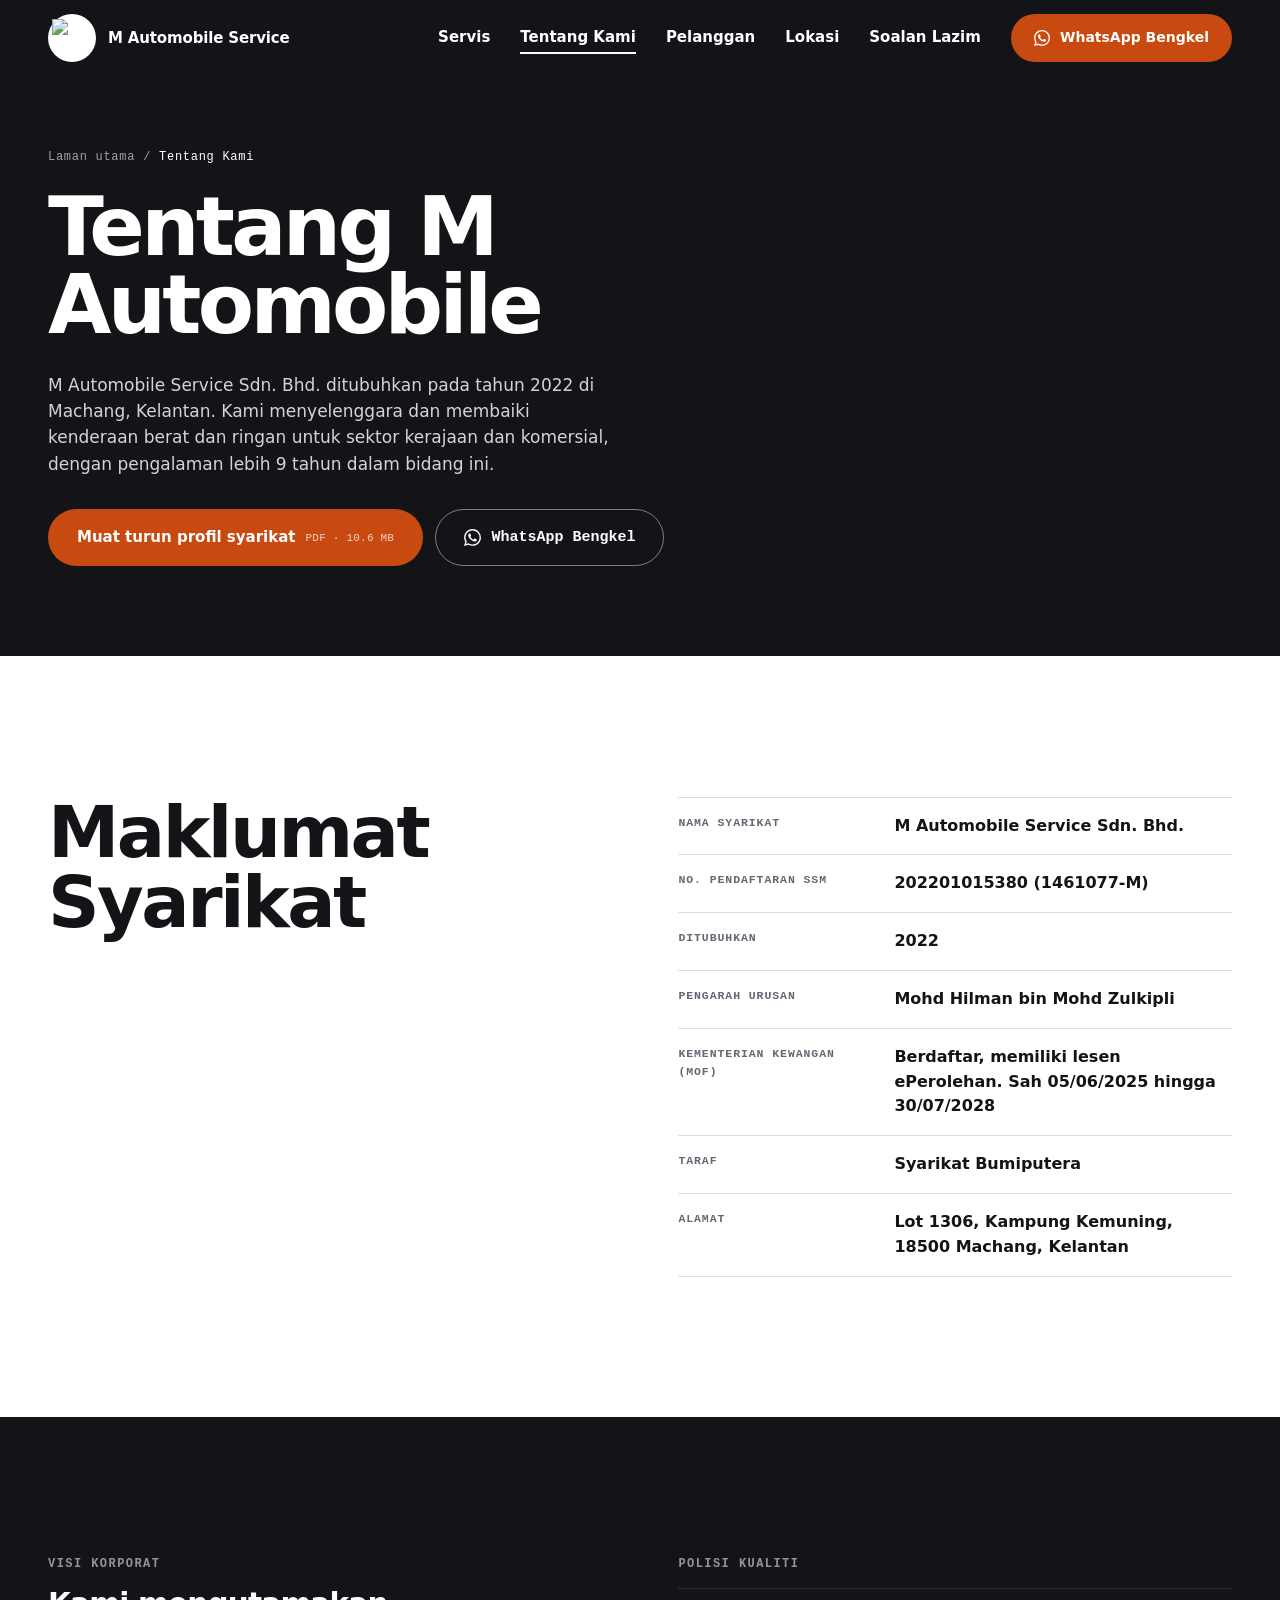
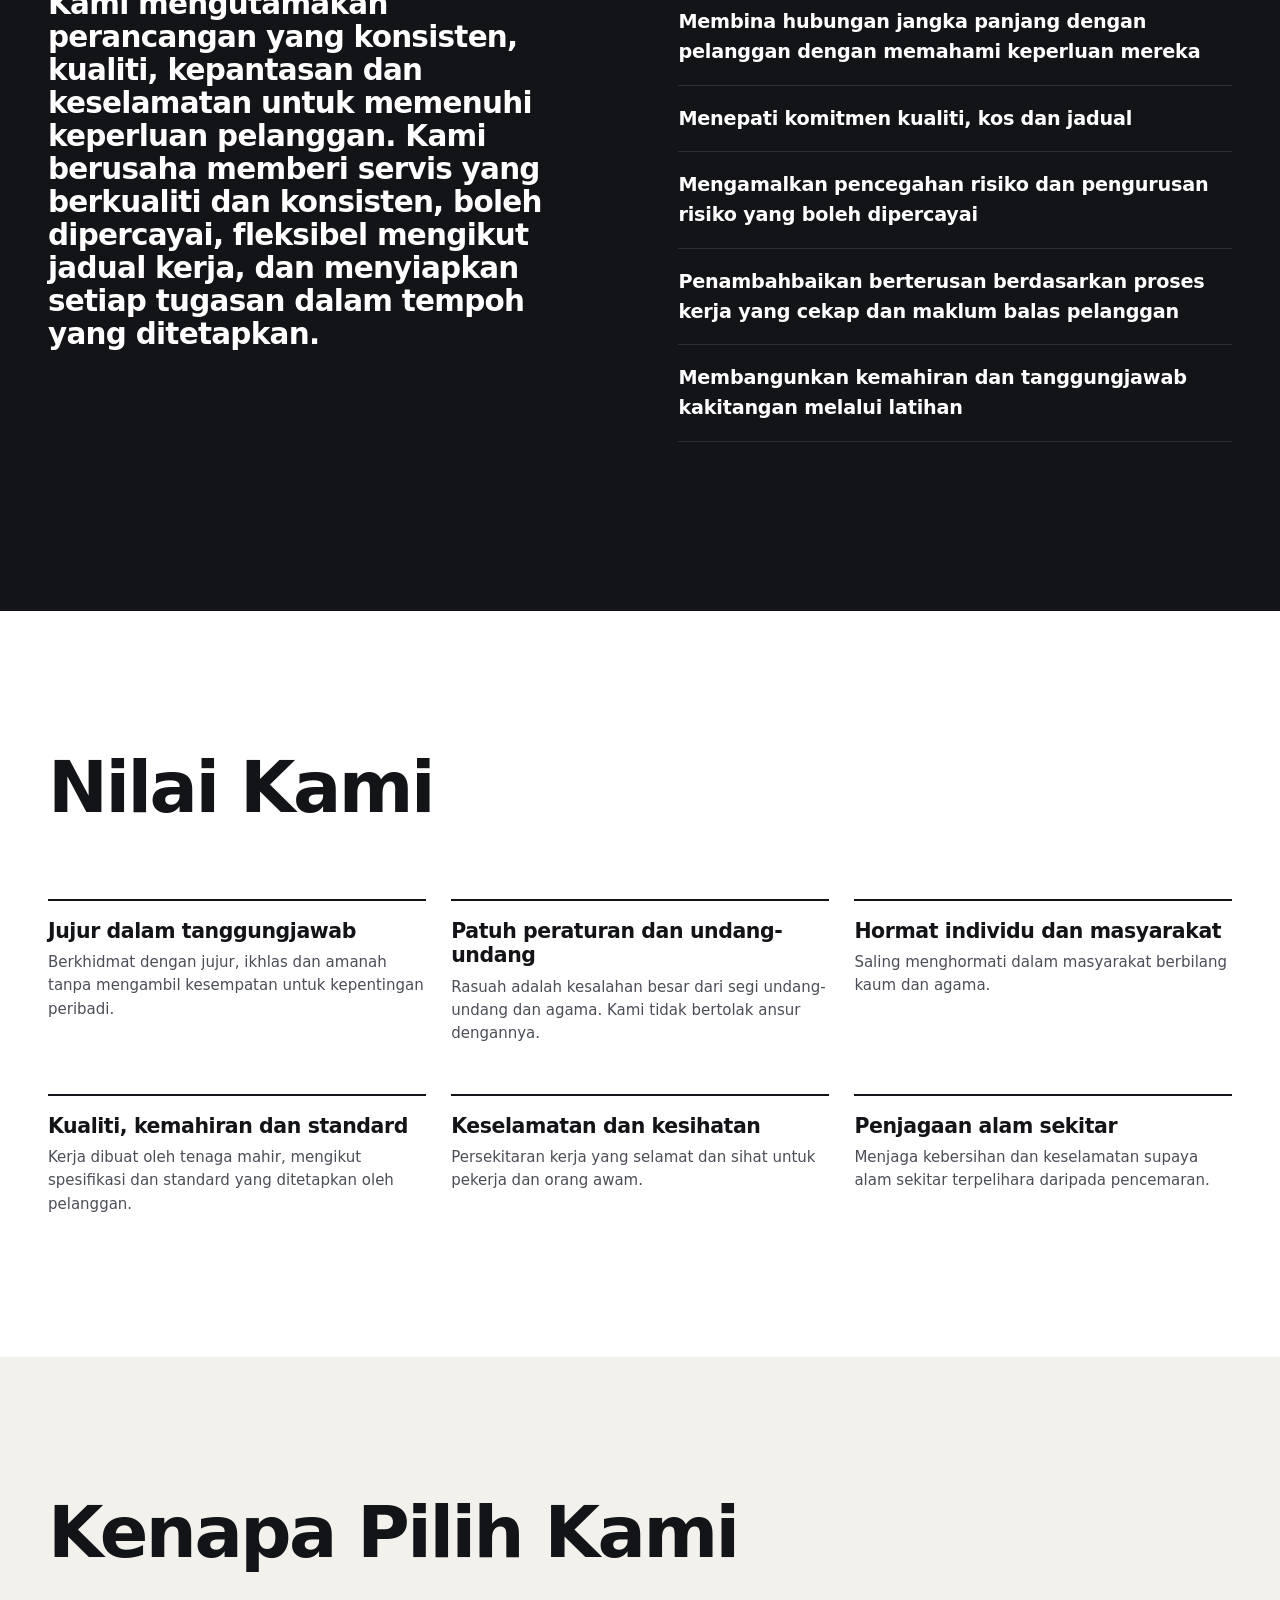
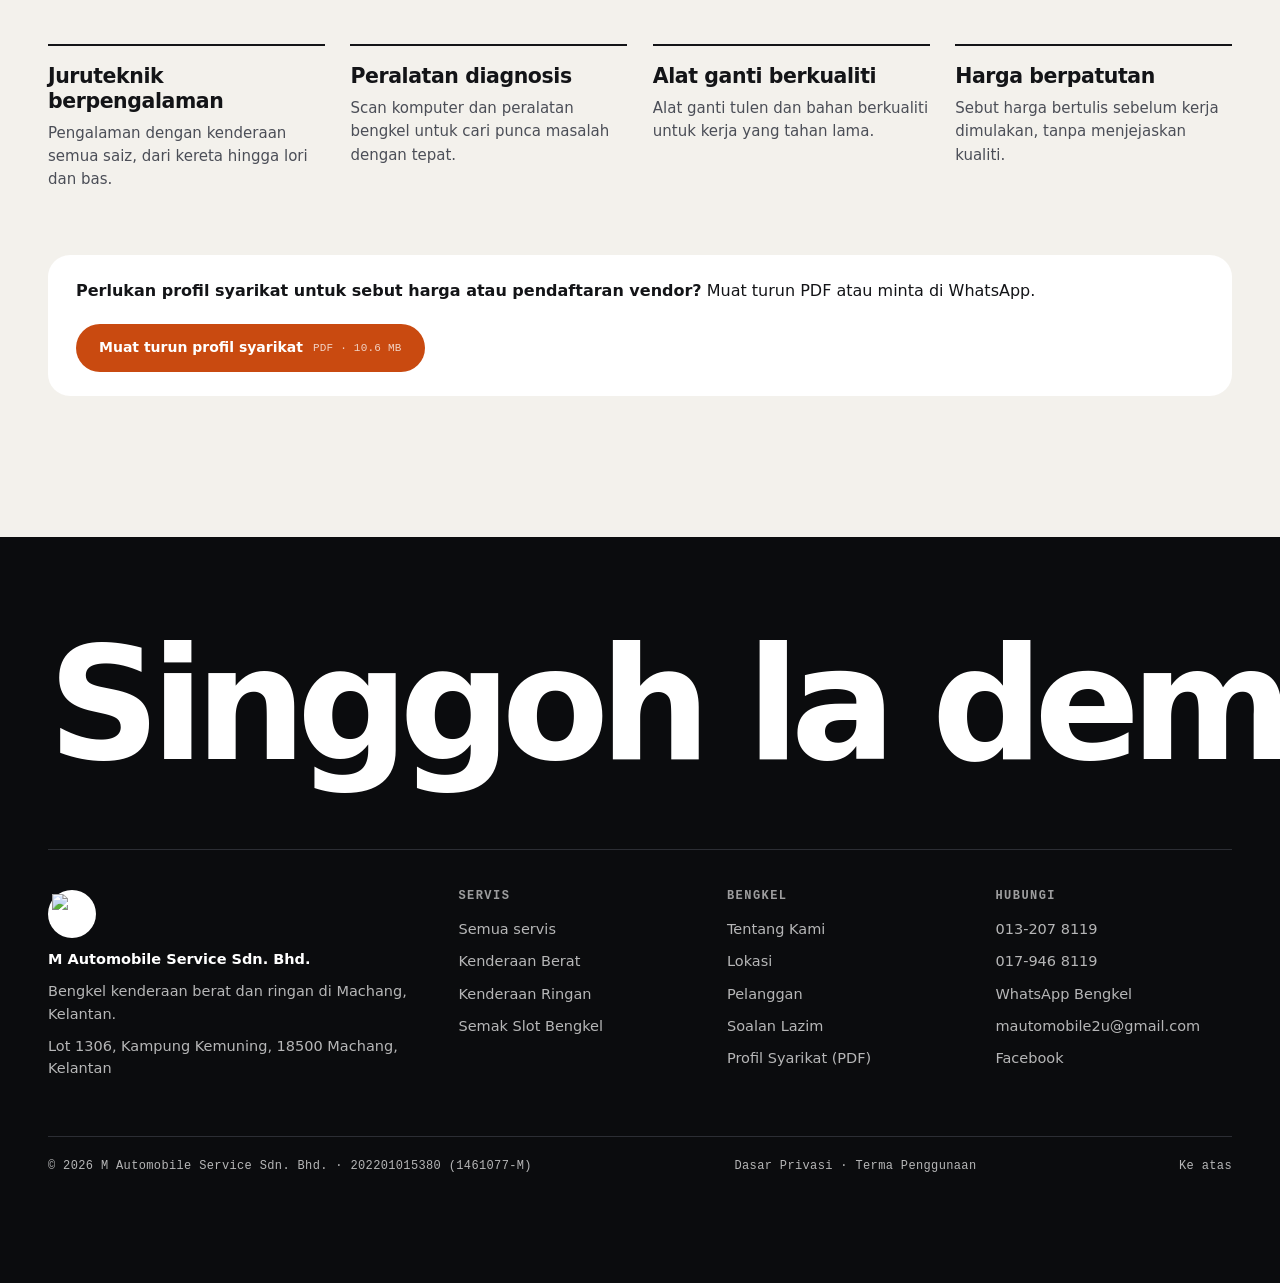
==== public/about/index.html @ 929e674f "Show private clients as logos, MOF registration, About page and company profile - Remove government " ====
<!DOCTYPE html>
<!-- Generated by build.mjs from src/. Edit src/, then run: node build.mjs -->
<html lang="ms-MY">
<head>
<meta charset="utf-8">
<meta name="viewport" content="width=device-width, initial-scale=1">
<title>Tentang M Automobile Service Sdn. Bhd. | Bengkel di Machang</title>
<meta name="description" content="M Automobile Service Sdn. Bhd. (202201015380 (1461077-M)), bengkel kenderaan berat dan ringan di Machang, Kelantan. Berdaftar MOF. Visi, polisi kualiti, nilai dan profil syarikat (PDF).">
<meta name="theme-color" content="#131417">
<meta property="og:type" content="website">
<meta property="og:locale" content="ms_MY">
<meta property="og:site_name" content="M Automobile Service">
<meta property="og:title" content="Tentang M Automobile Service Sdn. Bhd. | Bengkel di Machang">
<meta property="og:description" content="M Automobile Service Sdn. Bhd. (202201015380 (1461077-M)), bengkel kenderaan berat dan ringan di Machang, Kelantan. Berdaftar MOF. Visi, polisi kualiti, nilai dan profil syarikat (PDF).">
<meta name="twitter:card" content="summary_large_image">
<link rel="canonical" href="https://m-automobile-mockup.mnifanmohdariff.workers.dev/about/">
<meta property="og:url" content="https://m-automobile-mockup.mnifanmohdariff.workers.dev/about/">
<meta property="og:image" content="https://m-automobile-mockup.mnifanmohdariff.workers.dev/og.jpg">
<meta property="og:image:width" content="1200">
<meta property="og:image:height" content="630">
<meta property="og:image:alt" content="M Automobile Service: bengkel kenderaan berat dan ringan di Machang, Kelantan">
<meta name="twitter:image" content="https://m-automobile-mockup.mnifanmohdariff.workers.dev/og.jpg">

<script>
(function(){var d=document.documentElement;if(matchMedia('(prefers-reduced-motion: reduce)').matches)return;d.classList.add('motion');try{if(sessionStorage.getItem('mt')){d.classList.add('curtain-on');sessionStorage.removeItem('mt')}}catch(e){}})();
</script>
<link rel="icon" href="/assets/logo.png">
<link rel="preload" href="/assets/fonts/HankenGrotesk-400-800.woff2" as="font" type="font/woff2" crossorigin>
<link rel="preload" href="/assets/fonts/SpaceMono-400.woff2" as="font" type="font/woff2" crossorigin>
<link rel="preload" href="/assets/fonts/SpaceMono-700.woff2" as="font" type="font/woff2" crossorigin>
<style>@font-face{font-family:'Hanken Grotesk';font-style:normal;font-weight:400 800;font-display:swap;src:url(/assets/fonts/HankenGrotesk-400-800.woff2) format('woff2');unicode-range:U+0000-00FF,U+0131,U+0152-0153,U+02BB-02BC,U+02C6,U+02DA,U+02DC,U+0304,U+0308,U+0329,U+2000-206F,U+20AC,U+2122,U+2191,U+2193,U+2212,U+2215,U+FEFF,U+FFFD}@font-face{font-family:'Space Mono';font-style:normal;font-weight:400;font-display:swap;src:url(/assets/fonts/SpaceMono-400.woff2) format('woff2');unicode-range:U+0000-00FF,U+0131,U+0152-0153,U+02BB-02BC,U+02C6,U+02DA,U+02DC,U+0304,U+0308,U+0329,U+2000-206F,U+20AC,U+2122,U+2191,U+2193,U+2212,U+2215,U+FEFF,U+FFFD}@font-face{font-family:'Space Mono';font-style:normal;font-weight:700;font-display:swap;src:url(/assets/fonts/SpaceMono-700.woff2) format('woff2');unicode-range:U+0000-00FF,U+0131,U+0152-0153,U+02BB-02BC,U+02C6,U+02DA,U+02DC,U+0304,U+0308,U+0329,U+2000-206F,U+20AC,U+2122,U+2191,U+2193,U+2212,U+2215,U+FEFF,U+FFFD}html.lenis,html.lenis body{height:auto}.lenis:not(.lenis-autoToggle).lenis-stopped{overflow:clip}.lenis.lenis-smooth [data-lenis-prevent]{overscroll-behavior:contain}.lenis.lenis-smooth iframe{pointer-events:none}.lenis.lenis-autoToggle{transition-property:overflow;transition-duration:1ms;transition-behavior:allow-discrete}:root{--ink:#131417;--ink-2:#1D1F23;--ink-deep:#0B0C0E;--cream:#F3F1EC;--white:#fff;--orange:#E85D1B;--orange-dk:#B8420B;--line:#E1DED6;--line-dk:#2C2E34;--text-2:#4B4E57;--muted:#646873;--orange-btn:#C94A10;--wa:#25D366;--sans:"Hanken Grotesk",system-ui,sans-serif;--mono:"Space Mono",ui-monospace,monospace;--wrap:1320px;--gut:clamp(20px,4vw,48px);--ease:cubic-bezier(.22,1,.36,1)}*,*::before,*::after{box-sizing:border-box}html{-webkit-text-size-adjust:100%;background:var(--ink);overscroll-behavior-y:none}body{overflow-x:clip;margin:0;font:400 16px/1.55 var(--sans);color:var(--ink);background:var(--white);-webkit-font-smoothing:antialiased}img{display:block;max-width:100%;height:auto}a{color:inherit;text-decoration:none}h1,h2,h3,p{margin:0}button{font:inherit;cursor:pointer}:focus-visible{outline:2px solid var(--orange);outline-offset:3px;border-radius:4px}.sr{position:absolute;width:1px;height:1px;overflow:hidden;clip:rect(0 0 0 0);white-space:nowrap}.skip{position:absolute;left:12px;top:-60px;background:var(--orange);color:#fff;padding:10px 16px;border-radius:8px;z-index:100}.skip:focus{top:12px}.wrap{max-width:var(--wrap);margin:0 auto;padding:0 var(--gut)}.center{text-align:center}.muted{color:var(--muted)}.eyebrow{font:700 12px/1 var(--mono);letter-spacing:.12em;text-transform:uppercase;color:var(--muted);display:flex;align-items:center;gap:12px}.eyebrow b{color:var(--orange-dk);font-weight:700}.eyebrow b::after{content:"";display:inline-block;width:28px;height:1px;background:currentColor;vertical-align:middle;margin-left:12px;opacity:.5}.center .eyebrow{justify-content:center}h2{font-size:clamp(36px,5.6vw,76px);line-height:.98;font-weight:800;letter-spacing:-.035em;margin-top:20px}h2:first-child{margin-top:0}.lede{font-size:clamp(17px,1.4vw,20px);color:var(--text-2);max-width:46ch;margin-top:20px}.center .lede{margin-inline:auto}.link{color:var(--orange-dk);font-weight:600;padding-bottom:3px;background:linear-gradient(currentColor,currentColor) 0 100% / 100% 1.5px no-repeat}.link:hover{animation:underline-sweep .75s var(--ease)}@keyframes underline-sweep{0%{background-size:100% 1.5px;background-position:100% 100%}45%{background-size:0 1.5px;background-position:100% 100%}46%{background-size:0 1.5px;background-position:0 100%}100%{background-size:100% 1.5px;background-position:0 100%}}.cat h3 a{background:linear-gradient(currentColor,currentColor) 0 100% / 0 2px no-repeat;transition:background-size .5s var(--ease)}.cat:hover h3 a{background-size:100% 2px}.see-also{transition:background .3s,transform .4s var(--ease)}.see-also:hover{transform:translateY(-3px)}.btn[href*="wa.me"]::before,.btn[href^="tel:"]::before,.btn[href*="share.google"]::before{content:"";width:1.15em;height:1.15em;flex:none;background:currentColor;-webkit-mask:var(--ico) center / contain no-repeat;mask:var(--ico) center / contain no-repeat}.btn[href*="wa.me"]{--ico:url("data:image/svg+xml,%3Csvg xmlns='http://www.w3.org/2000/svg' viewBox='0 0 24 24'%3E%3Cpath d='M17.472 14.382c-.297-.149-1.758-.867-2.03-.967-.273-.099-.471-.148-.67.15-.197.297-.767.966-.94 1.164-.173.199-.347.223-.644.075-.297-.15-1.255-.463-2.39-1.475-.883-.788-1.48-1.761-1.653-2.059-.173-.297-.018-.458.13-.606.134-.133.298-.347.446-.52.149-.174.198-.298.298-.497.099-.198.05-.371-.025-.52-.075-.149-.669-1.612-.916-2.207-.242-.579-.487-.5-.669-.51-.173-.008-.371-.01-.57-.01-.198 0-.52.074-.792.372-.272.297-1.04 1.016-1.04 2.479 0 1.462 1.065 2.875 1.213 3.074.149.198 2.096 3.2 5.077 4.487.709.306 1.262.489 1.694.625.712.227 1.36.195 1.871.118.571-.085 1.758-.719 2.006-1.413.248-.694.248-1.289.173-1.413-.074-.124-.272-.198-.57-.347m-5.421 7.403h-.004a9.87 9.87 0 01-5.031-1.378l-.361-.214-3.741.982.998-3.648-.235-.374a9.86 9.86 0 01-1.51-5.26c.001-5.45 4.436-9.884 9.888-9.884 2.64 0 5.122 1.03 6.988 2.898a9.825 9.825 0 012.893 6.994c-.003 5.45-4.437 9.884-9.885 9.884m8.413-18.297A11.815 11.815 0 0012.05 0C5.495 0 .16 5.335.157 11.892c0 2.096.547 4.142 1.588 5.945L.057 24l6.305-1.654a11.882 11.882 0 005.683 1.448h.005c6.554 0 11.89-5.335 11.893-11.893a11.821 11.821 0 00-3.48-8.413z'/%3E%3C/svg%3E")}.btn[href^="tel:"]{--ico:url("data:image/svg+xml,%3Csvg xmlns='http://www.w3.org/2000/svg' viewBox='0 0 24 24' fill='none' stroke='%23000' stroke-width='2' stroke-linecap='round' stroke-linejoin='round'%3E%3Cpath d='M22 16.92v3a2 2 0 0 1-2.18 2 19.79 19.79 0 0 1-8.63-3.07 19.5 19.5 0 0 1-6-6 19.79 19.79 0 0 1-3.07-8.67A2 2 0 0 1 4.11 2h3a2 2 0 0 1 2 1.72 12.84 12.84 0 0 0 .7 2.81 2 2 0 0 1-.45 2.11L8.09 9.91a16 16 0 0 0 6 6l1.27-1.27a2 2 0 0 1 2.11-.45 12.84 12.84 0 0 0 2.81.7A2 2 0 0 1 22 16.92z'/%3E%3C/svg%3E")}.btn[href*="share.google"]{--ico:url("data:image/svg+xml,%3Csvg xmlns='http://www.w3.org/2000/svg' viewBox='0 0 24 24' fill='none' stroke='%23000' stroke-width='2' stroke-linecap='round' stroke-linejoin='round'%3E%3Cpath d='M20 10c0 6-8 12-8 12s-8-6-8-12a8 8 0 0 1 16 0Z'/%3E%3Ccircle cx='12' cy='10' r='3'/%3E%3C/svg%3E")}.btn{display:inline-flex;align-items:center;justify-content:center;gap:10px;padding:16px 28px;border-radius:999px;font-weight:700;font-size:15px;border:1.5px solid transparent;transition:background .25s,color .25s,border-color .25s,transform .25s var(--ease);white-space:nowrap}.btn:active{transform:scale(.97)}.btn-sm{padding:12px 22px;font-size:14px}.btn-o{background:var(--orange-btn);color:#fff}.btn-o:hover{background:var(--orange-dk)}.btn-ink{background:var(--ink);color:#fff}.btn-ink:hover{background:#2A2C31}.btn-line{border-color:rgba(255,255,255,.45);color:#fff;font-family:var(--mono)}.btn-line:hover{background:#fff;color:var(--ink)}.btn-line-dk{border-color:var(--line);background:#fff;color:var(--ink)}.btn-line-dk:hover{border-color:var(--ink)}.btn-wa{background:var(--wa);color:#06331A}.btn-wa:hover{background:#3BE07A}.hdr{position:fixed;inset:0 0 auto;z-index:50;color:#fff;transition:background .35s,color .35s,transform .45s var(--ease),box-shadow .35s}.hdr.solid{background:rgba(243,241,236,.92);backdrop-filter:blur(12px);color:var(--ink);box-shadow:0 1px 0 var(--line)}.hdr.hide{transform:translateY(-100%)}.hdr-in{display:flex;align-items:center;justify-content:space-between;height:76px}.brand{display:flex;align-items:center;gap:12px}.brand-logo{width:48px;height:48px;border-radius:50%;background:#fff;display:grid;place-items:center;flex:none;box-shadow:0 0 0 1px rgba(0,0,0,.06)}.brand-logo img{width:40px;height:auto}.brand-txt{display:flex;flex-direction:column;line-height:1.2}.brand-txt b{font-size:15px;letter-spacing:-.01em}.brand-txt small{font:400 11px var(--mono);opacity:.7;letter-spacing:.04em}.nav{display:flex;align-items:center;gap:30px;font-weight:600;font-size:15px}.nav>a:not(.btn){position:relative}.nav>a:not(.btn)::after{content:"";position:absolute;left:0;right:0;bottom:-4px;height:1.5px;background:currentColor;transform:scaleX(0);transform-origin:right;transition:transform .4s var(--ease)}.nav>a:not(.btn):hover::after,.nav>a[aria-current]::after{transform:scaleX(1);transform-origin:left}.menu-btn{display:none;width:46px;height:46px;border-radius:50%;border:1.5px solid currentColor;background:none;color:inherit;flex-direction:column;justify-content:center;align-items:center;gap:4px}.menu-btn span{width:18px;height:1.5px;background:currentColor;transition:transform .3s,opacity .3s}.menu-btn[aria-expanded="true"] span:nth-child(1){transform:translateY(5.5px) rotate(45deg)}.menu-btn[aria-expanded="true"] span:nth-child(2){opacity:0}.menu-btn[aria-expanded="true"] span:nth-child(3){transform:translateY(-5.5px) rotate(-45deg)}.hero{position:relative;min-height:100svh;color:#fff;background:var(--ink);display:flex;flex-direction:column;justify-content:flex-end;overflow:hidden}.hero-media{position:absolute;inset:0;background:50% 45% / cover no-repeat}.hero-media img{width:100%;height:100%;object-fit:cover;object-position:50% 45%;transform-origin:50% 80%}.hero-media::after{content:"";position:absolute;inset:0;background:linear-gradient(180deg,rgba(10,11,13,.55) 0%,rgba(10,11,13,.15) 35%,rgba(10,11,13,.85) 100%),linear-gradient(90deg,rgba(10,11,13,.6),transparent 70%)}.hero-in{position:relative;width:100%;padding-top:140px;padding-bottom:clamp(48px,7vw,96px)}.hero-eyebrow{color:rgba(255,255,255,.75)}.dot{width:8px;height:8px;border-radius:50%;background:var(--orange);box-shadow:0 0 0 4px rgba(232,93,27,.25)}.hero-h1{margin-top:24px;font-size:clamp(46px,9vw,142px);line-height:.9;font-weight:800;letter-spacing:-.045em}.hero-h1 .l{display:block}.hero-h1 em{font-style:normal;color:var(--orange)}.hero-h1 .l-sm{font-size:.42em;letter-spacing:-.02em;font-weight:600;margin-top:.35em;color:rgba(255,255,255,.85)}.hero-foot{display:flex;justify-content:space-between;align-items:flex-end;gap:40px;margin-top:44px;flex-wrap:wrap}.hero-sub{max-width:52ch;font-size:17px;color:rgba(255,255,255,.82)}.hero-cta{display:flex;gap:12px;flex-wrap:wrap}.hero-bar{position:relative;width:100%;display:flex;justify-content:space-between;gap:20px;padding-top:18px;padding-bottom:22px;border-top:1px solid rgba(255,255,255,.18);font:400 12px var(--mono);letter-spacing:.08em;text-transform:uppercase;color:rgba(255,255,255,.7)}.scroll-cue i{font-style:normal;display:inline-block;animation:bob 1.8s ease-in-out infinite}@keyframes bob{50%{transform:translateY(4px)}}.sec{padding:clamp(80px,11vw,160px) 0;position:relative}.sec-cream{background:var(--cream)}.sec-ink{background:var(--ink);color:#fff}.sec-ink .eyebrow{color:rgba(255,255,255,.55)}.sec-ink .eyebrow b{color:var(--orange)}.sec-ink .lede{color:rgba(255,255,255,.7)}.sec-head{margin-bottom:clamp(48px,6vw,80px)}.statement{font-size:clamp(26px,3.6vw,52px);line-height:1.12;font-weight:600;letter-spacing:-.025em;margin-top:32px;max-width:24ch;text-wrap:balance}.statement .w{opacity:.18}.stats{list-style:none;padding:0;margin:clamp(56px,8vw,110px) 0 0;display:grid;grid-template-columns:repeat(4,1fr);border-top:1px solid var(--line)}.stats li{padding:28px 24px 0 0;border-right:1px solid var(--line);margin-right:24px}.stats li:last-child{border-right:0}.stats b{display:block;font-size:clamp(48px,6vw,92px);line-height:1;font-weight:800;letter-spacing:-.05em}.stats span{display:block;margin-top:14px;font-weight:600;font-size:15px}.stats small{font:400 11.5px var(--mono);color:var(--muted);letter-spacing:.03em}.cats{display:grid;grid-template-columns:1fr 1fr;gap:clamp(16px,2vw,28px)}.cat{background:var(--cream);border-radius:22px;overflow:hidden;display:flex;flex-direction:column}.cat-img{display:block;aspect-ratio:4/3;overflow:hidden}.cat-img img{width:100%;height:118%;object-fit:cover;transition:scale .9s var(--ease)}.cat:hover .cat-img img{scale:1.04}.cat-body{padding:28px 30px 32px;display:flex;flex-direction:column;gap:12px;align-items:flex-start}.cat h3{font-size:clamp(28px,3vw,40px);letter-spacing:-.03em;line-height:1.05}.cat-types{color:var(--text-2);margin-bottom:8px}.jobs{list-style:none;margin:clamp(56px,7vw,96px) 0 0;padding:0;border-top:1px solid var(--line)}.job{--fill:#9A3A0E;position:relative;display:grid;grid-template-columns:1fr auto;align-items:center;gap:20px;padding:26px 0;border-bottom:1px solid var(--line);transition:padding .5s var(--ease),color .25s}.job>:not(.job-fill){position:relative;z-index:1}.job-fill{position:absolute;inset:-1px 0;background:var(--fill);opacity:0;transition:opacity .9s ease-out}.job-t{font-size:clamp(22px,2.6vw,38px);letter-spacing:-.03em;font-weight:700;line-height:1.1;white-space:nowrap}.job-d{color:var(--muted);font-size:14px;text-align:right;transition:opacity .25s,color .25s}.job>.job-imgs{position:absolute;right:16px;top:50%;translate:0 -50%;display:flex;gap:6px;pointer-events:none}.job-imgs img{width:104px;height:74px;object-fit:cover;border-radius:6px;opacity:0;transform:translateX(24px);transition:opacity .3s,transform .5s var(--ease)}.job.on{color:#fff;padding:34px 16px}.job.on .job-fill{opacity:1;transition:opacity .12s}.job.on .job-d{opacity:0}.job.on .job-imgs img{opacity:1;transform:none}.job.on .job-imgs img:nth-child(2){transition-delay:.04s}.job.on .job-imgs img:nth-child(3){transition-delay:.08s}.job.on .job-imgs img:nth-child(4){transition-delay:.12s}.sec-clients{overflow:hidden}.marquee{margin:clamp(48px,6vw,80px) 0;display:grid;gap:14px}.mq-row{overflow:hidden;-webkit-mask:linear-gradient(90deg,transparent,#000 8%,#000 92%,transparent);mask:linear-gradient(90deg,transparent,#000 8%,#000 92%,transparent)}.mq-track{display:flex;width:max-content}.mq-i{display:inline-flex;flex-direction:column;justify-content:center;min-height:104px;padding:18px 34px;background:#fff;border:1px solid var(--line);border-radius:18px;white-space:nowrap;margin-right:14px}.mq-i b{font-size:26px;letter-spacing:-.02em;font-weight:800;line-height:1.1}.mq-i small{font:400 11.5px var(--mono);color:var(--muted);letter-spacing:.04em;margin-top:6px}.mq-i.mono b{font:700 20px var(--mono);letter-spacing:-.01em}@keyframes marquee{to{transform:translateX(-50%)}}.motion .mq-track{animation:marquee 40s linear infinite}.motion .mq-rev .mq-track{animation-direction:reverse}.mq-row:hover .mq-track{animation-play-state:paused}html:not(.motion) .mq-track{flex-wrap:wrap;width:auto;justify-content:center;row-gap:14px}html:not(.motion) .mq-dup{display:none}.enq{display:grid;grid-template-columns:1.25fr .9fr;gap:clamp(32px,5vw,80px);align-items:start}.enq-steps{display:grid;gap:16px}.step{margin:0;border:1px solid var(--line-dk);background:var(--ink-2);border-radius:22px;padding:26px 28px 28px;transition:border-color .4s}.step.done{border-color:rgba(232,93,27,.55)}.step legend{float:left;width:100%;display:flex;align-items:center;gap:12px;font-size:20px;font-weight:700;letter-spacing:-.01em;margin-bottom:18px;padding:0}.step legend small{font:400 11px var(--mono);color:rgba(255,255,255,.5);text-transform:uppercase;letter-spacing:.08em}.sn{font:700 12px var(--mono);color:var(--orange);border:1px solid var(--line-dk);border-radius:999px;padding:5px 10px}.tick{margin-left:auto;width:28px;height:28px;border-radius:50%;border:1px solid var(--line-dk);display:grid;place-items:center;transition:background .3s,border-color .3s}.tick svg{width:16px;height:16px;fill:none;stroke:#fff;stroke-width:2.4;stroke-linecap:round;stroke-linejoin:round;stroke-dasharray:24;stroke-dashoffset:24;transition:stroke-dashoffset .5s var(--ease) .1s}.step.done .tick{background:var(--orange);border-color:var(--orange)}.step.done .tick svg{stroke-dashoffset:0}.chip-label{clear:both;font:400 11px var(--mono);color:rgba(255,255,255,.5);text-transform:uppercase;letter-spacing:.1em;margin:6px 0 10px}.chips{clear:both;display:flex;flex-wrap:wrap;gap:8px;margin-bottom:14px}.chip input{position:absolute;opacity:0;pointer-events:none}.chip span{display:inline-block;padding:10px 18px;border-radius:999px;border:1px solid var(--line-dk);font-size:14.5px;font-weight:600;cursor:pointer;transition:background .2s,border-color .2s,color .2s,transform .2s var(--ease);user-select:none}.chip span:hover{border-color:rgba(255,255,255,.4)}.chip input:checked + span{background:#fff;color:var(--ink);border-color:#fff}.chip input:focus-visible + span{outline:2px solid var(--orange);outline-offset:2px}.fields{display:grid;grid-template-columns:1fr 1fr;gap:10px}.field{display:block}.field input,.field textarea{width:100%;background:var(--ink);border:1px solid var(--line-dk);color:#fff;border-radius:12px;padding:13px 16px;font:inherit;font-size:15px;resize:vertical}.field input::placeholder,.field textarea::placeholder{color:rgba(255,255,255,.4)}.field input:focus,.field textarea:focus{outline:none;border-color:var(--orange)}.phone-wrap{position:sticky;top:100px;display:grid;gap:14px;justify-items:stretch}.phone{background:#0E1512;border:1px solid var(--line-dk);border-radius:30px;overflow:hidden;box-shadow:0 40px 80px -30px rgba(0,0,0,.6)}.chat-head{display:flex;align-items:center;gap:12px;padding:16px 18px;background:#1A2420}.chat-head .av{width:40px;height:40px;border-radius:50%;background:#fff;display:grid;place-items:center}.chat-head b{display:block;font-size:15px}.chat-head small{font:400 12px var(--mono);color:rgba(255,255,255,.55)}.chat-body{padding:26px 18px 34px;min-height:280px;background:radial-gradient(circle at 20% 20%,rgba(255,255,255,.03),transparent 50%),#0E1512}.bubble{background:#005C4B;border-radius:14px 4px 14px 14px;padding:14px 16px;margin-left:14%;font-size:15px;line-height:1.5;display:grid;gap:6px}.bubble .v.empty{color:rgba(255,255,255,.78);font-style:italic}.note{font-size:13px;color:rgba(255,255,255,.55);text-align:center}.loc{display:grid;grid-template-columns:1fr 1.15fr;gap:clamp(20px,3vw,40px)}.loc-info{display:grid;gap:14px;align-content:start}.card{background:var(--cream);border-radius:22px;padding:26px 28px;display:block}.card .eyebrow{margin-bottom:14px}.addr-co{color:var(--text-2);font-size:14px}.addr-big{font-size:clamp(26px,2.6vw,34px);font-weight:800;letter-spacing:-.03em;line-height:1.1;margin:4px 0}.addr-sm{color:var(--text-2);margin-bottom:18px}.hours-na{font-size:17px;font-weight:600}.phones{display:grid;grid-template-columns:1fr 1fr;gap:14px}.phone-card b{display:block;font:700 clamp(20px,2vw,26px) var(--mono);letter-spacing:-.02em;margin-bottom:14px}.phone-card .go{font-size:14px;font-weight:600;color:var(--orange-dk)}.phone-card{transition:background .3s,transform .4s var(--ease)}.phone-card:hover{background:#ECE8E0;transform:translateY(-3px)}.loc-map iframe{width:100%;aspect-ratio:4/3.4;border:0;border-radius:22px;background:var(--cream);filter:grayscale(.25) contrast(1.05)}.dialect{font-size:clamp(26px,3vw,38px);font-weight:700;letter-spacing:-.03em;margin-top:22px}.dialect em{font-style:normal;color:var(--orange-dk)}.loc-map .muted{margin-top:6px;font-size:14px}.faq-head{display:flex;justify-content:space-between;align-items:flex-end;gap:40px;flex-wrap:wrap;margin-bottom:40px}.search input{width:min(380px,100%);padding:16px 22px;border-radius:999px;border:1px solid var(--line);background:#fff;font:inherit}.search input:focus{outline:none;border-color:var(--ink)}.faq-count{font:400 12px var(--mono);margin-bottom:12px;min-height:1em}.faq{border-top:1px solid #D6D2C8}.faq details{border-bottom:1px solid #D6D2C8}.faq summary{list-style:none;cursor:pointer;display:flex;justify-content:space-between;align-items:center;gap:24px;padding:26px 0;font-size:clamp(18px,1.8vw,22px);font-weight:700;letter-spacing:-.015em}.faq summary::-webkit-details-marker{display:none}.faq summary::after{content:"+";flex:none;width:38px;height:38px;border-radius:50%;border:1px solid #D6D2C8;display:grid;place-items:center;font-weight:400;font-size:22px;transition:transform .4s var(--ease),background .3s,color .3s}.faq details[open] summary::after{transform:rotate(45deg);background:var(--ink);color:#fff;border-color:var(--ink)}.faq .ans{overflow:hidden}.faq .ans p{padding:0 60px 26px 0;color:var(--text-2);max-width:70ch}.faq mark{background:#FDEBE1;color:inherit;border-radius:3px;padding:0 2px}.faq-empty{padding:32px 0}.faq-empty .row{display:flex;gap:10px;flex-wrap:wrap;margin-top:14px}.faq-close{margin-top:48px;display:flex;justify-content:space-between;align-items:center;gap:20px;flex-wrap:wrap;background:#fff;border-radius:22px;padding:24px 28px}.ftr{background:var(--ink-deep);color:rgba(255,255,255,.7);padding:clamp(60px,8vw,110px) 0 110px;overflow:hidden}.ftr-big{font-size:clamp(52px,12.2vw,190px);line-height:.85;font-weight:800;letter-spacing:-.06em;color:#fff;white-space:nowrap}.ftr-big span{display:inline-block}.ftr-cols{display:grid;grid-template-columns:1.6fr 1fr 1fr 1fr;gap:32px;margin-top:clamp(48px,6vw,90px);padding-top:40px;border-top:1px solid var(--line-dk)}.ftr-cols>*{display:flex;flex-direction:column;gap:10px;align-items:flex-start;font-size:14.5px}.ftr-cols .eyebrow{color:rgba(255,255,255,.6);margin-bottom:6px}.ftr-cols a:hover{color:#fff}.ftr-brand b{color:#fff}.ftr-bot{display:flex;justify-content:space-between;gap:20px;flex-wrap:wrap;margin-top:56px;padding-top:22px;border-top:1px solid var(--line-dk);font:400 12px var(--mono);letter-spacing:.03em}.ftr-bot a:hover{color:#fff}.phero{position:relative;color:#fff;background:var(--ink);overflow:hidden;padding:150px 0 clamp(56px,7vw,100px)}.phero-in{position:relative}.phero-h1{font-size:clamp(40px,6.4vw,96px);line-height:.95;max-width:16ch;text-wrap:balance}.phero .hero-sub{margin-top:28px}.phero .hero-cta{margin-top:32px}.phero-has-img .phero-in{min-height:52vh;display:flex;flex-direction:column;justify-content:flex-end}.phero-media{position:absolute;inset:0;background:center / cover no-repeat}.phero-media img{width:100%;height:100%;object-fit:cover}.phero-media::after{content:"";position:absolute;inset:0;background:linear-gradient(90deg,rgba(10,11,13,.92) 0%,rgba(10,11,13,.7) 45%,rgba(10,11,13,.35) 100%),linear-gradient(180deg,rgba(10,11,13,.5),transparent 30%)}.crumbs{font:400 12px var(--mono);letter-spacing:.06em;color:rgba(255,255,255,.6);display:flex;flex-wrap:wrap;gap:8px}.crumbs a:hover{color:#fff}.crumbs [aria-current]{color:#fff}.row{display:flex;gap:10px;flex-wrap:wrap;align-items:center}.sec-tight{padding:clamp(48px,6vw,80px) 0}.sec-head-row{display:flex;justify-content:space-between;align-items:flex-end;gap:24px;flex-wrap:wrap}.stats-txt b{font-size:clamp(40px,4.6vw,72px)}.loc-mini{display:grid;grid-template-columns:1.15fr 1fr 1fr;gap:14px;align-items:stretch}.loc-mini .phones{grid-template-columns:1fr}.split{display:grid;grid-template-columns:1fr 1fr;gap:clamp(40px,6vw,96px);align-items:start}.split-big{font-size:clamp(36px,4.4vw,64px);font-weight:800;letter-spacing:-.04em;line-height:1;margin:18px 0 22px}.tags{list-style:none;padding:0;margin:0;display:flex;flex-wrap:wrap;gap:8px}.tags li{padding:10px 18px;border-radius:999px;background:var(--cream);font-weight:600}.worklist{list-style:none;padding:0;margin:18px 0 0;border-top:1px solid var(--line)}.worklist li{display:grid;grid-template-columns:48px 1fr;gap:12px;padding:18px 0;border-bottom:1px solid var(--line);font-size:clamp(17px,1.5vw,20px);font-weight:600;letter-spacing:-.01em}.worklist .n{font:700 12px var(--mono);color:var(--orange-dk);padding-top:5px}.worklist-dk{border-color:var(--line-dk);margin-bottom:28px}.worklist-dk li{border-color:var(--line-dk)}.worklist-dk .n{color:var(--orange)}.see-also{display:grid;gap:10px;padding:clamp(28px,4vw,48px);border-radius:26px;background:var(--cream);transition:background .3s}.see-also:hover{background:#ECE8E0}.see-also b{font-size:clamp(32px,4.6vw,64px);letter-spacing:-.04em;line-height:1}.clist{list-style:none;padding:0;margin:32px 0 0;border-top:1px solid var(--line)}.clist li{display:flex;flex-direction:column;gap:4px;padding:20px 0;border-bottom:1px solid var(--line)}.clist b{font-size:clamp(20px,2vw,26px);letter-spacing:-.02em}.clist small{font:400 12px var(--mono);color:var(--muted);letter-spacing:.03em}.ways{display:grid;grid-template-columns:1fr 1fr;gap:clamp(16px,2vw,28px)}.way{background:#fff;border-radius:22px;padding:clamp(26px,3vw,40px);display:flex;flex-direction:column;gap:16px;align-items:flex-start}.way h3{font-size:clamp(28px,3vw,40px);letter-spacing:-.03em;line-height:1.05}.checks{list-style:none;padding:0;margin:0 0 10px;display:grid;gap:12px}.checks li{padding-left:30px;position:relative;color:var(--text-2)}.checks li::before{content:"";position:absolute;left:0;top:.3em;width:18px;height:18px;border-radius:50%;background:var(--orange) url("data:image/svg+xml,%3Csvg xmlns='http://www.w3.org/2000/svg' viewBox='0 0 24 24' fill='none' stroke='%23fff' stroke-width='3' stroke-linecap='round' stroke-linejoin='round'%3E%3Cpath d='M5 12.5l4.5 4.5L19 7.5'/%3E%3C/svg%3E") center/12px no-repeat}.cta-band{margin-top:48px;display:flex;justify-content:space-between;align-items:center;gap:20px;flex-wrap:wrap;background:#fff;border-radius:22px;padding:24px 28px}.hours{list-style:none;padding:0;margin:0;display:grid;gap:2px}.hours li{display:flex;justify-content:space-between;gap:16px;padding:7px 10px;margin:0 -10px;border-radius:8px;font-size:15px}.hours li b{font:400 13px var(--mono);letter-spacing:.02em}.hours li.today{background:#fff;font-weight:700}.hours li.today b{font-weight:700}.hours-now{display:flex;align-items:center;gap:10px;font-weight:700;margin:-4px 0 14px}.hours-now .dot{box-shadow:none;background:var(--muted)}.hours-now.open .dot{background:#1F9D55;box-shadow:0 0 0 4px rgba(31,157,85,.18)}.phone-card b.fb{font:800 clamp(18px,1.8vw,22px) var(--sans);letter-spacing:-.02em}.prose{max-width:calc(72ch + 2 * var(--gut))}.prose h2{font-size:clamp(22px,2.2vw,28px);letter-spacing:-.02em;line-height:1.2;margin:40px 0 10px}.prose p{color:var(--text-2)}.review{margin-top:clamp(56px,7vw,96px);max-width:860px}.review-stars{font:700 13px var(--mono);letter-spacing:.04em;color:var(--text-2)}.review-stars span{color:var(--orange-dk);letter-spacing:.1em;margin-right:6px}.review blockquote{margin:18px 0 16px;font-size:clamp(24px,3vw,40px);line-height:1.15;font-weight:700;letter-spacing:-.025em;text-wrap:balance}.review figcaption{color:var(--text-2);font-size:15px}.curtain{position:fixed;inset:0;z-index:300;background:var(--orange);display:grid;place-items:center;transform:translateY(100%);visibility:hidden;pointer-events:none}.curtain-mark{display:flex;flex-direction:column;align-items:center;gap:14px;color:#fff}.curtain .brand-logo{width:76px;height:76px;box-shadow:none}.curtain .brand-logo img{width:60px}.curtain-txt{font:700 12px var(--mono);letter-spacing:.16em;text-transform:uppercase}.curtain.cover{visibility:visible;pointer-events:auto;animation:curtain-in .55s cubic-bezier(.76,0,.24,1) forwards}.curtain.cover .curtain-mark{animation:mark-in .55s cubic-bezier(.22,1,.36,1) .12s both}.curtain-on .curtain{visibility:visible;transform:none;animation:curtain-out .75s cubic-bezier(.76,0,.24,1) .1s forwards}.curtain-on .curtain .curtain-mark{animation:mark-out .5s cubic-bezier(.76,0,.24,1) forwards}@keyframes curtain-in{from{transform:translateY(100%)}to{transform:none}}@keyframes curtain-out{from{transform:none}to{transform:translateY(-100%);visibility:hidden}}@keyframes mark-in{from{opacity:0;transform:translateY(24px)}to{opacity:1;transform:none}}@keyframes mark-out{from{opacity:1;transform:none}to{opacity:0;transform:translateY(-24px)}}.dock{display:none}@keyframes rise{from{opacity:.001;transform:translateY(.45em)}to{opacity:1;transform:none}}@keyframes settle{from{transform:scale(1.12)}to{transform:none}}.curtain-on .hero-h1 .l,.curtain-on .phero-h1,.curtain-on [data-hero],.curtain-on .crumbs{animation:rise 1.1s var(--ease) backwards}.curtain-on .crumbs{animation-delay:.5s}.curtain-on .hero-h1 .l:nth-child(1),.curtain-on .phero-h1{animation-delay:.55s}.curtain-on .hero-h1 .l:nth-child(2){animation-delay:.63s}.curtain-on .hero-h1 .l:nth-child(3){animation-delay:.71s}.curtain-on [data-hero]{animation-duration:.9s;animation-delay:.6s}.curtain-on .hero-media img,.curtain-on .phero-media img{animation:settle 2s var(--ease) backwards;animation-delay:.45s}.mq-logo{min-width:220px;align-items:center}.mq-logo img,.logos img{height:44px;width:auto;max-width:170px;object-fit:contain}.wm{font-size:26px;line-height:1.05;letter-spacing:-.02em;font-weight:800;white-space:nowrap}.wm-serif{font-family:Georgia,"Times New Roman",serif;font-style:italic;font-weight:700;letter-spacing:0}.wm-sans{text-transform:uppercase;letter-spacing:.06em;font-size:23px}.wm-mono{font:700 21px var(--mono);letter-spacing:-.01em}.logos{list-style:none;padding:0;margin:0;display:grid;grid-template-columns:repeat(3,1fr);border-top:1px solid var(--line);border-left:1px solid var(--line)}.logos li{display:grid;place-items:center;min-height:160px;padding:28px;border-right:1px solid var(--line);border-bottom:1px solid var(--line)}.logos img{height:56px;max-width:220px}.btn small{font:400 11px var(--mono);opacity:.75;letter-spacing:.02em}.about-row{margin-top:36px;gap:24px}.lede + .row{margin-top:28px}.facts{margin:0;border-top:1px solid var(--line)}.facts>div{display:grid;grid-template-columns:200px 1fr;gap:16px;padding:16px 0;border-bottom:1px solid var(--line)}.facts dt{font:700 11.5px/1.6 var(--mono);letter-spacing:.08em;text-transform:uppercase;color:var(--muted)}.facts dd{margin:0;font-weight:600}.statement-dk{font-size:clamp(22px,2.3vw,32px);max-width:none;margin-top:18px}.values{list-style:none;padding:0;margin:0;display:grid;grid-template-columns:repeat(3,1fr);gap:clamp(32px,4vw,48px) clamp(16px,2vw,28px)}.values-4{grid-template-columns:repeat(4,1fr);margin-bottom:clamp(40px,5vw,64px)}.values li{border-top:2px solid var(--ink);padding-top:18px;display:grid;gap:8px;align-content:start}.worklist-plain li{grid-template-columns:1fr}.values b{font-size:clamp(19px,1.6vw,22px);letter-spacing:-.02em;line-height:1.2}.values p{color:var(--text-2);font-size:15px}@media (max-width:1160px) and (min-width:761px){.nav{gap:18px;font-size:14px}.nav .btn{padding-inline:18px}}@media (max-width:1000px){.values,.values-4,.logos{grid-template-columns:1fr 1fr}.stats{grid-template-columns:1fr 1fr}.stats li:nth-child(2){border-right:0}.stats li:nth-child(n+3){margin-top:28px;border-top:1px solid var(--line)}.enq,.loc,.split,.loc-mini{grid-template-columns:1fr}.phone-wrap{position:static}.ftr-cols{grid-template-columns:1fr 1fr 1fr}.ftr-brand{grid-column:1 / -1}}@media (max-width:760px){.menu-btn{display:inline-flex}.brand-txt small{display:none}.nav{position:fixed;inset:76px 12px auto;flex-direction:column;align-items:stretch;gap:0;padding:12px;background:var(--white);color:var(--ink);border-radius:20px;box-shadow:0 30px 60px -20px rgba(0,0,0,.35);opacity:0;visibility:hidden;transform:translateY(-8px);transition:opacity .3s,transform .3s var(--ease),visibility .3s}.nav.open{opacity:1;visibility:visible;transform:none}.nav>a:not(.btn){padding:16px 12px;border-bottom:1px solid var(--line);font-size:18px}.nav>a:not(.btn)::after{display:none}.nav .btn{margin-top:12px}.hide-sm{display:none}.hero-h1{font-size:10.6vw}.hero-h1 .l-sm{font-size:.5em}.hero-foot{margin-top:28px;gap:24px}.hero-foot>*{min-width:0;width:100%}.hero-sub{font-size:16px}.hero-cta .btn{flex:1;padding-inline:14px}.hero-media img{object-position:38% 50%}.cats,.phones,.fields,.ways{grid-template-columns:1fr}.phero{padding-top:120px}.phero-h1{font-size:clamp(34px,9.4vw,52px)}.phero .hero-cta .btn{flex:1;padding-inline:14px}.job{grid-template-columns:1fr;gap:6px;padding:20px 0}.job.on{padding:20px 0}.job-fill{inset:-1px -14px;border-radius:12px}.job-t{white-space:normal}.job-d{text-align:left}.job.on .job-d{opacity:1;color:rgba(255,255,255,.8)}.job>.job-imgs{position:relative;right:auto;top:auto;translate:none;margin-top:10px}.job-imgs img{width:calc((100% - 18px) / 4);height:64px}.mq-i{min-height:84px;padding:14px 24px}.mq-i b{font-size:20px}.mq-logo{min-width:170px}.mq-logo img{height:34px;max-width:130px}.wm{font-size:20px}.logos li{min-height:120px;padding:18px}.logos img{height:40px;max-width:140px}.values{grid-template-columns:1fr}.facts>div{grid-template-columns:1fr;gap:4px}.step{padding:22px 18px}.bubble{margin-left:6%}.faq .ans p{padding-right:0}.ftr-cols{grid-template-columns:1fr 1fr}.dock{display:grid;grid-template-columns:1fr 1fr;gap:8px;position:fixed;inset:auto 10px 10px;z-index:45;padding:8px;background:rgba(19,20,23,.92);backdrop-filter:blur(10px);border-radius:999px;transform:translateY(140%);transition:transform .45s var(--ease)}.dock.show{transform:none}.dock .btn{padding:14px 10px;font-size:14px}}@media (prefers-reduced-motion:reduce){*,*::before,*::after{animation:none !important;transition:none !important}.curtain{display:none}}</style>
<script type="application/ld+json">{"@context":"https://schema.org","@type":"AutoRepair","name":"M Automobile Service Sdn. Bhd.","telephone":"+60132078119","address":{"@type":"PostalAddress","streetAddress":"Lot 1306, Kampung Kemuning","postalCode":"18500","addressLocality":"Machang","addressRegion":"Kelantan","addressCountry":"MY"},"areaServed":[{"@type":"City","name":"Machang"},{"@type":"State","name":"Kelantan"}],"identifier":{"@type":"PropertyValue","name":"No. pendaftaran SSM","value":"202201015380 (1461077-M)"},"foundingDate":"2022","hasMap":"https://share.google/wVdMZot1FgRkjnZRT","openingHoursSpecification":[{"@type":"OpeningHoursSpecification","dayOfWeek":["Monday","Tuesday","Wednesday","Thursday","Saturday","Sunday"],"opens":"09:00","closes":"18:00"}],"sameAs":["https://www.facebook.com/p/M-Automobile-Service-Sdn-Bhd-61572429508459/"],"email":"mautomobile2u@gmail.com","knowsAbout":["Lori","Treler","Kenderaan komersial","Kereta","Van","Pikap","Servis berkala","Scan & diagnosis enjin","Overhaul enjin","Brek & absorber","Alignment & balancing","Sistem penyejukan","Elektrikal","Cat kenderaan","Kerja badan (body work)"],"hasOfferCatalog":{"@type":"OfferCatalog","name":"Servis bengkel","itemListElement":[{"@type":"Offer","itemOffered":{"@type":"Service","name":"Servis berkala","description":"Lori, treler, kereta, van dan pikap"}},{"@type":"Offer","itemOffered":{"@type":"Service","name":"Scan & diagnosis enjin","description":"Scan komputer sebelum pembaikan"}},{"@type":"Offer","itemOffered":{"@type":"Service","name":"Overhaul enjin","description":"Kenderaan berat dan ringan"}},{"@type":"Offer","itemOffered":{"@type":"Service","name":"Brek & absorber","description":"Pemeriksaan dan penggantian"}},{"@type":"Offer","itemOffered":{"@type":"Service","name":"Alignment & balancing","description":"Tayar kenderaan berat dan ringan"}},{"@type":"Offer","itemOffered":{"@type":"Service","name":"Sistem penyejukan","description":"Radiator, hos dan kipas"}},{"@type":"Offer","itemOffered":{"@type":"Service","name":"Elektrikal","description":"Pendawaian, bateri dan lampu"}},{"@type":"Offer","itemOffered":{"@type":"Service","name":"Cat kenderaan","description":"Touch-up hingga tukar warna penuh"}},{"@type":"Offer","itemOffered":{"@type":"Service","name":"Kerja badan (body work)","description":"Ketuk kemik, luruskan casis, tukar panel"}}]},"@id":"https://m-automobile-mockup.mnifanmohdariff.workers.dev/#bengkel","url":"https://m-automobile-mockup.mnifanmohdariff.workers.dev/","logo":"https://m-automobile-mockup.mnifanmohdariff.workers.dev/assets/logo.png","image":"https://m-automobile-mockup.mnifanmohdariff.workers.dev/assets/img/pexels-37154110-1920-q74.webp"}</script>
<script type="application/ld+json">{"@context":"https://schema.org","@type":"FAQPage","mainEntity":[{"@type":"Question","name":"Adakah M Automobile berdaftar dengan MOF?","acceptedAnswer":{"@type":"Answer","text":"Ya. M Automobile Service Sdn. Bhd. berdaftar dengan Kementerian Kewangan Malaysia sejak 5 Jun 2025, sah hingga 30 Julai 2028, dan diiktiraf sebagai syarikat Bumiputera. Sijil MOF disertakan dalam profil syarikat (PDF)."}},{"@type":"Question","name":"Ada buat kerja cat dan body work?","acceptedAnswer":{"@type":"Answer","text":"Ada. Kami buat cat kenderaan dari touch-up kecil hingga tukar warna penuh, dan kerja badan seperti ketuk kemik, luruskan casis dan tukar panel."}}]}</script>
<script type="application/ld+json">{"@context":"https://schema.org","@type":"BreadcrumbList","itemListElement":[{"@type":"ListItem","position":1,"name":"Laman utama","item":"https://m-automobile-mockup.mnifanmohdariff.workers.dev/"},{"@type":"ListItem","position":2,"name":"Tentang Kami","item":"https://m-automobile-mockup.mnifanmohdariff.workers.dev/about/"}]}</script>
</head>
<body data-page="about">
<div class="curtain" aria-hidden="true"><span class="curtain-mark"><span class="brand-logo"><img src="/assets/logo.png" width="60" height="57" alt=""></span><span class="curtain-txt">M Automobile</span></span></div>
<a class="skip" href="#main">Langkau ke kandungan</a>

<header class="hdr" id="top">
  <div class="hdr-in wrap">
    <a href="/" class="brand" aria-label="M Automobile Service, laman utama">
      <span class="brand-logo"><img src="/assets/logo.png" width="44" height="42" alt="Logo M Automobile Service"></span>
      <span class="brand-txt"><b>M Automobile Service</b></span>
    </a>
    <nav class="nav" id="nav" aria-label="Utama">
      <a href="/services/">Servis</a>
      <a href="/about/" aria-current="page">Tentang Kami</a>
      <a href="/clients/">Pelanggan</a>
      <a href="/contact/">Lokasi</a>
      <a href="/faq/">Soalan Lazim</a>
      <a class="btn btn-o btn-sm" href="https://wa.me/60132078119" data-wa>WhatsApp Bengkel</a>
    </nav>
    <button class="menu-btn" aria-expanded="false" aria-controls="nav" aria-label="Buka menu"><span></span><span></span><span></span></button>
  </div>
</header>

<main id="main">


  <section class="phero">
    
    <div class="phero-in wrap">
      
  <nav class="crumbs" aria-label="Laluan">
    <a href="/">Laman utama</a> <span aria-hidden="true">/</span> <span aria-current="page">Tentang Kami</span>
  </nav>
      <h1 class="hero-h1 phero-h1">Tentang M Automobile</h1>
      <p class="hero-sub" data-hero>M Automobile Service Sdn. Bhd. ditubuhkan pada tahun 2022 di Machang, Kelantan. Kami menyelenggara dan membaiki kenderaan berat dan ringan untuk sektor kerajaan dan komersial, dengan pengalaman lebih 9 tahun dalam bidang ini.</p>
      <div class="hero-cta" data-hero><a class="btn btn-o" href="/files/profil-syarikat-m-automobile.pdf" download data-pdf>Muat turun profil syarikat <small>PDF · 10.6 MB</small></a> <a class="btn btn-line" href="https://wa.me/60132078119" data-wa>WhatsApp Bengkel</a></div>
    </div>
  </section>

<section class="sec">
  <div class="wrap">
    <div class="split">
      <div>
        <h2 data-split>Maklumat Syarikat</h2>
      </div>
      <dl class="facts" data-reveal>
        <div><dt>Nama syarikat</dt><dd>M Automobile Service Sdn. Bhd.</dd></div>
        <div><dt>No. pendaftaran SSM</dt><dd>202201015380 (1461077-M)</dd></div>
        <div><dt>Ditubuhkan</dt><dd>2022</dd></div>
        <div><dt>Pengarah Urusan</dt><dd>Mohd Hilman bin Mohd Zulkipli</dd></div>
        <div><dt>Kementerian Kewangan (MOF)</dt><dd>Berdaftar, memiliki lesen ePerolehan. Sah 05/06/2025 hingga 30/07/2028</dd></div>
        <div><dt>Taraf</dt><dd>Syarikat Bumiputera</dd></div>
        <div><dt>Alamat</dt><dd>Lot 1306, Kampung Kemuning, 18500 Machang, Kelantan</dd></div>
      </dl>
    </div>
  </div>
</section>

<section class="sec sec-ink">
  <div class="wrap">
    <div class="split">
      <div>
        <p class="eyebrow">Visi korporat</p>
        <p class="statement statement-dk" data-words>Kami mengutamakan perancangan yang konsisten, kualiti, kepantasan dan keselamatan untuk memenuhi keperluan pelanggan. Kami berusaha memberi servis yang berkualiti dan konsisten, boleh dipercayai, fleksibel mengikut jadual kerja, dan menyiapkan setiap tugasan dalam tempoh yang ditetapkan.</p>
      </div>
      <div data-reveal>
        <p class="eyebrow">Polisi kualiti</p>
        <ul class="worklist worklist-dk worklist-plain"><li>Membina hubungan jangka panjang dengan pelanggan dengan memahami keperluan mereka</li><li>Menepati komitmen kualiti, kos dan jadual</li><li>Mengamalkan pencegahan risiko dan pengurusan risiko yang boleh dipercayai</li><li>Penambahbaikan berterusan berdasarkan proses kerja yang cekap dan maklum balas pelanggan</li><li>Membangunkan kemahiran dan tanggungjawab kakitangan melalui latihan</li></ul>
      </div>
    </div>
  </div>
</section>

<section class="sec">
  <div class="wrap">
    <div class="sec-head">
      <h2 data-split>Nilai Kami</h2>
    </div>
    <ul class="values"><li data-reveal><b>Jujur dalam tanggungjawab</b><p>Berkhidmat dengan jujur, ikhlas dan amanah tanpa mengambil kesempatan untuk kepentingan peribadi.</p></li><li data-reveal><b>Patuh peraturan dan undang-undang</b><p>Rasuah adalah kesalahan besar dari segi undang-undang dan agama. Kami tidak bertolak ansur dengannya.</p></li><li data-reveal><b>Hormat individu dan masyarakat</b><p>Saling menghormati dalam masyarakat berbilang kaum dan agama.</p></li><li data-reveal><b>Kualiti, kemahiran dan standard</b><p>Kerja dibuat oleh tenaga mahir, mengikut spesifikasi dan standard yang ditetapkan oleh pelanggan.</p></li><li data-reveal><b>Keselamatan dan kesihatan</b><p>Persekitaran kerja yang selamat dan sihat untuk pekerja dan orang awam.</p></li><li data-reveal><b>Penjagaan alam sekitar</b><p>Menjaga kebersihan dan keselamatan supaya alam sekitar terpelihara daripada pencemaran.</p></li></ul>
  </div>
</section>

<section class="sec sec-cream">
  <div class="wrap">
    <div class="sec-head">
      <h2 data-split>Kenapa Pilih Kami</h2>
    </div>
    <ul class="values values-4"><li data-reveal><b>Juruteknik berpengalaman</b><p>Pengalaman dengan kenderaan semua saiz, dari kereta hingga lori dan bas.</p></li><li data-reveal><b>Peralatan diagnosis</b><p>Scan komputer dan peralatan bengkel untuk cari punca masalah dengan tepat.</p></li><li data-reveal><b>Alat ganti berkualiti</b><p>Alat ganti tulen dan bahan berkualiti untuk kerja yang tahan lama.</p></li><li data-reveal><b>Harga berpatutan</b><p>Sebut harga bertulis sebelum kerja dimulakan, tanpa menjejaskan kualiti.</p></li></ul>
    
  <div class="cta-band" data-reveal>
    <p><b>Perlukan profil syarikat untuk sebut harga atau pendaftaran vendor?</b> Muat turun PDF atau minta di WhatsApp.</p>
    <a class="btn btn-o btn-sm" href="/files/profil-syarikat-m-automobile.pdf" download data-pdf>Muat turun profil syarikat <small>PDF · 10.6 MB</small></a>
  </div>
  </div>
</section>

</main>

<footer class="ftr">
  <div class="wrap">
    <p class="ftr-big" aria-hidden="true"><span>Singgoh la demo.</span></p>
    <div class="ftr-cols">
      <div class="ftr-brand">
        <span class="brand-logo"><img src="/assets/logo.png" width="44" height="42" alt="Logo M Automobile Service"></span>
        <p><b>M Automobile Service Sdn. Bhd.</b></p>
        <p>Bengkel kenderaan berat dan ringan di Machang, Kelantan.</p>
        <p>Lot 1306, Kampung Kemuning, 18500 Machang, Kelantan</p>
      </div>
      <nav aria-label="Servis"><p class="eyebrow">Servis</p><a href="/services/">Semua servis</a><a href="/services/heavy-vehicles/">Kenderaan Berat</a><a href="/services/light-vehicles/">Kenderaan Ringan</a><a href="/#slot">Semak Slot Bengkel</a></nav>
      <nav aria-label="Bengkel"><p class="eyebrow">Bengkel</p><a href="/about/">Tentang Kami</a><a href="/contact/">Lokasi</a><a href="/clients/">Pelanggan</a><a href="/faq/">Soalan Lazim</a><a href="/files/profil-syarikat-m-automobile.pdf" download>Profil Syarikat (PDF)</a></nav>
      <div><p class="eyebrow">Hubungi</p><a href="tel:+60132078119">013-207 8119</a><a href="tel:+60179468119">017-946 8119</a><a class="" href="https://wa.me/60132078119" data-wa>WhatsApp Bengkel</a><a href="mailto:mautomobile2u@gmail.com">mautomobile2u@gmail.com</a><a href="https://www.facebook.com/p/M-Automobile-Service-Sdn-Bhd-61572429508459/" target="_blank" rel="noopener">Facebook</a></div>
    </div>
    <div class="ftr-bot">
      <span>© 2026 M Automobile Service Sdn. Bhd. · 202201015380 (1461077-M)</span>
      <span><a href="/privacy/">Dasar Privasi</a> · <a href="/terms/">Terma Penggunaan</a></span>
      <a href="#top" class="to-top">Ke atas</a>
    </div>
  </div>
</footer>

<div class="dock" aria-label="Hubungi bengkel">
  <a class="btn btn-o" href="https://wa.me/60132078119" data-wa>WhatsApp Bengkel</a>
  <a class="btn btn-ink" href="tel:+60132078119">Telefon sekarang</a>
</div>

<script>addEventListener('load',function(){var s=document.createElement('script');s.src='/app.js';document.body.appendChild(s)})</script>
</body>
</html>
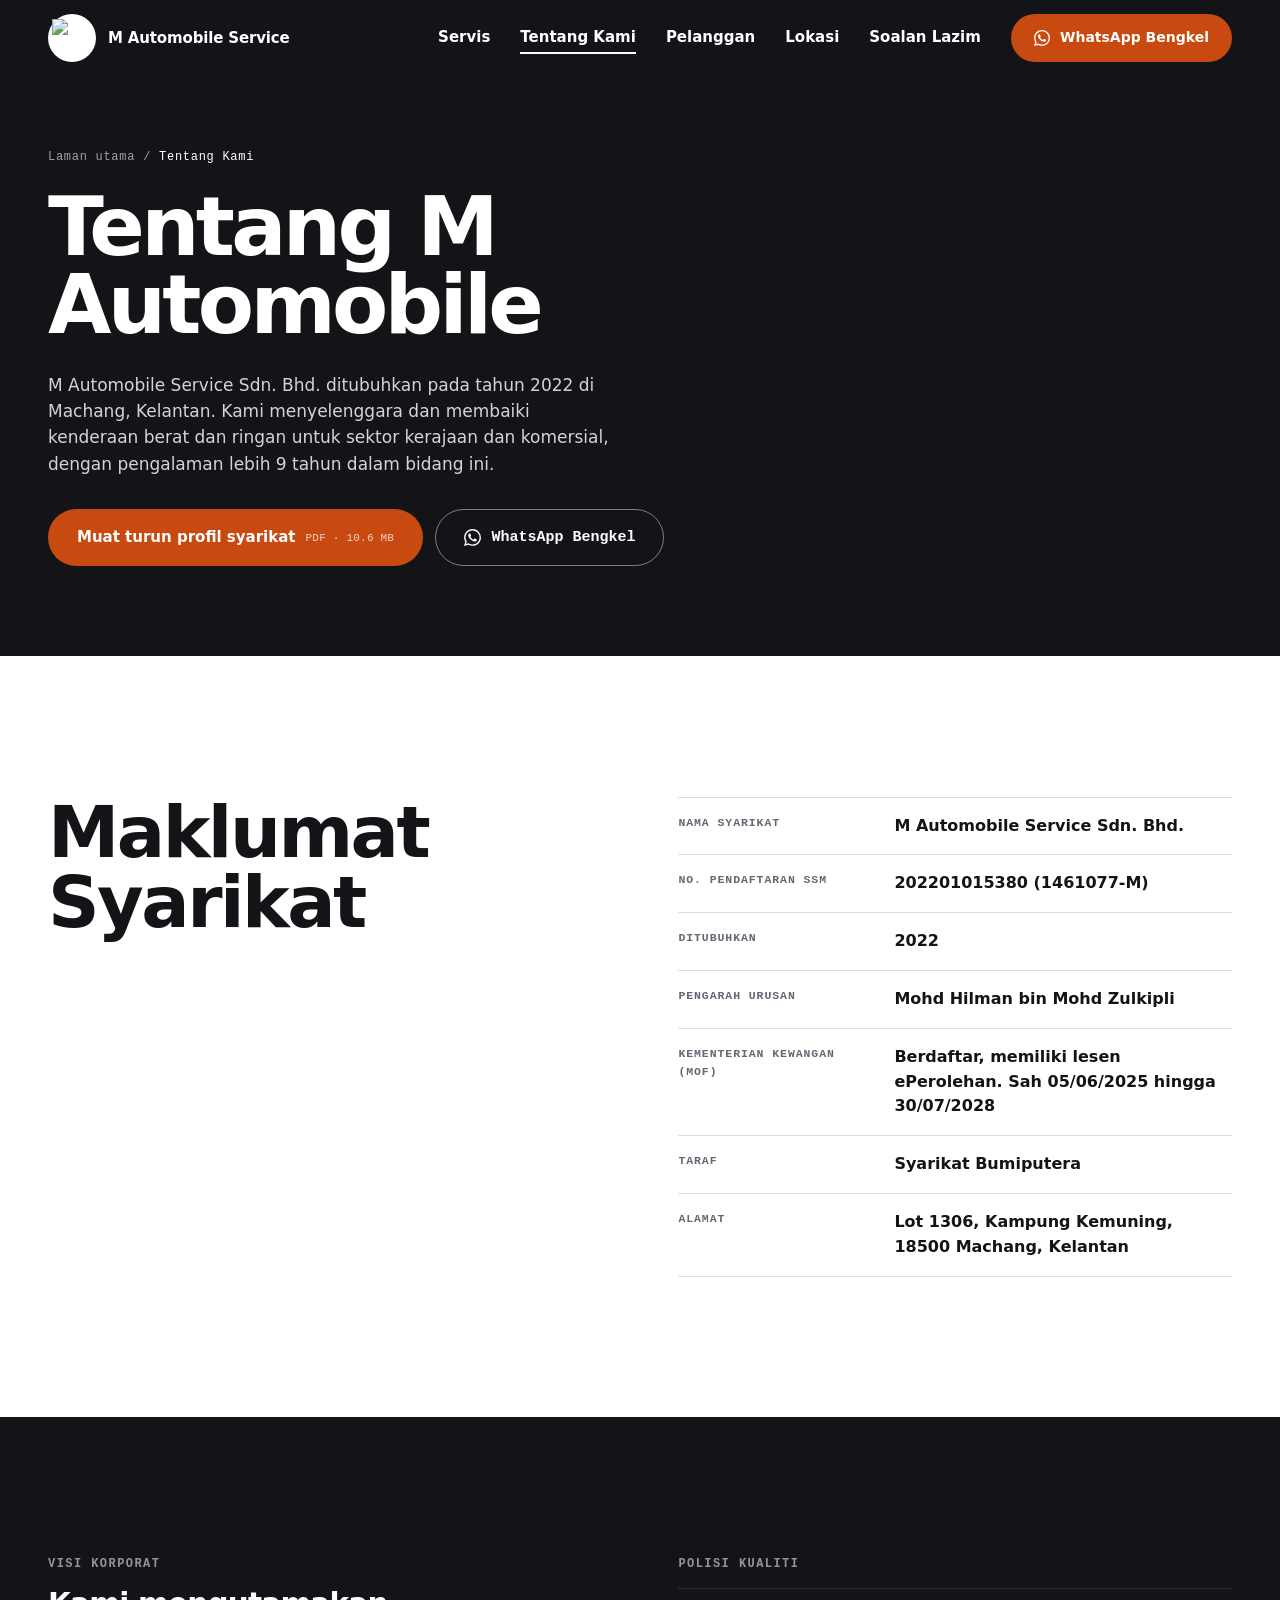
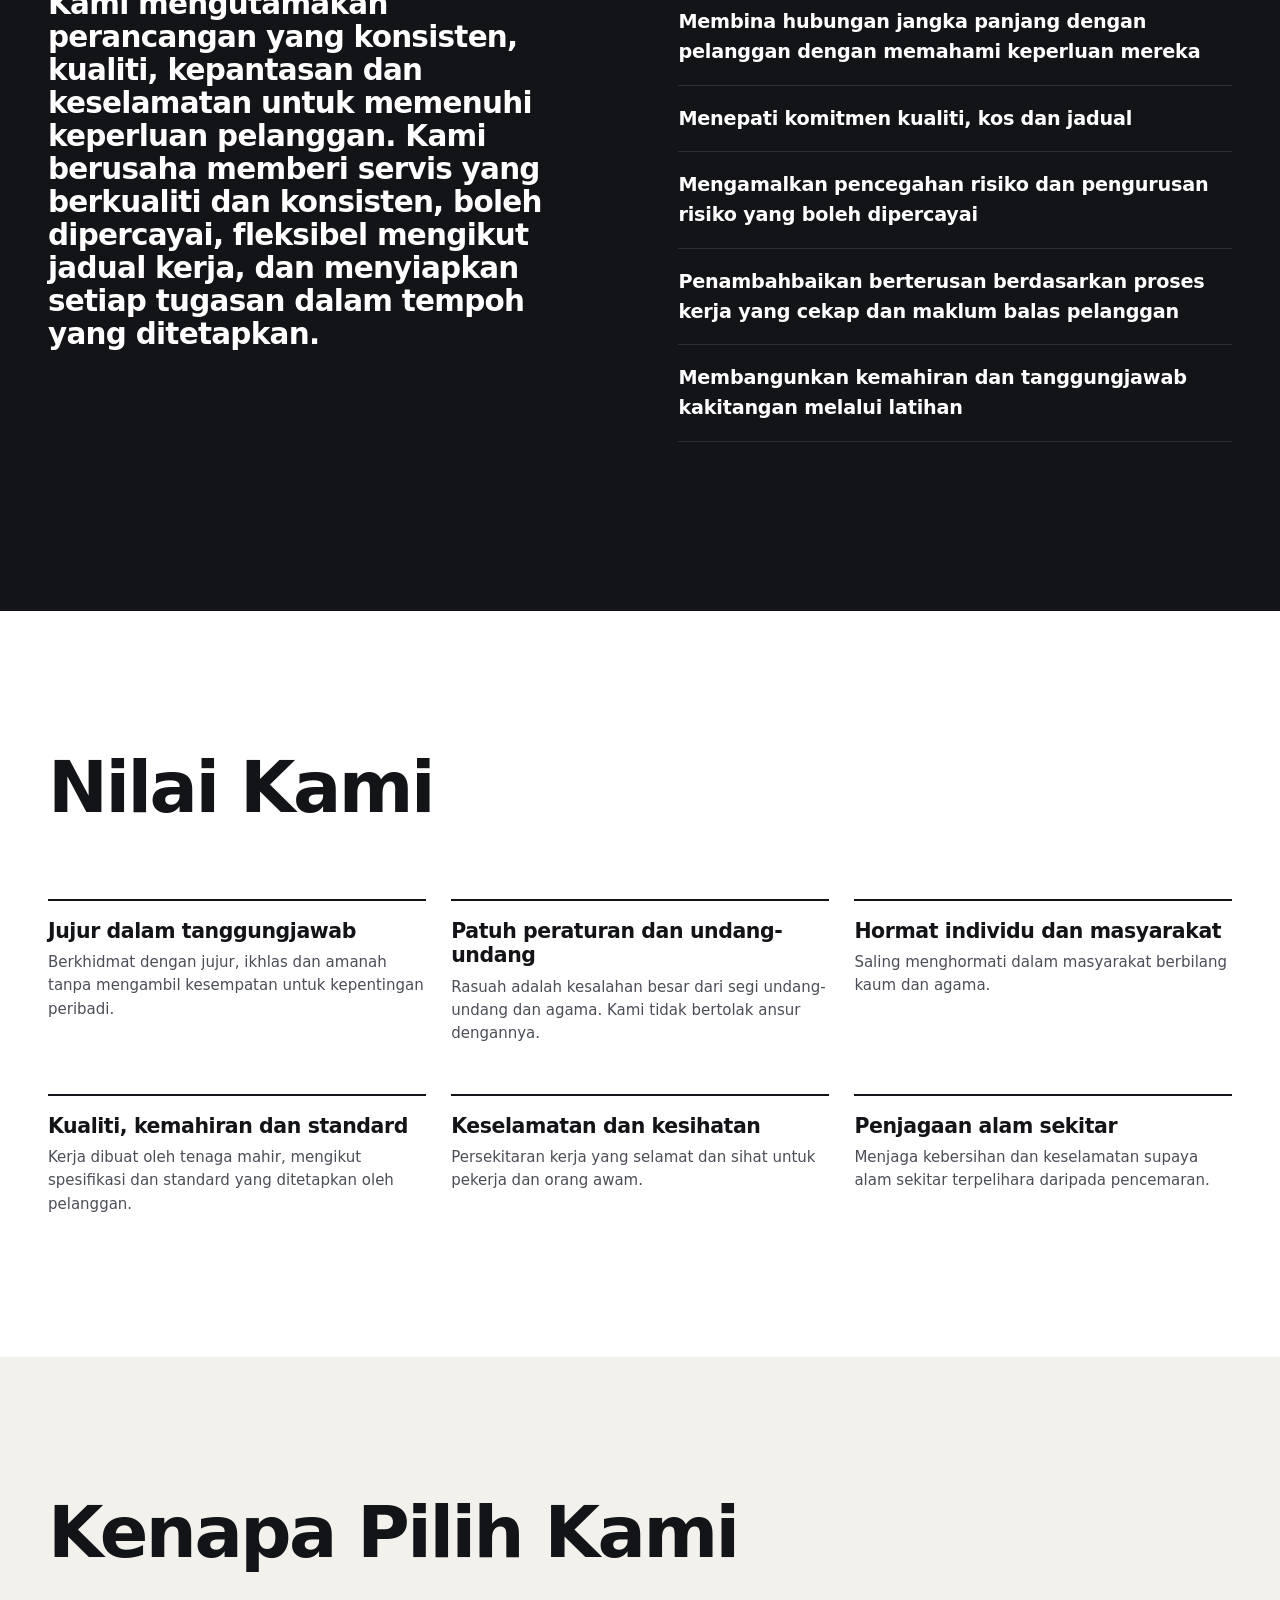
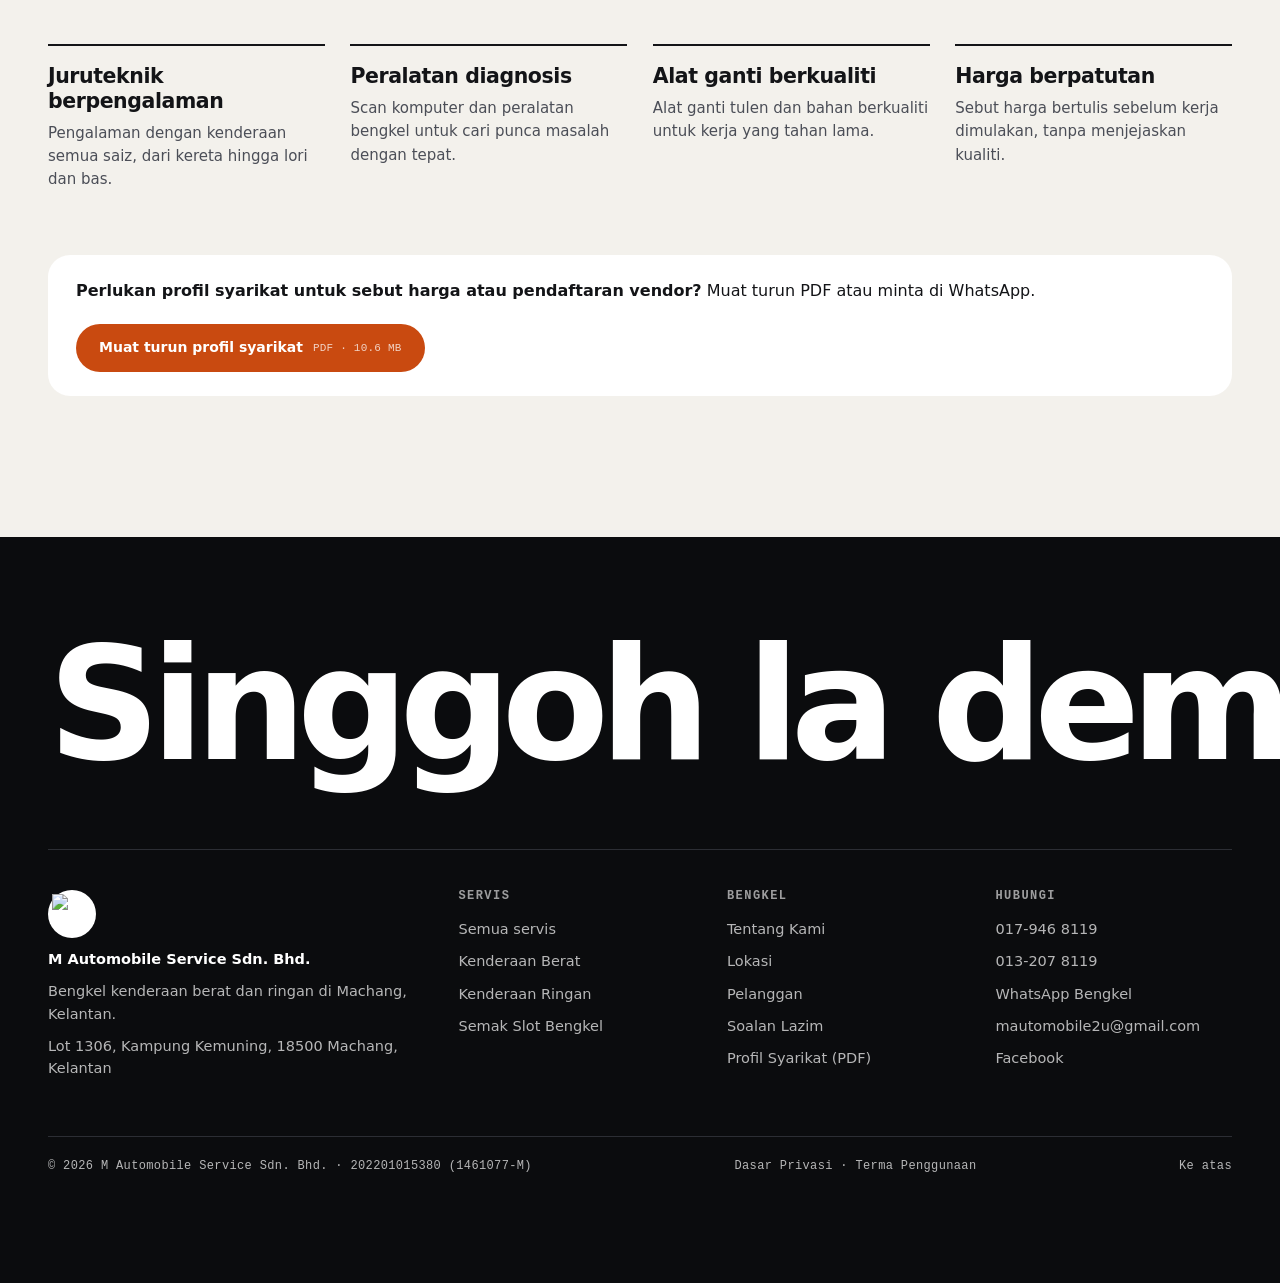
==== commit 2950e32d: "Make 017-946 8119 the phone and WhatsApp number, 013-207 8119 secondary Co-Authored-By: Claude Opus " ====
--- a/public/about/index.html
+++ b/public/about/index.html
@@ -29,7 +29,7 @@
 <link rel="preload" href="/assets/fonts/SpaceMono-400.woff2" as="font" type="font/woff2" crossorigin>
 <link rel="preload" href="/assets/fonts/SpaceMono-700.woff2" as="font" type="font/woff2" crossorigin>
 <style>@font-face{font-family:'Hanken Grotesk';font-style:normal;font-weight:400 800;font-display:swap;src:url(/assets/fonts/HankenGrotesk-400-800.woff2) format('woff2');unicode-range:U+0000-00FF,U+0131,U+0152-0153,U+02BB-02BC,U+02C6,U+02DA,U+02DC,U+0304,U+0308,U+0329,U+2000-206F,U+20AC,U+2122,U+2191,U+2193,U+2212,U+2215,U+FEFF,U+FFFD}@font-face{font-family:'Space Mono';font-style:normal;font-weight:400;font-display:swap;src:url(/assets/fonts/SpaceMono-400.woff2) format('woff2');unicode-range:U+0000-00FF,U+0131,U+0152-0153,U+02BB-02BC,U+02C6,U+02DA,U+02DC,U+0304,U+0308,U+0329,U+2000-206F,U+20AC,U+2122,U+2191,U+2193,U+2212,U+2215,U+FEFF,U+FFFD}@font-face{font-family:'Space Mono';font-style:normal;font-weight:700;font-display:swap;src:url(/assets/fonts/SpaceMono-700.woff2) format('woff2');unicode-range:U+0000-00FF,U+0131,U+0152-0153,U+02BB-02BC,U+02C6,U+02DA,U+02DC,U+0304,U+0308,U+0329,U+2000-206F,U+20AC,U+2122,U+2191,U+2193,U+2212,U+2215,U+FEFF,U+FFFD}html.lenis,html.lenis body{height:auto}.lenis:not(.lenis-autoToggle).lenis-stopped{overflow:clip}.lenis.lenis-smooth [data-lenis-prevent]{overscroll-behavior:contain}.lenis.lenis-smooth iframe{pointer-events:none}.lenis.lenis-autoToggle{transition-property:overflow;transition-duration:1ms;transition-behavior:allow-discrete}:root{--ink:#131417;--ink-2:#1D1F23;--ink-deep:#0B0C0E;--cream:#F3F1EC;--white:#fff;--orange:#E85D1B;--orange-dk:#B8420B;--line:#E1DED6;--line-dk:#2C2E34;--text-2:#4B4E57;--muted:#646873;--orange-btn:#C94A10;--wa:#25D366;--sans:"Hanken Grotesk",system-ui,sans-serif;--mono:"Space Mono",ui-monospace,monospace;--wrap:1320px;--gut:clamp(20px,4vw,48px);--ease:cubic-bezier(.22,1,.36,1)}*,*::before,*::after{box-sizing:border-box}html{-webkit-text-size-adjust:100%;background:var(--ink);overscroll-behavior-y:none}body{overflow-x:clip;margin:0;font:400 16px/1.55 var(--sans);color:var(--ink);background:var(--white);-webkit-font-smoothing:antialiased}img{display:block;max-width:100%;height:auto}a{color:inherit;text-decoration:none}h1,h2,h3,p{margin:0}button{font:inherit;cursor:pointer}:focus-visible{outline:2px solid var(--orange);outline-offset:3px;border-radius:4px}.sr{position:absolute;width:1px;height:1px;overflow:hidden;clip:rect(0 0 0 0);white-space:nowrap}.skip{position:absolute;left:12px;top:-60px;background:var(--orange);color:#fff;padding:10px 16px;border-radius:8px;z-index:100}.skip:focus{top:12px}.wrap{max-width:var(--wrap);margin:0 auto;padding:0 var(--gut)}.center{text-align:center}.muted{color:var(--muted)}.eyebrow{font:700 12px/1 var(--mono);letter-spacing:.12em;text-transform:uppercase;color:var(--muted);display:flex;align-items:center;gap:12px}.eyebrow b{color:var(--orange-dk);font-weight:700}.eyebrow b::after{content:"";display:inline-block;width:28px;height:1px;background:currentColor;vertical-align:middle;margin-left:12px;opacity:.5}.center .eyebrow{justify-content:center}h2{font-size:clamp(36px,5.6vw,76px);line-height:.98;font-weight:800;letter-spacing:-.035em;margin-top:20px}h2:first-child{margin-top:0}.lede{font-size:clamp(17px,1.4vw,20px);color:var(--text-2);max-width:46ch;margin-top:20px}.center .lede{margin-inline:auto}.link{color:var(--orange-dk);font-weight:600;padding-bottom:3px;background:linear-gradient(currentColor,currentColor) 0 100% / 100% 1.5px no-repeat}.link:hover{animation:underline-sweep .75s var(--ease)}@keyframes underline-sweep{0%{background-size:100% 1.5px;background-position:100% 100%}45%{background-size:0 1.5px;background-position:100% 100%}46%{background-size:0 1.5px;background-position:0 100%}100%{background-size:100% 1.5px;background-position:0 100%}}.cat h3 a{background:linear-gradient(currentColor,currentColor) 0 100% / 0 2px no-repeat;transition:background-size .5s var(--ease)}.cat:hover h3 a{background-size:100% 2px}.see-also{transition:background .3s,transform .4s var(--ease)}.see-also:hover{transform:translateY(-3px)}.btn[href*="wa.me"]::before,.btn[href^="tel:"]::before,.btn[href*="share.google"]::before{content:"";width:1.15em;height:1.15em;flex:none;background:currentColor;-webkit-mask:var(--ico) center / contain no-repeat;mask:var(--ico) center / contain no-repeat}.btn[href*="wa.me"]{--ico:url("data:image/svg+xml,%3Csvg xmlns='http://www.w3.org/2000/svg' viewBox='0 0 24 24'%3E%3Cpath d='M17.472 14.382c-.297-.149-1.758-.867-2.03-.967-.273-.099-.471-.148-.67.15-.197.297-.767.966-.94 1.164-.173.199-.347.223-.644.075-.297-.15-1.255-.463-2.39-1.475-.883-.788-1.48-1.761-1.653-2.059-.173-.297-.018-.458.13-.606.134-.133.298-.347.446-.52.149-.174.198-.298.298-.497.099-.198.05-.371-.025-.52-.075-.149-.669-1.612-.916-2.207-.242-.579-.487-.5-.669-.51-.173-.008-.371-.01-.57-.01-.198 0-.52.074-.792.372-.272.297-1.04 1.016-1.04 2.479 0 1.462 1.065 2.875 1.213 3.074.149.198 2.096 3.2 5.077 4.487.709.306 1.262.489 1.694.625.712.227 1.36.195 1.871.118.571-.085 1.758-.719 2.006-1.413.248-.694.248-1.289.173-1.413-.074-.124-.272-.198-.57-.347m-5.421 7.403h-.004a9.87 9.87 0 01-5.031-1.378l-.361-.214-3.741.982.998-3.648-.235-.374a9.86 9.86 0 01-1.51-5.26c.001-5.45 4.436-9.884 9.888-9.884 2.64 0 5.122 1.03 6.988 2.898a9.825 9.825 0 012.893 6.994c-.003 5.45-4.437 9.884-9.885 9.884m8.413-18.297A11.815 11.815 0 0012.05 0C5.495 0 .16 5.335.157 11.892c0 2.096.547 4.142 1.588 5.945L.057 24l6.305-1.654a11.882 11.882 0 005.683 1.448h.005c6.554 0 11.89-5.335 11.893-11.893a11.821 11.821 0 00-3.48-8.413z'/%3E%3C/svg%3E")}.btn[href^="tel:"]{--ico:url("data:image/svg+xml,%3Csvg xmlns='http://www.w3.org/2000/svg' viewBox='0 0 24 24' fill='none' stroke='%23000' stroke-width='2' stroke-linecap='round' stroke-linejoin='round'%3E%3Cpath d='M22 16.92v3a2 2 0 0 1-2.18 2 19.79 19.79 0 0 1-8.63-3.07 19.5 19.5 0 0 1-6-6 19.79 19.79 0 0 1-3.07-8.67A2 2 0 0 1 4.11 2h3a2 2 0 0 1 2 1.72 12.84 12.84 0 0 0 .7 2.81 2 2 0 0 1-.45 2.11L8.09 9.91a16 16 0 0 0 6 6l1.27-1.27a2 2 0 0 1 2.11-.45 12.84 12.84 0 0 0 2.81.7A2 2 0 0 1 22 16.92z'/%3E%3C/svg%3E")}.btn[href*="share.google"]{--ico:url("data:image/svg+xml,%3Csvg xmlns='http://www.w3.org/2000/svg' viewBox='0 0 24 24' fill='none' stroke='%23000' stroke-width='2' stroke-linecap='round' stroke-linejoin='round'%3E%3Cpath d='M20 10c0 6-8 12-8 12s-8-6-8-12a8 8 0 0 1 16 0Z'/%3E%3Ccircle cx='12' cy='10' r='3'/%3E%3C/svg%3E")}.btn{display:inline-flex;align-items:center;justify-content:center;gap:10px;padding:16px 28px;border-radius:999px;font-weight:700;font-size:15px;border:1.5px solid transparent;transition:background .25s,color .25s,border-color .25s,transform .25s var(--ease);white-space:nowrap}.btn:active{transform:scale(.97)}.btn-sm{padding:12px 22px;font-size:14px}.btn-o{background:var(--orange-btn);color:#fff}.btn-o:hover{background:var(--orange-dk)}.btn-ink{background:var(--ink);color:#fff}.btn-ink:hover{background:#2A2C31}.btn-line{border-color:rgba(255,255,255,.45);color:#fff;font-family:var(--mono)}.btn-line:hover{background:#fff;color:var(--ink)}.btn-line-dk{border-color:var(--line);background:#fff;color:var(--ink)}.btn-line-dk:hover{border-color:var(--ink)}.btn-wa{background:var(--wa);color:#06331A}.btn-wa:hover{background:#3BE07A}.hdr{position:fixed;inset:0 0 auto;z-index:50;color:#fff;transition:background .35s,color .35s,transform .45s var(--ease),box-shadow .35s}.hdr.solid{background:rgba(243,241,236,.92);backdrop-filter:blur(12px);color:var(--ink);box-shadow:0 1px 0 var(--line)}.hdr.hide{transform:translateY(-100%)}.hdr-in{display:flex;align-items:center;justify-content:space-between;height:76px}.brand{display:flex;align-items:center;gap:12px}.brand-logo{width:48px;height:48px;border-radius:50%;background:#fff;display:grid;place-items:center;flex:none;box-shadow:0 0 0 1px rgba(0,0,0,.06)}.brand-logo img{width:40px;height:auto}.brand-txt{display:flex;flex-direction:column;line-height:1.2}.brand-txt b{font-size:15px;letter-spacing:-.01em}.brand-txt small{font:400 11px var(--mono);opacity:.7;letter-spacing:.04em}.nav{display:flex;align-items:center;gap:30px;font-weight:600;font-size:15px}.nav>a:not(.btn){position:relative}.nav>a:not(.btn)::after{content:"";position:absolute;left:0;right:0;bottom:-4px;height:1.5px;background:currentColor;transform:scaleX(0);transform-origin:right;transition:transform .4s var(--ease)}.nav>a:not(.btn):hover::after,.nav>a[aria-current]::after{transform:scaleX(1);transform-origin:left}.menu-btn{display:none;width:46px;height:46px;border-radius:50%;border:1.5px solid currentColor;background:none;color:inherit;flex-direction:column;justify-content:center;align-items:center;gap:4px}.menu-btn span{width:18px;height:1.5px;background:currentColor;transition:transform .3s,opacity .3s}.menu-btn[aria-expanded="true"] span:nth-child(1){transform:translateY(5.5px) rotate(45deg)}.menu-btn[aria-expanded="true"] span:nth-child(2){opacity:0}.menu-btn[aria-expanded="true"] span:nth-child(3){transform:translateY(-5.5px) rotate(-45deg)}.hero{position:relative;min-height:100svh;color:#fff;background:var(--ink);display:flex;flex-direction:column;justify-content:flex-end;overflow:hidden}.hero-media{position:absolute;inset:0;background:50% 45% / cover no-repeat}.hero-media img{width:100%;height:100%;object-fit:cover;object-position:50% 45%;transform-origin:50% 80%}.hero-media::after{content:"";position:absolute;inset:0;background:linear-gradient(180deg,rgba(10,11,13,.55) 0%,rgba(10,11,13,.15) 35%,rgba(10,11,13,.85) 100%),linear-gradient(90deg,rgba(10,11,13,.6),transparent 70%)}.hero-in{position:relative;width:100%;padding-top:140px;padding-bottom:clamp(48px,7vw,96px)}.hero-eyebrow{color:rgba(255,255,255,.75)}.dot{width:8px;height:8px;border-radius:50%;background:var(--orange);box-shadow:0 0 0 4px rgba(232,93,27,.25)}.hero-h1{margin-top:24px;font-size:clamp(46px,9vw,142px);line-height:.9;font-weight:800;letter-spacing:-.045em}.hero-h1 .l{display:block}.hero-h1 em{font-style:normal;color:var(--orange)}.hero-h1 .l-sm{font-size:.42em;letter-spacing:-.02em;font-weight:600;margin-top:.35em;color:rgba(255,255,255,.85)}.hero-foot{display:flex;justify-content:space-between;align-items:flex-end;gap:40px;margin-top:44px;flex-wrap:wrap}.hero-sub{max-width:52ch;font-size:17px;color:rgba(255,255,255,.82)}.hero-cta{display:flex;gap:12px;flex-wrap:wrap}.hero-bar{position:relative;width:100%;display:flex;justify-content:space-between;gap:20px;padding-top:18px;padding-bottom:22px;border-top:1px solid rgba(255,255,255,.18);font:400 12px var(--mono);letter-spacing:.08em;text-transform:uppercase;color:rgba(255,255,255,.7)}.scroll-cue i{font-style:normal;display:inline-block;animation:bob 1.8s ease-in-out infinite}@keyframes bob{50%{transform:translateY(4px)}}.sec{padding:clamp(80px,11vw,160px) 0;position:relative}.sec-cream{background:var(--cream)}.sec-ink{background:var(--ink);color:#fff}.sec-ink .eyebrow{color:rgba(255,255,255,.55)}.sec-ink .eyebrow b{color:var(--orange)}.sec-ink .lede{color:rgba(255,255,255,.7)}.sec-head{margin-bottom:clamp(48px,6vw,80px)}.statement{font-size:clamp(26px,3.6vw,52px);line-height:1.12;font-weight:600;letter-spacing:-.025em;margin-top:32px;max-width:24ch;text-wrap:balance}.statement .w{opacity:.18}.stats{list-style:none;padding:0;margin:clamp(56px,8vw,110px) 0 0;display:grid;grid-template-columns:repeat(4,1fr);border-top:1px solid var(--line)}.stats li{padding:28px 24px 0 0;border-right:1px solid var(--line);margin-right:24px}.stats li:last-child{border-right:0}.stats b{display:block;font-size:clamp(48px,6vw,92px);line-height:1;font-weight:800;letter-spacing:-.05em}.stats span{display:block;margin-top:14px;font-weight:600;font-size:15px}.stats small{font:400 11.5px var(--mono);color:var(--muted);letter-spacing:.03em}.cats{display:grid;grid-template-columns:1fr 1fr;gap:clamp(16px,2vw,28px)}.cat{background:var(--cream);border-radius:22px;overflow:hidden;display:flex;flex-direction:column}.cat-img{display:block;aspect-ratio:4/3;overflow:hidden}.cat-img img{width:100%;height:118%;object-fit:cover;transition:scale .9s var(--ease)}.cat:hover .cat-img img{scale:1.04}.cat-body{padding:28px 30px 32px;display:flex;flex-direction:column;gap:12px;align-items:flex-start}.cat h3{font-size:clamp(28px,3vw,40px);letter-spacing:-.03em;line-height:1.05}.cat-types{color:var(--text-2);margin-bottom:8px}.jobs{list-style:none;margin:clamp(56px,7vw,96px) 0 0;padding:0;border-top:1px solid var(--line)}.job{--fill:#9A3A0E;position:relative;display:grid;grid-template-columns:1fr auto;align-items:center;gap:20px;padding:26px 0;border-bottom:1px solid var(--line);transition:padding .5s var(--ease),color .25s}.job>:not(.job-fill){position:relative;z-index:1}.job-fill{position:absolute;inset:-1px 0;background:var(--fill);opacity:0;transition:opacity .9s ease-out}.job-t{font-size:clamp(22px,2.6vw,38px);letter-spacing:-.03em;font-weight:700;line-height:1.1;white-space:nowrap}.job-d{color:var(--muted);font-size:14px;text-align:right;transition:opacity .25s,color .25s}.job>.job-imgs{position:absolute;right:16px;top:50%;translate:0 -50%;display:flex;gap:6px;pointer-events:none}.job-imgs img{width:104px;height:74px;object-fit:cover;border-radius:6px;opacity:0;transform:translateX(24px);transition:opacity .3s,transform .5s var(--ease)}.job.on{color:#fff;padding:34px 16px}.job.on .job-fill{opacity:1;transition:opacity .12s}.job.on .job-d{opacity:0}.job.on .job-imgs img{opacity:1;transform:none}.job.on .job-imgs img:nth-child(2){transition-delay:.04s}.job.on .job-imgs img:nth-child(3){transition-delay:.08s}.job.on .job-imgs img:nth-child(4){transition-delay:.12s}.sec-clients{overflow:hidden}.marquee{margin:clamp(48px,6vw,80px) 0;display:grid;gap:14px}.mq-row{overflow:hidden;-webkit-mask:linear-gradient(90deg,transparent,#000 8%,#000 92%,transparent);mask:linear-gradient(90deg,transparent,#000 8%,#000 92%,transparent)}.mq-track{display:flex;width:max-content}.mq-i{display:inline-flex;flex-direction:column;justify-content:center;min-height:104px;padding:18px 34px;background:#fff;border:1px solid var(--line);border-radius:18px;white-space:nowrap;margin-right:14px}.mq-i b{font-size:26px;letter-spacing:-.02em;font-weight:800;line-height:1.1}.mq-i small{font:400 11.5px var(--mono);color:var(--muted);letter-spacing:.04em;margin-top:6px}.mq-i.mono b{font:700 20px var(--mono);letter-spacing:-.01em}@keyframes marquee{to{transform:translateX(-50%)}}.motion .mq-track{animation:marquee 40s linear infinite}.motion .mq-rev .mq-track{animation-direction:reverse}.mq-row:hover .mq-track{animation-play-state:paused}html:not(.motion) .mq-track{flex-wrap:wrap;width:auto;justify-content:center;row-gap:14px}html:not(.motion) .mq-dup{display:none}.enq{display:grid;grid-template-columns:1.25fr .9fr;gap:clamp(32px,5vw,80px);align-items:start}.enq-steps{display:grid;gap:16px}.step{margin:0;border:1px solid var(--line-dk);background:var(--ink-2);border-radius:22px;padding:26px 28px 28px;transition:border-color .4s}.step.done{border-color:rgba(232,93,27,.55)}.step legend{float:left;width:100%;display:flex;align-items:center;gap:12px;font-size:20px;font-weight:700;letter-spacing:-.01em;margin-bottom:18px;padding:0}.step legend small{font:400 11px var(--mono);color:rgba(255,255,255,.5);text-transform:uppercase;letter-spacing:.08em}.sn{font:700 12px var(--mono);color:var(--orange);border:1px solid var(--line-dk);border-radius:999px;padding:5px 10px}.tick{margin-left:auto;width:28px;height:28px;border-radius:50%;border:1px solid var(--line-dk);display:grid;place-items:center;transition:background .3s,border-color .3s}.tick svg{width:16px;height:16px;fill:none;stroke:#fff;stroke-width:2.4;stroke-linecap:round;stroke-linejoin:round;stroke-dasharray:24;stroke-dashoffset:24;transition:stroke-dashoffset .5s var(--ease) .1s}.step.done .tick{background:var(--orange);border-color:var(--orange)}.step.done .tick svg{stroke-dashoffset:0}.chip-label{clear:both;font:400 11px var(--mono);color:rgba(255,255,255,.5);text-transform:uppercase;letter-spacing:.1em;margin:6px 0 10px}.chips{clear:both;display:flex;flex-wrap:wrap;gap:8px;margin-bottom:14px}.chip input{position:absolute;opacity:0;pointer-events:none}.chip span{display:inline-block;padding:10px 18px;border-radius:999px;border:1px solid var(--line-dk);font-size:14.5px;font-weight:600;cursor:pointer;transition:background .2s,border-color .2s,color .2s,transform .2s var(--ease);user-select:none}.chip span:hover{border-color:rgba(255,255,255,.4)}.chip input:checked + span{background:#fff;color:var(--ink);border-color:#fff}.chip input:focus-visible + span{outline:2px solid var(--orange);outline-offset:2px}.fields{display:grid;grid-template-columns:1fr 1fr;gap:10px}.field{display:block}.field input,.field textarea{width:100%;background:var(--ink);border:1px solid var(--line-dk);color:#fff;border-radius:12px;padding:13px 16px;font:inherit;font-size:15px;resize:vertical}.field input::placeholder,.field textarea::placeholder{color:rgba(255,255,255,.4)}.field input:focus,.field textarea:focus{outline:none;border-color:var(--orange)}.phone-wrap{position:sticky;top:100px;display:grid;gap:14px;justify-items:stretch}.phone{background:#0E1512;border:1px solid var(--line-dk);border-radius:30px;overflow:hidden;box-shadow:0 40px 80px -30px rgba(0,0,0,.6)}.chat-head{display:flex;align-items:center;gap:12px;padding:16px 18px;background:#1A2420}.chat-head .av{width:40px;height:40px;border-radius:50%;background:#fff;display:grid;place-items:center}.chat-head b{display:block;font-size:15px}.chat-head small{font:400 12px var(--mono);color:rgba(255,255,255,.55)}.chat-body{padding:26px 18px 34px;min-height:280px;background:radial-gradient(circle at 20% 20%,rgba(255,255,255,.03),transparent 50%),#0E1512}.bubble{background:#005C4B;border-radius:14px 4px 14px 14px;padding:14px 16px;margin-left:14%;font-size:15px;line-height:1.5;display:grid;gap:6px}.bubble .v.empty{color:rgba(255,255,255,.78);font-style:italic}.note{font-size:13px;color:rgba(255,255,255,.55);text-align:center}.loc{display:grid;grid-template-columns:1fr 1.15fr;gap:clamp(20px,3vw,40px)}.loc-info{display:grid;gap:14px;align-content:start}.card{background:var(--cream);border-radius:22px;padding:26px 28px;display:block}.card .eyebrow{margin-bottom:14px}.addr-co{color:var(--text-2);font-size:14px}.addr-big{font-size:clamp(26px,2.6vw,34px);font-weight:800;letter-spacing:-.03em;line-height:1.1;margin:4px 0}.addr-sm{color:var(--text-2);margin-bottom:18px}.hours-na{font-size:17px;font-weight:600}.phones{display:grid;grid-template-columns:1fr 1fr;gap:14px}.phone-card b{display:block;font:700 clamp(20px,2vw,26px) var(--mono);letter-spacing:-.02em;margin-bottom:14px}.phone-card .go{font-size:14px;font-weight:600;color:var(--orange-dk)}.phone-card{transition:background .3s,transform .4s var(--ease)}.phone-card:hover{background:#ECE8E0;transform:translateY(-3px)}.loc-map iframe{width:100%;aspect-ratio:4/3.4;border:0;border-radius:22px;background:var(--cream);filter:grayscale(.25) contrast(1.05)}.dialect{font-size:clamp(26px,3vw,38px);font-weight:700;letter-spacing:-.03em;margin-top:22px}.dialect em{font-style:normal;color:var(--orange-dk)}.loc-map .muted{margin-top:6px;font-size:14px}.faq-head{display:flex;justify-content:space-between;align-items:flex-end;gap:40px;flex-wrap:wrap;margin-bottom:40px}.search input{width:min(380px,100%);padding:16px 22px;border-radius:999px;border:1px solid var(--line);background:#fff;font:inherit}.search input:focus{outline:none;border-color:var(--ink)}.faq-count{font:400 12px var(--mono);margin-bottom:12px;min-height:1em}.faq{border-top:1px solid #D6D2C8}.faq details{border-bottom:1px solid #D6D2C8}.faq summary{list-style:none;cursor:pointer;display:flex;justify-content:space-between;align-items:center;gap:24px;padding:26px 0;font-size:clamp(18px,1.8vw,22px);font-weight:700;letter-spacing:-.015em}.faq summary::-webkit-details-marker{display:none}.faq summary::after{content:"+";flex:none;width:38px;height:38px;border-radius:50%;border:1px solid #D6D2C8;display:grid;place-items:center;font-weight:400;font-size:22px;transition:transform .4s var(--ease),background .3s,color .3s}.faq details[open] summary::after{transform:rotate(45deg);background:var(--ink);color:#fff;border-color:var(--ink)}.faq .ans{overflow:hidden}.faq .ans p{padding:0 60px 26px 0;color:var(--text-2);max-width:70ch}.faq mark{background:#FDEBE1;color:inherit;border-radius:3px;padding:0 2px}.faq-empty{padding:32px 0}.faq-empty .row{display:flex;gap:10px;flex-wrap:wrap;margin-top:14px}.faq-close{margin-top:48px;display:flex;justify-content:space-between;align-items:center;gap:20px;flex-wrap:wrap;background:#fff;border-radius:22px;padding:24px 28px}.ftr{background:var(--ink-deep);color:rgba(255,255,255,.7);padding:clamp(60px,8vw,110px) 0 110px;overflow:hidden}.ftr-big{font-size:clamp(52px,12.2vw,190px);line-height:.85;font-weight:800;letter-spacing:-.06em;color:#fff;white-space:nowrap}.ftr-big span{display:inline-block}.ftr-cols{display:grid;grid-template-columns:1.6fr 1fr 1fr 1fr;gap:32px;margin-top:clamp(48px,6vw,90px);padding-top:40px;border-top:1px solid var(--line-dk)}.ftr-cols>*{display:flex;flex-direction:column;gap:10px;align-items:flex-start;font-size:14.5px}.ftr-cols .eyebrow{color:rgba(255,255,255,.6);margin-bottom:6px}.ftr-cols a:hover{color:#fff}.ftr-brand b{color:#fff}.ftr-bot{display:flex;justify-content:space-between;gap:20px;flex-wrap:wrap;margin-top:56px;padding-top:22px;border-top:1px solid var(--line-dk);font:400 12px var(--mono);letter-spacing:.03em}.ftr-bot a:hover{color:#fff}.phero{position:relative;color:#fff;background:var(--ink);overflow:hidden;padding:150px 0 clamp(56px,7vw,100px)}.phero-in{position:relative}.phero-h1{font-size:clamp(40px,6.4vw,96px);line-height:.95;max-width:16ch;text-wrap:balance}.phero .hero-sub{margin-top:28px}.phero .hero-cta{margin-top:32px}.phero-has-img .phero-in{min-height:52vh;display:flex;flex-direction:column;justify-content:flex-end}.phero-media{position:absolute;inset:0;background:center / cover no-repeat}.phero-media img{width:100%;height:100%;object-fit:cover}.phero-media::after{content:"";position:absolute;inset:0;background:linear-gradient(90deg,rgba(10,11,13,.92) 0%,rgba(10,11,13,.7) 45%,rgba(10,11,13,.35) 100%),linear-gradient(180deg,rgba(10,11,13,.5),transparent 30%)}.crumbs{font:400 12px var(--mono);letter-spacing:.06em;color:rgba(255,255,255,.6);display:flex;flex-wrap:wrap;gap:8px}.crumbs a:hover{color:#fff}.crumbs [aria-current]{color:#fff}.row{display:flex;gap:10px;flex-wrap:wrap;align-items:center}.sec-tight{padding:clamp(48px,6vw,80px) 0}.sec-head-row{display:flex;justify-content:space-between;align-items:flex-end;gap:24px;flex-wrap:wrap}.stats-txt b{font-size:clamp(40px,4.6vw,72px)}.loc-mini{display:grid;grid-template-columns:1.15fr 1fr 1fr;gap:14px;align-items:stretch}.loc-mini .phones{grid-template-columns:1fr}.split{display:grid;grid-template-columns:1fr 1fr;gap:clamp(40px,6vw,96px);align-items:start}.split-big{font-size:clamp(36px,4.4vw,64px);font-weight:800;letter-spacing:-.04em;line-height:1;margin:18px 0 22px}.tags{list-style:none;padding:0;margin:0;display:flex;flex-wrap:wrap;gap:8px}.tags li{padding:10px 18px;border-radius:999px;background:var(--cream);font-weight:600}.worklist{list-style:none;padding:0;margin:18px 0 0;border-top:1px solid var(--line)}.worklist li{display:grid;grid-template-columns:48px 1fr;gap:12px;padding:18px 0;border-bottom:1px solid var(--line);font-size:clamp(17px,1.5vw,20px);font-weight:600;letter-spacing:-.01em}.worklist .n{font:700 12px var(--mono);color:var(--orange-dk);padding-top:5px}.worklist-dk{border-color:var(--line-dk);margin-bottom:28px}.worklist-dk li{border-color:var(--line-dk)}.worklist-dk .n{color:var(--orange)}.see-also{display:grid;gap:10px;padding:clamp(28px,4vw,48px);border-radius:26px;background:var(--cream);transition:background .3s}.see-also:hover{background:#ECE8E0}.see-also b{font-size:clamp(32px,4.6vw,64px);letter-spacing:-.04em;line-height:1}.clist{list-style:none;padding:0;margin:32px 0 0;border-top:1px solid var(--line)}.clist li{display:flex;flex-direction:column;gap:4px;padding:20px 0;border-bottom:1px solid var(--line)}.clist b{font-size:clamp(20px,2vw,26px);letter-spacing:-.02em}.clist small{font:400 12px var(--mono);color:var(--muted);letter-spacing:.03em}.ways{display:grid;grid-template-columns:1fr 1fr;gap:clamp(16px,2vw,28px)}.way{background:#fff;border-radius:22px;padding:clamp(26px,3vw,40px);display:flex;flex-direction:column;gap:16px;align-items:flex-start}.way h3{font-size:clamp(28px,3vw,40px);letter-spacing:-.03em;line-height:1.05}.checks{list-style:none;padding:0;margin:0 0 10px;display:grid;gap:12px}.checks li{padding-left:30px;position:relative;color:var(--text-2)}.checks li::before{content:"";position:absolute;left:0;top:.3em;width:18px;height:18px;border-radius:50%;background:var(--orange) url("data:image/svg+xml,%3Csvg xmlns='http://www.w3.org/2000/svg' viewBox='0 0 24 24' fill='none' stroke='%23fff' stroke-width='3' stroke-linecap='round' stroke-linejoin='round'%3E%3Cpath d='M5 12.5l4.5 4.5L19 7.5'/%3E%3C/svg%3E") center/12px no-repeat}.cta-band{margin-top:48px;display:flex;justify-content:space-between;align-items:center;gap:20px;flex-wrap:wrap;background:#fff;border-radius:22px;padding:24px 28px}.hours{list-style:none;padding:0;margin:0;display:grid;gap:2px}.hours li{display:flex;justify-content:space-between;gap:16px;padding:7px 10px;margin:0 -10px;border-radius:8px;font-size:15px}.hours li b{font:400 13px var(--mono);letter-spacing:.02em}.hours li.today{background:#fff;font-weight:700}.hours li.today b{font-weight:700}.hours-now{display:flex;align-items:center;gap:10px;font-weight:700;margin:-4px 0 14px}.hours-now .dot{box-shadow:none;background:var(--muted)}.hours-now.open .dot{background:#1F9D55;box-shadow:0 0 0 4px rgba(31,157,85,.18)}.phone-card b.fb{font:800 clamp(18px,1.8vw,22px) var(--sans);letter-spacing:-.02em}.prose{max-width:calc(72ch + 2 * var(--gut))}.prose h2{font-size:clamp(22px,2.2vw,28px);letter-spacing:-.02em;line-height:1.2;margin:40px 0 10px}.prose p{color:var(--text-2)}.review{margin-top:clamp(56px,7vw,96px);max-width:860px}.review-stars{font:700 13px var(--mono);letter-spacing:.04em;color:var(--text-2)}.review-stars span{color:var(--orange-dk);letter-spacing:.1em;margin-right:6px}.review blockquote{margin:18px 0 16px;font-size:clamp(24px,3vw,40px);line-height:1.15;font-weight:700;letter-spacing:-.025em;text-wrap:balance}.review figcaption{color:var(--text-2);font-size:15px}.curtain{position:fixed;inset:0;z-index:300;background:var(--orange);display:grid;place-items:center;transform:translateY(100%);visibility:hidden;pointer-events:none}.curtain-mark{display:flex;flex-direction:column;align-items:center;gap:14px;color:#fff}.curtain .brand-logo{width:76px;height:76px;box-shadow:none}.curtain .brand-logo img{width:60px}.curtain-txt{font:700 12px var(--mono);letter-spacing:.16em;text-transform:uppercase}.curtain.cover{visibility:visible;pointer-events:auto;animation:curtain-in .55s cubic-bezier(.76,0,.24,1) forwards}.curtain.cover .curtain-mark{animation:mark-in .55s cubic-bezier(.22,1,.36,1) .12s both}.curtain-on .curtain{visibility:visible;transform:none;animation:curtain-out .75s cubic-bezier(.76,0,.24,1) .1s forwards}.curtain-on .curtain .curtain-mark{animation:mark-out .5s cubic-bezier(.76,0,.24,1) forwards}@keyframes curtain-in{from{transform:translateY(100%)}to{transform:none}}@keyframes curtain-out{from{transform:none}to{transform:translateY(-100%);visibility:hidden}}@keyframes mark-in{from{opacity:0;transform:translateY(24px)}to{opacity:1;transform:none}}@keyframes mark-out{from{opacity:1;transform:none}to{opacity:0;transform:translateY(-24px)}}.dock{display:none}@keyframes rise{from{opacity:.001;transform:translateY(.45em)}to{opacity:1;transform:none}}@keyframes settle{from{transform:scale(1.12)}to{transform:none}}.curtain-on .hero-h1 .l,.curtain-on .phero-h1,.curtain-on [data-hero],.curtain-on .crumbs{animation:rise 1.1s var(--ease) backwards}.curtain-on .crumbs{animation-delay:.5s}.curtain-on .hero-h1 .l:nth-child(1),.curtain-on .phero-h1{animation-delay:.55s}.curtain-on .hero-h1 .l:nth-child(2){animation-delay:.63s}.curtain-on .hero-h1 .l:nth-child(3){animation-delay:.71s}.curtain-on [data-hero]{animation-duration:.9s;animation-delay:.6s}.curtain-on .hero-media img,.curtain-on .phero-media img{animation:settle 2s var(--ease) backwards;animation-delay:.45s}.mq-logo{min-width:220px;align-items:center}.mq-logo img,.logos img{height:44px;width:auto;max-width:170px;object-fit:contain}.wm{font-size:26px;line-height:1.05;letter-spacing:-.02em;font-weight:800;white-space:nowrap}.wm-serif{font-family:Georgia,"Times New Roman",serif;font-style:italic;font-weight:700;letter-spacing:0}.wm-sans{text-transform:uppercase;letter-spacing:.06em;font-size:23px}.wm-mono{font:700 21px var(--mono);letter-spacing:-.01em}.logos{list-style:none;padding:0;margin:0;display:grid;grid-template-columns:repeat(3,1fr);border-top:1px solid var(--line);border-left:1px solid var(--line)}.logos li{display:grid;place-items:center;min-height:160px;padding:28px;border-right:1px solid var(--line);border-bottom:1px solid var(--line)}.logos img{height:56px;max-width:220px}.btn small{font:400 11px var(--mono);opacity:.75;letter-spacing:.02em}.about-row{margin-top:36px;gap:24px}.lede + .row{margin-top:28px}.facts{margin:0;border-top:1px solid var(--line)}.facts>div{display:grid;grid-template-columns:200px 1fr;gap:16px;padding:16px 0;border-bottom:1px solid var(--line)}.facts dt{font:700 11.5px/1.6 var(--mono);letter-spacing:.08em;text-transform:uppercase;color:var(--muted)}.facts dd{margin:0;font-weight:600}.statement-dk{font-size:clamp(22px,2.3vw,32px);max-width:none;margin-top:18px}.values{list-style:none;padding:0;margin:0;display:grid;grid-template-columns:repeat(3,1fr);gap:clamp(32px,4vw,48px) clamp(16px,2vw,28px)}.values-4{grid-template-columns:repeat(4,1fr);margin-bottom:clamp(40px,5vw,64px)}.values li{border-top:2px solid var(--ink);padding-top:18px;display:grid;gap:8px;align-content:start}.worklist-plain li{grid-template-columns:1fr}.values b{font-size:clamp(19px,1.6vw,22px);letter-spacing:-.02em;line-height:1.2}.values p{color:var(--text-2);font-size:15px}@media (max-width:1160px) and (min-width:761px){.nav{gap:18px;font-size:14px}.nav .btn{padding-inline:18px}}@media (max-width:1000px){.values,.values-4,.logos{grid-template-columns:1fr 1fr}.stats{grid-template-columns:1fr 1fr}.stats li:nth-child(2){border-right:0}.stats li:nth-child(n+3){margin-top:28px;border-top:1px solid var(--line)}.enq,.loc,.split,.loc-mini{grid-template-columns:1fr}.phone-wrap{position:static}.ftr-cols{grid-template-columns:1fr 1fr 1fr}.ftr-brand{grid-column:1 / -1}}@media (max-width:760px){.menu-btn{display:inline-flex}.brand-txt small{display:none}.nav{position:fixed;inset:76px 12px auto;flex-direction:column;align-items:stretch;gap:0;padding:12px;background:var(--white);color:var(--ink);border-radius:20px;box-shadow:0 30px 60px -20px rgba(0,0,0,.35);opacity:0;visibility:hidden;transform:translateY(-8px);transition:opacity .3s,transform .3s var(--ease),visibility .3s}.nav.open{opacity:1;visibility:visible;transform:none}.nav>a:not(.btn){padding:16px 12px;border-bottom:1px solid var(--line);font-size:18px}.nav>a:not(.btn)::after{display:none}.nav .btn{margin-top:12px}.hide-sm{display:none}.hero-h1{font-size:10.6vw}.hero-h1 .l-sm{font-size:.5em}.hero-foot{margin-top:28px;gap:24px}.hero-foot>*{min-width:0;width:100%}.hero-sub{font-size:16px}.hero-cta .btn{flex:1;padding-inline:14px}.hero-media img{object-position:38% 50%}.cats,.phones,.fields,.ways{grid-template-columns:1fr}.phero{padding-top:120px}.phero-h1{font-size:clamp(34px,9.4vw,52px)}.phero .hero-cta .btn{flex:1;padding-inline:14px}.job{grid-template-columns:1fr;gap:6px;padding:20px 0}.job.on{padding:20px 0}.job-fill{inset:-1px -14px;border-radius:12px}.job-t{white-space:normal}.job-d{text-align:left}.job.on .job-d{opacity:1;color:rgba(255,255,255,.8)}.job>.job-imgs{position:relative;right:auto;top:auto;translate:none;margin-top:10px}.job-imgs img{width:calc((100% - 18px) / 4);height:64px}.mq-i{min-height:84px;padding:14px 24px}.mq-i b{font-size:20px}.mq-logo{min-width:170px}.mq-logo img{height:34px;max-width:130px}.wm{font-size:20px}.logos li{min-height:120px;padding:18px}.logos img{height:40px;max-width:140px}.values{grid-template-columns:1fr}.facts>div{grid-template-columns:1fr;gap:4px}.step{padding:22px 18px}.bubble{margin-left:6%}.faq .ans p{padding-right:0}.ftr-cols{grid-template-columns:1fr 1fr}.dock{display:grid;grid-template-columns:1fr 1fr;gap:8px;position:fixed;inset:auto 10px 10px;z-index:45;padding:8px;background:rgba(19,20,23,.92);backdrop-filter:blur(10px);border-radius:999px;transform:translateY(140%);transition:transform .45s var(--ease)}.dock.show{transform:none}.dock .btn{padding:14px 10px;font-size:14px}}@media (prefers-reduced-motion:reduce){*,*::before,*::after{animation:none !important;transition:none !important}.curtain{display:none}}</style>
-<script type="application/ld+json">{"@context":"https://schema.org","@type":"AutoRepair","name":"M Automobile Service Sdn. Bhd.","telephone":"+60132078119","address":{"@type":"PostalAddress","streetAddress":"Lot 1306, Kampung Kemuning","postalCode":"18500","addressLocality":"Machang","addressRegion":"Kelantan","addressCountry":"MY"},"areaServed":[{"@type":"City","name":"Machang"},{"@type":"State","name":"Kelantan"}],"identifier":{"@type":"PropertyValue","name":"No. pendaftaran SSM","value":"202201015380 (1461077-M)"},"foundingDate":"2022","hasMap":"https://share.google/wVdMZot1FgRkjnZRT","openingHoursSpecification":[{"@type":"OpeningHoursSpecification","dayOfWeek":["Monday","Tuesday","Wednesday","Thursday","Saturday","Sunday"],"opens":"09:00","closes":"18:00"}],"sameAs":["https://www.facebook.com/p/M-Automobile-Service-Sdn-Bhd-61572429508459/"],"email":"mautomobile2u@gmail.com","knowsAbout":["Lori","Treler","Kenderaan komersial","Kereta","Van","Pikap","Servis berkala","Scan & diagnosis enjin","Overhaul enjin","Brek & absorber","Alignment & balancing","Sistem penyejukan","Elektrikal","Cat kenderaan","Kerja badan (body work)"],"hasOfferCatalog":{"@type":"OfferCatalog","name":"Servis bengkel","itemListElement":[{"@type":"Offer","itemOffered":{"@type":"Service","name":"Servis berkala","description":"Lori, treler, kereta, van dan pikap"}},{"@type":"Offer","itemOffered":{"@type":"Service","name":"Scan & diagnosis enjin","description":"Scan komputer sebelum pembaikan"}},{"@type":"Offer","itemOffered":{"@type":"Service","name":"Overhaul enjin","description":"Kenderaan berat dan ringan"}},{"@type":"Offer","itemOffered":{"@type":"Service","name":"Brek & absorber","description":"Pemeriksaan dan penggantian"}},{"@type":"Offer","itemOffered":{"@type":"Service","name":"Alignment & balancing","description":"Tayar kenderaan berat dan ringan"}},{"@type":"Offer","itemOffered":{"@type":"Service","name":"Sistem penyejukan","description":"Radiator, hos dan kipas"}},{"@type":"Offer","itemOffered":{"@type":"Service","name":"Elektrikal","description":"Pendawaian, bateri dan lampu"}},{"@type":"Offer","itemOffered":{"@type":"Service","name":"Cat kenderaan","description":"Touch-up hingga tukar warna penuh"}},{"@type":"Offer","itemOffered":{"@type":"Service","name":"Kerja badan (body work)","description":"Ketuk kemik, luruskan casis, tukar panel"}}]},"@id":"https://m-automobile-mockup.mnifanmohdariff.workers.dev/#bengkel","url":"https://m-automobile-mockup.mnifanmohdariff.workers.dev/","logo":"https://m-automobile-mockup.mnifanmohdariff.workers.dev/assets/logo.png","image":"https://m-automobile-mockup.mnifanmohdariff.workers.dev/assets/img/pexels-37154110-1920-q74.webp"}</script>
+<script type="application/ld+json">{"@context":"https://schema.org","@type":"AutoRepair","name":"M Automobile Service Sdn. Bhd.","telephone":"+60179468119","address":{"@type":"PostalAddress","streetAddress":"Lot 1306, Kampung Kemuning","postalCode":"18500","addressLocality":"Machang","addressRegion":"Kelantan","addressCountry":"MY"},"areaServed":[{"@type":"City","name":"Machang"},{"@type":"State","name":"Kelantan"}],"identifier":{"@type":"PropertyValue","name":"No. pendaftaran SSM","value":"202201015380 (1461077-M)"},"foundingDate":"2022","hasMap":"https://share.google/wVdMZot1FgRkjnZRT","openingHoursSpecification":[{"@type":"OpeningHoursSpecification","dayOfWeek":["Monday","Tuesday","Wednesday","Thursday","Saturday","Sunday"],"opens":"09:00","closes":"18:00"}],"sameAs":["https://www.facebook.com/p/M-Automobile-Service-Sdn-Bhd-61572429508459/"],"email":"mautomobile2u@gmail.com","knowsAbout":["Lori","Treler","Kenderaan komersial","Kereta","Van","Pikap","Servis berkala","Scan & diagnosis enjin","Overhaul enjin","Brek & absorber","Alignment & balancing","Sistem penyejukan","Elektrikal","Cat kenderaan","Kerja badan (body work)"],"hasOfferCatalog":{"@type":"OfferCatalog","name":"Servis bengkel","itemListElement":[{"@type":"Offer","itemOffered":{"@type":"Service","name":"Servis berkala","description":"Lori, treler, kereta, van dan pikap"}},{"@type":"Offer","itemOffered":{"@type":"Service","name":"Scan & diagnosis enjin","description":"Scan komputer sebelum pembaikan"}},{"@type":"Offer","itemOffered":{"@type":"Service","name":"Overhaul enjin","description":"Kenderaan berat dan ringan"}},{"@type":"Offer","itemOffered":{"@type":"Service","name":"Brek & absorber","description":"Pemeriksaan dan penggantian"}},{"@type":"Offer","itemOffered":{"@type":"Service","name":"Alignment & balancing","description":"Tayar kenderaan berat dan ringan"}},{"@type":"Offer","itemOffered":{"@type":"Service","name":"Sistem penyejukan","description":"Radiator, hos dan kipas"}},{"@type":"Offer","itemOffered":{"@type":"Service","name":"Elektrikal","description":"Pendawaian, bateri dan lampu"}},{"@type":"Offer","itemOffered":{"@type":"Service","name":"Cat kenderaan","description":"Touch-up hingga tukar warna penuh"}},{"@type":"Offer","itemOffered":{"@type":"Service","name":"Kerja badan (body work)","description":"Ketuk kemik, luruskan casis, tukar panel"}}]},"@id":"https://m-automobile-mockup.mnifanmohdariff.workers.dev/#bengkel","url":"https://m-automobile-mockup.mnifanmohdariff.workers.dev/","logo":"https://m-automobile-mockup.mnifanmohdariff.workers.dev/assets/logo.png","image":"https://m-automobile-mockup.mnifanmohdariff.workers.dev/assets/img/pexels-37154110-1920-q74.webp"}</script>
 <script type="application/ld+json">{"@context":"https://schema.org","@type":"FAQPage","mainEntity":[{"@type":"Question","name":"Adakah M Automobile berdaftar dengan MOF?","acceptedAnswer":{"@type":"Answer","text":"Ya. M Automobile Service Sdn. Bhd. berdaftar dengan Kementerian Kewangan Malaysia sejak 5 Jun 2025, sah hingga 30 Julai 2028, dan diiktiraf sebagai syarikat Bumiputera. Sijil MOF disertakan dalam profil syarikat (PDF)."}},{"@type":"Question","name":"Ada buat kerja cat dan body work?","acceptedAnswer":{"@type":"Answer","text":"Ada. Kami buat cat kenderaan dari touch-up kecil hingga tukar warna penuh, dan kerja badan seperti ketuk kemik, luruskan casis dan tukar panel."}}]}</script>
 <script type="application/ld+json">{"@context":"https://schema.org","@type":"BreadcrumbList","itemListElement":[{"@type":"ListItem","position":1,"name":"Laman utama","item":"https://m-automobile-mockup.mnifanmohdariff.workers.dev/"},{"@type":"ListItem","position":2,"name":"Tentang Kami","item":"https://m-automobile-mockup.mnifanmohdariff.workers.dev/about/"}]}</script>
 </head>
@@ -49,7 +49,7 @@
       <a href="/clients/">Pelanggan</a>
       <a href="/contact/">Lokasi</a>
       <a href="/faq/">Soalan Lazim</a>
-      <a class="btn btn-o btn-sm" href="https://wa.me/60132078119" data-wa>WhatsApp Bengkel</a>
+      <a class="btn btn-o btn-sm" href="https://wa.me/60179468119" data-wa>WhatsApp Bengkel</a>
     </nav>
     <button class="menu-btn" aria-expanded="false" aria-controls="nav" aria-label="Buka menu"><span></span><span></span><span></span></button>
   </div>
@@ -67,7 +67,7 @@
   </nav>
       <h1 class="hero-h1 phero-h1">Tentang M Automobile</h1>
       <p class="hero-sub" data-hero>M Automobile Service Sdn. Bhd. ditubuhkan pada tahun 2022 di Machang, Kelantan. Kami menyelenggara dan membaiki kenderaan berat dan ringan untuk sektor kerajaan dan komersial, dengan pengalaman lebih 9 tahun dalam bidang ini.</p>
-      <div class="hero-cta" data-hero><a class="btn btn-o" href="/files/profil-syarikat-m-automobile.pdf" download data-pdf>Muat turun profil syarikat <small>PDF · 10.6 MB</small></a> <a class="btn btn-line" href="https://wa.me/60132078119" data-wa>WhatsApp Bengkel</a></div>
+      <div class="hero-cta" data-hero><a class="btn btn-o" href="/files/profil-syarikat-m-automobile.pdf" download data-pdf>Muat turun profil syarikat <small>PDF · 10.6 MB</small></a> <a class="btn btn-line" href="https://wa.me/60179468119" data-wa>WhatsApp Bengkel</a></div>
     </div>
   </section>
 
@@ -142,7 +142,7 @@
       </div>
       <nav aria-label="Servis"><p class="eyebrow">Servis</p><a href="/services/">Semua servis</a><a href="/services/heavy-vehicles/">Kenderaan Berat</a><a href="/services/light-vehicles/">Kenderaan Ringan</a><a href="/#slot">Semak Slot Bengkel</a></nav>
       <nav aria-label="Bengkel"><p class="eyebrow">Bengkel</p><a href="/about/">Tentang Kami</a><a href="/contact/">Lokasi</a><a href="/clients/">Pelanggan</a><a href="/faq/">Soalan Lazim</a><a href="/files/profil-syarikat-m-automobile.pdf" download>Profil Syarikat (PDF)</a></nav>
-      <div><p class="eyebrow">Hubungi</p><a href="tel:+60132078119">013-207 8119</a><a href="tel:+60179468119">017-946 8119</a><a class="" href="https://wa.me/60132078119" data-wa>WhatsApp Bengkel</a><a href="mailto:mautomobile2u@gmail.com">mautomobile2u@gmail.com</a><a href="https://www.facebook.com/p/M-Automobile-Service-Sdn-Bhd-61572429508459/" target="_blank" rel="noopener">Facebook</a></div>
+      <div><p class="eyebrow">Hubungi</p><a href="tel:+60179468119">017-946 8119</a><a href="tel:+60132078119">013-207 8119</a><a class="" href="https://wa.me/60179468119" data-wa>WhatsApp Bengkel</a><a href="mailto:mautomobile2u@gmail.com">mautomobile2u@gmail.com</a><a href="https://www.facebook.com/p/M-Automobile-Service-Sdn-Bhd-61572429508459/" target="_blank" rel="noopener">Facebook</a></div>
     </div>
     <div class="ftr-bot">
       <span>© 2026 M Automobile Service Sdn. Bhd. · 202201015380 (1461077-M)</span>
@@ -153,8 +153,8 @@
 </footer>
 
 <div class="dock" aria-label="Hubungi bengkel">
-  <a class="btn btn-o" href="https://wa.me/60132078119" data-wa>WhatsApp Bengkel</a>
-  <a class="btn btn-ink" href="tel:+60132078119">Telefon sekarang</a>
+  <a class="btn btn-o" href="https://wa.me/60179468119" data-wa>WhatsApp Bengkel</a>
+  <a class="btn btn-ink" href="tel:+60179468119">Telefon sekarang</a>
 </div>
 
 <script>addEventListener('load',function(){var s=document.createElement('script');s.src='/app.js';document.body.appendChild(s)})</script>
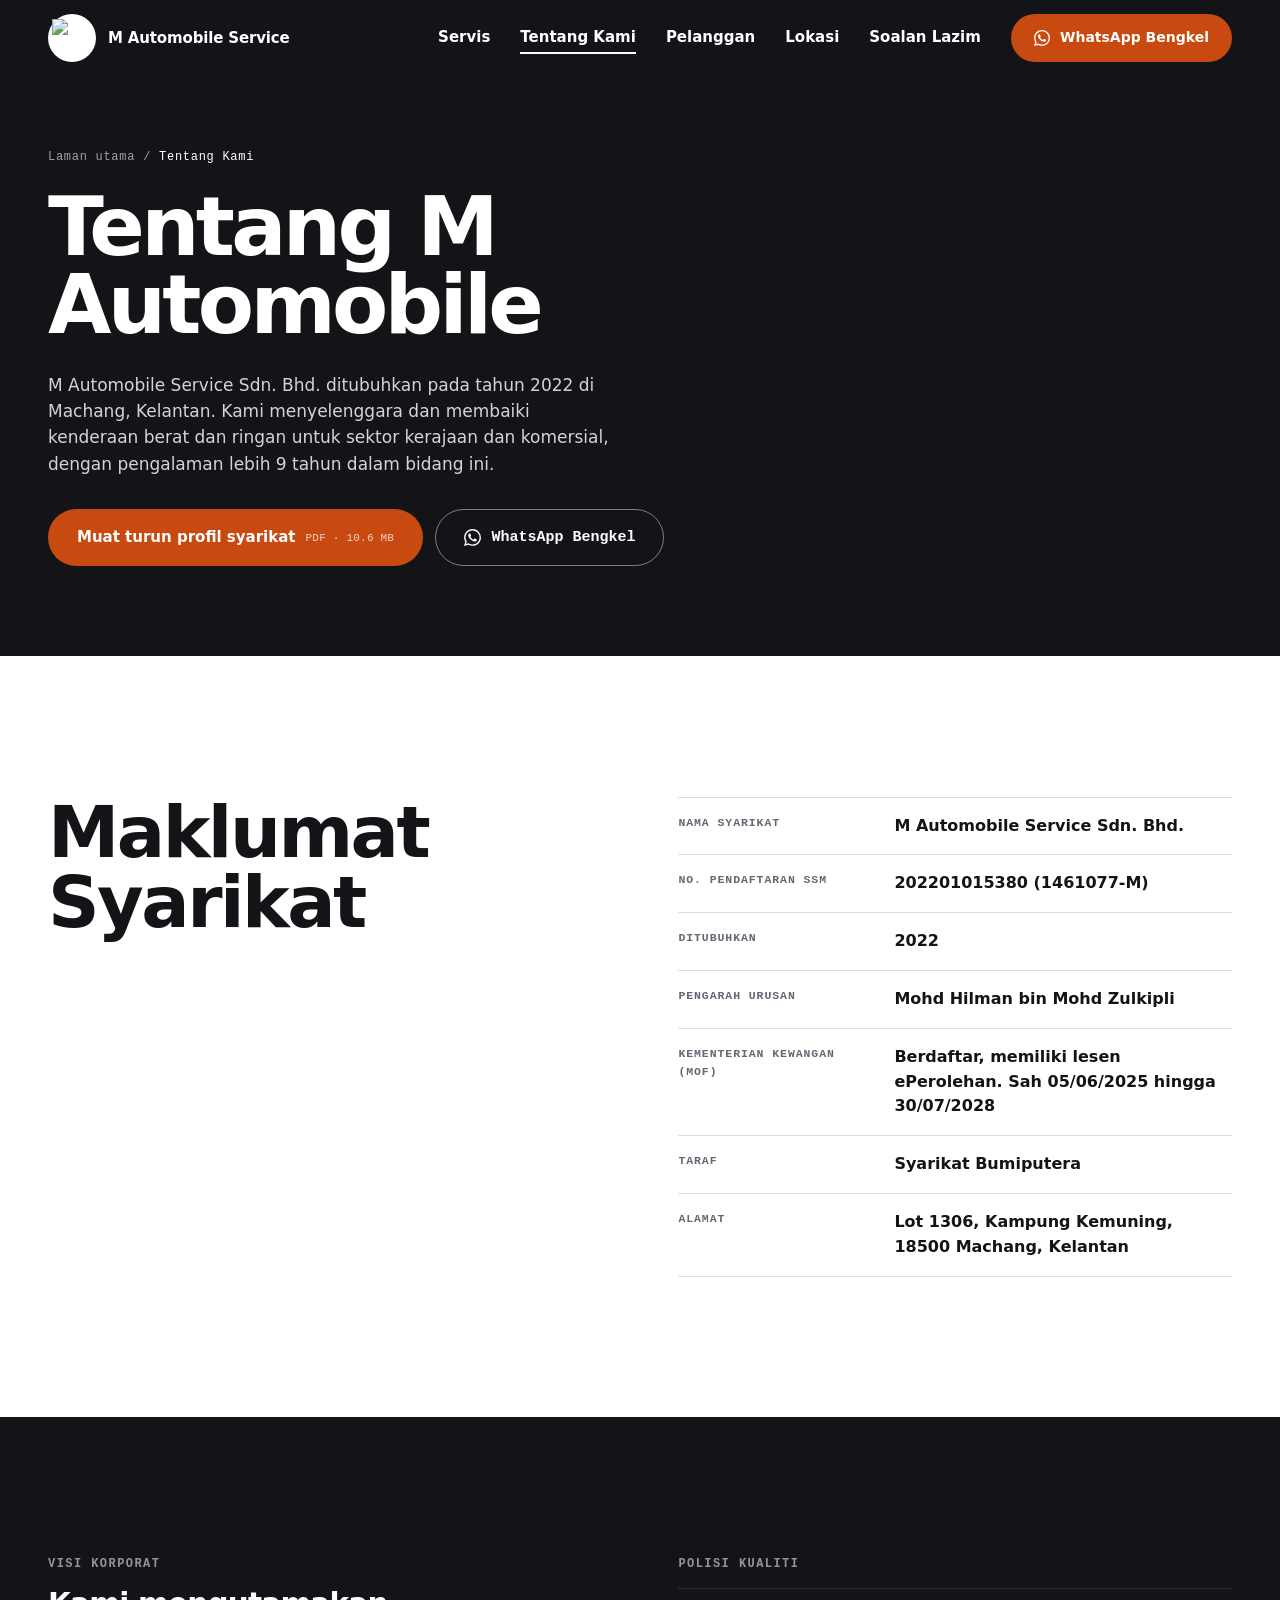
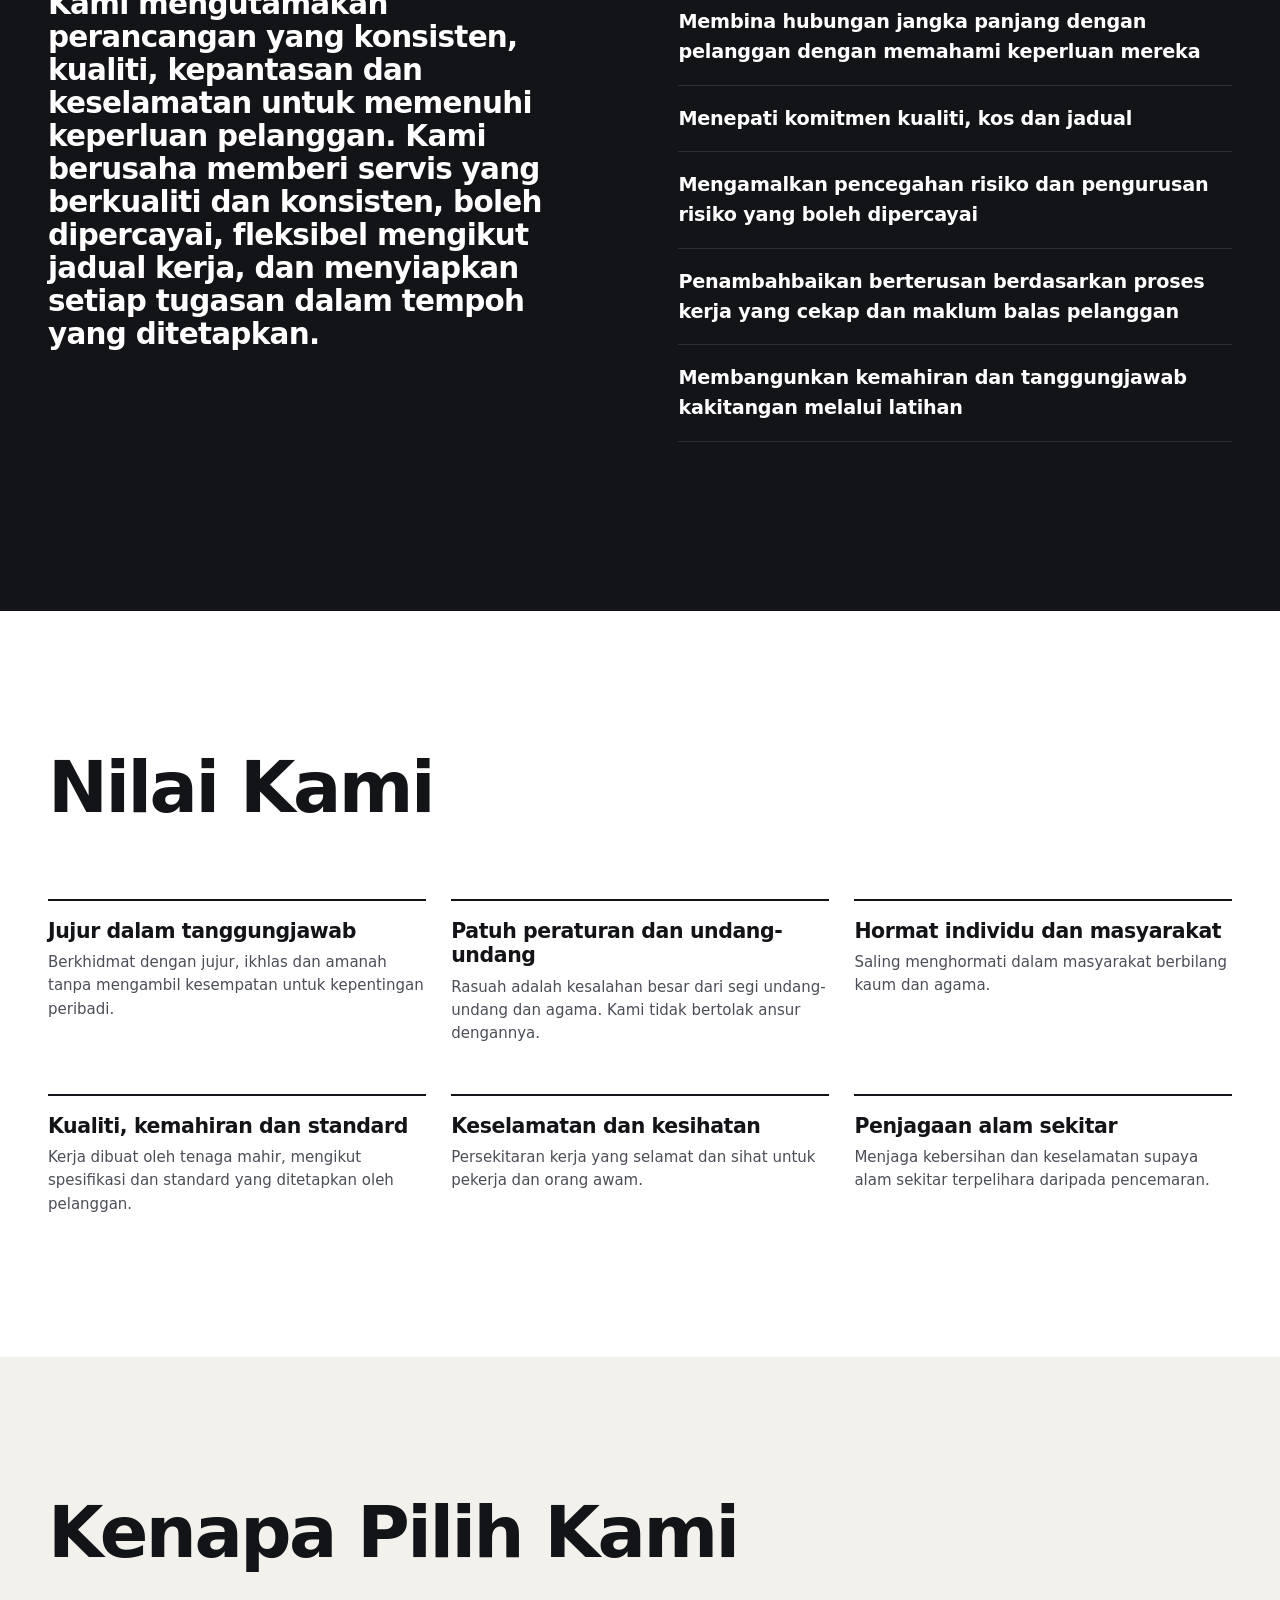
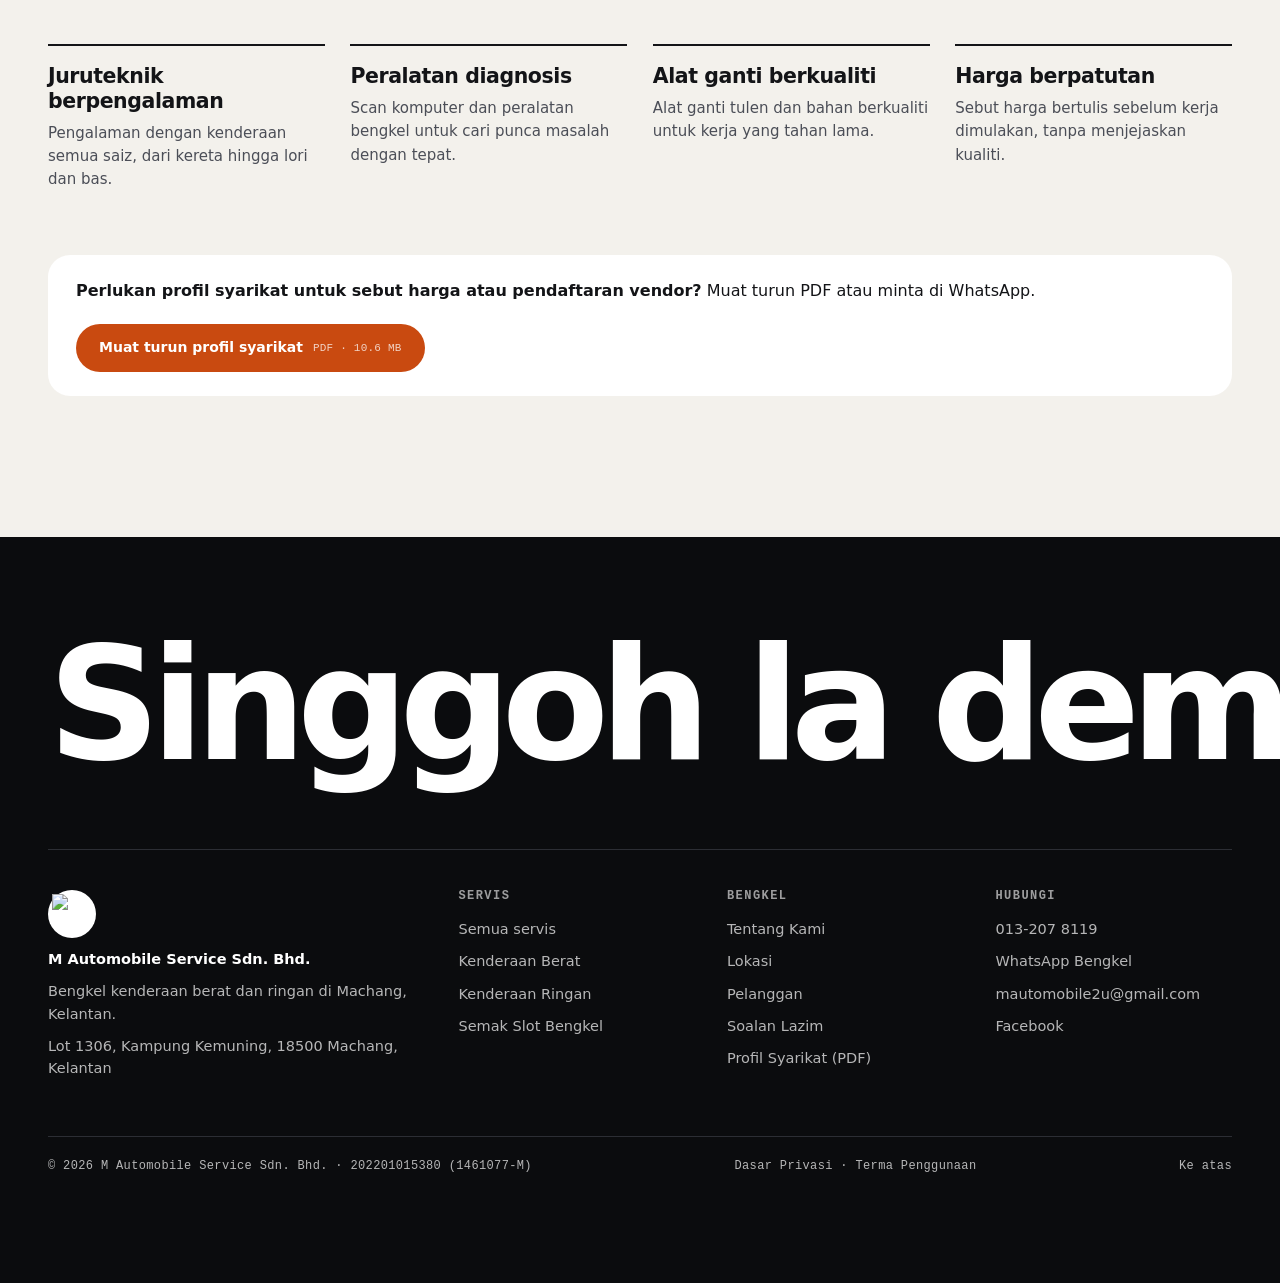
==== commit df8199b0: "Use 013-207 8119 as the only phone and WhatsApp number Co-Authored-By: Claude Opus 5.5 <noreply@anth" ====
--- a/public/about/index.html
+++ b/public/about/index.html
@@ -28,8 +28,8 @@
 <link rel="preload" href="/assets/fonts/HankenGrotesk-400-800.woff2" as="font" type="font/woff2" crossorigin>
 <link rel="preload" href="/assets/fonts/SpaceMono-400.woff2" as="font" type="font/woff2" crossorigin>
 <link rel="preload" href="/assets/fonts/SpaceMono-700.woff2" as="font" type="font/woff2" crossorigin>
-<style>@font-face{font-family:'Hanken Grotesk';font-style:normal;font-weight:400 800;font-display:swap;src:url(/assets/fonts/HankenGrotesk-400-800.woff2) format('woff2');unicode-range:U+0000-00FF,U+0131,U+0152-0153,U+02BB-02BC,U+02C6,U+02DA,U+02DC,U+0304,U+0308,U+0329,U+2000-206F,U+20AC,U+2122,U+2191,U+2193,U+2212,U+2215,U+FEFF,U+FFFD}@font-face{font-family:'Space Mono';font-style:normal;font-weight:400;font-display:swap;src:url(/assets/fonts/SpaceMono-400.woff2) format('woff2');unicode-range:U+0000-00FF,U+0131,U+0152-0153,U+02BB-02BC,U+02C6,U+02DA,U+02DC,U+0304,U+0308,U+0329,U+2000-206F,U+20AC,U+2122,U+2191,U+2193,U+2212,U+2215,U+FEFF,U+FFFD}@font-face{font-family:'Space Mono';font-style:normal;font-weight:700;font-display:swap;src:url(/assets/fonts/SpaceMono-700.woff2) format('woff2');unicode-range:U+0000-00FF,U+0131,U+0152-0153,U+02BB-02BC,U+02C6,U+02DA,U+02DC,U+0304,U+0308,U+0329,U+2000-206F,U+20AC,U+2122,U+2191,U+2193,U+2212,U+2215,U+FEFF,U+FFFD}html.lenis,html.lenis body{height:auto}.lenis:not(.lenis-autoToggle).lenis-stopped{overflow:clip}.lenis.lenis-smooth [data-lenis-prevent]{overscroll-behavior:contain}.lenis.lenis-smooth iframe{pointer-events:none}.lenis.lenis-autoToggle{transition-property:overflow;transition-duration:1ms;transition-behavior:allow-discrete}:root{--ink:#131417;--ink-2:#1D1F23;--ink-deep:#0B0C0E;--cream:#F3F1EC;--white:#fff;--orange:#E85D1B;--orange-dk:#B8420B;--line:#E1DED6;--line-dk:#2C2E34;--text-2:#4B4E57;--muted:#646873;--orange-btn:#C94A10;--wa:#25D366;--sans:"Hanken Grotesk",system-ui,sans-serif;--mono:"Space Mono",ui-monospace,monospace;--wrap:1320px;--gut:clamp(20px,4vw,48px);--ease:cubic-bezier(.22,1,.36,1)}*,*::before,*::after{box-sizing:border-box}html{-webkit-text-size-adjust:100%;background:var(--ink);overscroll-behavior-y:none}body{overflow-x:clip;margin:0;font:400 16px/1.55 var(--sans);color:var(--ink);background:var(--white);-webkit-font-smoothing:antialiased}img{display:block;max-width:100%;height:auto}a{color:inherit;text-decoration:none}h1,h2,h3,p{margin:0}button{font:inherit;cursor:pointer}:focus-visible{outline:2px solid var(--orange);outline-offset:3px;border-radius:4px}.sr{position:absolute;width:1px;height:1px;overflow:hidden;clip:rect(0 0 0 0);white-space:nowrap}.skip{position:absolute;left:12px;top:-60px;background:var(--orange);color:#fff;padding:10px 16px;border-radius:8px;z-index:100}.skip:focus{top:12px}.wrap{max-width:var(--wrap);margin:0 auto;padding:0 var(--gut)}.center{text-align:center}.muted{color:var(--muted)}.eyebrow{font:700 12px/1 var(--mono);letter-spacing:.12em;text-transform:uppercase;color:var(--muted);display:flex;align-items:center;gap:12px}.eyebrow b{color:var(--orange-dk);font-weight:700}.eyebrow b::after{content:"";display:inline-block;width:28px;height:1px;background:currentColor;vertical-align:middle;margin-left:12px;opacity:.5}.center .eyebrow{justify-content:center}h2{font-size:clamp(36px,5.6vw,76px);line-height:.98;font-weight:800;letter-spacing:-.035em;margin-top:20px}h2:first-child{margin-top:0}.lede{font-size:clamp(17px,1.4vw,20px);color:var(--text-2);max-width:46ch;margin-top:20px}.center .lede{margin-inline:auto}.link{color:var(--orange-dk);font-weight:600;padding-bottom:3px;background:linear-gradient(currentColor,currentColor) 0 100% / 100% 1.5px no-repeat}.link:hover{animation:underline-sweep .75s var(--ease)}@keyframes underline-sweep{0%{background-size:100% 1.5px;background-position:100% 100%}45%{background-size:0 1.5px;background-position:100% 100%}46%{background-size:0 1.5px;background-position:0 100%}100%{background-size:100% 1.5px;background-position:0 100%}}.cat h3 a{background:linear-gradient(currentColor,currentColor) 0 100% / 0 2px no-repeat;transition:background-size .5s var(--ease)}.cat:hover h3 a{background-size:100% 2px}.see-also{transition:background .3s,transform .4s var(--ease)}.see-also:hover{transform:translateY(-3px)}.btn[href*="wa.me"]::before,.btn[href^="tel:"]::before,.btn[href*="share.google"]::before{content:"";width:1.15em;height:1.15em;flex:none;background:currentColor;-webkit-mask:var(--ico) center / contain no-repeat;mask:var(--ico) center / contain no-repeat}.btn[href*="wa.me"]{--ico:url("data:image/svg+xml,%3Csvg xmlns='http://www.w3.org/2000/svg' viewBox='0 0 24 24'%3E%3Cpath d='M17.472 14.382c-.297-.149-1.758-.867-2.03-.967-.273-.099-.471-.148-.67.15-.197.297-.767.966-.94 1.164-.173.199-.347.223-.644.075-.297-.15-1.255-.463-2.39-1.475-.883-.788-1.48-1.761-1.653-2.059-.173-.297-.018-.458.13-.606.134-.133.298-.347.446-.52.149-.174.198-.298.298-.497.099-.198.05-.371-.025-.52-.075-.149-.669-1.612-.916-2.207-.242-.579-.487-.5-.669-.51-.173-.008-.371-.01-.57-.01-.198 0-.52.074-.792.372-.272.297-1.04 1.016-1.04 2.479 0 1.462 1.065 2.875 1.213 3.074.149.198 2.096 3.2 5.077 4.487.709.306 1.262.489 1.694.625.712.227 1.36.195 1.871.118.571-.085 1.758-.719 2.006-1.413.248-.694.248-1.289.173-1.413-.074-.124-.272-.198-.57-.347m-5.421 7.403h-.004a9.87 9.87 0 01-5.031-1.378l-.361-.214-3.741.982.998-3.648-.235-.374a9.86 9.86 0 01-1.51-5.26c.001-5.45 4.436-9.884 9.888-9.884 2.64 0 5.122 1.03 6.988 2.898a9.825 9.825 0 012.893 6.994c-.003 5.45-4.437 9.884-9.885 9.884m8.413-18.297A11.815 11.815 0 0012.05 0C5.495 0 .16 5.335.157 11.892c0 2.096.547 4.142 1.588 5.945L.057 24l6.305-1.654a11.882 11.882 0 005.683 1.448h.005c6.554 0 11.89-5.335 11.893-11.893a11.821 11.821 0 00-3.48-8.413z'/%3E%3C/svg%3E")}.btn[href^="tel:"]{--ico:url("data:image/svg+xml,%3Csvg xmlns='http://www.w3.org/2000/svg' viewBox='0 0 24 24' fill='none' stroke='%23000' stroke-width='2' stroke-linecap='round' stroke-linejoin='round'%3E%3Cpath d='M22 16.92v3a2 2 0 0 1-2.18 2 19.79 19.79 0 0 1-8.63-3.07 19.5 19.5 0 0 1-6-6 19.79 19.79 0 0 1-3.07-8.67A2 2 0 0 1 4.11 2h3a2 2 0 0 1 2 1.72 12.84 12.84 0 0 0 .7 2.81 2 2 0 0 1-.45 2.11L8.09 9.91a16 16 0 0 0 6 6l1.27-1.27a2 2 0 0 1 2.11-.45 12.84 12.84 0 0 0 2.81.7A2 2 0 0 1 22 16.92z'/%3E%3C/svg%3E")}.btn[href*="share.google"]{--ico:url("data:image/svg+xml,%3Csvg xmlns='http://www.w3.org/2000/svg' viewBox='0 0 24 24' fill='none' stroke='%23000' stroke-width='2' stroke-linecap='round' stroke-linejoin='round'%3E%3Cpath d='M20 10c0 6-8 12-8 12s-8-6-8-12a8 8 0 0 1 16 0Z'/%3E%3Ccircle cx='12' cy='10' r='3'/%3E%3C/svg%3E")}.btn{display:inline-flex;align-items:center;justify-content:center;gap:10px;padding:16px 28px;border-radius:999px;font-weight:700;font-size:15px;border:1.5px solid transparent;transition:background .25s,color .25s,border-color .25s,transform .25s var(--ease);white-space:nowrap}.btn:active{transform:scale(.97)}.btn-sm{padding:12px 22px;font-size:14px}.btn-o{background:var(--orange-btn);color:#fff}.btn-o:hover{background:var(--orange-dk)}.btn-ink{background:var(--ink);color:#fff}.btn-ink:hover{background:#2A2C31}.btn-line{border-color:rgba(255,255,255,.45);color:#fff;font-family:var(--mono)}.btn-line:hover{background:#fff;color:var(--ink)}.btn-line-dk{border-color:var(--line);background:#fff;color:var(--ink)}.btn-line-dk:hover{border-color:var(--ink)}.btn-wa{background:var(--wa);color:#06331A}.btn-wa:hover{background:#3BE07A}.hdr{position:fixed;inset:0 0 auto;z-index:50;color:#fff;transition:background .35s,color .35s,transform .45s var(--ease),box-shadow .35s}.hdr.solid{background:rgba(243,241,236,.92);backdrop-filter:blur(12px);color:var(--ink);box-shadow:0 1px 0 var(--line)}.hdr.hide{transform:translateY(-100%)}.hdr-in{display:flex;align-items:center;justify-content:space-between;height:76px}.brand{display:flex;align-items:center;gap:12px}.brand-logo{width:48px;height:48px;border-radius:50%;background:#fff;display:grid;place-items:center;flex:none;box-shadow:0 0 0 1px rgba(0,0,0,.06)}.brand-logo img{width:40px;height:auto}.brand-txt{display:flex;flex-direction:column;line-height:1.2}.brand-txt b{font-size:15px;letter-spacing:-.01em}.brand-txt small{font:400 11px var(--mono);opacity:.7;letter-spacing:.04em}.nav{display:flex;align-items:center;gap:30px;font-weight:600;font-size:15px}.nav>a:not(.btn){position:relative}.nav>a:not(.btn)::after{content:"";position:absolute;left:0;right:0;bottom:-4px;height:1.5px;background:currentColor;transform:scaleX(0);transform-origin:right;transition:transform .4s var(--ease)}.nav>a:not(.btn):hover::after,.nav>a[aria-current]::after{transform:scaleX(1);transform-origin:left}.menu-btn{display:none;width:46px;height:46px;border-radius:50%;border:1.5px solid currentColor;background:none;color:inherit;flex-direction:column;justify-content:center;align-items:center;gap:4px}.menu-btn span{width:18px;height:1.5px;background:currentColor;transition:transform .3s,opacity .3s}.menu-btn[aria-expanded="true"] span:nth-child(1){transform:translateY(5.5px) rotate(45deg)}.menu-btn[aria-expanded="true"] span:nth-child(2){opacity:0}.menu-btn[aria-expanded="true"] span:nth-child(3){transform:translateY(-5.5px) rotate(-45deg)}.hero{position:relative;min-height:100svh;color:#fff;background:var(--ink);display:flex;flex-direction:column;justify-content:flex-end;overflow:hidden}.hero-media{position:absolute;inset:0;background:50% 45% / cover no-repeat}.hero-media img{width:100%;height:100%;object-fit:cover;object-position:50% 45%;transform-origin:50% 80%}.hero-media::after{content:"";position:absolute;inset:0;background:linear-gradient(180deg,rgba(10,11,13,.55) 0%,rgba(10,11,13,.15) 35%,rgba(10,11,13,.85) 100%),linear-gradient(90deg,rgba(10,11,13,.6),transparent 70%)}.hero-in{position:relative;width:100%;padding-top:140px;padding-bottom:clamp(48px,7vw,96px)}.hero-eyebrow{color:rgba(255,255,255,.75)}.dot{width:8px;height:8px;border-radius:50%;background:var(--orange);box-shadow:0 0 0 4px rgba(232,93,27,.25)}.hero-h1{margin-top:24px;font-size:clamp(46px,9vw,142px);line-height:.9;font-weight:800;letter-spacing:-.045em}.hero-h1 .l{display:block}.hero-h1 em{font-style:normal;color:var(--orange)}.hero-h1 .l-sm{font-size:.42em;letter-spacing:-.02em;font-weight:600;margin-top:.35em;color:rgba(255,255,255,.85)}.hero-foot{display:flex;justify-content:space-between;align-items:flex-end;gap:40px;margin-top:44px;flex-wrap:wrap}.hero-sub{max-width:52ch;font-size:17px;color:rgba(255,255,255,.82)}.hero-cta{display:flex;gap:12px;flex-wrap:wrap}.hero-bar{position:relative;width:100%;display:flex;justify-content:space-between;gap:20px;padding-top:18px;padding-bottom:22px;border-top:1px solid rgba(255,255,255,.18);font:400 12px var(--mono);letter-spacing:.08em;text-transform:uppercase;color:rgba(255,255,255,.7)}.scroll-cue i{font-style:normal;display:inline-block;animation:bob 1.8s ease-in-out infinite}@keyframes bob{50%{transform:translateY(4px)}}.sec{padding:clamp(80px,11vw,160px) 0;position:relative}.sec-cream{background:var(--cream)}.sec-ink{background:var(--ink);color:#fff}.sec-ink .eyebrow{color:rgba(255,255,255,.55)}.sec-ink .eyebrow b{color:var(--orange)}.sec-ink .lede{color:rgba(255,255,255,.7)}.sec-head{margin-bottom:clamp(48px,6vw,80px)}.statement{font-size:clamp(26px,3.6vw,52px);line-height:1.12;font-weight:600;letter-spacing:-.025em;margin-top:32px;max-width:24ch;text-wrap:balance}.statement .w{opacity:.18}.stats{list-style:none;padding:0;margin:clamp(56px,8vw,110px) 0 0;display:grid;grid-template-columns:repeat(4,1fr);border-top:1px solid var(--line)}.stats li{padding:28px 24px 0 0;border-right:1px solid var(--line);margin-right:24px}.stats li:last-child{border-right:0}.stats b{display:block;font-size:clamp(48px,6vw,92px);line-height:1;font-weight:800;letter-spacing:-.05em}.stats span{display:block;margin-top:14px;font-weight:600;font-size:15px}.stats small{font:400 11.5px var(--mono);color:var(--muted);letter-spacing:.03em}.cats{display:grid;grid-template-columns:1fr 1fr;gap:clamp(16px,2vw,28px)}.cat{background:var(--cream);border-radius:22px;overflow:hidden;display:flex;flex-direction:column}.cat-img{display:block;aspect-ratio:4/3;overflow:hidden}.cat-img img{width:100%;height:118%;object-fit:cover;transition:scale .9s var(--ease)}.cat:hover .cat-img img{scale:1.04}.cat-body{padding:28px 30px 32px;display:flex;flex-direction:column;gap:12px;align-items:flex-start}.cat h3{font-size:clamp(28px,3vw,40px);letter-spacing:-.03em;line-height:1.05}.cat-types{color:var(--text-2);margin-bottom:8px}.jobs{list-style:none;margin:clamp(56px,7vw,96px) 0 0;padding:0;border-top:1px solid var(--line)}.job{--fill:#9A3A0E;position:relative;display:grid;grid-template-columns:1fr auto;align-items:center;gap:20px;padding:26px 0;border-bottom:1px solid var(--line);transition:padding .5s var(--ease),color .25s}.job>:not(.job-fill){position:relative;z-index:1}.job-fill{position:absolute;inset:-1px 0;background:var(--fill);opacity:0;transition:opacity .9s ease-out}.job-t{font-size:clamp(22px,2.6vw,38px);letter-spacing:-.03em;font-weight:700;line-height:1.1;white-space:nowrap}.job-d{color:var(--muted);font-size:14px;text-align:right;transition:opacity .25s,color .25s}.job>.job-imgs{position:absolute;right:16px;top:50%;translate:0 -50%;display:flex;gap:6px;pointer-events:none}.job-imgs img{width:104px;height:74px;object-fit:cover;border-radius:6px;opacity:0;transform:translateX(24px);transition:opacity .3s,transform .5s var(--ease)}.job.on{color:#fff;padding:34px 16px}.job.on .job-fill{opacity:1;transition:opacity .12s}.job.on .job-d{opacity:0}.job.on .job-imgs img{opacity:1;transform:none}.job.on .job-imgs img:nth-child(2){transition-delay:.04s}.job.on .job-imgs img:nth-child(3){transition-delay:.08s}.job.on .job-imgs img:nth-child(4){transition-delay:.12s}.sec-clients{overflow:hidden}.marquee{margin:clamp(48px,6vw,80px) 0;display:grid;gap:14px}.mq-row{overflow:hidden;-webkit-mask:linear-gradient(90deg,transparent,#000 8%,#000 92%,transparent);mask:linear-gradient(90deg,transparent,#000 8%,#000 92%,transparent)}.mq-track{display:flex;width:max-content}.mq-i{display:inline-flex;flex-direction:column;justify-content:center;min-height:104px;padding:18px 34px;background:#fff;border:1px solid var(--line);border-radius:18px;white-space:nowrap;margin-right:14px}.mq-i b{font-size:26px;letter-spacing:-.02em;font-weight:800;line-height:1.1}.mq-i small{font:400 11.5px var(--mono);color:var(--muted);letter-spacing:.04em;margin-top:6px}.mq-i.mono b{font:700 20px var(--mono);letter-spacing:-.01em}@keyframes marquee{to{transform:translateX(-50%)}}.motion .mq-track{animation:marquee 40s linear infinite}.motion .mq-rev .mq-track{animation-direction:reverse}.mq-row:hover .mq-track{animation-play-state:paused}html:not(.motion) .mq-track{flex-wrap:wrap;width:auto;justify-content:center;row-gap:14px}html:not(.motion) .mq-dup{display:none}.enq{display:grid;grid-template-columns:1.25fr .9fr;gap:clamp(32px,5vw,80px);align-items:start}.enq-steps{display:grid;gap:16px}.step{margin:0;border:1px solid var(--line-dk);background:var(--ink-2);border-radius:22px;padding:26px 28px 28px;transition:border-color .4s}.step.done{border-color:rgba(232,93,27,.55)}.step legend{float:left;width:100%;display:flex;align-items:center;gap:12px;font-size:20px;font-weight:700;letter-spacing:-.01em;margin-bottom:18px;padding:0}.step legend small{font:400 11px var(--mono);color:rgba(255,255,255,.5);text-transform:uppercase;letter-spacing:.08em}.sn{font:700 12px var(--mono);color:var(--orange);border:1px solid var(--line-dk);border-radius:999px;padding:5px 10px}.tick{margin-left:auto;width:28px;height:28px;border-radius:50%;border:1px solid var(--line-dk);display:grid;place-items:center;transition:background .3s,border-color .3s}.tick svg{width:16px;height:16px;fill:none;stroke:#fff;stroke-width:2.4;stroke-linecap:round;stroke-linejoin:round;stroke-dasharray:24;stroke-dashoffset:24;transition:stroke-dashoffset .5s var(--ease) .1s}.step.done .tick{background:var(--orange);border-color:var(--orange)}.step.done .tick svg{stroke-dashoffset:0}.chip-label{clear:both;font:400 11px var(--mono);color:rgba(255,255,255,.5);text-transform:uppercase;letter-spacing:.1em;margin:6px 0 10px}.chips{clear:both;display:flex;flex-wrap:wrap;gap:8px;margin-bottom:14px}.chip input{position:absolute;opacity:0;pointer-events:none}.chip span{display:inline-block;padding:10px 18px;border-radius:999px;border:1px solid var(--line-dk);font-size:14.5px;font-weight:600;cursor:pointer;transition:background .2s,border-color .2s,color .2s,transform .2s var(--ease);user-select:none}.chip span:hover{border-color:rgba(255,255,255,.4)}.chip input:checked + span{background:#fff;color:var(--ink);border-color:#fff}.chip input:focus-visible + span{outline:2px solid var(--orange);outline-offset:2px}.fields{display:grid;grid-template-columns:1fr 1fr;gap:10px}.field{display:block}.field input,.field textarea{width:100%;background:var(--ink);border:1px solid var(--line-dk);color:#fff;border-radius:12px;padding:13px 16px;font:inherit;font-size:15px;resize:vertical}.field input::placeholder,.field textarea::placeholder{color:rgba(255,255,255,.4)}.field input:focus,.field textarea:focus{outline:none;border-color:var(--orange)}.phone-wrap{position:sticky;top:100px;display:grid;gap:14px;justify-items:stretch}.phone{background:#0E1512;border:1px solid var(--line-dk);border-radius:30px;overflow:hidden;box-shadow:0 40px 80px -30px rgba(0,0,0,.6)}.chat-head{display:flex;align-items:center;gap:12px;padding:16px 18px;background:#1A2420}.chat-head .av{width:40px;height:40px;border-radius:50%;background:#fff;display:grid;place-items:center}.chat-head b{display:block;font-size:15px}.chat-head small{font:400 12px var(--mono);color:rgba(255,255,255,.55)}.chat-body{padding:26px 18px 34px;min-height:280px;background:radial-gradient(circle at 20% 20%,rgba(255,255,255,.03),transparent 50%),#0E1512}.bubble{background:#005C4B;border-radius:14px 4px 14px 14px;padding:14px 16px;margin-left:14%;font-size:15px;line-height:1.5;display:grid;gap:6px}.bubble .v.empty{color:rgba(255,255,255,.78);font-style:italic}.note{font-size:13px;color:rgba(255,255,255,.55);text-align:center}.loc{display:grid;grid-template-columns:1fr 1.15fr;gap:clamp(20px,3vw,40px)}.loc-info{display:grid;gap:14px;align-content:start}.card{background:var(--cream);border-radius:22px;padding:26px 28px;display:block}.card .eyebrow{margin-bottom:14px}.addr-co{color:var(--text-2);font-size:14px}.addr-big{font-size:clamp(26px,2.6vw,34px);font-weight:800;letter-spacing:-.03em;line-height:1.1;margin:4px 0}.addr-sm{color:var(--text-2);margin-bottom:18px}.hours-na{font-size:17px;font-weight:600}.phones{display:grid;grid-template-columns:1fr 1fr;gap:14px}.phone-card b{display:block;font:700 clamp(20px,2vw,26px) var(--mono);letter-spacing:-.02em;margin-bottom:14px}.phone-card .go{font-size:14px;font-weight:600;color:var(--orange-dk)}.phone-card{transition:background .3s,transform .4s var(--ease)}.phone-card:hover{background:#ECE8E0;transform:translateY(-3px)}.loc-map iframe{width:100%;aspect-ratio:4/3.4;border:0;border-radius:22px;background:var(--cream);filter:grayscale(.25) contrast(1.05)}.dialect{font-size:clamp(26px,3vw,38px);font-weight:700;letter-spacing:-.03em;margin-top:22px}.dialect em{font-style:normal;color:var(--orange-dk)}.loc-map .muted{margin-top:6px;font-size:14px}.faq-head{display:flex;justify-content:space-between;align-items:flex-end;gap:40px;flex-wrap:wrap;margin-bottom:40px}.search input{width:min(380px,100%);padding:16px 22px;border-radius:999px;border:1px solid var(--line);background:#fff;font:inherit}.search input:focus{outline:none;border-color:var(--ink)}.faq-count{font:400 12px var(--mono);margin-bottom:12px;min-height:1em}.faq{border-top:1px solid #D6D2C8}.faq details{border-bottom:1px solid #D6D2C8}.faq summary{list-style:none;cursor:pointer;display:flex;justify-content:space-between;align-items:center;gap:24px;padding:26px 0;font-size:clamp(18px,1.8vw,22px);font-weight:700;letter-spacing:-.015em}.faq summary::-webkit-details-marker{display:none}.faq summary::after{content:"+";flex:none;width:38px;height:38px;border-radius:50%;border:1px solid #D6D2C8;display:grid;place-items:center;font-weight:400;font-size:22px;transition:transform .4s var(--ease),background .3s,color .3s}.faq details[open] summary::after{transform:rotate(45deg);background:var(--ink);color:#fff;border-color:var(--ink)}.faq .ans{overflow:hidden}.faq .ans p{padding:0 60px 26px 0;color:var(--text-2);max-width:70ch}.faq mark{background:#FDEBE1;color:inherit;border-radius:3px;padding:0 2px}.faq-empty{padding:32px 0}.faq-empty .row{display:flex;gap:10px;flex-wrap:wrap;margin-top:14px}.faq-close{margin-top:48px;display:flex;justify-content:space-between;align-items:center;gap:20px;flex-wrap:wrap;background:#fff;border-radius:22px;padding:24px 28px}.ftr{background:var(--ink-deep);color:rgba(255,255,255,.7);padding:clamp(60px,8vw,110px) 0 110px;overflow:hidden}.ftr-big{font-size:clamp(52px,12.2vw,190px);line-height:.85;font-weight:800;letter-spacing:-.06em;color:#fff;white-space:nowrap}.ftr-big span{display:inline-block}.ftr-cols{display:grid;grid-template-columns:1.6fr 1fr 1fr 1fr;gap:32px;margin-top:clamp(48px,6vw,90px);padding-top:40px;border-top:1px solid var(--line-dk)}.ftr-cols>*{display:flex;flex-direction:column;gap:10px;align-items:flex-start;font-size:14.5px}.ftr-cols .eyebrow{color:rgba(255,255,255,.6);margin-bottom:6px}.ftr-cols a:hover{color:#fff}.ftr-brand b{color:#fff}.ftr-bot{display:flex;justify-content:space-between;gap:20px;flex-wrap:wrap;margin-top:56px;padding-top:22px;border-top:1px solid var(--line-dk);font:400 12px var(--mono);letter-spacing:.03em}.ftr-bot a:hover{color:#fff}.phero{position:relative;color:#fff;background:var(--ink);overflow:hidden;padding:150px 0 clamp(56px,7vw,100px)}.phero-in{position:relative}.phero-h1{font-size:clamp(40px,6.4vw,96px);line-height:.95;max-width:16ch;text-wrap:balance}.phero .hero-sub{margin-top:28px}.phero .hero-cta{margin-top:32px}.phero-has-img .phero-in{min-height:52vh;display:flex;flex-direction:column;justify-content:flex-end}.phero-media{position:absolute;inset:0;background:center / cover no-repeat}.phero-media img{width:100%;height:100%;object-fit:cover}.phero-media::after{content:"";position:absolute;inset:0;background:linear-gradient(90deg,rgba(10,11,13,.92) 0%,rgba(10,11,13,.7) 45%,rgba(10,11,13,.35) 100%),linear-gradient(180deg,rgba(10,11,13,.5),transparent 30%)}.crumbs{font:400 12px var(--mono);letter-spacing:.06em;color:rgba(255,255,255,.6);display:flex;flex-wrap:wrap;gap:8px}.crumbs a:hover{color:#fff}.crumbs [aria-current]{color:#fff}.row{display:flex;gap:10px;flex-wrap:wrap;align-items:center}.sec-tight{padding:clamp(48px,6vw,80px) 0}.sec-head-row{display:flex;justify-content:space-between;align-items:flex-end;gap:24px;flex-wrap:wrap}.stats-txt b{font-size:clamp(40px,4.6vw,72px)}.loc-mini{display:grid;grid-template-columns:1.15fr 1fr 1fr;gap:14px;align-items:stretch}.loc-mini .phones{grid-template-columns:1fr}.split{display:grid;grid-template-columns:1fr 1fr;gap:clamp(40px,6vw,96px);align-items:start}.split-big{font-size:clamp(36px,4.4vw,64px);font-weight:800;letter-spacing:-.04em;line-height:1;margin:18px 0 22px}.tags{list-style:none;padding:0;margin:0;display:flex;flex-wrap:wrap;gap:8px}.tags li{padding:10px 18px;border-radius:999px;background:var(--cream);font-weight:600}.worklist{list-style:none;padding:0;margin:18px 0 0;border-top:1px solid var(--line)}.worklist li{display:grid;grid-template-columns:48px 1fr;gap:12px;padding:18px 0;border-bottom:1px solid var(--line);font-size:clamp(17px,1.5vw,20px);font-weight:600;letter-spacing:-.01em}.worklist .n{font:700 12px var(--mono);color:var(--orange-dk);padding-top:5px}.worklist-dk{border-color:var(--line-dk);margin-bottom:28px}.worklist-dk li{border-color:var(--line-dk)}.worklist-dk .n{color:var(--orange)}.see-also{display:grid;gap:10px;padding:clamp(28px,4vw,48px);border-radius:26px;background:var(--cream);transition:background .3s}.see-also:hover{background:#ECE8E0}.see-also b{font-size:clamp(32px,4.6vw,64px);letter-spacing:-.04em;line-height:1}.clist{list-style:none;padding:0;margin:32px 0 0;border-top:1px solid var(--line)}.clist li{display:flex;flex-direction:column;gap:4px;padding:20px 0;border-bottom:1px solid var(--line)}.clist b{font-size:clamp(20px,2vw,26px);letter-spacing:-.02em}.clist small{font:400 12px var(--mono);color:var(--muted);letter-spacing:.03em}.ways{display:grid;grid-template-columns:1fr 1fr;gap:clamp(16px,2vw,28px)}.way{background:#fff;border-radius:22px;padding:clamp(26px,3vw,40px);display:flex;flex-direction:column;gap:16px;align-items:flex-start}.way h3{font-size:clamp(28px,3vw,40px);letter-spacing:-.03em;line-height:1.05}.checks{list-style:none;padding:0;margin:0 0 10px;display:grid;gap:12px}.checks li{padding-left:30px;position:relative;color:var(--text-2)}.checks li::before{content:"";position:absolute;left:0;top:.3em;width:18px;height:18px;border-radius:50%;background:var(--orange) url("data:image/svg+xml,%3Csvg xmlns='http://www.w3.org/2000/svg' viewBox='0 0 24 24' fill='none' stroke='%23fff' stroke-width='3' stroke-linecap='round' stroke-linejoin='round'%3E%3Cpath d='M5 12.5l4.5 4.5L19 7.5'/%3E%3C/svg%3E") center/12px no-repeat}.cta-band{margin-top:48px;display:flex;justify-content:space-between;align-items:center;gap:20px;flex-wrap:wrap;background:#fff;border-radius:22px;padding:24px 28px}.hours{list-style:none;padding:0;margin:0;display:grid;gap:2px}.hours li{display:flex;justify-content:space-between;gap:16px;padding:7px 10px;margin:0 -10px;border-radius:8px;font-size:15px}.hours li b{font:400 13px var(--mono);letter-spacing:.02em}.hours li.today{background:#fff;font-weight:700}.hours li.today b{font-weight:700}.hours-now{display:flex;align-items:center;gap:10px;font-weight:700;margin:-4px 0 14px}.hours-now .dot{box-shadow:none;background:var(--muted)}.hours-now.open .dot{background:#1F9D55;box-shadow:0 0 0 4px rgba(31,157,85,.18)}.phone-card b.fb{font:800 clamp(18px,1.8vw,22px) var(--sans);letter-spacing:-.02em}.prose{max-width:calc(72ch + 2 * var(--gut))}.prose h2{font-size:clamp(22px,2.2vw,28px);letter-spacing:-.02em;line-height:1.2;margin:40px 0 10px}.prose p{color:var(--text-2)}.review{margin-top:clamp(56px,7vw,96px);max-width:860px}.review-stars{font:700 13px var(--mono);letter-spacing:.04em;color:var(--text-2)}.review-stars span{color:var(--orange-dk);letter-spacing:.1em;margin-right:6px}.review blockquote{margin:18px 0 16px;font-size:clamp(24px,3vw,40px);line-height:1.15;font-weight:700;letter-spacing:-.025em;text-wrap:balance}.review figcaption{color:var(--text-2);font-size:15px}.curtain{position:fixed;inset:0;z-index:300;background:var(--orange);display:grid;place-items:center;transform:translateY(100%);visibility:hidden;pointer-events:none}.curtain-mark{display:flex;flex-direction:column;align-items:center;gap:14px;color:#fff}.curtain .brand-logo{width:76px;height:76px;box-shadow:none}.curtain .brand-logo img{width:60px}.curtain-txt{font:700 12px var(--mono);letter-spacing:.16em;text-transform:uppercase}.curtain.cover{visibility:visible;pointer-events:auto;animation:curtain-in .55s cubic-bezier(.76,0,.24,1) forwards}.curtain.cover .curtain-mark{animation:mark-in .55s cubic-bezier(.22,1,.36,1) .12s both}.curtain-on .curtain{visibility:visible;transform:none;animation:curtain-out .75s cubic-bezier(.76,0,.24,1) .1s forwards}.curtain-on .curtain .curtain-mark{animation:mark-out .5s cubic-bezier(.76,0,.24,1) forwards}@keyframes curtain-in{from{transform:translateY(100%)}to{transform:none}}@keyframes curtain-out{from{transform:none}to{transform:translateY(-100%);visibility:hidden}}@keyframes mark-in{from{opacity:0;transform:translateY(24px)}to{opacity:1;transform:none}}@keyframes mark-out{from{opacity:1;transform:none}to{opacity:0;transform:translateY(-24px)}}.dock{display:none}@keyframes rise{from{opacity:.001;transform:translateY(.45em)}to{opacity:1;transform:none}}@keyframes settle{from{transform:scale(1.12)}to{transform:none}}.curtain-on .hero-h1 .l,.curtain-on .phero-h1,.curtain-on [data-hero],.curtain-on .crumbs{animation:rise 1.1s var(--ease) backwards}.curtain-on .crumbs{animation-delay:.5s}.curtain-on .hero-h1 .l:nth-child(1),.curtain-on .phero-h1{animation-delay:.55s}.curtain-on .hero-h1 .l:nth-child(2){animation-delay:.63s}.curtain-on .hero-h1 .l:nth-child(3){animation-delay:.71s}.curtain-on [data-hero]{animation-duration:.9s;animation-delay:.6s}.curtain-on .hero-media img,.curtain-on .phero-media img{animation:settle 2s var(--ease) backwards;animation-delay:.45s}.mq-logo{min-width:220px;align-items:center}.mq-logo img,.logos img{height:44px;width:auto;max-width:170px;object-fit:contain}.wm{font-size:26px;line-height:1.05;letter-spacing:-.02em;font-weight:800;white-space:nowrap}.wm-serif{font-family:Georgia,"Times New Roman",serif;font-style:italic;font-weight:700;letter-spacing:0}.wm-sans{text-transform:uppercase;letter-spacing:.06em;font-size:23px}.wm-mono{font:700 21px var(--mono);letter-spacing:-.01em}.logos{list-style:none;padding:0;margin:0;display:grid;grid-template-columns:repeat(3,1fr);border-top:1px solid var(--line);border-left:1px solid var(--line)}.logos li{display:grid;place-items:center;min-height:160px;padding:28px;border-right:1px solid var(--line);border-bottom:1px solid var(--line)}.logos img{height:56px;max-width:220px}.btn small{font:400 11px var(--mono);opacity:.75;letter-spacing:.02em}.about-row{margin-top:36px;gap:24px}.lede + .row{margin-top:28px}.facts{margin:0;border-top:1px solid var(--line)}.facts>div{display:grid;grid-template-columns:200px 1fr;gap:16px;padding:16px 0;border-bottom:1px solid var(--line)}.facts dt{font:700 11.5px/1.6 var(--mono);letter-spacing:.08em;text-transform:uppercase;color:var(--muted)}.facts dd{margin:0;font-weight:600}.statement-dk{font-size:clamp(22px,2.3vw,32px);max-width:none;margin-top:18px}.values{list-style:none;padding:0;margin:0;display:grid;grid-template-columns:repeat(3,1fr);gap:clamp(32px,4vw,48px) clamp(16px,2vw,28px)}.values-4{grid-template-columns:repeat(4,1fr);margin-bottom:clamp(40px,5vw,64px)}.values li{border-top:2px solid var(--ink);padding-top:18px;display:grid;gap:8px;align-content:start}.worklist-plain li{grid-template-columns:1fr}.values b{font-size:clamp(19px,1.6vw,22px);letter-spacing:-.02em;line-height:1.2}.values p{color:var(--text-2);font-size:15px}@media (max-width:1160px) and (min-width:761px){.nav{gap:18px;font-size:14px}.nav .btn{padding-inline:18px}}@media (max-width:1000px){.values,.values-4,.logos{grid-template-columns:1fr 1fr}.stats{grid-template-columns:1fr 1fr}.stats li:nth-child(2){border-right:0}.stats li:nth-child(n+3){margin-top:28px;border-top:1px solid var(--line)}.enq,.loc,.split,.loc-mini{grid-template-columns:1fr}.phone-wrap{position:static}.ftr-cols{grid-template-columns:1fr 1fr 1fr}.ftr-brand{grid-column:1 / -1}}@media (max-width:760px){.menu-btn{display:inline-flex}.brand-txt small{display:none}.nav{position:fixed;inset:76px 12px auto;flex-direction:column;align-items:stretch;gap:0;padding:12px;background:var(--white);color:var(--ink);border-radius:20px;box-shadow:0 30px 60px -20px rgba(0,0,0,.35);opacity:0;visibility:hidden;transform:translateY(-8px);transition:opacity .3s,transform .3s var(--ease),visibility .3s}.nav.open{opacity:1;visibility:visible;transform:none}.nav>a:not(.btn){padding:16px 12px;border-bottom:1px solid var(--line);font-size:18px}.nav>a:not(.btn)::after{display:none}.nav .btn{margin-top:12px}.hide-sm{display:none}.hero-h1{font-size:10.6vw}.hero-h1 .l-sm{font-size:.5em}.hero-foot{margin-top:28px;gap:24px}.hero-foot>*{min-width:0;width:100%}.hero-sub{font-size:16px}.hero-cta .btn{flex:1;padding-inline:14px}.hero-media img{object-position:38% 50%}.cats,.phones,.fields,.ways{grid-template-columns:1fr}.phero{padding-top:120px}.phero-h1{font-size:clamp(34px,9.4vw,52px)}.phero .hero-cta .btn{flex:1;padding-inline:14px}.job{grid-template-columns:1fr;gap:6px;padding:20px 0}.job.on{padding:20px 0}.job-fill{inset:-1px -14px;border-radius:12px}.job-t{white-space:normal}.job-d{text-align:left}.job.on .job-d{opacity:1;color:rgba(255,255,255,.8)}.job>.job-imgs{position:relative;right:auto;top:auto;translate:none;margin-top:10px}.job-imgs img{width:calc((100% - 18px) / 4);height:64px}.mq-i{min-height:84px;padding:14px 24px}.mq-i b{font-size:20px}.mq-logo{min-width:170px}.mq-logo img{height:34px;max-width:130px}.wm{font-size:20px}.logos li{min-height:120px;padding:18px}.logos img{height:40px;max-width:140px}.values{grid-template-columns:1fr}.facts>div{grid-template-columns:1fr;gap:4px}.step{padding:22px 18px}.bubble{margin-left:6%}.faq .ans p{padding-right:0}.ftr-cols{grid-template-columns:1fr 1fr}.dock{display:grid;grid-template-columns:1fr 1fr;gap:8px;position:fixed;inset:auto 10px 10px;z-index:45;padding:8px;background:rgba(19,20,23,.92);backdrop-filter:blur(10px);border-radius:999px;transform:translateY(140%);transition:transform .45s var(--ease)}.dock.show{transform:none}.dock .btn{padding:14px 10px;font-size:14px}}@media (prefers-reduced-motion:reduce){*,*::before,*::after{animation:none !important;transition:none !important}.curtain{display:none}}</style>
-<script type="application/ld+json">{"@context":"https://schema.org","@type":"AutoRepair","name":"M Automobile Service Sdn. Bhd.","telephone":"+60179468119","address":{"@type":"PostalAddress","streetAddress":"Lot 1306, Kampung Kemuning","postalCode":"18500","addressLocality":"Machang","addressRegion":"Kelantan","addressCountry":"MY"},"areaServed":[{"@type":"City","name":"Machang"},{"@type":"State","name":"Kelantan"}],"identifier":{"@type":"PropertyValue","name":"No. pendaftaran SSM","value":"202201015380 (1461077-M)"},"foundingDate":"2022","hasMap":"https://share.google/wVdMZot1FgRkjnZRT","openingHoursSpecification":[{"@type":"OpeningHoursSpecification","dayOfWeek":["Monday","Tuesday","Wednesday","Thursday","Saturday","Sunday"],"opens":"09:00","closes":"18:00"}],"sameAs":["https://www.facebook.com/p/M-Automobile-Service-Sdn-Bhd-61572429508459/"],"email":"mautomobile2u@gmail.com","knowsAbout":["Lori","Treler","Kenderaan komersial","Kereta","Van","Pikap","Servis berkala","Scan & diagnosis enjin","Overhaul enjin","Brek & absorber","Alignment & balancing","Sistem penyejukan","Elektrikal","Cat kenderaan","Kerja badan (body work)"],"hasOfferCatalog":{"@type":"OfferCatalog","name":"Servis bengkel","itemListElement":[{"@type":"Offer","itemOffered":{"@type":"Service","name":"Servis berkala","description":"Lori, treler, kereta, van dan pikap"}},{"@type":"Offer","itemOffered":{"@type":"Service","name":"Scan & diagnosis enjin","description":"Scan komputer sebelum pembaikan"}},{"@type":"Offer","itemOffered":{"@type":"Service","name":"Overhaul enjin","description":"Kenderaan berat dan ringan"}},{"@type":"Offer","itemOffered":{"@type":"Service","name":"Brek & absorber","description":"Pemeriksaan dan penggantian"}},{"@type":"Offer","itemOffered":{"@type":"Service","name":"Alignment & balancing","description":"Tayar kenderaan berat dan ringan"}},{"@type":"Offer","itemOffered":{"@type":"Service","name":"Sistem penyejukan","description":"Radiator, hos dan kipas"}},{"@type":"Offer","itemOffered":{"@type":"Service","name":"Elektrikal","description":"Pendawaian, bateri dan lampu"}},{"@type":"Offer","itemOffered":{"@type":"Service","name":"Cat kenderaan","description":"Touch-up hingga tukar warna penuh"}},{"@type":"Offer","itemOffered":{"@type":"Service","name":"Kerja badan (body work)","description":"Ketuk kemik, luruskan casis, tukar panel"}}]},"@id":"https://m-automobile-mockup.mnifanmohdariff.workers.dev/#bengkel","url":"https://m-automobile-mockup.mnifanmohdariff.workers.dev/","logo":"https://m-automobile-mockup.mnifanmohdariff.workers.dev/assets/logo.png","image":"https://m-automobile-mockup.mnifanmohdariff.workers.dev/assets/img/pexels-37154110-1920-q74.webp"}</script>
+<style>@font-face{font-family:'Hanken Grotesk';font-style:normal;font-weight:400 800;font-display:swap;src:url(/assets/fonts/HankenGrotesk-400-800.woff2) format('woff2');unicode-range:U+0000-00FF,U+0131,U+0152-0153,U+02BB-02BC,U+02C6,U+02DA,U+02DC,U+0304,U+0308,U+0329,U+2000-206F,U+20AC,U+2122,U+2191,U+2193,U+2212,U+2215,U+FEFF,U+FFFD}@font-face{font-family:'Space Mono';font-style:normal;font-weight:400;font-display:swap;src:url(/assets/fonts/SpaceMono-400.woff2) format('woff2');unicode-range:U+0000-00FF,U+0131,U+0152-0153,U+02BB-02BC,U+02C6,U+02DA,U+02DC,U+0304,U+0308,U+0329,U+2000-206F,U+20AC,U+2122,U+2191,U+2193,U+2212,U+2215,U+FEFF,U+FFFD}@font-face{font-family:'Space Mono';font-style:normal;font-weight:700;font-display:swap;src:url(/assets/fonts/SpaceMono-700.woff2) format('woff2');unicode-range:U+0000-00FF,U+0131,U+0152-0153,U+02BB-02BC,U+02C6,U+02DA,U+02DC,U+0304,U+0308,U+0329,U+2000-206F,U+20AC,U+2122,U+2191,U+2193,U+2212,U+2215,U+FEFF,U+FFFD}html.lenis,html.lenis body{height:auto}.lenis:not(.lenis-autoToggle).lenis-stopped{overflow:clip}.lenis.lenis-smooth [data-lenis-prevent]{overscroll-behavior:contain}.lenis.lenis-smooth iframe{pointer-events:none}.lenis.lenis-autoToggle{transition-property:overflow;transition-duration:1ms;transition-behavior:allow-discrete}:root{--ink:#131417;--ink-2:#1D1F23;--ink-deep:#0B0C0E;--cream:#F3F1EC;--white:#fff;--orange:#E85D1B;--orange-dk:#B8420B;--line:#E1DED6;--line-dk:#2C2E34;--text-2:#4B4E57;--muted:#646873;--orange-btn:#C94A10;--wa:#25D366;--sans:"Hanken Grotesk",system-ui,sans-serif;--mono:"Space Mono",ui-monospace,monospace;--wrap:1320px;--gut:clamp(20px,4vw,48px);--ease:cubic-bezier(.22,1,.36,1)}*,*::before,*::after{box-sizing:border-box}html{-webkit-text-size-adjust:100%;background:var(--ink);overscroll-behavior-y:none}body{overflow-x:clip;margin:0;font:400 16px/1.55 var(--sans);color:var(--ink);background:var(--white);-webkit-font-smoothing:antialiased}img{display:block;max-width:100%;height:auto}a{color:inherit;text-decoration:none}h1,h2,h3,p{margin:0}button{font:inherit;cursor:pointer}:focus-visible{outline:2px solid var(--orange);outline-offset:3px;border-radius:4px}.sr{position:absolute;width:1px;height:1px;overflow:hidden;clip:rect(0 0 0 0);white-space:nowrap}.skip{position:absolute;left:12px;top:-60px;background:var(--orange);color:#fff;padding:10px 16px;border-radius:8px;z-index:100}.skip:focus{top:12px}.wrap{max-width:var(--wrap);margin:0 auto;padding:0 var(--gut)}.center{text-align:center}.muted{color:var(--muted)}.eyebrow{font:700 12px/1 var(--mono);letter-spacing:.12em;text-transform:uppercase;color:var(--muted);display:flex;align-items:center;gap:12px}.eyebrow b{color:var(--orange-dk);font-weight:700}.eyebrow b::after{content:"";display:inline-block;width:28px;height:1px;background:currentColor;vertical-align:middle;margin-left:12px;opacity:.5}.center .eyebrow{justify-content:center}h2{font-size:clamp(36px,5.6vw,76px);line-height:.98;font-weight:800;letter-spacing:-.035em;margin-top:20px}h2:first-child{margin-top:0}.lede{font-size:clamp(17px,1.4vw,20px);color:var(--text-2);max-width:46ch;margin-top:20px}.center .lede{margin-inline:auto}.link{color:var(--orange-dk);font-weight:600;padding-bottom:3px;background:linear-gradient(currentColor,currentColor) 0 100% / 100% 1.5px no-repeat}.link:hover{animation:underline-sweep .75s var(--ease)}@keyframes underline-sweep{0%{background-size:100% 1.5px;background-position:100% 100%}45%{background-size:0 1.5px;background-position:100% 100%}46%{background-size:0 1.5px;background-position:0 100%}100%{background-size:100% 1.5px;background-position:0 100%}}.cat h3 a{background:linear-gradient(currentColor,currentColor) 0 100% / 0 2px no-repeat;transition:background-size .5s var(--ease)}.cat:hover h3 a{background-size:100% 2px}.see-also{transition:background .3s,transform .4s var(--ease)}.see-also:hover{transform:translateY(-3px)}.btn[href*="wa.me"]::before,.btn[href^="tel:"]::before,.btn[href*="share.google"]::before{content:"";width:1.15em;height:1.15em;flex:none;background:currentColor;-webkit-mask:var(--ico) center / contain no-repeat;mask:var(--ico) center / contain no-repeat}.btn[href*="wa.me"]{--ico:url("data:image/svg+xml,%3Csvg xmlns='http://www.w3.org/2000/svg' viewBox='0 0 24 24'%3E%3Cpath d='M17.472 14.382c-.297-.149-1.758-.867-2.03-.967-.273-.099-.471-.148-.67.15-.197.297-.767.966-.94 1.164-.173.199-.347.223-.644.075-.297-.15-1.255-.463-2.39-1.475-.883-.788-1.48-1.761-1.653-2.059-.173-.297-.018-.458.13-.606.134-.133.298-.347.446-.52.149-.174.198-.298.298-.497.099-.198.05-.371-.025-.52-.075-.149-.669-1.612-.916-2.207-.242-.579-.487-.5-.669-.51-.173-.008-.371-.01-.57-.01-.198 0-.52.074-.792.372-.272.297-1.04 1.016-1.04 2.479 0 1.462 1.065 2.875 1.213 3.074.149.198 2.096 3.2 5.077 4.487.709.306 1.262.489 1.694.625.712.227 1.36.195 1.871.118.571-.085 1.758-.719 2.006-1.413.248-.694.248-1.289.173-1.413-.074-.124-.272-.198-.57-.347m-5.421 7.403h-.004a9.87 9.87 0 01-5.031-1.378l-.361-.214-3.741.982.998-3.648-.235-.374a9.86 9.86 0 01-1.51-5.26c.001-5.45 4.436-9.884 9.888-9.884 2.64 0 5.122 1.03 6.988 2.898a9.825 9.825 0 012.893 6.994c-.003 5.45-4.437 9.884-9.885 9.884m8.413-18.297A11.815 11.815 0 0012.05 0C5.495 0 .16 5.335.157 11.892c0 2.096.547 4.142 1.588 5.945L.057 24l6.305-1.654a11.882 11.882 0 005.683 1.448h.005c6.554 0 11.89-5.335 11.893-11.893a11.821 11.821 0 00-3.48-8.413z'/%3E%3C/svg%3E")}.btn[href^="tel:"]{--ico:url("data:image/svg+xml,%3Csvg xmlns='http://www.w3.org/2000/svg' viewBox='0 0 24 24' fill='none' stroke='%23000' stroke-width='2' stroke-linecap='round' stroke-linejoin='round'%3E%3Cpath d='M22 16.92v3a2 2 0 0 1-2.18 2 19.79 19.79 0 0 1-8.63-3.07 19.5 19.5 0 0 1-6-6 19.79 19.79 0 0 1-3.07-8.67A2 2 0 0 1 4.11 2h3a2 2 0 0 1 2 1.72 12.84 12.84 0 0 0 .7 2.81 2 2 0 0 1-.45 2.11L8.09 9.91a16 16 0 0 0 6 6l1.27-1.27a2 2 0 0 1 2.11-.45 12.84 12.84 0 0 0 2.81.7A2 2 0 0 1 22 16.92z'/%3E%3C/svg%3E")}.btn[href*="share.google"]{--ico:url("data:image/svg+xml,%3Csvg xmlns='http://www.w3.org/2000/svg' viewBox='0 0 24 24' fill='none' stroke='%23000' stroke-width='2' stroke-linecap='round' stroke-linejoin='round'%3E%3Cpath d='M20 10c0 6-8 12-8 12s-8-6-8-12a8 8 0 0 1 16 0Z'/%3E%3Ccircle cx='12' cy='10' r='3'/%3E%3C/svg%3E")}.btn{display:inline-flex;align-items:center;justify-content:center;gap:10px;padding:16px 28px;border-radius:999px;font-weight:700;font-size:15px;border:1.5px solid transparent;transition:background .25s,color .25s,border-color .25s,transform .25s var(--ease);white-space:nowrap}.btn:active{transform:scale(.97)}.btn-sm{padding:12px 22px;font-size:14px}.btn-o{background:var(--orange-btn);color:#fff}.btn-o:hover{background:var(--orange-dk)}.btn-ink{background:var(--ink);color:#fff}.btn-ink:hover{background:#2A2C31}.btn-line{border-color:rgba(255,255,255,.45);color:#fff;font-family:var(--mono)}.btn-line:hover{background:#fff;color:var(--ink)}.btn-line-dk{border-color:var(--line);background:#fff;color:var(--ink)}.btn-line-dk:hover{border-color:var(--ink)}.btn-wa{background:var(--wa);color:#06331A}.btn-wa:hover{background:#3BE07A}.hdr{position:fixed;inset:0 0 auto;z-index:50;color:#fff;transition:background .35s,color .35s,transform .45s var(--ease),box-shadow .35s}.hdr.solid{background:rgba(243,241,236,.92);backdrop-filter:blur(12px);color:var(--ink);box-shadow:0 1px 0 var(--line)}.hdr.hide{transform:translateY(-100%)}.hdr-in{display:flex;align-items:center;justify-content:space-between;height:76px}.brand{display:flex;align-items:center;gap:12px}.brand-logo{width:48px;height:48px;border-radius:50%;background:#fff;display:grid;place-items:center;flex:none;box-shadow:0 0 0 1px rgba(0,0,0,.06)}.brand-logo img{width:40px;height:auto}.brand-txt{display:flex;flex-direction:column;line-height:1.2}.brand-txt b{font-size:15px;letter-spacing:-.01em}.brand-txt small{font:400 11px var(--mono);opacity:.7;letter-spacing:.04em}.nav{display:flex;align-items:center;gap:30px;font-weight:600;font-size:15px}.nav>a:not(.btn){position:relative}.nav>a:not(.btn)::after{content:"";position:absolute;left:0;right:0;bottom:-4px;height:1.5px;background:currentColor;transform:scaleX(0);transform-origin:right;transition:transform .4s var(--ease)}.nav>a:not(.btn):hover::after,.nav>a[aria-current]::after{transform:scaleX(1);transform-origin:left}.menu-btn{display:none;width:46px;height:46px;border-radius:50%;border:1.5px solid currentColor;background:none;color:inherit;flex-direction:column;justify-content:center;align-items:center;gap:4px}.menu-btn span{width:18px;height:1.5px;background:currentColor;transition:transform .3s,opacity .3s}.menu-btn[aria-expanded="true"] span:nth-child(1){transform:translateY(5.5px) rotate(45deg)}.menu-btn[aria-expanded="true"] span:nth-child(2){opacity:0}.menu-btn[aria-expanded="true"] span:nth-child(3){transform:translateY(-5.5px) rotate(-45deg)}.hero{position:relative;min-height:100svh;color:#fff;background:var(--ink);display:flex;flex-direction:column;justify-content:flex-end;overflow:hidden}.hero-media{position:absolute;inset:0;background:50% 45% / cover no-repeat}.hero-media img{width:100%;height:100%;object-fit:cover;object-position:50% 45%;transform-origin:50% 80%}.hero-media::after{content:"";position:absolute;inset:0;background:linear-gradient(180deg,rgba(10,11,13,.55) 0%,rgba(10,11,13,.15) 35%,rgba(10,11,13,.85) 100%),linear-gradient(90deg,rgba(10,11,13,.6),transparent 70%)}.hero-in{position:relative;width:100%;padding-top:140px;padding-bottom:clamp(48px,7vw,96px)}.hero-eyebrow{color:rgba(255,255,255,.75)}.dot{width:8px;height:8px;border-radius:50%;background:var(--orange);box-shadow:0 0 0 4px rgba(232,93,27,.25)}.hero-h1{margin-top:24px;font-size:clamp(46px,9vw,142px);line-height:.9;font-weight:800;letter-spacing:-.045em}.hero-h1 .l{display:block}.hero-h1 em{font-style:normal;color:var(--orange)}.hero-h1 .l-sm{font-size:.42em;letter-spacing:-.02em;font-weight:600;margin-top:.35em;color:rgba(255,255,255,.85)}.hero-foot{display:flex;justify-content:space-between;align-items:flex-end;gap:40px;margin-top:44px;flex-wrap:wrap}.hero-sub{max-width:52ch;font-size:17px;color:rgba(255,255,255,.82)}.hero-cta{display:flex;gap:12px;flex-wrap:wrap}.hero-bar{position:relative;width:100%;display:flex;justify-content:space-between;gap:20px;padding-top:18px;padding-bottom:22px;border-top:1px solid rgba(255,255,255,.18);font:400 12px var(--mono);letter-spacing:.08em;text-transform:uppercase;color:rgba(255,255,255,.7)}.scroll-cue i{font-style:normal;display:inline-block;animation:bob 1.8s ease-in-out infinite}@keyframes bob{50%{transform:translateY(4px)}}.sec{padding:clamp(80px,11vw,160px) 0;position:relative}.sec-cream{background:var(--cream)}.sec-ink{background:var(--ink);color:#fff}.sec-ink .eyebrow{color:rgba(255,255,255,.55)}.sec-ink .eyebrow b{color:var(--orange)}.sec-ink .lede{color:rgba(255,255,255,.7)}.sec-head{margin-bottom:clamp(48px,6vw,80px)}.statement{font-size:clamp(26px,3.6vw,52px);line-height:1.12;font-weight:600;letter-spacing:-.025em;margin-top:32px;max-width:24ch;text-wrap:balance}.statement .w{opacity:.18}.stats{list-style:none;padding:0;margin:clamp(56px,8vw,110px) 0 0;display:grid;grid-template-columns:repeat(4,1fr);border-top:1px solid var(--line)}.stats li{padding:28px 24px 0 0;border-right:1px solid var(--line);margin-right:24px}.stats li:last-child{border-right:0}.stats b{display:block;font-size:clamp(48px,6vw,92px);line-height:1;font-weight:800;letter-spacing:-.05em}.stats span{display:block;margin-top:14px;font-weight:600;font-size:15px}.stats small{font:400 11.5px var(--mono);color:var(--muted);letter-spacing:.03em}.cats{display:grid;grid-template-columns:1fr 1fr;gap:clamp(16px,2vw,28px)}.cat{background:var(--cream);border-radius:22px;overflow:hidden;display:flex;flex-direction:column}.cat-img{display:block;aspect-ratio:4/3;overflow:hidden}.cat-img img{width:100%;height:118%;object-fit:cover;transition:scale .9s var(--ease)}.cat:hover .cat-img img{scale:1.04}.cat-body{padding:28px 30px 32px;display:flex;flex-direction:column;gap:12px;align-items:flex-start}.cat h3{font-size:clamp(28px,3vw,40px);letter-spacing:-.03em;line-height:1.05}.cat-types{color:var(--text-2);margin-bottom:8px}.jobs{list-style:none;margin:clamp(56px,7vw,96px) 0 0;padding:0;border-top:1px solid var(--line)}.job{--fill:#9A3A0E;position:relative;display:grid;grid-template-columns:1fr auto;align-items:center;gap:20px;padding:26px 0;border-bottom:1px solid var(--line);transition:padding .5s var(--ease),color .25s}.job>:not(.job-fill){position:relative;z-index:1}.job-fill{position:absolute;inset:-1px 0;background:var(--fill);opacity:0;transition:opacity .9s ease-out}.job-t{font-size:clamp(22px,2.6vw,38px);letter-spacing:-.03em;font-weight:700;line-height:1.1;white-space:nowrap}.job-d{color:var(--muted);font-size:14px;text-align:right;transition:opacity .25s,color .25s}.job>.job-imgs{position:absolute;right:16px;top:50%;translate:0 -50%;display:flex;gap:6px;pointer-events:none}.job-imgs img{width:104px;height:74px;object-fit:cover;border-radius:6px;opacity:0;transform:translateX(24px);transition:opacity .3s,transform .5s var(--ease)}.job.on{color:#fff;padding:34px 16px}.job.on .job-fill{opacity:1;transition:opacity .12s}.job.on .job-d{opacity:0}.job.on .job-imgs img{opacity:1;transform:none}.job.on .job-imgs img:nth-child(2){transition-delay:.04s}.job.on .job-imgs img:nth-child(3){transition-delay:.08s}.job.on .job-imgs img:nth-child(4){transition-delay:.12s}.sec-clients{overflow:hidden}.marquee{margin:clamp(48px,6vw,80px) 0;display:grid;gap:14px}.mq-row{overflow:hidden;-webkit-mask:linear-gradient(90deg,transparent,#000 8%,#000 92%,transparent);mask:linear-gradient(90deg,transparent,#000 8%,#000 92%,transparent)}.mq-track{display:flex;width:max-content}.mq-i{display:inline-flex;flex-direction:column;justify-content:center;min-height:104px;padding:18px 34px;background:#fff;border:1px solid var(--line);border-radius:18px;white-space:nowrap;margin-right:14px}.mq-i b{font-size:26px;letter-spacing:-.02em;font-weight:800;line-height:1.1}.mq-i small{font:400 11.5px var(--mono);color:var(--muted);letter-spacing:.04em;margin-top:6px}.mq-i.mono b{font:700 20px var(--mono);letter-spacing:-.01em}@keyframes marquee{to{transform:translateX(-50%)}}.motion .mq-track{animation:marquee 40s linear infinite}.motion .mq-rev .mq-track{animation-direction:reverse}.mq-row:hover .mq-track{animation-play-state:paused}html:not(.motion) .mq-track{flex-wrap:wrap;width:auto;justify-content:center;row-gap:14px}html:not(.motion) .mq-dup{display:none}.enq{display:grid;grid-template-columns:1.25fr .9fr;gap:clamp(32px,5vw,80px);align-items:start}.enq-steps{display:grid;gap:16px}.step{margin:0;border:1px solid var(--line-dk);background:var(--ink-2);border-radius:22px;padding:26px 28px 28px;transition:border-color .4s}.step.done{border-color:rgba(232,93,27,.55)}.step legend{float:left;width:100%;display:flex;align-items:center;gap:12px;font-size:20px;font-weight:700;letter-spacing:-.01em;margin-bottom:18px;padding:0}.step legend small{font:400 11px var(--mono);color:rgba(255,255,255,.5);text-transform:uppercase;letter-spacing:.08em}.sn{font:700 12px var(--mono);color:var(--orange);border:1px solid var(--line-dk);border-radius:999px;padding:5px 10px}.tick{margin-left:auto;width:28px;height:28px;border-radius:50%;border:1px solid var(--line-dk);display:grid;place-items:center;transition:background .3s,border-color .3s}.tick svg{width:16px;height:16px;fill:none;stroke:#fff;stroke-width:2.4;stroke-linecap:round;stroke-linejoin:round;stroke-dasharray:24;stroke-dashoffset:24;transition:stroke-dashoffset .5s var(--ease) .1s}.step.done .tick{background:var(--orange);border-color:var(--orange)}.step.done .tick svg{stroke-dashoffset:0}.chip-label{clear:both;font:400 11px var(--mono);color:rgba(255,255,255,.5);text-transform:uppercase;letter-spacing:.1em;margin:6px 0 10px}.chips{clear:both;display:flex;flex-wrap:wrap;gap:8px;margin-bottom:14px}.chip input{position:absolute;opacity:0;pointer-events:none}.chip span{display:inline-block;padding:10px 18px;border-radius:999px;border:1px solid var(--line-dk);font-size:14.5px;font-weight:600;cursor:pointer;transition:background .2s,border-color .2s,color .2s,transform .2s var(--ease);user-select:none}.chip span:hover{border-color:rgba(255,255,255,.4)}.chip input:checked + span{background:#fff;color:var(--ink);border-color:#fff}.chip input:focus-visible + span{outline:2px solid var(--orange);outline-offset:2px}.fields{display:grid;grid-template-columns:1fr 1fr;gap:10px}.field{display:block}.field input,.field textarea{width:100%;background:var(--ink);border:1px solid var(--line-dk);color:#fff;border-radius:12px;padding:13px 16px;font:inherit;font-size:15px;resize:vertical}.field input::placeholder,.field textarea::placeholder{color:rgba(255,255,255,.4)}.field input:focus,.field textarea:focus{outline:none;border-color:var(--orange)}.phone-wrap{position:sticky;top:100px;display:grid;gap:14px;justify-items:stretch}.phone{background:#0E1512;border:1px solid var(--line-dk);border-radius:30px;overflow:hidden;box-shadow:0 40px 80px -30px rgba(0,0,0,.6)}.chat-head{display:flex;align-items:center;gap:12px;padding:16px 18px;background:#1A2420}.chat-head .av{width:40px;height:40px;border-radius:50%;background:#fff;display:grid;place-items:center}.chat-head b{display:block;font-size:15px}.chat-head small{font:400 12px var(--mono);color:rgba(255,255,255,.55)}.chat-body{padding:26px 18px 34px;min-height:280px;background:radial-gradient(circle at 20% 20%,rgba(255,255,255,.03),transparent 50%),#0E1512}.bubble{background:#005C4B;border-radius:14px 4px 14px 14px;padding:14px 16px;margin-left:14%;font-size:15px;line-height:1.5;display:grid;gap:6px}.bubble .v.empty{color:rgba(255,255,255,.78);font-style:italic}.note{font-size:13px;color:rgba(255,255,255,.55);text-align:center}.loc{display:grid;grid-template-columns:1fr 1.15fr;gap:clamp(20px,3vw,40px)}.loc-info{display:grid;gap:14px;align-content:start}.card{background:var(--cream);border-radius:22px;padding:26px 28px;display:block}.card .eyebrow{margin-bottom:14px}.addr-co{color:var(--text-2);font-size:14px}.addr-big{font-size:clamp(26px,2.6vw,34px);font-weight:800;letter-spacing:-.03em;line-height:1.1;margin:4px 0}.addr-sm{color:var(--text-2);margin-bottom:18px}.hours-na{font-size:17px;font-weight:600}.phones{display:grid;grid-template-columns:repeat(auto-fit,minmax(220px,1fr));gap:14px}.phone-card b{display:block;font:700 clamp(20px,2vw,26px) var(--mono);letter-spacing:-.02em;margin-bottom:14px}.phone-card .go{font-size:14px;font-weight:600;color:var(--orange-dk)}.phone-card{transition:background .3s,transform .4s var(--ease)}.phone-card:hover{background:#ECE8E0;transform:translateY(-3px)}.loc-map iframe{width:100%;aspect-ratio:4/3.4;border:0;border-radius:22px;background:var(--cream);filter:grayscale(.25) contrast(1.05)}.dialect{font-size:clamp(26px,3vw,38px);font-weight:700;letter-spacing:-.03em;margin-top:22px}.dialect em{font-style:normal;color:var(--orange-dk)}.loc-map .muted{margin-top:6px;font-size:14px}.faq-head{display:flex;justify-content:space-between;align-items:flex-end;gap:40px;flex-wrap:wrap;margin-bottom:40px}.search input{width:min(380px,100%);padding:16px 22px;border-radius:999px;border:1px solid var(--line);background:#fff;font:inherit}.search input:focus{outline:none;border-color:var(--ink)}.faq-count{font:400 12px var(--mono);margin-bottom:12px;min-height:1em}.faq{border-top:1px solid #D6D2C8}.faq details{border-bottom:1px solid #D6D2C8}.faq summary{list-style:none;cursor:pointer;display:flex;justify-content:space-between;align-items:center;gap:24px;padding:26px 0;font-size:clamp(18px,1.8vw,22px);font-weight:700;letter-spacing:-.015em}.faq summary::-webkit-details-marker{display:none}.faq summary::after{content:"+";flex:none;width:38px;height:38px;border-radius:50%;border:1px solid #D6D2C8;display:grid;place-items:center;font-weight:400;font-size:22px;transition:transform .4s var(--ease),background .3s,color .3s}.faq details[open] summary::after{transform:rotate(45deg);background:var(--ink);color:#fff;border-color:var(--ink)}.faq .ans{overflow:hidden}.faq .ans p{padding:0 60px 26px 0;color:var(--text-2);max-width:70ch}.faq mark{background:#FDEBE1;color:inherit;border-radius:3px;padding:0 2px}.faq-empty{padding:32px 0}.faq-empty .row{display:flex;gap:10px;flex-wrap:wrap;margin-top:14px}.faq-close{margin-top:48px;display:flex;justify-content:space-between;align-items:center;gap:20px;flex-wrap:wrap;background:#fff;border-radius:22px;padding:24px 28px}.ftr{background:var(--ink-deep);color:rgba(255,255,255,.7);padding:clamp(60px,8vw,110px) 0 110px;overflow:hidden}.ftr-big{font-size:clamp(52px,12.2vw,190px);line-height:.85;font-weight:800;letter-spacing:-.06em;color:#fff;white-space:nowrap}.ftr-big span{display:inline-block}.ftr-cols{display:grid;grid-template-columns:1.6fr 1fr 1fr 1fr;gap:32px;margin-top:clamp(48px,6vw,90px);padding-top:40px;border-top:1px solid var(--line-dk)}.ftr-cols>*{display:flex;flex-direction:column;gap:10px;align-items:flex-start;font-size:14.5px}.ftr-cols .eyebrow{color:rgba(255,255,255,.6);margin-bottom:6px}.ftr-cols a:hover{color:#fff}.ftr-brand b{color:#fff}.ftr-bot{display:flex;justify-content:space-between;gap:20px;flex-wrap:wrap;margin-top:56px;padding-top:22px;border-top:1px solid var(--line-dk);font:400 12px var(--mono);letter-spacing:.03em}.ftr-bot a:hover{color:#fff}.phero{position:relative;color:#fff;background:var(--ink);overflow:hidden;padding:150px 0 clamp(56px,7vw,100px)}.phero-in{position:relative}.phero-h1{font-size:clamp(40px,6.4vw,96px);line-height:.95;max-width:16ch;text-wrap:balance}.phero .hero-sub{margin-top:28px}.phero .hero-cta{margin-top:32px}.phero-has-img .phero-in{min-height:52vh;display:flex;flex-direction:column;justify-content:flex-end}.phero-media{position:absolute;inset:0;background:center / cover no-repeat}.phero-media img{width:100%;height:100%;object-fit:cover}.phero-media::after{content:"";position:absolute;inset:0;background:linear-gradient(90deg,rgba(10,11,13,.92) 0%,rgba(10,11,13,.7) 45%,rgba(10,11,13,.35) 100%),linear-gradient(180deg,rgba(10,11,13,.5),transparent 30%)}.crumbs{font:400 12px var(--mono);letter-spacing:.06em;color:rgba(255,255,255,.6);display:flex;flex-wrap:wrap;gap:8px}.crumbs a:hover{color:#fff}.crumbs [aria-current]{color:#fff}.row{display:flex;gap:10px;flex-wrap:wrap;align-items:center}.sec-tight{padding:clamp(48px,6vw,80px) 0}.sec-head-row{display:flex;justify-content:space-between;align-items:flex-end;gap:24px;flex-wrap:wrap}.stats-txt b{font-size:clamp(40px,4.6vw,72px)}.loc-mini{display:grid;grid-template-columns:1.15fr 1fr 1fr;gap:14px;align-items:stretch}.loc-mini .phones{grid-template-columns:1fr}.split{display:grid;grid-template-columns:1fr 1fr;gap:clamp(40px,6vw,96px);align-items:start}.split-big{font-size:clamp(36px,4.4vw,64px);font-weight:800;letter-spacing:-.04em;line-height:1;margin:18px 0 22px}.tags{list-style:none;padding:0;margin:0;display:flex;flex-wrap:wrap;gap:8px}.tags li{padding:10px 18px;border-radius:999px;background:var(--cream);font-weight:600}.worklist{list-style:none;padding:0;margin:18px 0 0;border-top:1px solid var(--line)}.worklist li{display:grid;grid-template-columns:48px 1fr;gap:12px;padding:18px 0;border-bottom:1px solid var(--line);font-size:clamp(17px,1.5vw,20px);font-weight:600;letter-spacing:-.01em}.worklist .n{font:700 12px var(--mono);color:var(--orange-dk);padding-top:5px}.worklist-dk{border-color:var(--line-dk);margin-bottom:28px}.worklist-dk li{border-color:var(--line-dk)}.worklist-dk .n{color:var(--orange)}.see-also{display:grid;gap:10px;padding:clamp(28px,4vw,48px);border-radius:26px;background:var(--cream);transition:background .3s}.see-also:hover{background:#ECE8E0}.see-also b{font-size:clamp(32px,4.6vw,64px);letter-spacing:-.04em;line-height:1}.clist{list-style:none;padding:0;margin:32px 0 0;border-top:1px solid var(--line)}.clist li{display:flex;flex-direction:column;gap:4px;padding:20px 0;border-bottom:1px solid var(--line)}.clist b{font-size:clamp(20px,2vw,26px);letter-spacing:-.02em}.clist small{font:400 12px var(--mono);color:var(--muted);letter-spacing:.03em}.ways{display:grid;grid-template-columns:1fr 1fr;gap:clamp(16px,2vw,28px)}.way{background:#fff;border-radius:22px;padding:clamp(26px,3vw,40px);display:flex;flex-direction:column;gap:16px;align-items:flex-start}.way h3{font-size:clamp(28px,3vw,40px);letter-spacing:-.03em;line-height:1.05}.checks{list-style:none;padding:0;margin:0 0 10px;display:grid;gap:12px}.checks li{padding-left:30px;position:relative;color:var(--text-2)}.checks li::before{content:"";position:absolute;left:0;top:.3em;width:18px;height:18px;border-radius:50%;background:var(--orange) url("data:image/svg+xml,%3Csvg xmlns='http://www.w3.org/2000/svg' viewBox='0 0 24 24' fill='none' stroke='%23fff' stroke-width='3' stroke-linecap='round' stroke-linejoin='round'%3E%3Cpath d='M5 12.5l4.5 4.5L19 7.5'/%3E%3C/svg%3E") center/12px no-repeat}.cta-band{margin-top:48px;display:flex;justify-content:space-between;align-items:center;gap:20px;flex-wrap:wrap;background:#fff;border-radius:22px;padding:24px 28px}.hours{list-style:none;padding:0;margin:0;display:grid;gap:2px}.hours li{display:flex;justify-content:space-between;gap:16px;padding:7px 10px;margin:0 -10px;border-radius:8px;font-size:15px}.hours li b{font:400 13px var(--mono);letter-spacing:.02em}.hours li.today{background:#fff;font-weight:700}.hours li.today b{font-weight:700}.hours-now{display:flex;align-items:center;gap:10px;font-weight:700;margin:-4px 0 14px}.hours-now .dot{box-shadow:none;background:var(--muted)}.hours-now.open .dot{background:#1F9D55;box-shadow:0 0 0 4px rgba(31,157,85,.18)}.phone-card b.fb{font:800 clamp(18px,1.8vw,22px) var(--sans);letter-spacing:-.02em}.prose{max-width:calc(72ch + 2 * var(--gut))}.prose h2{font-size:clamp(22px,2.2vw,28px);letter-spacing:-.02em;line-height:1.2;margin:40px 0 10px}.prose p{color:var(--text-2)}.review{margin-top:clamp(56px,7vw,96px);max-width:860px}.review-stars{font:700 13px var(--mono);letter-spacing:.04em;color:var(--text-2)}.review-stars span{color:var(--orange-dk);letter-spacing:.1em;margin-right:6px}.review blockquote{margin:18px 0 16px;font-size:clamp(24px,3vw,40px);line-height:1.15;font-weight:700;letter-spacing:-.025em;text-wrap:balance}.review figcaption{color:var(--text-2);font-size:15px}.curtain{position:fixed;inset:0;z-index:300;background:var(--orange);display:grid;place-items:center;transform:translateY(100%);visibility:hidden;pointer-events:none}.curtain-mark{display:flex;flex-direction:column;align-items:center;gap:14px;color:#fff}.curtain .brand-logo{width:76px;height:76px;box-shadow:none}.curtain .brand-logo img{width:60px}.curtain-txt{font:700 12px var(--mono);letter-spacing:.16em;text-transform:uppercase}.curtain.cover{visibility:visible;pointer-events:auto;animation:curtain-in .55s cubic-bezier(.76,0,.24,1) forwards}.curtain.cover .curtain-mark{animation:mark-in .55s cubic-bezier(.22,1,.36,1) .12s both}.curtain-on .curtain{visibility:visible;transform:none;animation:curtain-out .75s cubic-bezier(.76,0,.24,1) .1s forwards}.curtain-on .curtain .curtain-mark{animation:mark-out .5s cubic-bezier(.76,0,.24,1) forwards}@keyframes curtain-in{from{transform:translateY(100%)}to{transform:none}}@keyframes curtain-out{from{transform:none}to{transform:translateY(-100%);visibility:hidden}}@keyframes mark-in{from{opacity:0;transform:translateY(24px)}to{opacity:1;transform:none}}@keyframes mark-out{from{opacity:1;transform:none}to{opacity:0;transform:translateY(-24px)}}.dock{display:none}@keyframes rise{from{opacity:.001;transform:translateY(.45em)}to{opacity:1;transform:none}}@keyframes settle{from{transform:scale(1.12)}to{transform:none}}.curtain-on .hero-h1 .l,.curtain-on .phero-h1,.curtain-on [data-hero],.curtain-on .crumbs{animation:rise 1.1s var(--ease) backwards}.curtain-on .crumbs{animation-delay:.5s}.curtain-on .hero-h1 .l:nth-child(1),.curtain-on .phero-h1{animation-delay:.55s}.curtain-on .hero-h1 .l:nth-child(2){animation-delay:.63s}.curtain-on .hero-h1 .l:nth-child(3){animation-delay:.71s}.curtain-on [data-hero]{animation-duration:.9s;animation-delay:.6s}.curtain-on .hero-media img,.curtain-on .phero-media img{animation:settle 2s var(--ease) backwards;animation-delay:.45s}.mq-logo{min-width:220px;align-items:center}.mq-logo img,.logos img{height:44px;width:auto;max-width:170px;object-fit:contain}.wm{font-size:26px;line-height:1.05;letter-spacing:-.02em;font-weight:800;white-space:nowrap}.wm-serif{font-family:Georgia,"Times New Roman",serif;font-style:italic;font-weight:700;letter-spacing:0}.wm-sans{text-transform:uppercase;letter-spacing:.06em;font-size:23px}.wm-mono{font:700 21px var(--mono);letter-spacing:-.01em}.logos{list-style:none;padding:0;margin:0;display:grid;grid-template-columns:repeat(3,1fr);border-top:1px solid var(--line);border-left:1px solid var(--line)}.logos li{display:grid;place-items:center;min-height:160px;padding:28px;border-right:1px solid var(--line);border-bottom:1px solid var(--line)}.logos img{height:56px;max-width:220px}.btn small{font:400 11px var(--mono);opacity:.75;letter-spacing:.02em}.about-row{margin-top:36px;gap:24px}.lede + .row{margin-top:28px}.facts{margin:0;border-top:1px solid var(--line)}.facts>div{display:grid;grid-template-columns:200px 1fr;gap:16px;padding:16px 0;border-bottom:1px solid var(--line)}.facts dt{font:700 11.5px/1.6 var(--mono);letter-spacing:.08em;text-transform:uppercase;color:var(--muted)}.facts dd{margin:0;font-weight:600}.statement-dk{font-size:clamp(22px,2.3vw,32px);max-width:none;margin-top:18px}.values{list-style:none;padding:0;margin:0;display:grid;grid-template-columns:repeat(3,1fr);gap:clamp(32px,4vw,48px) clamp(16px,2vw,28px)}.values-4{grid-template-columns:repeat(4,1fr);margin-bottom:clamp(40px,5vw,64px)}.values li{border-top:2px solid var(--ink);padding-top:18px;display:grid;gap:8px;align-content:start}.worklist-plain li{grid-template-columns:1fr}.values b{font-size:clamp(19px,1.6vw,22px);letter-spacing:-.02em;line-height:1.2}.values p{color:var(--text-2);font-size:15px}@media (max-width:1160px) and (min-width:761px){.nav{gap:18px;font-size:14px}.nav .btn{padding-inline:18px}}@media (max-width:1000px){.values,.values-4,.logos{grid-template-columns:1fr 1fr}.stats{grid-template-columns:1fr 1fr}.stats li:nth-child(2){border-right:0}.stats li:nth-child(n+3){margin-top:28px;border-top:1px solid var(--line)}.enq,.loc,.split,.loc-mini{grid-template-columns:1fr}.phone-wrap{position:static}.ftr-cols{grid-template-columns:1fr 1fr 1fr}.ftr-brand{grid-column:1 / -1}}@media (max-width:760px){.menu-btn{display:inline-flex}.brand-txt small{display:none}.nav{position:fixed;inset:76px 12px auto;flex-direction:column;align-items:stretch;gap:0;padding:12px;background:var(--white);color:var(--ink);border-radius:20px;box-shadow:0 30px 60px -20px rgba(0,0,0,.35);opacity:0;visibility:hidden;transform:translateY(-8px);transition:opacity .3s,transform .3s var(--ease),visibility .3s}.nav.open{opacity:1;visibility:visible;transform:none}.nav>a:not(.btn){padding:16px 12px;border-bottom:1px solid var(--line);font-size:18px}.nav>a:not(.btn)::after{display:none}.nav .btn{margin-top:12px}.hide-sm{display:none}.hero-h1{font-size:10.6vw}.hero-h1 .l-sm{font-size:.5em}.hero-foot{margin-top:28px;gap:24px}.hero-foot>*{min-width:0;width:100%}.hero-sub{font-size:16px}.hero-cta .btn{flex:1;padding-inline:14px}.hero-media img{object-position:38% 50%}.cats,.phones,.fields,.ways{grid-template-columns:1fr}.phero{padding-top:120px}.phero-h1{font-size:clamp(34px,9.4vw,52px)}.phero .hero-cta .btn{flex:1;padding-inline:14px}.job{grid-template-columns:1fr;gap:6px;padding:20px 0}.job.on{padding:20px 0}.job-fill{inset:-1px -14px;border-radius:12px}.job-t{white-space:normal}.job-d{text-align:left}.job.on .job-d{opacity:1;color:rgba(255,255,255,.8)}.job>.job-imgs{position:relative;right:auto;top:auto;translate:none;margin-top:10px}.job-imgs img{width:calc((100% - 18px) / 4);height:64px}.mq-i{min-height:84px;padding:14px 24px}.mq-i b{font-size:20px}.mq-logo{min-width:170px}.mq-logo img{height:34px;max-width:130px}.wm{font-size:20px}.logos li{min-height:120px;padding:18px}.logos img{height:40px;max-width:140px}.values{grid-template-columns:1fr}.facts>div{grid-template-columns:1fr;gap:4px}.step{padding:22px 18px}.bubble{margin-left:6%}.faq .ans p{padding-right:0}.ftr-cols{grid-template-columns:1fr 1fr}.dock{display:grid;grid-template-columns:1fr 1fr;gap:8px;position:fixed;inset:auto 10px 10px;z-index:45;padding:8px;background:rgba(19,20,23,.92);backdrop-filter:blur(10px);border-radius:999px;transform:translateY(140%);transition:transform .45s var(--ease)}.dock.show{transform:none}.dock .btn{padding:14px 10px;font-size:14px}}@media (prefers-reduced-motion:reduce){*,*::before,*::after{animation:none !important;transition:none !important}.curtain{display:none}}</style>
+<script type="application/ld+json">{"@context":"https://schema.org","@type":"AutoRepair","name":"M Automobile Service Sdn. Bhd.","telephone":"+60132078119","address":{"@type":"PostalAddress","streetAddress":"Lot 1306, Kampung Kemuning","postalCode":"18500","addressLocality":"Machang","addressRegion":"Kelantan","addressCountry":"MY"},"areaServed":[{"@type":"City","name":"Machang"},{"@type":"State","name":"Kelantan"}],"identifier":{"@type":"PropertyValue","name":"No. pendaftaran SSM","value":"202201015380 (1461077-M)"},"foundingDate":"2022","hasMap":"https://share.google/wVdMZot1FgRkjnZRT","openingHoursSpecification":[{"@type":"OpeningHoursSpecification","dayOfWeek":["Monday","Tuesday","Wednesday","Thursday","Saturday","Sunday"],"opens":"09:00","closes":"18:00"}],"sameAs":["https://www.facebook.com/p/M-Automobile-Service-Sdn-Bhd-61572429508459/"],"email":"mautomobile2u@gmail.com","knowsAbout":["Lori","Treler","Kenderaan komersial","Kereta","Van","Pikap","Servis berkala","Scan & diagnosis enjin","Overhaul enjin","Brek & absorber","Alignment & balancing","Sistem penyejukan","Elektrikal","Cat kenderaan","Kerja badan (body work)"],"hasOfferCatalog":{"@type":"OfferCatalog","name":"Servis bengkel","itemListElement":[{"@type":"Offer","itemOffered":{"@type":"Service","name":"Servis berkala","description":"Lori, treler, kereta, van dan pikap"}},{"@type":"Offer","itemOffered":{"@type":"Service","name":"Scan & diagnosis enjin","description":"Scan komputer sebelum pembaikan"}},{"@type":"Offer","itemOffered":{"@type":"Service","name":"Overhaul enjin","description":"Kenderaan berat dan ringan"}},{"@type":"Offer","itemOffered":{"@type":"Service","name":"Brek & absorber","description":"Pemeriksaan dan penggantian"}},{"@type":"Offer","itemOffered":{"@type":"Service","name":"Alignment & balancing","description":"Tayar kenderaan berat dan ringan"}},{"@type":"Offer","itemOffered":{"@type":"Service","name":"Sistem penyejukan","description":"Radiator, hos dan kipas"}},{"@type":"Offer","itemOffered":{"@type":"Service","name":"Elektrikal","description":"Pendawaian, bateri dan lampu"}},{"@type":"Offer","itemOffered":{"@type":"Service","name":"Cat kenderaan","description":"Touch-up hingga tukar warna penuh"}},{"@type":"Offer","itemOffered":{"@type":"Service","name":"Kerja badan (body work)","description":"Ketuk kemik, luruskan casis, tukar panel"}}]},"@id":"https://m-automobile-mockup.mnifanmohdariff.workers.dev/#bengkel","url":"https://m-automobile-mockup.mnifanmohdariff.workers.dev/","logo":"https://m-automobile-mockup.mnifanmohdariff.workers.dev/assets/logo.png","image":"https://m-automobile-mockup.mnifanmohdariff.workers.dev/assets/img/pexels-37154110-1920-q74.webp"}</script>
 <script type="application/ld+json">{"@context":"https://schema.org","@type":"FAQPage","mainEntity":[{"@type":"Question","name":"Adakah M Automobile berdaftar dengan MOF?","acceptedAnswer":{"@type":"Answer","text":"Ya. M Automobile Service Sdn. Bhd. berdaftar dengan Kementerian Kewangan Malaysia sejak 5 Jun 2025, sah hingga 30 Julai 2028, dan diiktiraf sebagai syarikat Bumiputera. Sijil MOF disertakan dalam profil syarikat (PDF)."}},{"@type":"Question","name":"Ada buat kerja cat dan body work?","acceptedAnswer":{"@type":"Answer","text":"Ada. Kami buat cat kenderaan dari touch-up kecil hingga tukar warna penuh, dan kerja badan seperti ketuk kemik, luruskan casis dan tukar panel."}}]}</script>
 <script type="application/ld+json">{"@context":"https://schema.org","@type":"BreadcrumbList","itemListElement":[{"@type":"ListItem","position":1,"name":"Laman utama","item":"https://m-automobile-mockup.mnifanmohdariff.workers.dev/"},{"@type":"ListItem","position":2,"name":"Tentang Kami","item":"https://m-automobile-mockup.mnifanmohdariff.workers.dev/about/"}]}</script>
 </head>
@@ -49,7 +49,7 @@
       <a href="/clients/">Pelanggan</a>
       <a href="/contact/">Lokasi</a>
       <a href="/faq/">Soalan Lazim</a>
-      <a class="btn btn-o btn-sm" href="https://wa.me/60179468119" data-wa>WhatsApp Bengkel</a>
+      <a class="btn btn-o btn-sm" href="https://wa.me/60132078119" data-wa>WhatsApp Bengkel</a>
     </nav>
     <button class="menu-btn" aria-expanded="false" aria-controls="nav" aria-label="Buka menu"><span></span><span></span><span></span></button>
   </div>
@@ -67,7 +67,7 @@
   </nav>
       <h1 class="hero-h1 phero-h1">Tentang M Automobile</h1>
       <p class="hero-sub" data-hero>M Automobile Service Sdn. Bhd. ditubuhkan pada tahun 2022 di Machang, Kelantan. Kami menyelenggara dan membaiki kenderaan berat dan ringan untuk sektor kerajaan dan komersial, dengan pengalaman lebih 9 tahun dalam bidang ini.</p>
-      <div class="hero-cta" data-hero><a class="btn btn-o" href="/files/profil-syarikat-m-automobile.pdf" download data-pdf>Muat turun profil syarikat <small>PDF · 10.6 MB</small></a> <a class="btn btn-line" href="https://wa.me/60179468119" data-wa>WhatsApp Bengkel</a></div>
+      <div class="hero-cta" data-hero><a class="btn btn-o" href="/files/profil-syarikat-m-automobile.pdf" download data-pdf>Muat turun profil syarikat <small>PDF · 10.6 MB</small></a> <a class="btn btn-line" href="https://wa.me/60132078119" data-wa>WhatsApp Bengkel</a></div>
     </div>
   </section>
 
@@ -142,7 +142,7 @@
       </div>
       <nav aria-label="Servis"><p class="eyebrow">Servis</p><a href="/services/">Semua servis</a><a href="/services/heavy-vehicles/">Kenderaan Berat</a><a href="/services/light-vehicles/">Kenderaan Ringan</a><a href="/#slot">Semak Slot Bengkel</a></nav>
       <nav aria-label="Bengkel"><p class="eyebrow">Bengkel</p><a href="/about/">Tentang Kami</a><a href="/contact/">Lokasi</a><a href="/clients/">Pelanggan</a><a href="/faq/">Soalan Lazim</a><a href="/files/profil-syarikat-m-automobile.pdf" download>Profil Syarikat (PDF)</a></nav>
-      <div><p class="eyebrow">Hubungi</p><a href="tel:+60179468119">017-946 8119</a><a href="tel:+60132078119">013-207 8119</a><a class="" href="https://wa.me/60179468119" data-wa>WhatsApp Bengkel</a><a href="mailto:mautomobile2u@gmail.com">mautomobile2u@gmail.com</a><a href="https://www.facebook.com/p/M-Automobile-Service-Sdn-Bhd-61572429508459/" target="_blank" rel="noopener">Facebook</a></div>
+      <div><p class="eyebrow">Hubungi</p><a href="tel:+60132078119">013-207 8119</a><a class="" href="https://wa.me/60132078119" data-wa>WhatsApp Bengkel</a><a href="mailto:mautomobile2u@gmail.com">mautomobile2u@gmail.com</a><a href="https://www.facebook.com/p/M-Automobile-Service-Sdn-Bhd-61572429508459/" target="_blank" rel="noopener">Facebook</a></div>
     </div>
     <div class="ftr-bot">
       <span>© 2026 M Automobile Service Sdn. Bhd. · 202201015380 (1461077-M)</span>
@@ -153,8 +153,8 @@
 </footer>
 
 <div class="dock" aria-label="Hubungi bengkel">
-  <a class="btn btn-o" href="https://wa.me/60179468119" data-wa>WhatsApp Bengkel</a>
-  <a class="btn btn-ink" href="tel:+60179468119">Telefon sekarang</a>
+  <a class="btn btn-o" href="https://wa.me/60132078119" data-wa>WhatsApp Bengkel</a>
+  <a class="btn btn-ink" href="tel:+60132078119">Telefon sekarang</a>
 </div>
 
 <script>addEventListener('load',function(){var s=document.createElement('script');s.src='/app.js';document.body.appendChild(s)})</script>
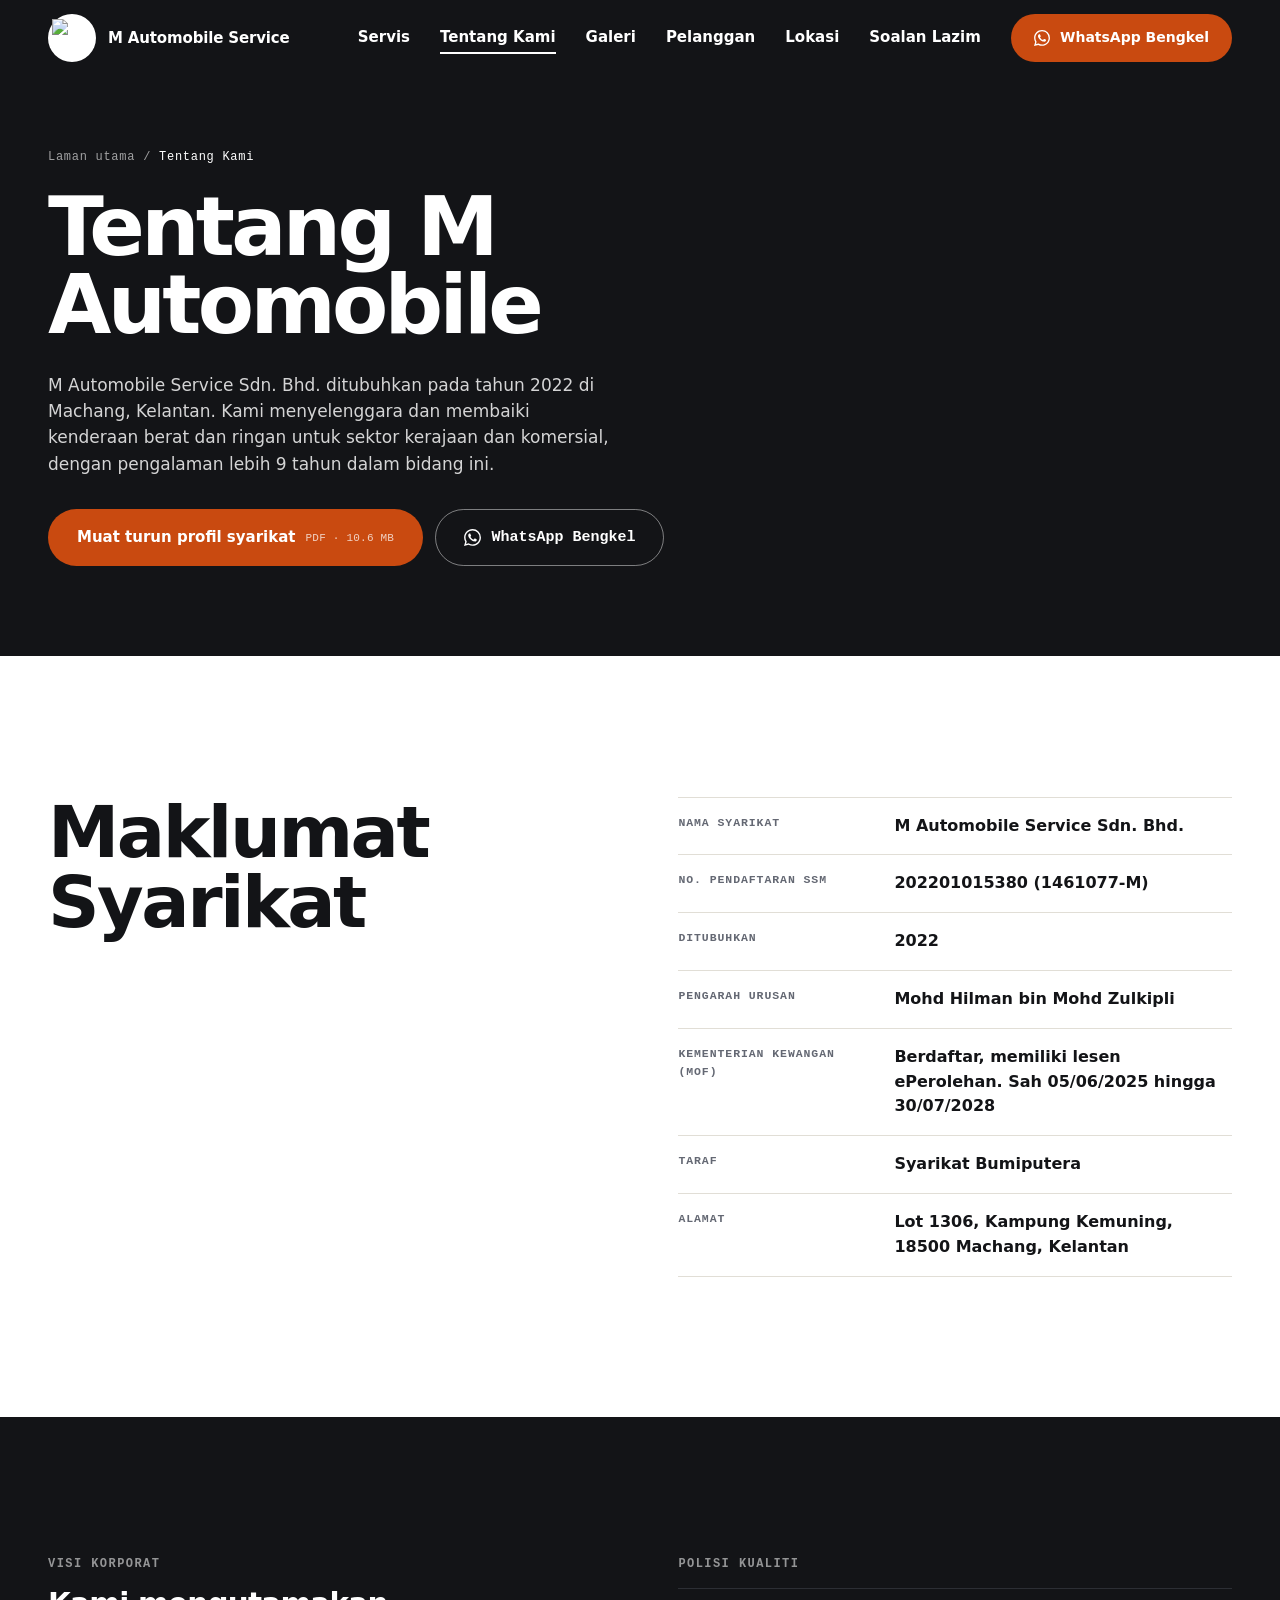
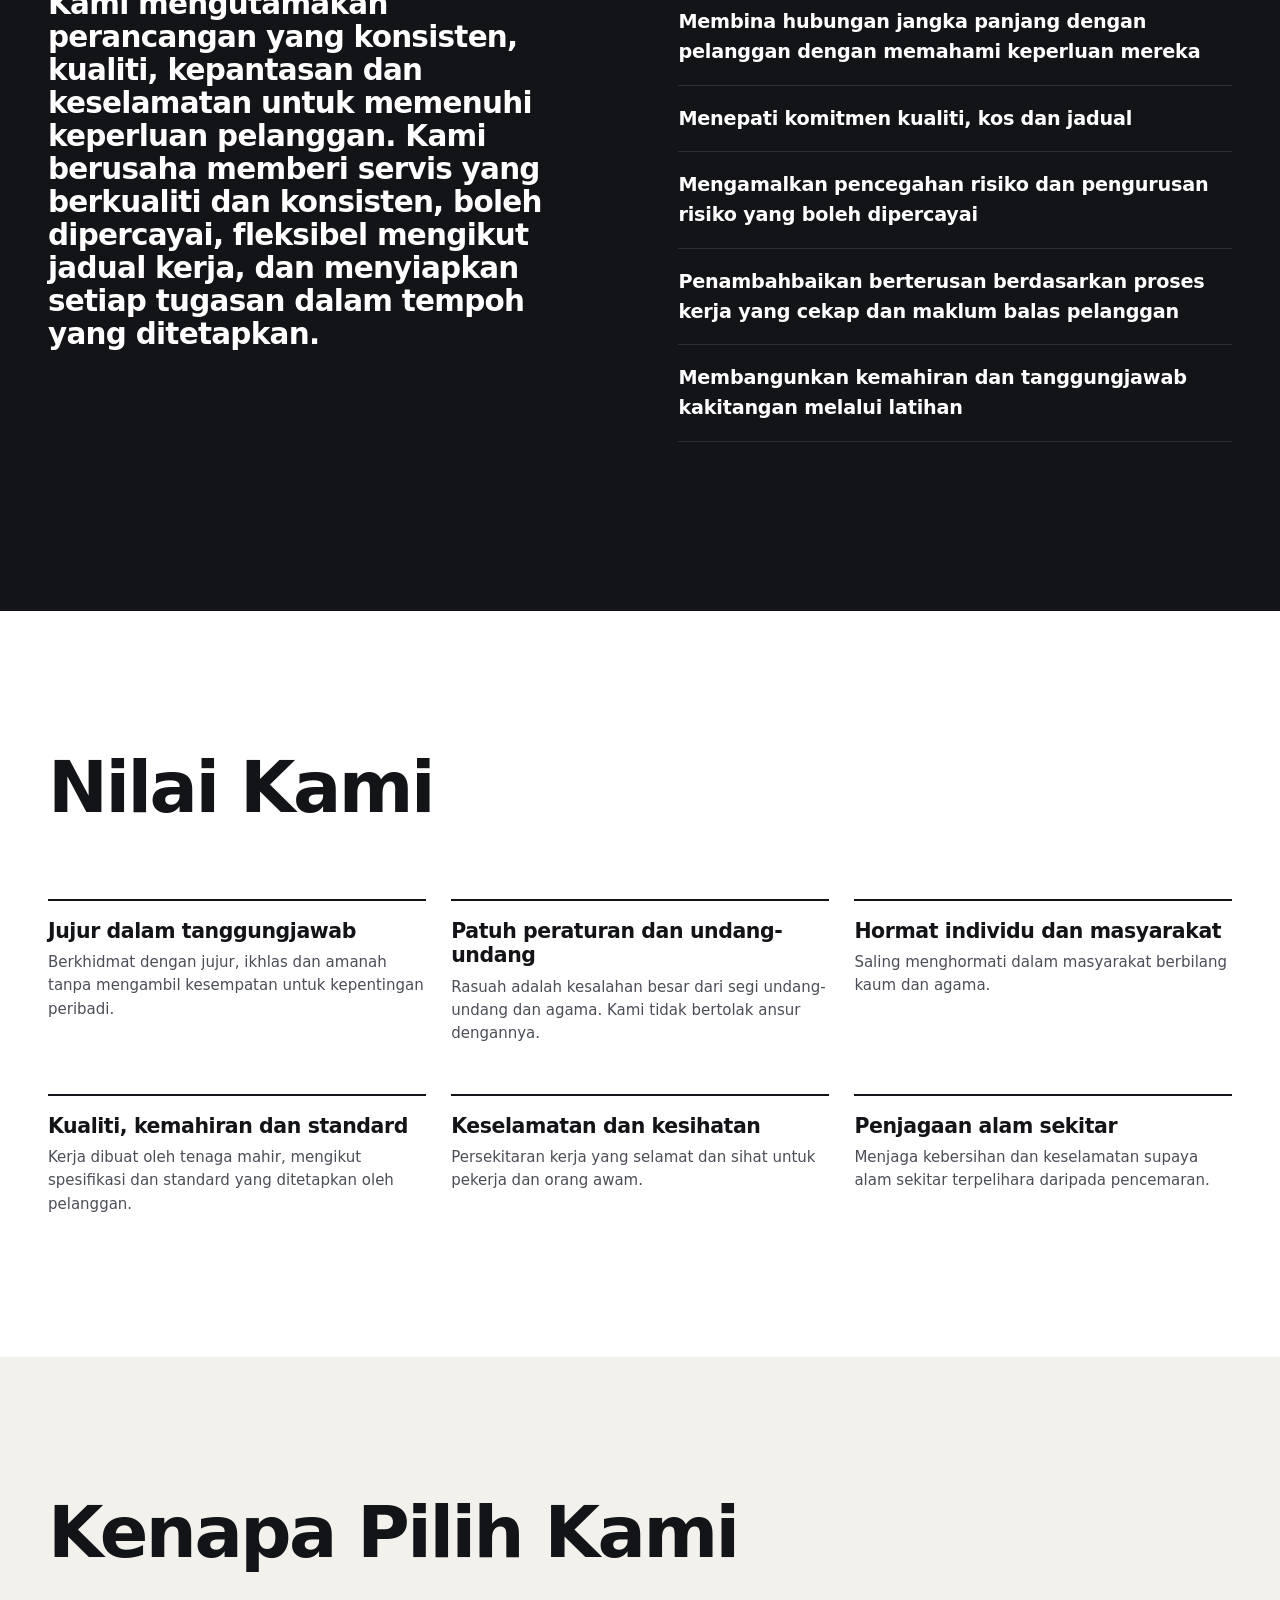
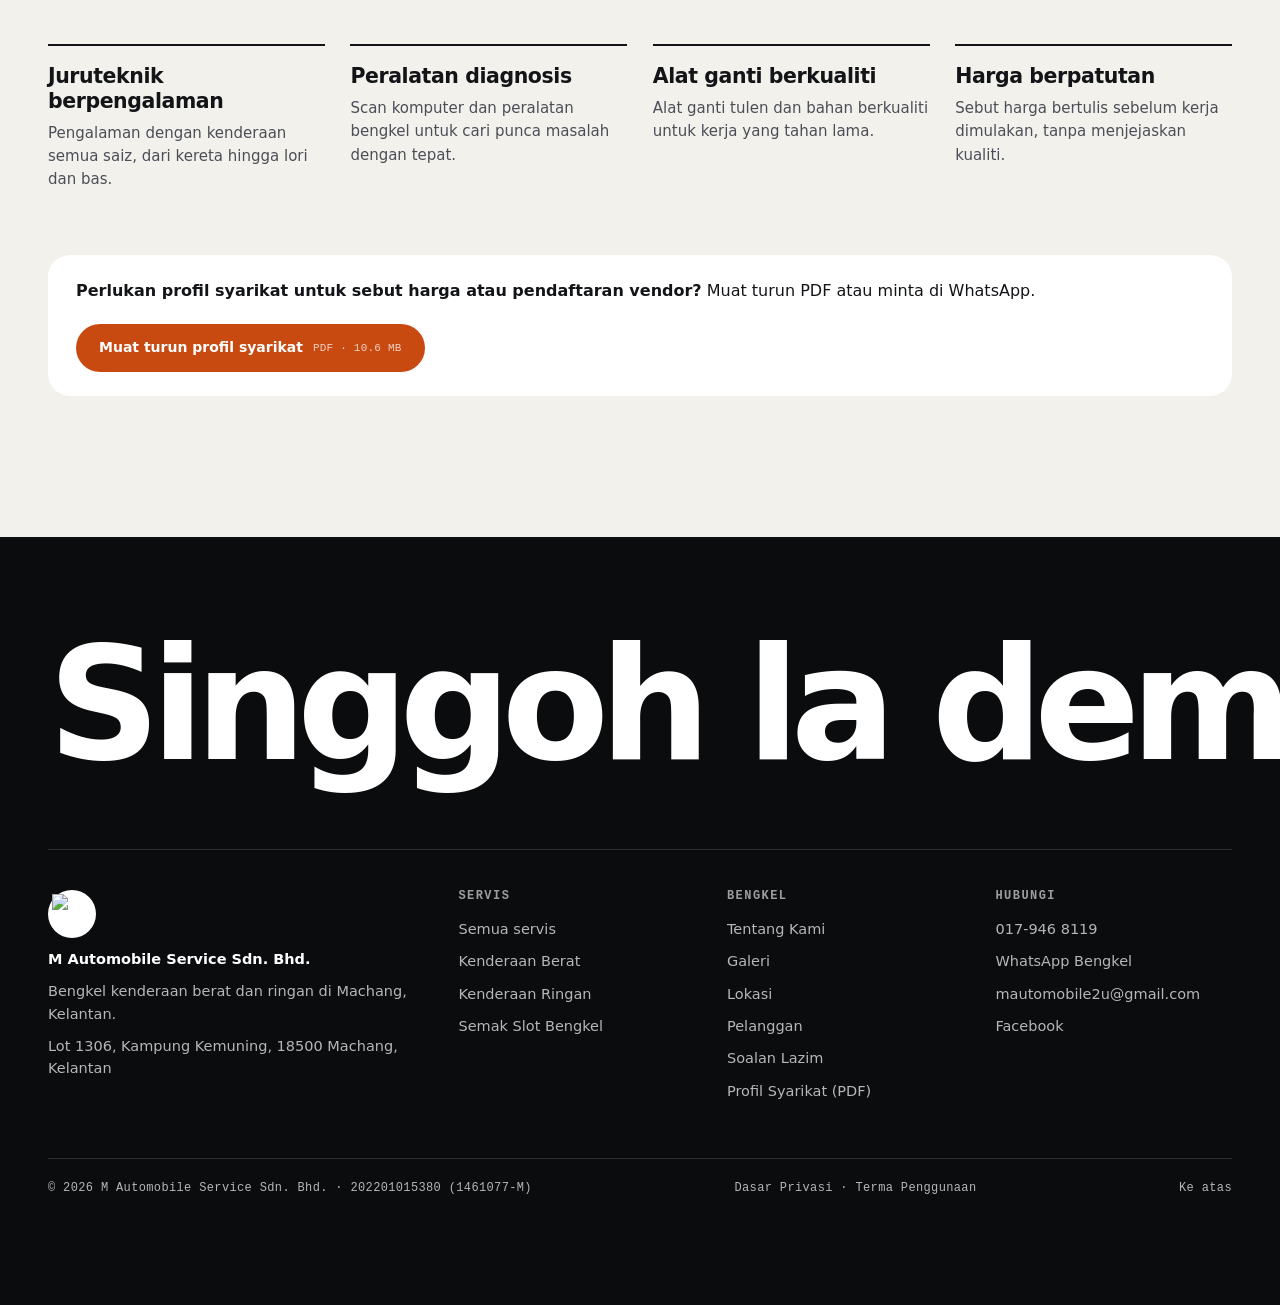
==== commit a0560cc2: "Add Galeri page with agency filter and lightbox; phone is 017-946 8119 - New /galeri/ page: 45 of th" ====
--- a/public/about/index.html
+++ b/public/about/index.html
@@ -28,8 +28,8 @@
 <link rel="preload" href="/assets/fonts/HankenGrotesk-400-800.woff2" as="font" type="font/woff2" crossorigin>
 <link rel="preload" href="/assets/fonts/SpaceMono-400.woff2" as="font" type="font/woff2" crossorigin>
 <link rel="preload" href="/assets/fonts/SpaceMono-700.woff2" as="font" type="font/woff2" crossorigin>
-<style>@font-face{font-family:'Hanken Grotesk';font-style:normal;font-weight:400 800;font-display:swap;src:url(/assets/fonts/HankenGrotesk-400-800.woff2) format('woff2');unicode-range:U+0000-00FF,U+0131,U+0152-0153,U+02BB-02BC,U+02C6,U+02DA,U+02DC,U+0304,U+0308,U+0329,U+2000-206F,U+20AC,U+2122,U+2191,U+2193,U+2212,U+2215,U+FEFF,U+FFFD}@font-face{font-family:'Space Mono';font-style:normal;font-weight:400;font-display:swap;src:url(/assets/fonts/SpaceMono-400.woff2) format('woff2');unicode-range:U+0000-00FF,U+0131,U+0152-0153,U+02BB-02BC,U+02C6,U+02DA,U+02DC,U+0304,U+0308,U+0329,U+2000-206F,U+20AC,U+2122,U+2191,U+2193,U+2212,U+2215,U+FEFF,U+FFFD}@font-face{font-family:'Space Mono';font-style:normal;font-weight:700;font-display:swap;src:url(/assets/fonts/SpaceMono-700.woff2) format('woff2');unicode-range:U+0000-00FF,U+0131,U+0152-0153,U+02BB-02BC,U+02C6,U+02DA,U+02DC,U+0304,U+0308,U+0329,U+2000-206F,U+20AC,U+2122,U+2191,U+2193,U+2212,U+2215,U+FEFF,U+FFFD}html.lenis,html.lenis body{height:auto}.lenis:not(.lenis-autoToggle).lenis-stopped{overflow:clip}.lenis.lenis-smooth [data-lenis-prevent]{overscroll-behavior:contain}.lenis.lenis-smooth iframe{pointer-events:none}.lenis.lenis-autoToggle{transition-property:overflow;transition-duration:1ms;transition-behavior:allow-discrete}:root{--ink:#131417;--ink-2:#1D1F23;--ink-deep:#0B0C0E;--cream:#F3F1EC;--white:#fff;--orange:#E85D1B;--orange-dk:#B8420B;--line:#E1DED6;--line-dk:#2C2E34;--text-2:#4B4E57;--muted:#646873;--orange-btn:#C94A10;--wa:#25D366;--sans:"Hanken Grotesk",system-ui,sans-serif;--mono:"Space Mono",ui-monospace,monospace;--wrap:1320px;--gut:clamp(20px,4vw,48px);--ease:cubic-bezier(.22,1,.36,1)}*,*::before,*::after{box-sizing:border-box}html{-webkit-text-size-adjust:100%;background:var(--ink);overscroll-behavior-y:none}body{overflow-x:clip;margin:0;font:400 16px/1.55 var(--sans);color:var(--ink);background:var(--white);-webkit-font-smoothing:antialiased}img{display:block;max-width:100%;height:auto}a{color:inherit;text-decoration:none}h1,h2,h3,p{margin:0}button{font:inherit;cursor:pointer}:focus-visible{outline:2px solid var(--orange);outline-offset:3px;border-radius:4px}.sr{position:absolute;width:1px;height:1px;overflow:hidden;clip:rect(0 0 0 0);white-space:nowrap}.skip{position:absolute;left:12px;top:-60px;background:var(--orange);color:#fff;padding:10px 16px;border-radius:8px;z-index:100}.skip:focus{top:12px}.wrap{max-width:var(--wrap);margin:0 auto;padding:0 var(--gut)}.center{text-align:center}.muted{color:var(--muted)}.eyebrow{font:700 12px/1 var(--mono);letter-spacing:.12em;text-transform:uppercase;color:var(--muted);display:flex;align-items:center;gap:12px}.eyebrow b{color:var(--orange-dk);font-weight:700}.eyebrow b::after{content:"";display:inline-block;width:28px;height:1px;background:currentColor;vertical-align:middle;margin-left:12px;opacity:.5}.center .eyebrow{justify-content:center}h2{font-size:clamp(36px,5.6vw,76px);line-height:.98;font-weight:800;letter-spacing:-.035em;margin-top:20px}h2:first-child{margin-top:0}.lede{font-size:clamp(17px,1.4vw,20px);color:var(--text-2);max-width:46ch;margin-top:20px}.center .lede{margin-inline:auto}.link{color:var(--orange-dk);font-weight:600;padding-bottom:3px;background:linear-gradient(currentColor,currentColor) 0 100% / 100% 1.5px no-repeat}.link:hover{animation:underline-sweep .75s var(--ease)}@keyframes underline-sweep{0%{background-size:100% 1.5px;background-position:100% 100%}45%{background-size:0 1.5px;background-position:100% 100%}46%{background-size:0 1.5px;background-position:0 100%}100%{background-size:100% 1.5px;background-position:0 100%}}.cat h3 a{background:linear-gradient(currentColor,currentColor) 0 100% / 0 2px no-repeat;transition:background-size .5s var(--ease)}.cat:hover h3 a{background-size:100% 2px}.see-also{transition:background .3s,transform .4s var(--ease)}.see-also:hover{transform:translateY(-3px)}.btn[href*="wa.me"]::before,.btn[href^="tel:"]::before,.btn[href*="share.google"]::before{content:"";width:1.15em;height:1.15em;flex:none;background:currentColor;-webkit-mask:var(--ico) center / contain no-repeat;mask:var(--ico) center / contain no-repeat}.btn[href*="wa.me"]{--ico:url("data:image/svg+xml,%3Csvg xmlns='http://www.w3.org/2000/svg' viewBox='0 0 24 24'%3E%3Cpath d='M17.472 14.382c-.297-.149-1.758-.867-2.03-.967-.273-.099-.471-.148-.67.15-.197.297-.767.966-.94 1.164-.173.199-.347.223-.644.075-.297-.15-1.255-.463-2.39-1.475-.883-.788-1.48-1.761-1.653-2.059-.173-.297-.018-.458.13-.606.134-.133.298-.347.446-.52.149-.174.198-.298.298-.497.099-.198.05-.371-.025-.52-.075-.149-.669-1.612-.916-2.207-.242-.579-.487-.5-.669-.51-.173-.008-.371-.01-.57-.01-.198 0-.52.074-.792.372-.272.297-1.04 1.016-1.04 2.479 0 1.462 1.065 2.875 1.213 3.074.149.198 2.096 3.2 5.077 4.487.709.306 1.262.489 1.694.625.712.227 1.36.195 1.871.118.571-.085 1.758-.719 2.006-1.413.248-.694.248-1.289.173-1.413-.074-.124-.272-.198-.57-.347m-5.421 7.403h-.004a9.87 9.87 0 01-5.031-1.378l-.361-.214-3.741.982.998-3.648-.235-.374a9.86 9.86 0 01-1.51-5.26c.001-5.45 4.436-9.884 9.888-9.884 2.64 0 5.122 1.03 6.988 2.898a9.825 9.825 0 012.893 6.994c-.003 5.45-4.437 9.884-9.885 9.884m8.413-18.297A11.815 11.815 0 0012.05 0C5.495 0 .16 5.335.157 11.892c0 2.096.547 4.142 1.588 5.945L.057 24l6.305-1.654a11.882 11.882 0 005.683 1.448h.005c6.554 0 11.89-5.335 11.893-11.893a11.821 11.821 0 00-3.48-8.413z'/%3E%3C/svg%3E")}.btn[href^="tel:"]{--ico:url("data:image/svg+xml,%3Csvg xmlns='http://www.w3.org/2000/svg' viewBox='0 0 24 24' fill='none' stroke='%23000' stroke-width='2' stroke-linecap='round' stroke-linejoin='round'%3E%3Cpath d='M22 16.92v3a2 2 0 0 1-2.18 2 19.79 19.79 0 0 1-8.63-3.07 19.5 19.5 0 0 1-6-6 19.79 19.79 0 0 1-3.07-8.67A2 2 0 0 1 4.11 2h3a2 2 0 0 1 2 1.72 12.84 12.84 0 0 0 .7 2.81 2 2 0 0 1-.45 2.11L8.09 9.91a16 16 0 0 0 6 6l1.27-1.27a2 2 0 0 1 2.11-.45 12.84 12.84 0 0 0 2.81.7A2 2 0 0 1 22 16.92z'/%3E%3C/svg%3E")}.btn[href*="share.google"]{--ico:url("data:image/svg+xml,%3Csvg xmlns='http://www.w3.org/2000/svg' viewBox='0 0 24 24' fill='none' stroke='%23000' stroke-width='2' stroke-linecap='round' stroke-linejoin='round'%3E%3Cpath d='M20 10c0 6-8 12-8 12s-8-6-8-12a8 8 0 0 1 16 0Z'/%3E%3Ccircle cx='12' cy='10' r='3'/%3E%3C/svg%3E")}.btn{display:inline-flex;align-items:center;justify-content:center;gap:10px;padding:16px 28px;border-radius:999px;font-weight:700;font-size:15px;border:1.5px solid transparent;transition:background .25s,color .25s,border-color .25s,transform .25s var(--ease);white-space:nowrap}.btn:active{transform:scale(.97)}.btn-sm{padding:12px 22px;font-size:14px}.btn-o{background:var(--orange-btn);color:#fff}.btn-o:hover{background:var(--orange-dk)}.btn-ink{background:var(--ink);color:#fff}.btn-ink:hover{background:#2A2C31}.btn-line{border-color:rgba(255,255,255,.45);color:#fff;font-family:var(--mono)}.btn-line:hover{background:#fff;color:var(--ink)}.btn-line-dk{border-color:var(--line);background:#fff;color:var(--ink)}.btn-line-dk:hover{border-color:var(--ink)}.btn-wa{background:var(--wa);color:#06331A}.btn-wa:hover{background:#3BE07A}.hdr{position:fixed;inset:0 0 auto;z-index:50;color:#fff;transition:background .35s,color .35s,transform .45s var(--ease),box-shadow .35s}.hdr.solid{background:rgba(243,241,236,.92);backdrop-filter:blur(12px);color:var(--ink);box-shadow:0 1px 0 var(--line)}.hdr.hide{transform:translateY(-100%)}.hdr-in{display:flex;align-items:center;justify-content:space-between;height:76px}.brand{display:flex;align-items:center;gap:12px}.brand-logo{width:48px;height:48px;border-radius:50%;background:#fff;display:grid;place-items:center;flex:none;box-shadow:0 0 0 1px rgba(0,0,0,.06)}.brand-logo img{width:40px;height:auto}.brand-txt{display:flex;flex-direction:column;line-height:1.2}.brand-txt b{font-size:15px;letter-spacing:-.01em}.brand-txt small{font:400 11px var(--mono);opacity:.7;letter-spacing:.04em}.nav{display:flex;align-items:center;gap:30px;font-weight:600;font-size:15px}.nav>a:not(.btn){position:relative}.nav>a:not(.btn)::after{content:"";position:absolute;left:0;right:0;bottom:-4px;height:1.5px;background:currentColor;transform:scaleX(0);transform-origin:right;transition:transform .4s var(--ease)}.nav>a:not(.btn):hover::after,.nav>a[aria-current]::after{transform:scaleX(1);transform-origin:left}.menu-btn{display:none;width:46px;height:46px;border-radius:50%;border:1.5px solid currentColor;background:none;color:inherit;flex-direction:column;justify-content:center;align-items:center;gap:4px}.menu-btn span{width:18px;height:1.5px;background:currentColor;transition:transform .3s,opacity .3s}.menu-btn[aria-expanded="true"] span:nth-child(1){transform:translateY(5.5px) rotate(45deg)}.menu-btn[aria-expanded="true"] span:nth-child(2){opacity:0}.menu-btn[aria-expanded="true"] span:nth-child(3){transform:translateY(-5.5px) rotate(-45deg)}.hero{position:relative;min-height:100svh;color:#fff;background:var(--ink);display:flex;flex-direction:column;justify-content:flex-end;overflow:hidden}.hero-media{position:absolute;inset:0;background:50% 45% / cover no-repeat}.hero-media img{width:100%;height:100%;object-fit:cover;object-position:50% 45%;transform-origin:50% 80%}.hero-media::after{content:"";position:absolute;inset:0;background:linear-gradient(180deg,rgba(10,11,13,.55) 0%,rgba(10,11,13,.15) 35%,rgba(10,11,13,.85) 100%),linear-gradient(90deg,rgba(10,11,13,.6),transparent 70%)}.hero-in{position:relative;width:100%;padding-top:140px;padding-bottom:clamp(48px,7vw,96px)}.hero-eyebrow{color:rgba(255,255,255,.75)}.dot{width:8px;height:8px;border-radius:50%;background:var(--orange);box-shadow:0 0 0 4px rgba(232,93,27,.25)}.hero-h1{margin-top:24px;font-size:clamp(46px,9vw,142px);line-height:.9;font-weight:800;letter-spacing:-.045em}.hero-h1 .l{display:block}.hero-h1 em{font-style:normal;color:var(--orange)}.hero-h1 .l-sm{font-size:.42em;letter-spacing:-.02em;font-weight:600;margin-top:.35em;color:rgba(255,255,255,.85)}.hero-foot{display:flex;justify-content:space-between;align-items:flex-end;gap:40px;margin-top:44px;flex-wrap:wrap}.hero-sub{max-width:52ch;font-size:17px;color:rgba(255,255,255,.82)}.hero-cta{display:flex;gap:12px;flex-wrap:wrap}.hero-bar{position:relative;width:100%;display:flex;justify-content:space-between;gap:20px;padding-top:18px;padding-bottom:22px;border-top:1px solid rgba(255,255,255,.18);font:400 12px var(--mono);letter-spacing:.08em;text-transform:uppercase;color:rgba(255,255,255,.7)}.scroll-cue i{font-style:normal;display:inline-block;animation:bob 1.8s ease-in-out infinite}@keyframes bob{50%{transform:translateY(4px)}}.sec{padding:clamp(80px,11vw,160px) 0;position:relative}.sec-cream{background:var(--cream)}.sec-ink{background:var(--ink);color:#fff}.sec-ink .eyebrow{color:rgba(255,255,255,.55)}.sec-ink .eyebrow b{color:var(--orange)}.sec-ink .lede{color:rgba(255,255,255,.7)}.sec-head{margin-bottom:clamp(48px,6vw,80px)}.statement{font-size:clamp(26px,3.6vw,52px);line-height:1.12;font-weight:600;letter-spacing:-.025em;margin-top:32px;max-width:24ch;text-wrap:balance}.statement .w{opacity:.18}.stats{list-style:none;padding:0;margin:clamp(56px,8vw,110px) 0 0;display:grid;grid-template-columns:repeat(4,1fr);border-top:1px solid var(--line)}.stats li{padding:28px 24px 0 0;border-right:1px solid var(--line);margin-right:24px}.stats li:last-child{border-right:0}.stats b{display:block;font-size:clamp(48px,6vw,92px);line-height:1;font-weight:800;letter-spacing:-.05em}.stats span{display:block;margin-top:14px;font-weight:600;font-size:15px}.stats small{font:400 11.5px var(--mono);color:var(--muted);letter-spacing:.03em}.cats{display:grid;grid-template-columns:1fr 1fr;gap:clamp(16px,2vw,28px)}.cat{background:var(--cream);border-radius:22px;overflow:hidden;display:flex;flex-direction:column}.cat-img{display:block;aspect-ratio:4/3;overflow:hidden}.cat-img img{width:100%;height:118%;object-fit:cover;transition:scale .9s var(--ease)}.cat:hover .cat-img img{scale:1.04}.cat-body{padding:28px 30px 32px;display:flex;flex-direction:column;gap:12px;align-items:flex-start}.cat h3{font-size:clamp(28px,3vw,40px);letter-spacing:-.03em;line-height:1.05}.cat-types{color:var(--text-2);margin-bottom:8px}.jobs{list-style:none;margin:clamp(56px,7vw,96px) 0 0;padding:0;border-top:1px solid var(--line)}.job{--fill:#9A3A0E;position:relative;display:grid;grid-template-columns:1fr auto;align-items:center;gap:20px;padding:26px 0;border-bottom:1px solid var(--line);transition:padding .5s var(--ease),color .25s}.job>:not(.job-fill){position:relative;z-index:1}.job-fill{position:absolute;inset:-1px 0;background:var(--fill);opacity:0;transition:opacity .9s ease-out}.job-t{font-size:clamp(22px,2.6vw,38px);letter-spacing:-.03em;font-weight:700;line-height:1.1;white-space:nowrap}.job-d{color:var(--muted);font-size:14px;text-align:right;transition:opacity .25s,color .25s}.job>.job-imgs{position:absolute;right:16px;top:50%;translate:0 -50%;display:flex;gap:6px;pointer-events:none}.job-imgs img{width:104px;height:74px;object-fit:cover;border-radius:6px;opacity:0;transform:translateX(24px);transition:opacity .3s,transform .5s var(--ease)}.job.on{color:#fff;padding:34px 16px}.job.on .job-fill{opacity:1;transition:opacity .12s}.job.on .job-d{opacity:0}.job.on .job-imgs img{opacity:1;transform:none}.job.on .job-imgs img:nth-child(2){transition-delay:.04s}.job.on .job-imgs img:nth-child(3){transition-delay:.08s}.job.on .job-imgs img:nth-child(4){transition-delay:.12s}.sec-clients{overflow:hidden}.marquee{margin:clamp(48px,6vw,80px) 0;display:grid;gap:14px}.mq-row{overflow:hidden;-webkit-mask:linear-gradient(90deg,transparent,#000 8%,#000 92%,transparent);mask:linear-gradient(90deg,transparent,#000 8%,#000 92%,transparent)}.mq-track{display:flex;width:max-content}.mq-i{display:inline-flex;flex-direction:column;justify-content:center;min-height:104px;padding:18px 34px;background:#fff;border:1px solid var(--line);border-radius:18px;white-space:nowrap;margin-right:14px}.mq-i b{font-size:26px;letter-spacing:-.02em;font-weight:800;line-height:1.1}.mq-i small{font:400 11.5px var(--mono);color:var(--muted);letter-spacing:.04em;margin-top:6px}.mq-i.mono b{font:700 20px var(--mono);letter-spacing:-.01em}@keyframes marquee{to{transform:translateX(-50%)}}.motion .mq-track{animation:marquee 40s linear infinite}.motion .mq-rev .mq-track{animation-direction:reverse}.mq-row:hover .mq-track{animation-play-state:paused}html:not(.motion) .mq-track{flex-wrap:wrap;width:auto;justify-content:center;row-gap:14px}html:not(.motion) .mq-dup{display:none}.enq{display:grid;grid-template-columns:1.25fr .9fr;gap:clamp(32px,5vw,80px);align-items:start}.enq-steps{display:grid;gap:16px}.step{margin:0;border:1px solid var(--line-dk);background:var(--ink-2);border-radius:22px;padding:26px 28px 28px;transition:border-color .4s}.step.done{border-color:rgba(232,93,27,.55)}.step legend{float:left;width:100%;display:flex;align-items:center;gap:12px;font-size:20px;font-weight:700;letter-spacing:-.01em;margin-bottom:18px;padding:0}.step legend small{font:400 11px var(--mono);color:rgba(255,255,255,.5);text-transform:uppercase;letter-spacing:.08em}.sn{font:700 12px var(--mono);color:var(--orange);border:1px solid var(--line-dk);border-radius:999px;padding:5px 10px}.tick{margin-left:auto;width:28px;height:28px;border-radius:50%;border:1px solid var(--line-dk);display:grid;place-items:center;transition:background .3s,border-color .3s}.tick svg{width:16px;height:16px;fill:none;stroke:#fff;stroke-width:2.4;stroke-linecap:round;stroke-linejoin:round;stroke-dasharray:24;stroke-dashoffset:24;transition:stroke-dashoffset .5s var(--ease) .1s}.step.done .tick{background:var(--orange);border-color:var(--orange)}.step.done .tick svg{stroke-dashoffset:0}.chip-label{clear:both;font:400 11px var(--mono);color:rgba(255,255,255,.5);text-transform:uppercase;letter-spacing:.1em;margin:6px 0 10px}.chips{clear:both;display:flex;flex-wrap:wrap;gap:8px;margin-bottom:14px}.chip input{position:absolute;opacity:0;pointer-events:none}.chip span{display:inline-block;padding:10px 18px;border-radius:999px;border:1px solid var(--line-dk);font-size:14.5px;font-weight:600;cursor:pointer;transition:background .2s,border-color .2s,color .2s,transform .2s var(--ease);user-select:none}.chip span:hover{border-color:rgba(255,255,255,.4)}.chip input:checked + span{background:#fff;color:var(--ink);border-color:#fff}.chip input:focus-visible + span{outline:2px solid var(--orange);outline-offset:2px}.fields{display:grid;grid-template-columns:1fr 1fr;gap:10px}.field{display:block}.field input,.field textarea{width:100%;background:var(--ink);border:1px solid var(--line-dk);color:#fff;border-radius:12px;padding:13px 16px;font:inherit;font-size:15px;resize:vertical}.field input::placeholder,.field textarea::placeholder{color:rgba(255,255,255,.4)}.field input:focus,.field textarea:focus{outline:none;border-color:var(--orange)}.phone-wrap{position:sticky;top:100px;display:grid;gap:14px;justify-items:stretch}.phone{background:#0E1512;border:1px solid var(--line-dk);border-radius:30px;overflow:hidden;box-shadow:0 40px 80px -30px rgba(0,0,0,.6)}.chat-head{display:flex;align-items:center;gap:12px;padding:16px 18px;background:#1A2420}.chat-head .av{width:40px;height:40px;border-radius:50%;background:#fff;display:grid;place-items:center}.chat-head b{display:block;font-size:15px}.chat-head small{font:400 12px var(--mono);color:rgba(255,255,255,.55)}.chat-body{padding:26px 18px 34px;min-height:280px;background:radial-gradient(circle at 20% 20%,rgba(255,255,255,.03),transparent 50%),#0E1512}.bubble{background:#005C4B;border-radius:14px 4px 14px 14px;padding:14px 16px;margin-left:14%;font-size:15px;line-height:1.5;display:grid;gap:6px}.bubble .v.empty{color:rgba(255,255,255,.78);font-style:italic}.note{font-size:13px;color:rgba(255,255,255,.55);text-align:center}.loc{display:grid;grid-template-columns:1fr 1.15fr;gap:clamp(20px,3vw,40px)}.loc-info{display:grid;gap:14px;align-content:start}.card{background:var(--cream);border-radius:22px;padding:26px 28px;display:block}.card .eyebrow{margin-bottom:14px}.addr-co{color:var(--text-2);font-size:14px}.addr-big{font-size:clamp(26px,2.6vw,34px);font-weight:800;letter-spacing:-.03em;line-height:1.1;margin:4px 0}.addr-sm{color:var(--text-2);margin-bottom:18px}.hours-na{font-size:17px;font-weight:600}.phones{display:grid;grid-template-columns:repeat(auto-fit,minmax(220px,1fr));gap:14px}.phone-card b{display:block;font:700 clamp(20px,2vw,26px) var(--mono);letter-spacing:-.02em;margin-bottom:14px}.phone-card .go{font-size:14px;font-weight:600;color:var(--orange-dk)}.phone-card{transition:background .3s,transform .4s var(--ease)}.phone-card:hover{background:#ECE8E0;transform:translateY(-3px)}.loc-map iframe{width:100%;aspect-ratio:4/3.4;border:0;border-radius:22px;background:var(--cream);filter:grayscale(.25) contrast(1.05)}.dialect{font-size:clamp(26px,3vw,38px);font-weight:700;letter-spacing:-.03em;margin-top:22px}.dialect em{font-style:normal;color:var(--orange-dk)}.loc-map .muted{margin-top:6px;font-size:14px}.faq-head{display:flex;justify-content:space-between;align-items:flex-end;gap:40px;flex-wrap:wrap;margin-bottom:40px}.search input{width:min(380px,100%);padding:16px 22px;border-radius:999px;border:1px solid var(--line);background:#fff;font:inherit}.search input:focus{outline:none;border-color:var(--ink)}.faq-count{font:400 12px var(--mono);margin-bottom:12px;min-height:1em}.faq{border-top:1px solid #D6D2C8}.faq details{border-bottom:1px solid #D6D2C8}.faq summary{list-style:none;cursor:pointer;display:flex;justify-content:space-between;align-items:center;gap:24px;padding:26px 0;font-size:clamp(18px,1.8vw,22px);font-weight:700;letter-spacing:-.015em}.faq summary::-webkit-details-marker{display:none}.faq summary::after{content:"+";flex:none;width:38px;height:38px;border-radius:50%;border:1px solid #D6D2C8;display:grid;place-items:center;font-weight:400;font-size:22px;transition:transform .4s var(--ease),background .3s,color .3s}.faq details[open] summary::after{transform:rotate(45deg);background:var(--ink);color:#fff;border-color:var(--ink)}.faq .ans{overflow:hidden}.faq .ans p{padding:0 60px 26px 0;color:var(--text-2);max-width:70ch}.faq mark{background:#FDEBE1;color:inherit;border-radius:3px;padding:0 2px}.faq-empty{padding:32px 0}.faq-empty .row{display:flex;gap:10px;flex-wrap:wrap;margin-top:14px}.faq-close{margin-top:48px;display:flex;justify-content:space-between;align-items:center;gap:20px;flex-wrap:wrap;background:#fff;border-radius:22px;padding:24px 28px}.ftr{background:var(--ink-deep);color:rgba(255,255,255,.7);padding:clamp(60px,8vw,110px) 0 110px;overflow:hidden}.ftr-big{font-size:clamp(52px,12.2vw,190px);line-height:.85;font-weight:800;letter-spacing:-.06em;color:#fff;white-space:nowrap}.ftr-big span{display:inline-block}.ftr-cols{display:grid;grid-template-columns:1.6fr 1fr 1fr 1fr;gap:32px;margin-top:clamp(48px,6vw,90px);padding-top:40px;border-top:1px solid var(--line-dk)}.ftr-cols>*{display:flex;flex-direction:column;gap:10px;align-items:flex-start;font-size:14.5px}.ftr-cols .eyebrow{color:rgba(255,255,255,.6);margin-bottom:6px}.ftr-cols a:hover{color:#fff}.ftr-brand b{color:#fff}.ftr-bot{display:flex;justify-content:space-between;gap:20px;flex-wrap:wrap;margin-top:56px;padding-top:22px;border-top:1px solid var(--line-dk);font:400 12px var(--mono);letter-spacing:.03em}.ftr-bot a:hover{color:#fff}.phero{position:relative;color:#fff;background:var(--ink);overflow:hidden;padding:150px 0 clamp(56px,7vw,100px)}.phero-in{position:relative}.phero-h1{font-size:clamp(40px,6.4vw,96px);line-height:.95;max-width:16ch;text-wrap:balance}.phero .hero-sub{margin-top:28px}.phero .hero-cta{margin-top:32px}.phero-has-img .phero-in{min-height:52vh;display:flex;flex-direction:column;justify-content:flex-end}.phero-media{position:absolute;inset:0;background:center / cover no-repeat}.phero-media img{width:100%;height:100%;object-fit:cover}.phero-media::after{content:"";position:absolute;inset:0;background:linear-gradient(90deg,rgba(10,11,13,.92) 0%,rgba(10,11,13,.7) 45%,rgba(10,11,13,.35) 100%),linear-gradient(180deg,rgba(10,11,13,.5),transparent 30%)}.crumbs{font:400 12px var(--mono);letter-spacing:.06em;color:rgba(255,255,255,.6);display:flex;flex-wrap:wrap;gap:8px}.crumbs a:hover{color:#fff}.crumbs [aria-current]{color:#fff}.row{display:flex;gap:10px;flex-wrap:wrap;align-items:center}.sec-tight{padding:clamp(48px,6vw,80px) 0}.sec-head-row{display:flex;justify-content:space-between;align-items:flex-end;gap:24px;flex-wrap:wrap}.stats-txt b{font-size:clamp(40px,4.6vw,72px)}.loc-mini{display:grid;grid-template-columns:1.15fr 1fr 1fr;gap:14px;align-items:stretch}.loc-mini .phones{grid-template-columns:1fr}.split{display:grid;grid-template-columns:1fr 1fr;gap:clamp(40px,6vw,96px);align-items:start}.split-big{font-size:clamp(36px,4.4vw,64px);font-weight:800;letter-spacing:-.04em;line-height:1;margin:18px 0 22px}.tags{list-style:none;padding:0;margin:0;display:flex;flex-wrap:wrap;gap:8px}.tags li{padding:10px 18px;border-radius:999px;background:var(--cream);font-weight:600}.worklist{list-style:none;padding:0;margin:18px 0 0;border-top:1px solid var(--line)}.worklist li{display:grid;grid-template-columns:48px 1fr;gap:12px;padding:18px 0;border-bottom:1px solid var(--line);font-size:clamp(17px,1.5vw,20px);font-weight:600;letter-spacing:-.01em}.worklist .n{font:700 12px var(--mono);color:var(--orange-dk);padding-top:5px}.worklist-dk{border-color:var(--line-dk);margin-bottom:28px}.worklist-dk li{border-color:var(--line-dk)}.worklist-dk .n{color:var(--orange)}.see-also{display:grid;gap:10px;padding:clamp(28px,4vw,48px);border-radius:26px;background:var(--cream);transition:background .3s}.see-also:hover{background:#ECE8E0}.see-also b{font-size:clamp(32px,4.6vw,64px);letter-spacing:-.04em;line-height:1}.clist{list-style:none;padding:0;margin:32px 0 0;border-top:1px solid var(--line)}.clist li{display:flex;flex-direction:column;gap:4px;padding:20px 0;border-bottom:1px solid var(--line)}.clist b{font-size:clamp(20px,2vw,26px);letter-spacing:-.02em}.clist small{font:400 12px var(--mono);color:var(--muted);letter-spacing:.03em}.ways{display:grid;grid-template-columns:1fr 1fr;gap:clamp(16px,2vw,28px)}.way{background:#fff;border-radius:22px;padding:clamp(26px,3vw,40px);display:flex;flex-direction:column;gap:16px;align-items:flex-start}.way h3{font-size:clamp(28px,3vw,40px);letter-spacing:-.03em;line-height:1.05}.checks{list-style:none;padding:0;margin:0 0 10px;display:grid;gap:12px}.checks li{padding-left:30px;position:relative;color:var(--text-2)}.checks li::before{content:"";position:absolute;left:0;top:.3em;width:18px;height:18px;border-radius:50%;background:var(--orange) url("data:image/svg+xml,%3Csvg xmlns='http://www.w3.org/2000/svg' viewBox='0 0 24 24' fill='none' stroke='%23fff' stroke-width='3' stroke-linecap='round' stroke-linejoin='round'%3E%3Cpath d='M5 12.5l4.5 4.5L19 7.5'/%3E%3C/svg%3E") center/12px no-repeat}.cta-band{margin-top:48px;display:flex;justify-content:space-between;align-items:center;gap:20px;flex-wrap:wrap;background:#fff;border-radius:22px;padding:24px 28px}.hours{list-style:none;padding:0;margin:0;display:grid;gap:2px}.hours li{display:flex;justify-content:space-between;gap:16px;padding:7px 10px;margin:0 -10px;border-radius:8px;font-size:15px}.hours li b{font:400 13px var(--mono);letter-spacing:.02em}.hours li.today{background:#fff;font-weight:700}.hours li.today b{font-weight:700}.hours-now{display:flex;align-items:center;gap:10px;font-weight:700;margin:-4px 0 14px}.hours-now .dot{box-shadow:none;background:var(--muted)}.hours-now.open .dot{background:#1F9D55;box-shadow:0 0 0 4px rgba(31,157,85,.18)}.phone-card b.fb{font:800 clamp(18px,1.8vw,22px) var(--sans);letter-spacing:-.02em}.prose{max-width:calc(72ch + 2 * var(--gut))}.prose h2{font-size:clamp(22px,2.2vw,28px);letter-spacing:-.02em;line-height:1.2;margin:40px 0 10px}.prose p{color:var(--text-2)}.review{margin-top:clamp(56px,7vw,96px);max-width:860px}.review-stars{font:700 13px var(--mono);letter-spacing:.04em;color:var(--text-2)}.review-stars span{color:var(--orange-dk);letter-spacing:.1em;margin-right:6px}.review blockquote{margin:18px 0 16px;font-size:clamp(24px,3vw,40px);line-height:1.15;font-weight:700;letter-spacing:-.025em;text-wrap:balance}.review figcaption{color:var(--text-2);font-size:15px}.curtain{position:fixed;inset:0;z-index:300;background:var(--orange);display:grid;place-items:center;transform:translateY(100%);visibility:hidden;pointer-events:none}.curtain-mark{display:flex;flex-direction:column;align-items:center;gap:14px;color:#fff}.curtain .brand-logo{width:76px;height:76px;box-shadow:none}.curtain .brand-logo img{width:60px}.curtain-txt{font:700 12px var(--mono);letter-spacing:.16em;text-transform:uppercase}.curtain.cover{visibility:visible;pointer-events:auto;animation:curtain-in .55s cubic-bezier(.76,0,.24,1) forwards}.curtain.cover .curtain-mark{animation:mark-in .55s cubic-bezier(.22,1,.36,1) .12s both}.curtain-on .curtain{visibility:visible;transform:none;animation:curtain-out .75s cubic-bezier(.76,0,.24,1) .1s forwards}.curtain-on .curtain .curtain-mark{animation:mark-out .5s cubic-bezier(.76,0,.24,1) forwards}@keyframes curtain-in{from{transform:translateY(100%)}to{transform:none}}@keyframes curtain-out{from{transform:none}to{transform:translateY(-100%);visibility:hidden}}@keyframes mark-in{from{opacity:0;transform:translateY(24px)}to{opacity:1;transform:none}}@keyframes mark-out{from{opacity:1;transform:none}to{opacity:0;transform:translateY(-24px)}}.dock{display:none}@keyframes rise{from{opacity:.001;transform:translateY(.45em)}to{opacity:1;transform:none}}@keyframes settle{from{transform:scale(1.12)}to{transform:none}}.curtain-on .hero-h1 .l,.curtain-on .phero-h1,.curtain-on [data-hero],.curtain-on .crumbs{animation:rise 1.1s var(--ease) backwards}.curtain-on .crumbs{animation-delay:.5s}.curtain-on .hero-h1 .l:nth-child(1),.curtain-on .phero-h1{animation-delay:.55s}.curtain-on .hero-h1 .l:nth-child(2){animation-delay:.63s}.curtain-on .hero-h1 .l:nth-child(3){animation-delay:.71s}.curtain-on [data-hero]{animation-duration:.9s;animation-delay:.6s}.curtain-on .hero-media img,.curtain-on .phero-media img{animation:settle 2s var(--ease) backwards;animation-delay:.45s}.mq-logo{min-width:220px;align-items:center}.mq-logo img,.logos img{height:44px;width:auto;max-width:170px;object-fit:contain}.wm{font-size:26px;line-height:1.05;letter-spacing:-.02em;font-weight:800;white-space:nowrap}.wm-serif{font-family:Georgia,"Times New Roman",serif;font-style:italic;font-weight:700;letter-spacing:0}.wm-sans{text-transform:uppercase;letter-spacing:.06em;font-size:23px}.wm-mono{font:700 21px var(--mono);letter-spacing:-.01em}.logos{list-style:none;padding:0;margin:0;display:grid;grid-template-columns:repeat(3,1fr);border-top:1px solid var(--line);border-left:1px solid var(--line)}.logos li{display:grid;place-items:center;min-height:160px;padding:28px;border-right:1px solid var(--line);border-bottom:1px solid var(--line)}.logos img{height:56px;max-width:220px}.btn small{font:400 11px var(--mono);opacity:.75;letter-spacing:.02em}.about-row{margin-top:36px;gap:24px}.lede + .row{margin-top:28px}.facts{margin:0;border-top:1px solid var(--line)}.facts>div{display:grid;grid-template-columns:200px 1fr;gap:16px;padding:16px 0;border-bottom:1px solid var(--line)}.facts dt{font:700 11.5px/1.6 var(--mono);letter-spacing:.08em;text-transform:uppercase;color:var(--muted)}.facts dd{margin:0;font-weight:600}.statement-dk{font-size:clamp(22px,2.3vw,32px);max-width:none;margin-top:18px}.values{list-style:none;padding:0;margin:0;display:grid;grid-template-columns:repeat(3,1fr);gap:clamp(32px,4vw,48px) clamp(16px,2vw,28px)}.values-4{grid-template-columns:repeat(4,1fr);margin-bottom:clamp(40px,5vw,64px)}.values li{border-top:2px solid var(--ink);padding-top:18px;display:grid;gap:8px;align-content:start}.worklist-plain li{grid-template-columns:1fr}.values b{font-size:clamp(19px,1.6vw,22px);letter-spacing:-.02em;line-height:1.2}.values p{color:var(--text-2);font-size:15px}@media (max-width:1160px) and (min-width:761px){.nav{gap:18px;font-size:14px}.nav .btn{padding-inline:18px}}@media (max-width:1000px){.values,.values-4,.logos{grid-template-columns:1fr 1fr}.stats{grid-template-columns:1fr 1fr}.stats li:nth-child(2){border-right:0}.stats li:nth-child(n+3){margin-top:28px;border-top:1px solid var(--line)}.enq,.loc,.split,.loc-mini{grid-template-columns:1fr}.phone-wrap{position:static}.ftr-cols{grid-template-columns:1fr 1fr 1fr}.ftr-brand{grid-column:1 / -1}}@media (max-width:760px){.menu-btn{display:inline-flex}.brand-txt small{display:none}.nav{position:fixed;inset:76px 12px auto;flex-direction:column;align-items:stretch;gap:0;padding:12px;background:var(--white);color:var(--ink);border-radius:20px;box-shadow:0 30px 60px -20px rgba(0,0,0,.35);opacity:0;visibility:hidden;transform:translateY(-8px);transition:opacity .3s,transform .3s var(--ease),visibility .3s}.nav.open{opacity:1;visibility:visible;transform:none}.nav>a:not(.btn){padding:16px 12px;border-bottom:1px solid var(--line);font-size:18px}.nav>a:not(.btn)::after{display:none}.nav .btn{margin-top:12px}.hide-sm{display:none}.hero-h1{font-size:10.6vw}.hero-h1 .l-sm{font-size:.5em}.hero-foot{margin-top:28px;gap:24px}.hero-foot>*{min-width:0;width:100%}.hero-sub{font-size:16px}.hero-cta .btn{flex:1;padding-inline:14px}.hero-media img{object-position:38% 50%}.cats,.phones,.fields,.ways{grid-template-columns:1fr}.phero{padding-top:120px}.phero-h1{font-size:clamp(34px,9.4vw,52px)}.phero .hero-cta .btn{flex:1;padding-inline:14px}.job{grid-template-columns:1fr;gap:6px;padding:20px 0}.job.on{padding:20px 0}.job-fill{inset:-1px -14px;border-radius:12px}.job-t{white-space:normal}.job-d{text-align:left}.job.on .job-d{opacity:1;color:rgba(255,255,255,.8)}.job>.job-imgs{position:relative;right:auto;top:auto;translate:none;margin-top:10px}.job-imgs img{width:calc((100% - 18px) / 4);height:64px}.mq-i{min-height:84px;padding:14px 24px}.mq-i b{font-size:20px}.mq-logo{min-width:170px}.mq-logo img{height:34px;max-width:130px}.wm{font-size:20px}.logos li{min-height:120px;padding:18px}.logos img{height:40px;max-width:140px}.values{grid-template-columns:1fr}.facts>div{grid-template-columns:1fr;gap:4px}.step{padding:22px 18px}.bubble{margin-left:6%}.faq .ans p{padding-right:0}.ftr-cols{grid-template-columns:1fr 1fr}.dock{display:grid;grid-template-columns:1fr 1fr;gap:8px;position:fixed;inset:auto 10px 10px;z-index:45;padding:8px;background:rgba(19,20,23,.92);backdrop-filter:blur(10px);border-radius:999px;transform:translateY(140%);transition:transform .45s var(--ease)}.dock.show{transform:none}.dock .btn{padding:14px 10px;font-size:14px}}@media (prefers-reduced-motion:reduce){*,*::before,*::after{animation:none !important;transition:none !important}.curtain{display:none}}</style>
-<script type="application/ld+json">{"@context":"https://schema.org","@type":"AutoRepair","name":"M Automobile Service Sdn. Bhd.","telephone":"+60132078119","address":{"@type":"PostalAddress","streetAddress":"Lot 1306, Kampung Kemuning","postalCode":"18500","addressLocality":"Machang","addressRegion":"Kelantan","addressCountry":"MY"},"areaServed":[{"@type":"City","name":"Machang"},{"@type":"State","name":"Kelantan"}],"identifier":{"@type":"PropertyValue","name":"No. pendaftaran SSM","value":"202201015380 (1461077-M)"},"foundingDate":"2022","hasMap":"https://share.google/wVdMZot1FgRkjnZRT","openingHoursSpecification":[{"@type":"OpeningHoursSpecification","dayOfWeek":["Monday","Tuesday","Wednesday","Thursday","Saturday","Sunday"],"opens":"09:00","closes":"18:00"}],"sameAs":["https://www.facebook.com/p/M-Automobile-Service-Sdn-Bhd-61572429508459/"],"email":"mautomobile2u@gmail.com","knowsAbout":["Lori","Treler","Kenderaan komersial","Kereta","Van","Pikap","Servis berkala","Scan & diagnosis enjin","Overhaul enjin","Brek & absorber","Alignment & balancing","Sistem penyejukan","Elektrikal","Cat kenderaan","Kerja badan (body work)"],"hasOfferCatalog":{"@type":"OfferCatalog","name":"Servis bengkel","itemListElement":[{"@type":"Offer","itemOffered":{"@type":"Service","name":"Servis berkala","description":"Lori, treler, kereta, van dan pikap"}},{"@type":"Offer","itemOffered":{"@type":"Service","name":"Scan & diagnosis enjin","description":"Scan komputer sebelum pembaikan"}},{"@type":"Offer","itemOffered":{"@type":"Service","name":"Overhaul enjin","description":"Kenderaan berat dan ringan"}},{"@type":"Offer","itemOffered":{"@type":"Service","name":"Brek & absorber","description":"Pemeriksaan dan penggantian"}},{"@type":"Offer","itemOffered":{"@type":"Service","name":"Alignment & balancing","description":"Tayar kenderaan berat dan ringan"}},{"@type":"Offer","itemOffered":{"@type":"Service","name":"Sistem penyejukan","description":"Radiator, hos dan kipas"}},{"@type":"Offer","itemOffered":{"@type":"Service","name":"Elektrikal","description":"Pendawaian, bateri dan lampu"}},{"@type":"Offer","itemOffered":{"@type":"Service","name":"Cat kenderaan","description":"Touch-up hingga tukar warna penuh"}},{"@type":"Offer","itemOffered":{"@type":"Service","name":"Kerja badan (body work)","description":"Ketuk kemik, luruskan casis, tukar panel"}}]},"@id":"https://m-automobile-mockup.mnifanmohdariff.workers.dev/#bengkel","url":"https://m-automobile-mockup.mnifanmohdariff.workers.dev/","logo":"https://m-automobile-mockup.mnifanmohdariff.workers.dev/assets/logo.png","image":"https://m-automobile-mockup.mnifanmohdariff.workers.dev/assets/img/pexels-37154110-1920-q74.webp"}</script>
+<style>@font-face{font-family:'Hanken Grotesk';font-style:normal;font-weight:400 800;font-display:swap;src:url(/assets/fonts/HankenGrotesk-400-800.woff2) format('woff2');unicode-range:U+0000-00FF,U+0131,U+0152-0153,U+02BB-02BC,U+02C6,U+02DA,U+02DC,U+0304,U+0308,U+0329,U+2000-206F,U+20AC,U+2122,U+2191,U+2193,U+2212,U+2215,U+FEFF,U+FFFD}@font-face{font-family:'Space Mono';font-style:normal;font-weight:400;font-display:swap;src:url(/assets/fonts/SpaceMono-400.woff2) format('woff2');unicode-range:U+0000-00FF,U+0131,U+0152-0153,U+02BB-02BC,U+02C6,U+02DA,U+02DC,U+0304,U+0308,U+0329,U+2000-206F,U+20AC,U+2122,U+2191,U+2193,U+2212,U+2215,U+FEFF,U+FFFD}@font-face{font-family:'Space Mono';font-style:normal;font-weight:700;font-display:swap;src:url(/assets/fonts/SpaceMono-700.woff2) format('woff2');unicode-range:U+0000-00FF,U+0131,U+0152-0153,U+02BB-02BC,U+02C6,U+02DA,U+02DC,U+0304,U+0308,U+0329,U+2000-206F,U+20AC,U+2122,U+2191,U+2193,U+2212,U+2215,U+FEFF,U+FFFD}html.lenis,html.lenis body{height:auto}.lenis:not(.lenis-autoToggle).lenis-stopped{overflow:clip}.lenis.lenis-smooth [data-lenis-prevent]{overscroll-behavior:contain}.lenis.lenis-smooth iframe{pointer-events:none}.lenis.lenis-autoToggle{transition-property:overflow;transition-duration:1ms;transition-behavior:allow-discrete}:root{--ink:#131417;--ink-2:#1D1F23;--ink-deep:#0B0C0E;--cream:#F3F1EC;--white:#fff;--orange:#E85D1B;--orange-dk:#B8420B;--line:#E1DED6;--line-dk:#2C2E34;--text-2:#4B4E57;--muted:#646873;--orange-btn:#C94A10;--wa:#25D366;--sans:"Hanken Grotesk",system-ui,sans-serif;--mono:"Space Mono",ui-monospace,monospace;--wrap:1320px;--gut:clamp(20px,4vw,48px);--ease:cubic-bezier(.22,1,.36,1)}*,*::before,*::after{box-sizing:border-box}html{-webkit-text-size-adjust:100%;background:var(--ink);overscroll-behavior-y:none}body{overflow-x:clip;margin:0;font:400 16px/1.55 var(--sans);color:var(--ink);background:var(--white);-webkit-font-smoothing:antialiased}img{display:block;max-width:100%;height:auto}a{color:inherit;text-decoration:none}h1,h2,h3,p{margin:0}button{font:inherit;cursor:pointer}:focus-visible{outline:2px solid var(--orange);outline-offset:3px;border-radius:4px}.sr{position:absolute;width:1px;height:1px;overflow:hidden;clip:rect(0 0 0 0);white-space:nowrap}.skip{position:absolute;left:12px;top:-60px;background:var(--orange);color:#fff;padding:10px 16px;border-radius:8px;z-index:100}.skip:focus{top:12px}.wrap{max-width:var(--wrap);margin:0 auto;padding:0 var(--gut)}.center{text-align:center}.muted{color:var(--muted)}.eyebrow{font:700 12px/1 var(--mono);letter-spacing:.12em;text-transform:uppercase;color:var(--muted);display:flex;align-items:center;gap:12px}.eyebrow b{color:var(--orange-dk);font-weight:700}.eyebrow b::after{content:"";display:inline-block;width:28px;height:1px;background:currentColor;vertical-align:middle;margin-left:12px;opacity:.5}.center .eyebrow{justify-content:center}h2{font-size:clamp(36px,5.6vw,76px);line-height:.98;font-weight:800;letter-spacing:-.035em;margin-top:20px}h2:first-child{margin-top:0}.lede{font-size:clamp(17px,1.4vw,20px);color:var(--text-2);max-width:46ch;margin-top:20px}.center .lede{margin-inline:auto}.link{color:var(--orange-dk);font-weight:600;padding-bottom:3px;background:linear-gradient(currentColor,currentColor) 0 100% / 100% 1.5px no-repeat}.link:hover{animation:underline-sweep .75s var(--ease)}@keyframes underline-sweep{0%{background-size:100% 1.5px;background-position:100% 100%}45%{background-size:0 1.5px;background-position:100% 100%}46%{background-size:0 1.5px;background-position:0 100%}100%{background-size:100% 1.5px;background-position:0 100%}}.cat h3 a{background:linear-gradient(currentColor,currentColor) 0 100% / 0 2px no-repeat;transition:background-size .5s var(--ease)}.cat:hover h3 a{background-size:100% 2px}.see-also{transition:background .3s,transform .4s var(--ease)}.see-also:hover{transform:translateY(-3px)}.btn[href*="wa.me"]::before,.btn[href^="tel:"]::before,.btn[href*="share.google"]::before{content:"";width:1.15em;height:1.15em;flex:none;background:currentColor;-webkit-mask:var(--ico) center / contain no-repeat;mask:var(--ico) center / contain no-repeat}.btn[href*="wa.me"]{--ico:url("data:image/svg+xml,%3Csvg xmlns='http://www.w3.org/2000/svg' viewBox='0 0 24 24'%3E%3Cpath d='M17.472 14.382c-.297-.149-1.758-.867-2.03-.967-.273-.099-.471-.148-.67.15-.197.297-.767.966-.94 1.164-.173.199-.347.223-.644.075-.297-.15-1.255-.463-2.39-1.475-.883-.788-1.48-1.761-1.653-2.059-.173-.297-.018-.458.13-.606.134-.133.298-.347.446-.52.149-.174.198-.298.298-.497.099-.198.05-.371-.025-.52-.075-.149-.669-1.612-.916-2.207-.242-.579-.487-.5-.669-.51-.173-.008-.371-.01-.57-.01-.198 0-.52.074-.792.372-.272.297-1.04 1.016-1.04 2.479 0 1.462 1.065 2.875 1.213 3.074.149.198 2.096 3.2 5.077 4.487.709.306 1.262.489 1.694.625.712.227 1.36.195 1.871.118.571-.085 1.758-.719 2.006-1.413.248-.694.248-1.289.173-1.413-.074-.124-.272-.198-.57-.347m-5.421 7.403h-.004a9.87 9.87 0 01-5.031-1.378l-.361-.214-3.741.982.998-3.648-.235-.374a9.86 9.86 0 01-1.51-5.26c.001-5.45 4.436-9.884 9.888-9.884 2.64 0 5.122 1.03 6.988 2.898a9.825 9.825 0 012.893 6.994c-.003 5.45-4.437 9.884-9.885 9.884m8.413-18.297A11.815 11.815 0 0012.05 0C5.495 0 .16 5.335.157 11.892c0 2.096.547 4.142 1.588 5.945L.057 24l6.305-1.654a11.882 11.882 0 005.683 1.448h.005c6.554 0 11.89-5.335 11.893-11.893a11.821 11.821 0 00-3.48-8.413z'/%3E%3C/svg%3E")}.btn[href^="tel:"]{--ico:url("data:image/svg+xml,%3Csvg xmlns='http://www.w3.org/2000/svg' viewBox='0 0 24 24' fill='none' stroke='%23000' stroke-width='2' stroke-linecap='round' stroke-linejoin='round'%3E%3Cpath d='M22 16.92v3a2 2 0 0 1-2.18 2 19.79 19.79 0 0 1-8.63-3.07 19.5 19.5 0 0 1-6-6 19.79 19.79 0 0 1-3.07-8.67A2 2 0 0 1 4.11 2h3a2 2 0 0 1 2 1.72 12.84 12.84 0 0 0 .7 2.81 2 2 0 0 1-.45 2.11L8.09 9.91a16 16 0 0 0 6 6l1.27-1.27a2 2 0 0 1 2.11-.45 12.84 12.84 0 0 0 2.81.7A2 2 0 0 1 22 16.92z'/%3E%3C/svg%3E")}.btn[href*="share.google"]{--ico:url("data:image/svg+xml,%3Csvg xmlns='http://www.w3.org/2000/svg' viewBox='0 0 24 24' fill='none' stroke='%23000' stroke-width='2' stroke-linecap='round' stroke-linejoin='round'%3E%3Cpath d='M20 10c0 6-8 12-8 12s-8-6-8-12a8 8 0 0 1 16 0Z'/%3E%3Ccircle cx='12' cy='10' r='3'/%3E%3C/svg%3E")}.btn{display:inline-flex;align-items:center;justify-content:center;gap:10px;padding:16px 28px;border-radius:999px;font-weight:700;font-size:15px;border:1.5px solid transparent;transition:background .25s,color .25s,border-color .25s,transform .25s var(--ease);white-space:nowrap}.btn:active{transform:scale(.97)}.btn-sm{padding:12px 22px;font-size:14px}.btn-o{background:var(--orange-btn);color:#fff}.btn-o:hover{background:var(--orange-dk)}.btn-ink{background:var(--ink);color:#fff}.btn-ink:hover{background:#2A2C31}.btn-line{border-color:rgba(255,255,255,.45);color:#fff;font-family:var(--mono)}.btn-line:hover{background:#fff;color:var(--ink)}.btn-line-dk{border-color:var(--line);background:#fff;color:var(--ink)}.btn-line-dk:hover{border-color:var(--ink)}.btn-wa{background:var(--wa);color:#06331A}.btn-wa:hover{background:#3BE07A}.hdr{position:fixed;inset:0 0 auto;z-index:50;color:#fff;transition:background .35s,color .35s,transform .45s var(--ease),box-shadow .35s}.hdr.solid{background:rgba(243,241,236,.92);backdrop-filter:blur(12px);color:var(--ink);box-shadow:0 1px 0 var(--line)}.hdr.hide{transform:translateY(-100%)}.hdr-in{display:flex;align-items:center;justify-content:space-between;height:76px}.brand{display:flex;align-items:center;gap:12px}.brand-logo{width:48px;height:48px;border-radius:50%;background:#fff;display:grid;place-items:center;flex:none;box-shadow:0 0 0 1px rgba(0,0,0,.06)}.brand-logo img{width:40px;height:auto}.brand-txt{display:flex;flex-direction:column;line-height:1.2}.brand-txt b{font-size:15px;letter-spacing:-.01em}.brand-txt small{font:400 11px var(--mono);opacity:.7;letter-spacing:.04em}.nav{display:flex;align-items:center;gap:30px;font-weight:600;font-size:15px}.nav>a:not(.btn){position:relative}.nav>a:not(.btn)::after{content:"";position:absolute;left:0;right:0;bottom:-4px;height:1.5px;background:currentColor;transform:scaleX(0);transform-origin:right;transition:transform .4s var(--ease)}.nav>a:not(.btn):hover::after,.nav>a[aria-current]::after{transform:scaleX(1);transform-origin:left}.menu-btn{display:none;width:46px;height:46px;border-radius:50%;border:1.5px solid currentColor;background:none;color:inherit;flex-direction:column;justify-content:center;align-items:center;gap:4px}.menu-btn span{width:18px;height:1.5px;background:currentColor;transition:transform .3s,opacity .3s}.menu-btn[aria-expanded="true"] span:nth-child(1){transform:translateY(5.5px) rotate(45deg)}.menu-btn[aria-expanded="true"] span:nth-child(2){opacity:0}.menu-btn[aria-expanded="true"] span:nth-child(3){transform:translateY(-5.5px) rotate(-45deg)}.hero{position:relative;min-height:100svh;color:#fff;background:var(--ink);display:flex;flex-direction:column;justify-content:flex-end;overflow:hidden}.hero-media{position:absolute;inset:0;background:50% 45% / cover no-repeat}.hero-media img{width:100%;height:100%;object-fit:cover;object-position:50% 45%;transform-origin:50% 80%}.hero-media::after{content:"";position:absolute;inset:0;background:linear-gradient(180deg,rgba(10,11,13,.55) 0%,rgba(10,11,13,.15) 35%,rgba(10,11,13,.85) 100%),linear-gradient(90deg,rgba(10,11,13,.6),transparent 70%)}.hero-in{position:relative;width:100%;padding-top:140px;padding-bottom:clamp(48px,7vw,96px)}.hero-eyebrow{color:rgba(255,255,255,.75)}.dot{width:8px;height:8px;border-radius:50%;background:var(--orange);box-shadow:0 0 0 4px rgba(232,93,27,.25)}.hero-h1{margin-top:24px;font-size:clamp(46px,9vw,142px);line-height:.9;font-weight:800;letter-spacing:-.045em}.hero-h1 .l{display:block}.hero-h1 em{font-style:normal;color:var(--orange)}.hero-h1 .l-sm{font-size:.42em;letter-spacing:-.02em;font-weight:600;margin-top:.35em;color:rgba(255,255,255,.85)}.hero-foot{display:flex;justify-content:space-between;align-items:flex-end;gap:40px;margin-top:44px;flex-wrap:wrap}.hero-sub{max-width:52ch;font-size:17px;color:rgba(255,255,255,.82)}.hero-cta{display:flex;gap:12px;flex-wrap:wrap}.hero-bar{position:relative;width:100%;display:flex;justify-content:space-between;gap:20px;padding-top:18px;padding-bottom:22px;border-top:1px solid rgba(255,255,255,.18);font:400 12px var(--mono);letter-spacing:.08em;text-transform:uppercase;color:rgba(255,255,255,.7)}.scroll-cue i{font-style:normal;display:inline-block;animation:bob 1.8s ease-in-out infinite}@keyframes bob{50%{transform:translateY(4px)}}.sec{padding:clamp(80px,11vw,160px) 0;position:relative}.sec-cream{background:var(--cream)}.sec-ink{background:var(--ink);color:#fff}.sec-ink .eyebrow{color:rgba(255,255,255,.55)}.sec-ink .eyebrow b{color:var(--orange)}.sec-ink .lede{color:rgba(255,255,255,.7)}.sec-head{margin-bottom:clamp(48px,6vw,80px)}.statement{font-size:clamp(26px,3.6vw,52px);line-height:1.12;font-weight:600;letter-spacing:-.025em;margin-top:32px;max-width:24ch;text-wrap:balance}.statement .w{opacity:.18}.stats{list-style:none;padding:0;margin:clamp(56px,8vw,110px) 0 0;display:grid;grid-template-columns:repeat(4,1fr);border-top:1px solid var(--line)}.stats li{padding:28px 24px 0 0;border-right:1px solid var(--line);margin-right:24px}.stats li:last-child{border-right:0}.stats b{display:block;font-size:clamp(48px,6vw,92px);line-height:1;font-weight:800;letter-spacing:-.05em}.stats span{display:block;margin-top:14px;font-weight:600;font-size:15px}.stats small{font:400 11.5px var(--mono);color:var(--muted);letter-spacing:.03em}.cats{display:grid;grid-template-columns:1fr 1fr;gap:clamp(16px,2vw,28px)}.cat{background:var(--cream);border-radius:22px;overflow:hidden;display:flex;flex-direction:column}.cat-img{display:block;aspect-ratio:4/3;overflow:hidden}.cat-img img{width:100%;height:118%;object-fit:cover;transition:scale .9s var(--ease)}.cat:hover .cat-img img{scale:1.04}.cat-body{padding:28px 30px 32px;display:flex;flex-direction:column;gap:12px;align-items:flex-start}.cat h3{font-size:clamp(28px,3vw,40px);letter-spacing:-.03em;line-height:1.05}.cat-types{color:var(--text-2);margin-bottom:8px}.jobs{list-style:none;margin:clamp(56px,7vw,96px) 0 0;padding:0;border-top:1px solid var(--line)}.job{--fill:#9A3A0E;position:relative;display:grid;grid-template-columns:1fr auto;align-items:center;gap:20px;padding:26px 0;border-bottom:1px solid var(--line);transition:padding .5s var(--ease),color .25s}.job>:not(.job-fill){position:relative;z-index:1}.job-fill{position:absolute;inset:-1px 0;background:var(--fill);opacity:0;transition:opacity .9s ease-out}.job-t{font-size:clamp(22px,2.6vw,38px);letter-spacing:-.03em;font-weight:700;line-height:1.1;white-space:nowrap}.job-d{color:var(--muted);font-size:14px;text-align:right;transition:opacity .25s,color .25s}.job>.job-imgs{position:absolute;right:16px;top:50%;translate:0 -50%;display:flex;gap:6px;pointer-events:none}.job-imgs img{width:104px;height:74px;object-fit:cover;border-radius:6px;opacity:0;transform:translateX(24px);transition:opacity .3s,transform .5s var(--ease)}.job.on{color:#fff;padding:34px 16px}.job.on .job-fill{opacity:1;transition:opacity .12s}.job.on .job-d{opacity:0}.job.on .job-imgs img{opacity:1;transform:none}.job.on .job-imgs img:nth-child(2){transition-delay:.04s}.job.on .job-imgs img:nth-child(3){transition-delay:.08s}.job.on .job-imgs img:nth-child(4){transition-delay:.12s}.sec-clients{overflow:hidden}.marquee{margin:clamp(48px,6vw,80px) 0;display:grid;gap:14px}.mq-row{overflow:hidden;-webkit-mask:linear-gradient(90deg,transparent,#000 8%,#000 92%,transparent);mask:linear-gradient(90deg,transparent,#000 8%,#000 92%,transparent)}.mq-track{display:flex;width:max-content}.mq-i{display:inline-flex;flex-direction:column;justify-content:center;min-height:104px;padding:18px 34px;background:#fff;border:1px solid var(--line);border-radius:18px;white-space:nowrap;margin-right:14px}.mq-i b{font-size:26px;letter-spacing:-.02em;font-weight:800;line-height:1.1}.mq-i small{font:400 11.5px var(--mono);color:var(--muted);letter-spacing:.04em;margin-top:6px}.mq-i.mono b{font:700 20px var(--mono);letter-spacing:-.01em}@keyframes marquee{to{transform:translateX(-50%)}}.motion .mq-track{animation:marquee 40s linear infinite}.motion .mq-rev .mq-track{animation-direction:reverse}.mq-row:hover .mq-track{animation-play-state:paused}html:not(.motion) .mq-track{flex-wrap:wrap;width:auto;justify-content:center;row-gap:14px}html:not(.motion) .mq-dup{display:none}.enq{display:grid;grid-template-columns:1.25fr .9fr;gap:clamp(32px,5vw,80px);align-items:start}.enq-steps{display:grid;gap:16px}.step{margin:0;border:1px solid var(--line-dk);background:var(--ink-2);border-radius:22px;padding:26px 28px 28px;transition:border-color .4s}.step.done{border-color:rgba(232,93,27,.55)}.step legend{float:left;width:100%;display:flex;align-items:center;gap:12px;font-size:20px;font-weight:700;letter-spacing:-.01em;margin-bottom:18px;padding:0}.step legend small{font:400 11px var(--mono);color:rgba(255,255,255,.5);text-transform:uppercase;letter-spacing:.08em}.sn{font:700 12px var(--mono);color:var(--orange);border:1px solid var(--line-dk);border-radius:999px;padding:5px 10px}.tick{margin-left:auto;width:28px;height:28px;border-radius:50%;border:1px solid var(--line-dk);display:grid;place-items:center;transition:background .3s,border-color .3s}.tick svg{width:16px;height:16px;fill:none;stroke:#fff;stroke-width:2.4;stroke-linecap:round;stroke-linejoin:round;stroke-dasharray:24;stroke-dashoffset:24;transition:stroke-dashoffset .5s var(--ease) .1s}.step.done .tick{background:var(--orange);border-color:var(--orange)}.step.done .tick svg{stroke-dashoffset:0}.chip-label{clear:both;font:400 11px var(--mono);color:rgba(255,255,255,.5);text-transform:uppercase;letter-spacing:.1em;margin:6px 0 10px}.chips{clear:both;display:flex;flex-wrap:wrap;gap:8px;margin-bottom:14px}.chip input{position:absolute;opacity:0;pointer-events:none}.chip span{display:inline-block;padding:10px 18px;border-radius:999px;border:1px solid var(--line-dk);font-size:14.5px;font-weight:600;cursor:pointer;transition:background .2s,border-color .2s,color .2s,transform .2s var(--ease);user-select:none}.chip span:hover{border-color:rgba(255,255,255,.4)}.chip input:checked + span{background:#fff;color:var(--ink);border-color:#fff}.chip input:focus-visible + span{outline:2px solid var(--orange);outline-offset:2px}.fields{display:grid;grid-template-columns:1fr 1fr;gap:10px}.field{display:block}.field input,.field textarea{width:100%;background:var(--ink);border:1px solid var(--line-dk);color:#fff;border-radius:12px;padding:13px 16px;font:inherit;font-size:15px;resize:vertical}.field input::placeholder,.field textarea::placeholder{color:rgba(255,255,255,.4)}.field input:focus,.field textarea:focus{outline:none;border-color:var(--orange)}.phone-wrap{position:sticky;top:100px;display:grid;gap:14px;justify-items:stretch}.phone{background:#0E1512;border:1px solid var(--line-dk);border-radius:30px;overflow:hidden;box-shadow:0 40px 80px -30px rgba(0,0,0,.6)}.chat-head{display:flex;align-items:center;gap:12px;padding:16px 18px;background:#1A2420}.chat-head .av{width:40px;height:40px;border-radius:50%;background:#fff;display:grid;place-items:center}.chat-head b{display:block;font-size:15px}.chat-head small{font:400 12px var(--mono);color:rgba(255,255,255,.55)}.chat-body{padding:26px 18px 34px;min-height:280px;background:radial-gradient(circle at 20% 20%,rgba(255,255,255,.03),transparent 50%),#0E1512}.bubble{background:#005C4B;border-radius:14px 4px 14px 14px;padding:14px 16px;margin-left:14%;font-size:15px;line-height:1.5;display:grid;gap:6px}.bubble .v.empty{color:rgba(255,255,255,.78);font-style:italic}.note{font-size:13px;color:rgba(255,255,255,.55);text-align:center}.loc{display:grid;grid-template-columns:1fr 1.15fr;gap:clamp(20px,3vw,40px)}.loc-info{display:grid;gap:14px;align-content:start}.card{background:var(--cream);border-radius:22px;padding:26px 28px;display:block}.card .eyebrow{margin-bottom:14px}.addr-co{color:var(--text-2);font-size:14px}.addr-big{font-size:clamp(26px,2.6vw,34px);font-weight:800;letter-spacing:-.03em;line-height:1.1;margin:4px 0}.addr-sm{color:var(--text-2);margin-bottom:18px}.hours-na{font-size:17px;font-weight:600}.phones{display:grid;grid-template-columns:repeat(auto-fit,minmax(220px,1fr));gap:14px}.phone-card b{display:block;font:700 clamp(20px,2vw,26px) var(--mono);letter-spacing:-.02em;margin-bottom:14px}.phone-card .go{font-size:14px;font-weight:600;color:var(--orange-dk)}.phone-card{transition:background .3s,transform .4s var(--ease)}.phone-card:hover{background:#ECE8E0;transform:translateY(-3px)}.loc-map iframe{width:100%;aspect-ratio:4/3.4;border:0;border-radius:22px;background:var(--cream);filter:grayscale(.25) contrast(1.05)}.dialect{font-size:clamp(26px,3vw,38px);font-weight:700;letter-spacing:-.03em;margin-top:22px}.dialect em{font-style:normal;color:var(--orange-dk)}.loc-map .muted{margin-top:6px;font-size:14px}.faq-head{display:flex;justify-content:space-between;align-items:flex-end;gap:40px;flex-wrap:wrap;margin-bottom:40px}.search input{width:min(380px,100%);padding:16px 22px;border-radius:999px;border:1px solid var(--line);background:#fff;font:inherit}.search input:focus{outline:none;border-color:var(--ink)}.faq-count{font:400 12px var(--mono);margin-bottom:12px;min-height:1em}.faq{border-top:1px solid #D6D2C8}.faq details{border-bottom:1px solid #D6D2C8}.faq summary{list-style:none;cursor:pointer;display:flex;justify-content:space-between;align-items:center;gap:24px;padding:26px 0;font-size:clamp(18px,1.8vw,22px);font-weight:700;letter-spacing:-.015em}.faq summary::-webkit-details-marker{display:none}.faq summary::after{content:"+";flex:none;width:38px;height:38px;border-radius:50%;border:1px solid #D6D2C8;display:grid;place-items:center;font-weight:400;font-size:22px;transition:transform .4s var(--ease),background .3s,color .3s}.faq details[open] summary::after{transform:rotate(45deg);background:var(--ink);color:#fff;border-color:var(--ink)}.faq .ans{overflow:hidden}.faq .ans p{padding:0 60px 26px 0;color:var(--text-2);max-width:70ch}.faq mark{background:#FDEBE1;color:inherit;border-radius:3px;padding:0 2px}.faq-empty{padding:32px 0}.faq-empty .row{display:flex;gap:10px;flex-wrap:wrap;margin-top:14px}.faq-close{margin-top:48px;display:flex;justify-content:space-between;align-items:center;gap:20px;flex-wrap:wrap;background:#fff;border-radius:22px;padding:24px 28px}.ftr{background:var(--ink-deep);color:rgba(255,255,255,.7);padding:clamp(60px,8vw,110px) 0 110px;overflow:hidden}.ftr-big{font-size:clamp(52px,12.2vw,190px);line-height:.85;font-weight:800;letter-spacing:-.06em;color:#fff;white-space:nowrap}.ftr-big span{display:inline-block}.ftr-cols{display:grid;grid-template-columns:1.6fr 1fr 1fr 1fr;gap:32px;margin-top:clamp(48px,6vw,90px);padding-top:40px;border-top:1px solid var(--line-dk)}.ftr-cols>*{display:flex;flex-direction:column;gap:10px;align-items:flex-start;font-size:14.5px}.ftr-cols .eyebrow{color:rgba(255,255,255,.6);margin-bottom:6px}.ftr-cols a:hover{color:#fff}.ftr-brand b{color:#fff}.ftr-bot{display:flex;justify-content:space-between;gap:20px;flex-wrap:wrap;margin-top:56px;padding-top:22px;border-top:1px solid var(--line-dk);font:400 12px var(--mono);letter-spacing:.03em}.ftr-bot a:hover{color:#fff}.phero{position:relative;color:#fff;background:var(--ink);overflow:hidden;padding:150px 0 clamp(56px,7vw,100px)}.phero-in{position:relative}.phero-h1{font-size:clamp(40px,6.4vw,96px);line-height:.95;max-width:16ch;text-wrap:balance}.phero .hero-sub{margin-top:28px}.phero .hero-cta{margin-top:32px}.phero-has-img .phero-in{min-height:52vh;display:flex;flex-direction:column;justify-content:flex-end}.phero-media{position:absolute;inset:0;background:center / cover no-repeat}.phero-media img{width:100%;height:100%;object-fit:cover}.phero-media::after{content:"";position:absolute;inset:0;background:linear-gradient(90deg,rgba(10,11,13,.92) 0%,rgba(10,11,13,.7) 45%,rgba(10,11,13,.35) 100%),linear-gradient(180deg,rgba(10,11,13,.5),transparent 30%)}.crumbs{font:400 12px var(--mono);letter-spacing:.06em;color:rgba(255,255,255,.6);display:flex;flex-wrap:wrap;gap:8px}.crumbs a:hover{color:#fff}.crumbs [aria-current]{color:#fff}.row{display:flex;gap:10px;flex-wrap:wrap;align-items:center}.sec-tight{padding:clamp(48px,6vw,80px) 0}.sec-head-row{display:flex;justify-content:space-between;align-items:flex-end;gap:24px;flex-wrap:wrap}.stats-txt b{font-size:clamp(40px,4.6vw,72px)}.loc-mini{display:grid;grid-template-columns:1.15fr 1fr 1fr;gap:14px;align-items:stretch}.loc-mini .phones{grid-template-columns:1fr}.split{display:grid;grid-template-columns:1fr 1fr;gap:clamp(40px,6vw,96px);align-items:start}.split-big{font-size:clamp(36px,4.4vw,64px);font-weight:800;letter-spacing:-.04em;line-height:1;margin:18px 0 22px}.tags{list-style:none;padding:0;margin:0;display:flex;flex-wrap:wrap;gap:8px}.tags li{padding:10px 18px;border-radius:999px;background:var(--cream);font-weight:600}.worklist{list-style:none;padding:0;margin:18px 0 0;border-top:1px solid var(--line)}.worklist li{display:grid;grid-template-columns:48px 1fr;gap:12px;padding:18px 0;border-bottom:1px solid var(--line);font-size:clamp(17px,1.5vw,20px);font-weight:600;letter-spacing:-.01em}.worklist .n{font:700 12px var(--mono);color:var(--orange-dk);padding-top:5px}.worklist-dk{border-color:var(--line-dk);margin-bottom:28px}.worklist-dk li{border-color:var(--line-dk)}.worklist-dk .n{color:var(--orange)}.see-also{display:grid;gap:10px;padding:clamp(28px,4vw,48px);border-radius:26px;background:var(--cream);transition:background .3s}.see-also:hover{background:#ECE8E0}.see-also b{font-size:clamp(32px,4.6vw,64px);letter-spacing:-.04em;line-height:1}.clist{list-style:none;padding:0;margin:32px 0 0;border-top:1px solid var(--line)}.clist li{display:flex;flex-direction:column;gap:4px;padding:20px 0;border-bottom:1px solid var(--line)}.clist b{font-size:clamp(20px,2vw,26px);letter-spacing:-.02em}.clist small{font:400 12px var(--mono);color:var(--muted);letter-spacing:.03em}.ways{display:grid;grid-template-columns:1fr 1fr;gap:clamp(16px,2vw,28px)}.way{background:#fff;border-radius:22px;padding:clamp(26px,3vw,40px);display:flex;flex-direction:column;gap:16px;align-items:flex-start}.way h3{font-size:clamp(28px,3vw,40px);letter-spacing:-.03em;line-height:1.05}.checks{list-style:none;padding:0;margin:0 0 10px;display:grid;gap:12px}.checks li{padding-left:30px;position:relative;color:var(--text-2)}.checks li::before{content:"";position:absolute;left:0;top:.3em;width:18px;height:18px;border-radius:50%;background:var(--orange) url("data:image/svg+xml,%3Csvg xmlns='http://www.w3.org/2000/svg' viewBox='0 0 24 24' fill='none' stroke='%23fff' stroke-width='3' stroke-linecap='round' stroke-linejoin='round'%3E%3Cpath d='M5 12.5l4.5 4.5L19 7.5'/%3E%3C/svg%3E") center/12px no-repeat}.cta-band{margin-top:48px;display:flex;justify-content:space-between;align-items:center;gap:20px;flex-wrap:wrap;background:#fff;border-radius:22px;padding:24px 28px}.hours{list-style:none;padding:0;margin:0;display:grid;gap:2px}.hours li{display:flex;justify-content:space-between;gap:16px;padding:7px 10px;margin:0 -10px;border-radius:8px;font-size:15px}.hours li b{font:400 13px var(--mono);letter-spacing:.02em}.hours li.today{background:#fff;font-weight:700}.hours li.today b{font-weight:700}.hours-now{display:flex;align-items:center;gap:10px;font-weight:700;margin:-4px 0 14px}.hours-now .dot{box-shadow:none;background:var(--muted)}.hours-now.open .dot{background:#1F9D55;box-shadow:0 0 0 4px rgba(31,157,85,.18)}.phone-card b.fb{font:800 clamp(18px,1.8vw,22px) var(--sans);letter-spacing:-.02em}.prose{max-width:calc(72ch + 2 * var(--gut))}.prose h2{font-size:clamp(22px,2.2vw,28px);letter-spacing:-.02em;line-height:1.2;margin:40px 0 10px}.prose p{color:var(--text-2)}.review{margin-top:clamp(56px,7vw,96px);max-width:860px}.review-stars{font:700 13px var(--mono);letter-spacing:.04em;color:var(--text-2)}.review-stars span{color:var(--orange-dk);letter-spacing:.1em;margin-right:6px}.review blockquote{margin:18px 0 16px;font-size:clamp(24px,3vw,40px);line-height:1.15;font-weight:700;letter-spacing:-.025em;text-wrap:balance}.review figcaption{color:var(--text-2);font-size:15px}.curtain{position:fixed;inset:0;z-index:300;background:var(--orange);display:grid;place-items:center;transform:translateY(100%);visibility:hidden;pointer-events:none}.curtain-mark{display:flex;flex-direction:column;align-items:center;gap:14px;color:#fff}.curtain .brand-logo{width:76px;height:76px;box-shadow:none}.curtain .brand-logo img{width:60px}.curtain-txt{font:700 12px var(--mono);letter-spacing:.16em;text-transform:uppercase}.curtain.cover{visibility:visible;pointer-events:auto;animation:curtain-in .55s cubic-bezier(.76,0,.24,1) forwards}.curtain.cover .curtain-mark{animation:mark-in .55s cubic-bezier(.22,1,.36,1) .12s both}.curtain-on .curtain{visibility:visible;transform:none;animation:curtain-out .75s cubic-bezier(.76,0,.24,1) .1s forwards}.curtain-on .curtain .curtain-mark{animation:mark-out .5s cubic-bezier(.76,0,.24,1) forwards}@keyframes curtain-in{from{transform:translateY(100%)}to{transform:none}}@keyframes curtain-out{from{transform:none}to{transform:translateY(-100%);visibility:hidden}}@keyframes mark-in{from{opacity:0;transform:translateY(24px)}to{opacity:1;transform:none}}@keyframes mark-out{from{opacity:1;transform:none}to{opacity:0;transform:translateY(-24px)}}.dock{display:none}@keyframes rise{from{opacity:.001;transform:translateY(.45em)}to{opacity:1;transform:none}}@keyframes settle{from{transform:scale(1.12)}to{transform:none}}.curtain-on .hero-h1 .l,.curtain-on .phero-h1,.curtain-on [data-hero],.curtain-on .crumbs{animation:rise 1.1s var(--ease) backwards}.curtain-on .crumbs{animation-delay:.5s}.curtain-on .hero-h1 .l:nth-child(1),.curtain-on .phero-h1{animation-delay:.55s}.curtain-on .hero-h1 .l:nth-child(2){animation-delay:.63s}.curtain-on .hero-h1 .l:nth-child(3){animation-delay:.71s}.curtain-on [data-hero]{animation-duration:.9s;animation-delay:.6s}.curtain-on .hero-media img,.curtain-on .phero-media img{animation:settle 2s var(--ease) backwards;animation-delay:.45s}.mq-logo{min-width:220px;align-items:center}.mq-logo img,.logos img{height:44px;width:auto;max-width:170px;object-fit:contain}.wm{font-size:26px;line-height:1.05;letter-spacing:-.02em;font-weight:800;white-space:nowrap}.wm-serif{font-family:Georgia,"Times New Roman",serif;font-style:italic;font-weight:700;letter-spacing:0}.wm-sans{text-transform:uppercase;letter-spacing:.06em;font-size:23px}.wm-mono{font:700 21px var(--mono);letter-spacing:-.01em}.logos{list-style:none;padding:0;margin:0;display:grid;grid-template-columns:repeat(3,1fr);border-top:1px solid var(--line);border-left:1px solid var(--line)}.logos li{display:grid;place-items:center;min-height:160px;padding:28px;border-right:1px solid var(--line);border-bottom:1px solid var(--line)}.logos img{height:56px;max-width:220px}.btn small{font:400 11px var(--mono);opacity:.75;letter-spacing:.02em}.about-row{margin-top:36px;gap:24px}.lede + .row{margin-top:28px}.facts{margin:0;border-top:1px solid var(--line)}.facts>div{display:grid;grid-template-columns:200px 1fr;gap:16px;padding:16px 0;border-bottom:1px solid var(--line)}.facts dt{font:700 11.5px/1.6 var(--mono);letter-spacing:.08em;text-transform:uppercase;color:var(--muted)}.facts dd{margin:0;font-weight:600}.statement-dk{font-size:clamp(22px,2.3vw,32px);max-width:none;margin-top:18px}.values{list-style:none;padding:0;margin:0;display:grid;grid-template-columns:repeat(3,1fr);gap:clamp(32px,4vw,48px) clamp(16px,2vw,28px)}.values-4{grid-template-columns:repeat(4,1fr);margin-bottom:clamp(40px,5vw,64px)}.values li{border-top:2px solid var(--ink);padding-top:18px;display:grid;gap:8px;align-content:start}.worklist-plain li{grid-template-columns:1fr}.values b{font-size:clamp(19px,1.6vw,22px);letter-spacing:-.02em;line-height:1.2}.values p{color:var(--text-2);font-size:15px}.gal-sec{padding-top:clamp(64px,8vw,120px)}.gal-sec .sec-head{margin-bottom:clamp(32px,4vw,48px)}.gal-sec .lede{max-width:38ch}.eyebrow-solo b::after{display:none}.gal-cta{margin-top:clamp(48px,6vw,80px)}.gal-bar{position:sticky;top:14px;z-index:40;display:flex;flex-wrap:wrap;gap:6px;padding:6px;width:fit-content;max-width:100%;background:rgba(255,255,255,.86);backdrop-filter:blur(14px);-webkit-backdrop-filter:blur(14px);border:1px solid var(--line);border-radius:999px;box-shadow:0 18px 40px -22px rgba(19,20,23,.35)}.gal-bar{transition:top .45s var(--ease)}.hdr:not(.hide) ~ main .gal-bar{top:90px}.gal-f{position:relative;padding:10px 18px;border-radius:999px;border:0;background:none;color:var(--text-2);font-weight:700;font-size:14.5px;transition:background .3s var(--ease),color .3s}.gal-f:hover{color:var(--ink);background:rgba(19,20,23,.06)}.gal-f sup{font:400 10.5px var(--mono);opacity:.6;margin-left:2px;vertical-align:4px}.gal-f[aria-pressed="true"]{background:var(--orange-btn);color:#fff}.gal-f[aria-pressed="true"] sup{opacity:.85}.gal-now{margin:26px 0 22px;font:700 12px/1.4 var(--mono);letter-spacing:.1em;text-transform:uppercase;color:var(--ink)}.gal-now .muted{color:var(--muted);margin-left:8px}.gal{list-style:none;margin:0;padding:0;columns:3 260px;column-gap:14px}.gal-i{break-inside:avoid;margin-bottom:14px}.gal-i.off{display:none}.gal.gal-m{columns:auto;display:flex;gap:14px;align-items:flex-start}.gal-col{flex:1;min-width:0}.gal-a{position:relative;display:block;overflow:hidden;border-radius:14px;background:var(--c,var(--ink-2));isolation:isolate;cursor:zoom-in}.gal-a img{width:100%;height:100%;object-fit:cover;transition:transform 1s var(--ease),filter .6s}.gal-a::after{content:"";position:absolute;inset:0;background:linear-gradient(180deg,transparent 45%,rgba(11,12,14,.85));opacity:0;transition:opacity .5s var(--ease)}.gal-a::before{content:"↗";position:absolute;z-index:2;top:12px;right:12px;width:40px;height:40px;display:grid;place-items:center;border-radius:50%;background:var(--orange-btn);color:#fff;font-size:18px;transform:scale(.4) rotate(-45deg);opacity:0;transition:transform .5s var(--ease),opacity .3s}.gal-tag{position:absolute;z-index:2;top:12px;left:12px;padding:6px 10px 6px 9px;border-radius:999px;background:rgba(11,12,14,.72);backdrop-filter:blur(6px);-webkit-backdrop-filter:blur(6px);color:#fff;font:700 10.5px/1 var(--mono);letter-spacing:.08em;text-transform:uppercase;display:inline-flex;align-items:center;gap:6px}.gal-tag::before{content:"";width:6px;height:6px;border-radius:50%;background:var(--orange)}.gal-cap{position:absolute;z-index:2;left:16px;right:16px;bottom:14px;color:#fff;font-weight:600;font-size:15px;line-height:1.3;text-wrap:balance;transform:translateY(12px);opacity:0;transition:transform .5s var(--ease),opacity .4s}@media (hover:hover){.gal-a:hover img{transform:scale(1.06)}.gal-a:hover::after,.gal-a:focus-visible::after{opacity:1}.gal-a:hover::before,.gal-a:focus-visible::before{transform:none;opacity:1}.gal-a:hover .gal-cap,.gal-a:focus-visible .gal-cap{transform:none;opacity:1}.gal:has(.gal-a:hover) .gal-a:not(:hover) img{filter:grayscale(.7) brightness(.7)}}.motion .gal-js .gal-i{opacity:0;transform:translateY(48px) scale(.97)}.motion .gal-js .gal-i.in{opacity:1;transform:none;transition:opacity .9s var(--ease) var(--d,0s),transform 1.1s var(--ease) var(--d,0s)}.motion .gal-js .gal-i.in img{animation:gal-img 1.4s var(--ease) var(--d,0s) backwards}@keyframes gal-img{from{transform:scale(1.18)}}.lb{width:100vw;height:100vh;height:100dvh;max-width:none;max-height:none;margin:0;padding:0;border:0;background:rgba(11,12,14,.97);color:#fff;overflow:hidden;overscroll-behavior:contain}.lb::backdrop{background:rgba(11,12,14,.6)}.lb[open]{display:grid;grid-template-rows:auto 1fr;animation:lb-in .45s var(--ease)}@keyframes lb-in{from{opacity:0}}.lb-top{display:flex;justify-content:space-between;align-items:center;padding:18px var(--gut);font:700 12px var(--mono);letter-spacing:.1em}.lb-n{color:rgba(255,255,255,.6)}.lb-n b{color:#fff;font-size:15px}.lb-x{display:inline-flex;gap:10px;align-items:center;padding:10px 18px;border-radius:999px;border:1px solid rgba(255,255,255,.25);background:none;color:#fff;font:700 12px var(--mono);letter-spacing:.1em;text-transform:uppercase;transition:background .25s,color .25s}.lb-x:hover{background:#fff;color:var(--ink)}.lb-fig{margin:0;min-height:0;display:grid;grid-template-rows:minmax(0,1fr) auto;justify-items:center;align-items:center;gap:16px;padding:0 clamp(16px,8vw,120px) 28px;touch-action:pan-y}.lb-fig img{max-width:100%;max-height:100%;min-height:0;width:auto;height:auto;object-fit:contain;border-radius:10px;box-shadow:0 40px 80px -30px rgba(0,0,0,.8);transition:opacity .35s var(--ease),transform .5s var(--ease)}.lb-fig img.swap{opacity:0;transform:translateX(calc(var(--dir,1) * 40px)) scale(.98);transition:none}.lb-fig figcaption{display:flex;flex-wrap:wrap;justify-content:center;align-items:baseline;gap:6px 14px;text-align:center;font-weight:600;font-size:16px;max-width:60ch}.lb-fig figcaption b{font:700 11px var(--mono);letter-spacing:.1em;text-transform:uppercase;color:var(--orange)}.lb-nav{position:absolute;top:50%;width:56px;height:56px;margin-top:-28px;border-radius:50%;border:1px solid rgba(255,255,255,.25);background:rgba(29,31,35,.6);color:#fff;font-size:22px;display:grid;place-items:center;transition:background .25s,border-color .25s,transform .3s var(--ease)}.lb-nav:hover{background:var(--orange-btn);border-color:var(--orange-btn)}.lb-prev{left:clamp(12px,2vw,32px)}.lb-next{right:clamp(12px,2vw,32px)}.lb-prev:hover{transform:translateX(-3px)}.lb-next:hover{transform:translateX(3px)}html:has(.lb[open]){overflow:hidden}@media (max-width:1160px) and (min-width:761px){.nav{gap:18px;font-size:14px}.nav .btn{padding-inline:18px}.nav>a{white-space:nowrap}}@media (max-width:1000px) and (min-width:761px){.brand-txt{display:none}.nav{gap:14px;font-size:13.5px}.nav .btn{padding-inline:14px}}@media (max-width:1000px){.values,.values-4,.logos{grid-template-columns:1fr 1fr}.stats{grid-template-columns:1fr 1fr}.stats li:nth-child(2){border-right:0}.stats li:nth-child(n+3){margin-top:28px;border-top:1px solid var(--line)}.enq,.loc,.split,.loc-mini{grid-template-columns:1fr}.phone-wrap{position:static}.ftr-cols{grid-template-columns:1fr 1fr 1fr}.ftr-brand{grid-column:1 / -1}}@media (max-width:760px){.menu-btn{display:inline-flex}.brand-txt small{display:none}.nav{position:fixed;inset:76px 12px auto;flex-direction:column;align-items:stretch;gap:0;padding:12px;background:var(--white);color:var(--ink);border-radius:20px;box-shadow:0 30px 60px -20px rgba(0,0,0,.35);opacity:0;visibility:hidden;transform:translateY(-8px);transition:opacity .3s,transform .3s var(--ease),visibility .3s}.nav.open{opacity:1;visibility:visible;transform:none}.nav>a:not(.btn){padding:16px 12px;border-bottom:1px solid var(--line);font-size:18px}.nav>a:not(.btn)::after{display:none}.nav .btn{margin-top:12px}.hide-sm{display:none}.hero-h1{font-size:10.6vw}.hero-h1 .l-sm{font-size:.5em}.hero-foot{margin-top:28px;gap:24px}.hero-foot>*{min-width:0;width:100%}.hero-sub{font-size:16px}.hero-cta .btn{flex:1;padding-inline:14px}.hero-media img{object-position:38% 50%}.cats,.phones,.fields,.ways{grid-template-columns:1fr}.phero{padding-top:120px}.phero-h1{font-size:clamp(34px,9.4vw,52px)}.phero .hero-cta .btn{flex:1;padding-inline:14px}.job{grid-template-columns:1fr;gap:6px;padding:20px 0}.job.on{padding:20px 0}.job-fill{inset:-1px -14px;border-radius:12px}.job-t{white-space:normal}.job-d{text-align:left}.job.on .job-d{opacity:1;color:rgba(255,255,255,.8)}.job>.job-imgs{position:relative;right:auto;top:auto;translate:none;margin-top:10px}.job-imgs img{width:calc((100% - 18px) / 4);height:64px}.mq-i{min-height:84px;padding:14px 24px}.mq-i b{font-size:20px}.mq-logo{min-width:170px}.mq-logo img{height:34px;max-width:130px}.wm{font-size:20px}.logos li{min-height:120px;padding:18px}.logos img{height:40px;max-width:140px}.values{grid-template-columns:1fr}.gal{columns:2;column-gap:8px}.gal.gal-m{gap:8px}.gal-i{margin-bottom:8px}.gal-a{border-radius:10px}.gal-tag{top:8px;left:8px;font-size:9.5px;padding:5px 8px}.gal-bar{top:8px;flex-wrap:nowrap;overflow-x:auto;scrollbar-width:none;width:auto}.gal-bar::-webkit-scrollbar{display:none}.gal-f{flex:none;padding:10px 14px}.lb-fig{padding:0 12px 96px}.lb-nav{top:auto;bottom:20px;margin-top:0}.lb-prev{left:calc(50% - 64px)}.lb-next{right:calc(50% - 64px)}.facts>div{grid-template-columns:1fr;gap:4px}.step{padding:22px 18px}.bubble{margin-left:6%}.faq .ans p{padding-right:0}.ftr-cols{grid-template-columns:1fr 1fr}.dock{display:grid;grid-template-columns:1fr 1fr;gap:8px;position:fixed;inset:auto 10px 10px;z-index:45;padding:8px;background:rgba(19,20,23,.92);backdrop-filter:blur(10px);border-radius:999px;transform:translateY(140%);transition:transform .45s var(--ease)}.dock.show{transform:none}.dock .btn{padding:14px 10px;font-size:14px}}@media (prefers-reduced-motion:reduce){*,*::before,*::after{animation:none !important;transition:none !important}.curtain{display:none}}</style>
+<script type="application/ld+json">{"@context":"https://schema.org","@type":"AutoRepair","name":"M Automobile Service Sdn. Bhd.","telephone":"+60179468119","address":{"@type":"PostalAddress","streetAddress":"Lot 1306, Kampung Kemuning","postalCode":"18500","addressLocality":"Machang","addressRegion":"Kelantan","addressCountry":"MY"},"areaServed":[{"@type":"City","name":"Machang"},{"@type":"State","name":"Kelantan"}],"identifier":{"@type":"PropertyValue","name":"No. pendaftaran SSM","value":"202201015380 (1461077-M)"},"foundingDate":"2022","hasMap":"https://share.google/wVdMZot1FgRkjnZRT","openingHoursSpecification":[{"@type":"OpeningHoursSpecification","dayOfWeek":["Monday","Tuesday","Wednesday","Thursday","Saturday","Sunday"],"opens":"09:00","closes":"18:00"}],"sameAs":["https://www.facebook.com/p/M-Automobile-Service-Sdn-Bhd-61572429508459/"],"email":"mautomobile2u@gmail.com","knowsAbout":["Lori","Treler","Kenderaan komersial","Kereta","Van","Pikap","Servis berkala","Scan & diagnosis enjin","Overhaul enjin","Brek & absorber","Alignment & balancing","Sistem penyejukan","Elektrikal","Cat kenderaan","Kerja badan (body work)"],"hasOfferCatalog":{"@type":"OfferCatalog","name":"Servis bengkel","itemListElement":[{"@type":"Offer","itemOffered":{"@type":"Service","name":"Servis berkala","description":"Lori, treler, kereta, van dan pikap"}},{"@type":"Offer","itemOffered":{"@type":"Service","name":"Scan & diagnosis enjin","description":"Scan komputer sebelum pembaikan"}},{"@type":"Offer","itemOffered":{"@type":"Service","name":"Overhaul enjin","description":"Kenderaan berat dan ringan"}},{"@type":"Offer","itemOffered":{"@type":"Service","name":"Brek & absorber","description":"Pemeriksaan dan penggantian"}},{"@type":"Offer","itemOffered":{"@type":"Service","name":"Alignment & balancing","description":"Tayar kenderaan berat dan ringan"}},{"@type":"Offer","itemOffered":{"@type":"Service","name":"Sistem penyejukan","description":"Radiator, hos dan kipas"}},{"@type":"Offer","itemOffered":{"@type":"Service","name":"Elektrikal","description":"Pendawaian, bateri dan lampu"}},{"@type":"Offer","itemOffered":{"@type":"Service","name":"Cat kenderaan","description":"Touch-up hingga tukar warna penuh"}},{"@type":"Offer","itemOffered":{"@type":"Service","name":"Kerja badan (body work)","description":"Ketuk kemik, luruskan casis, tukar panel"}}]},"@id":"https://m-automobile-mockup.mnifanmohdariff.workers.dev/#bengkel","url":"https://m-automobile-mockup.mnifanmohdariff.workers.dev/","logo":"https://m-automobile-mockup.mnifanmohdariff.workers.dev/assets/logo.png","image":"https://m-automobile-mockup.mnifanmohdariff.workers.dev/assets/img/pexels-37154110-1920-q74.webp"}</script>
 <script type="application/ld+json">{"@context":"https://schema.org","@type":"FAQPage","mainEntity":[{"@type":"Question","name":"Adakah M Automobile berdaftar dengan MOF?","acceptedAnswer":{"@type":"Answer","text":"Ya. M Automobile Service Sdn. Bhd. berdaftar dengan Kementerian Kewangan Malaysia sejak 5 Jun 2025, sah hingga 30 Julai 2028, dan diiktiraf sebagai syarikat Bumiputera. Sijil MOF disertakan dalam profil syarikat (PDF)."}},{"@type":"Question","name":"Ada buat kerja cat dan body work?","acceptedAnswer":{"@type":"Answer","text":"Ada. Kami buat cat kenderaan dari touch-up kecil hingga tukar warna penuh, dan kerja badan seperti ketuk kemik, luruskan casis dan tukar panel."}}]}</script>
 <script type="application/ld+json">{"@context":"https://schema.org","@type":"BreadcrumbList","itemListElement":[{"@type":"ListItem","position":1,"name":"Laman utama","item":"https://m-automobile-mockup.mnifanmohdariff.workers.dev/"},{"@type":"ListItem","position":2,"name":"Tentang Kami","item":"https://m-automobile-mockup.mnifanmohdariff.workers.dev/about/"}]}</script>
 </head>
@@ -46,10 +46,11 @@
     <nav class="nav" id="nav" aria-label="Utama">
       <a href="/services/">Servis</a>
       <a href="/about/" aria-current="page">Tentang Kami</a>
+      <a href="/galeri/">Galeri</a>
       <a href="/clients/">Pelanggan</a>
       <a href="/contact/">Lokasi</a>
       <a href="/faq/">Soalan Lazim</a>
-      <a class="btn btn-o btn-sm" href="https://wa.me/60132078119" data-wa>WhatsApp Bengkel</a>
+      <a class="btn btn-o btn-sm" href="https://wa.me/60179468119" data-wa>WhatsApp Bengkel</a>
     </nav>
     <button class="menu-btn" aria-expanded="false" aria-controls="nav" aria-label="Buka menu"><span></span><span></span><span></span></button>
   </div>
@@ -67,7 +68,7 @@
   </nav>
       <h1 class="hero-h1 phero-h1">Tentang M Automobile</h1>
       <p class="hero-sub" data-hero>M Automobile Service Sdn. Bhd. ditubuhkan pada tahun 2022 di Machang, Kelantan. Kami menyelenggara dan membaiki kenderaan berat dan ringan untuk sektor kerajaan dan komersial, dengan pengalaman lebih 9 tahun dalam bidang ini.</p>
-      <div class="hero-cta" data-hero><a class="btn btn-o" href="/files/profil-syarikat-m-automobile.pdf" download data-pdf>Muat turun profil syarikat <small>PDF · 10.6 MB</small></a> <a class="btn btn-line" href="https://wa.me/60132078119" data-wa>WhatsApp Bengkel</a></div>
+      <div class="hero-cta" data-hero><a class="btn btn-o" href="/files/profil-syarikat-m-automobile.pdf" download data-pdf>Muat turun profil syarikat <small>PDF · 10.6 MB</small></a> <a class="btn btn-line" href="https://wa.me/60179468119" data-wa>WhatsApp Bengkel</a></div>
     </div>
   </section>
 
@@ -141,8 +142,8 @@
         <p>Lot 1306, Kampung Kemuning, 18500 Machang, Kelantan</p>
       </div>
       <nav aria-label="Servis"><p class="eyebrow">Servis</p><a href="/services/">Semua servis</a><a href="/services/heavy-vehicles/">Kenderaan Berat</a><a href="/services/light-vehicles/">Kenderaan Ringan</a><a href="/#slot">Semak Slot Bengkel</a></nav>
-      <nav aria-label="Bengkel"><p class="eyebrow">Bengkel</p><a href="/about/">Tentang Kami</a><a href="/contact/">Lokasi</a><a href="/clients/">Pelanggan</a><a href="/faq/">Soalan Lazim</a><a href="/files/profil-syarikat-m-automobile.pdf" download>Profil Syarikat (PDF)</a></nav>
-      <div><p class="eyebrow">Hubungi</p><a href="tel:+60132078119">013-207 8119</a><a class="" href="https://wa.me/60132078119" data-wa>WhatsApp Bengkel</a><a href="mailto:mautomobile2u@gmail.com">mautomobile2u@gmail.com</a><a href="https://www.facebook.com/p/M-Automobile-Service-Sdn-Bhd-61572429508459/" target="_blank" rel="noopener">Facebook</a></div>
+      <nav aria-label="Bengkel"><p class="eyebrow">Bengkel</p><a href="/about/">Tentang Kami</a><a href="/galeri/">Galeri</a><a href="/contact/">Lokasi</a><a href="/clients/">Pelanggan</a><a href="/faq/">Soalan Lazim</a><a href="/files/profil-syarikat-m-automobile.pdf" download>Profil Syarikat (PDF)</a></nav>
+      <div><p class="eyebrow">Hubungi</p><a href="tel:+60179468119">017-946 8119</a><a class="" href="https://wa.me/60179468119" data-wa>WhatsApp Bengkel</a><a href="mailto:mautomobile2u@gmail.com">mautomobile2u@gmail.com</a><a href="https://www.facebook.com/p/M-Automobile-Service-Sdn-Bhd-61572429508459/" target="_blank" rel="noopener">Facebook</a></div>
     </div>
     <div class="ftr-bot">
       <span>© 2026 M Automobile Service Sdn. Bhd. · 202201015380 (1461077-M)</span>
@@ -153,8 +154,8 @@
 </footer>
 
 <div class="dock" aria-label="Hubungi bengkel">
-  <a class="btn btn-o" href="https://wa.me/60132078119" data-wa>WhatsApp Bengkel</a>
-  <a class="btn btn-ink" href="tel:+60132078119">Telefon sekarang</a>
+  <a class="btn btn-o" href="https://wa.me/60179468119" data-wa>WhatsApp Bengkel</a>
+  <a class="btn btn-ink" href="tel:+60179468119">Telefon sekarang</a>
 </div>
 
 <script>addEventListener('load',function(){var s=document.createElement('script');s.src='/app.js';document.body.appendChild(s)})</script>
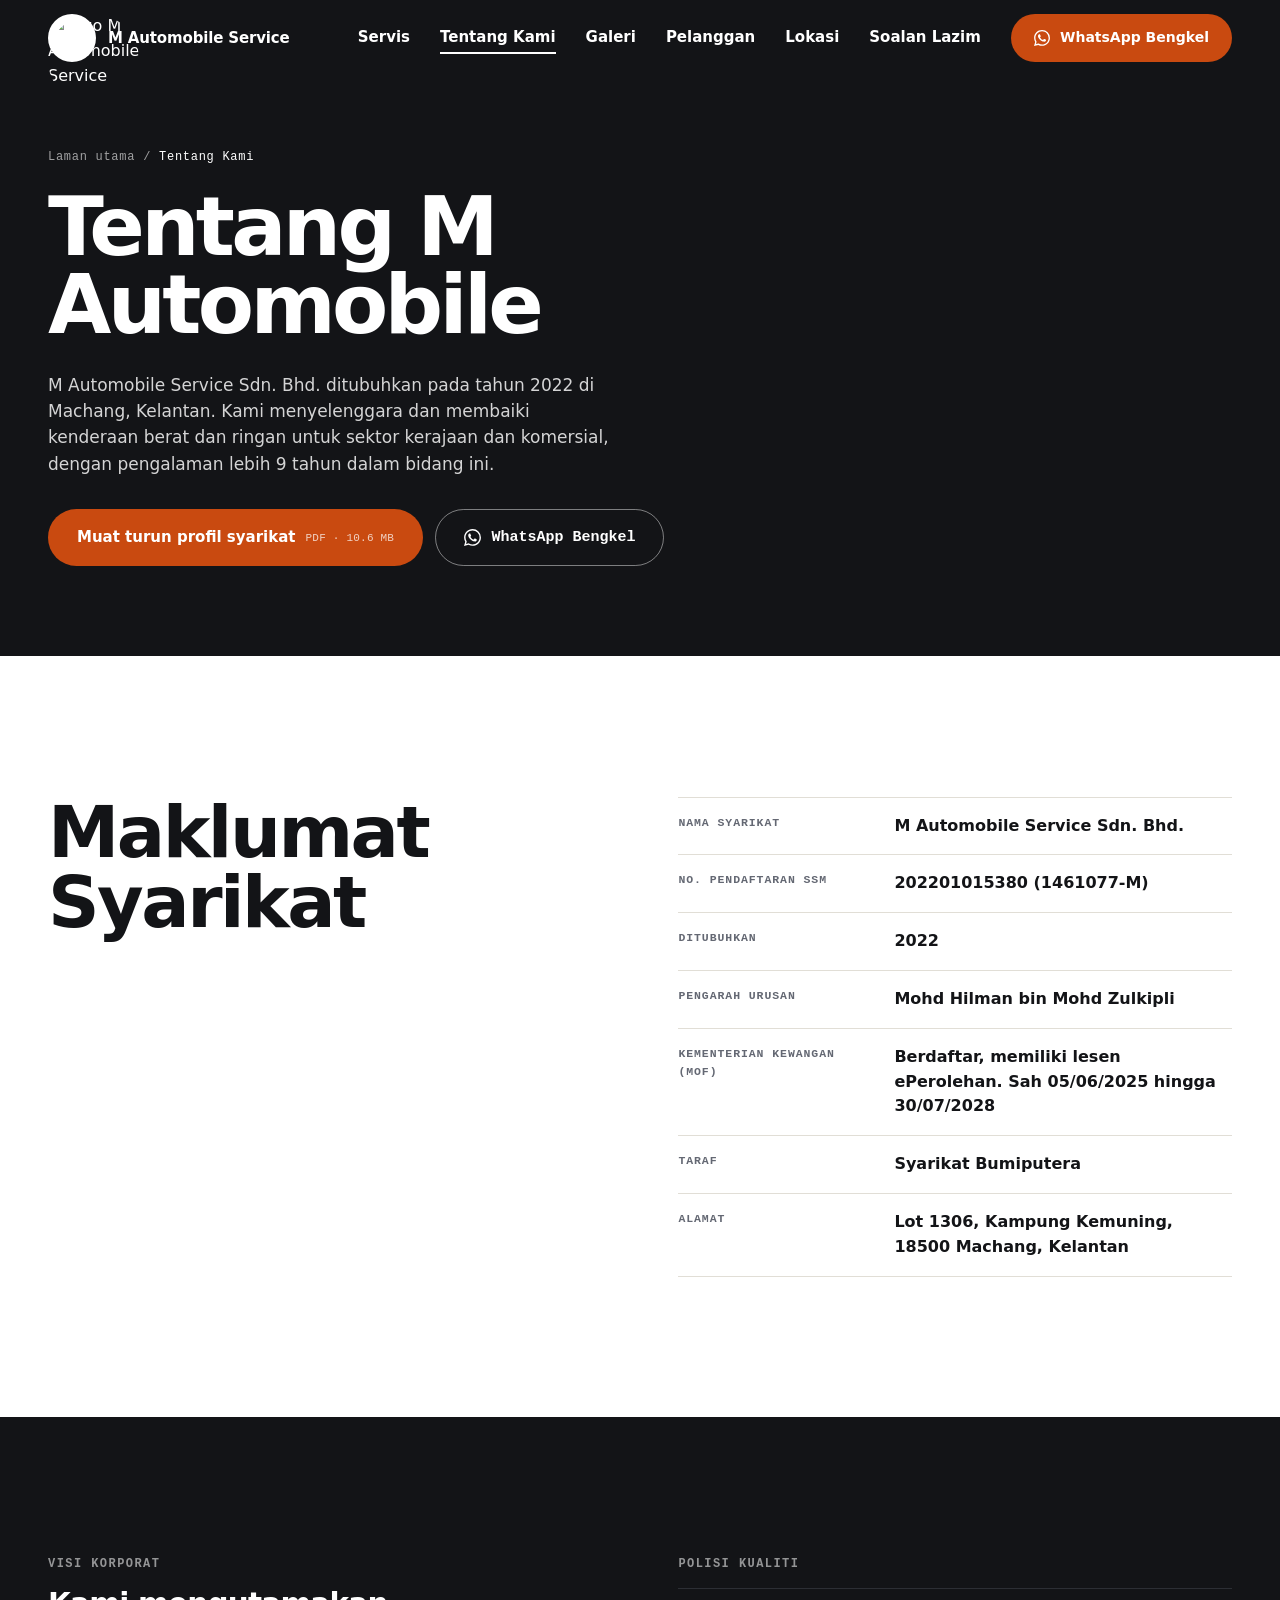
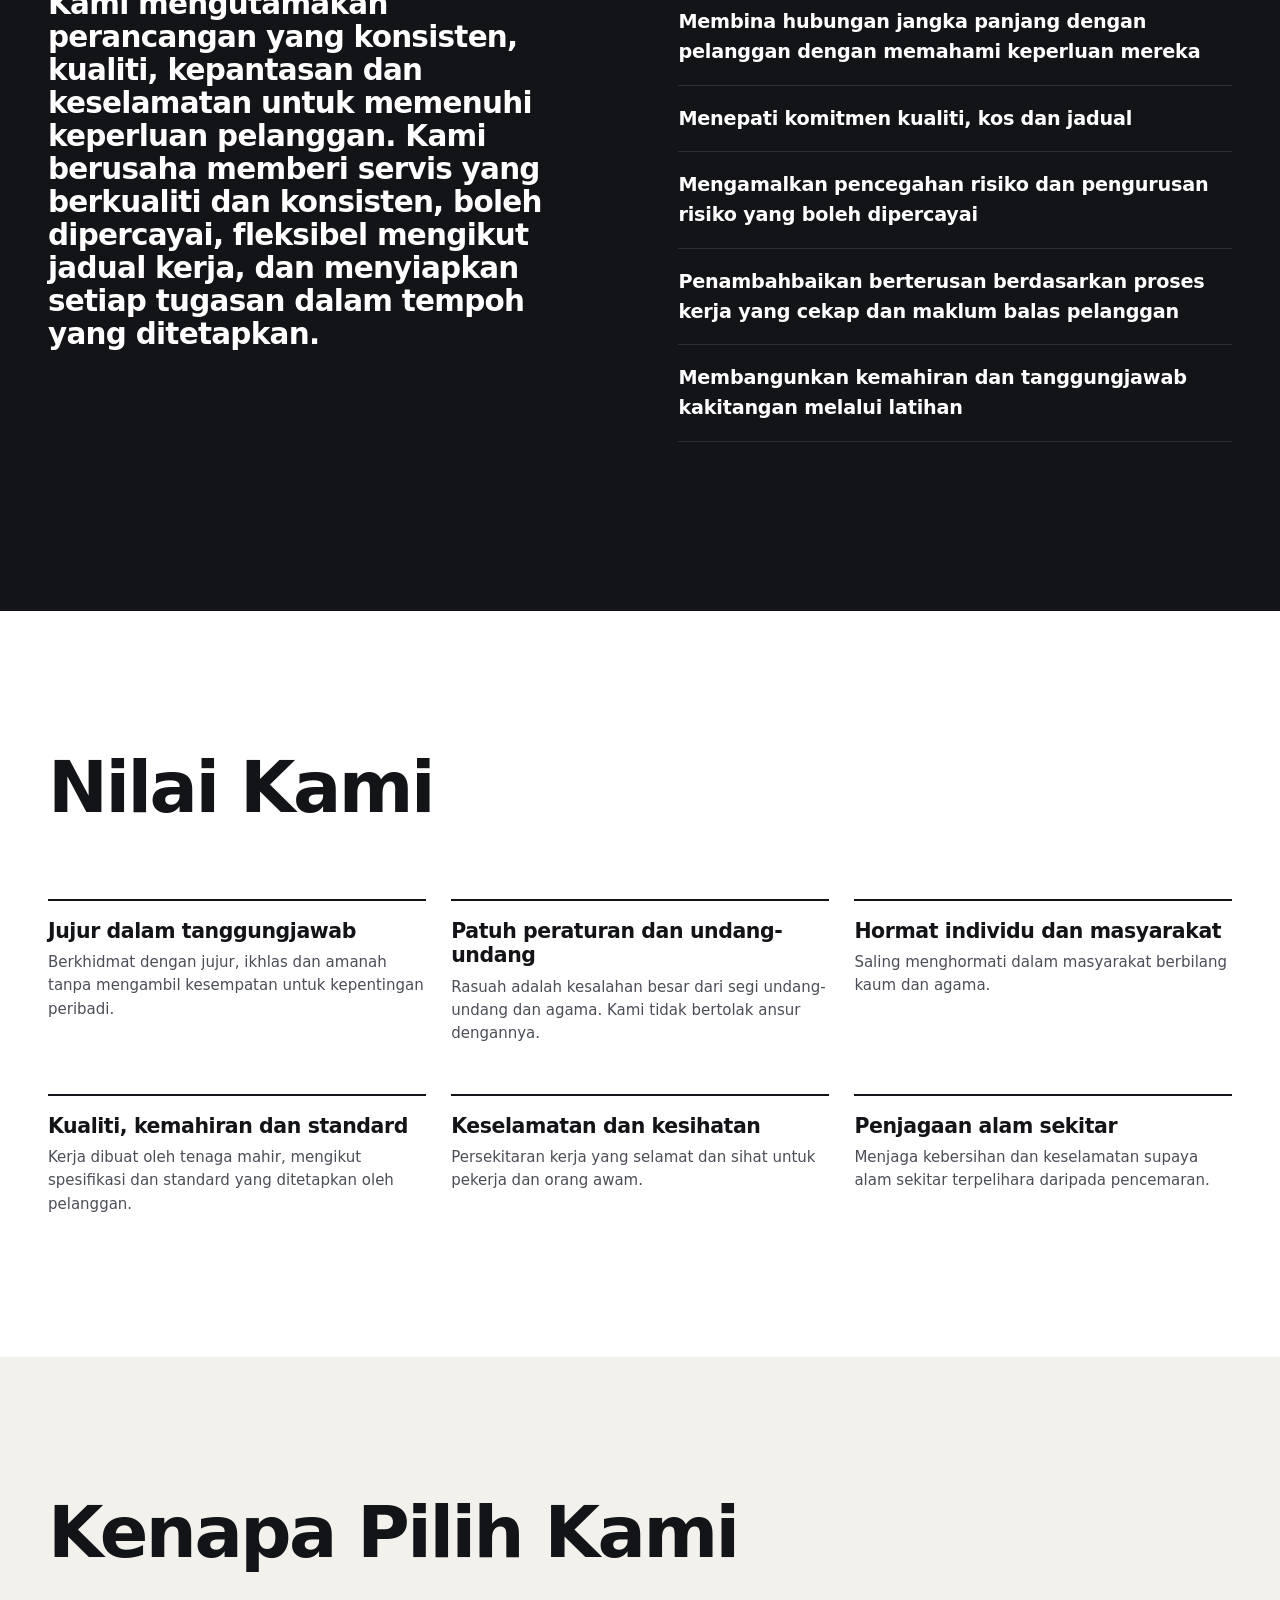
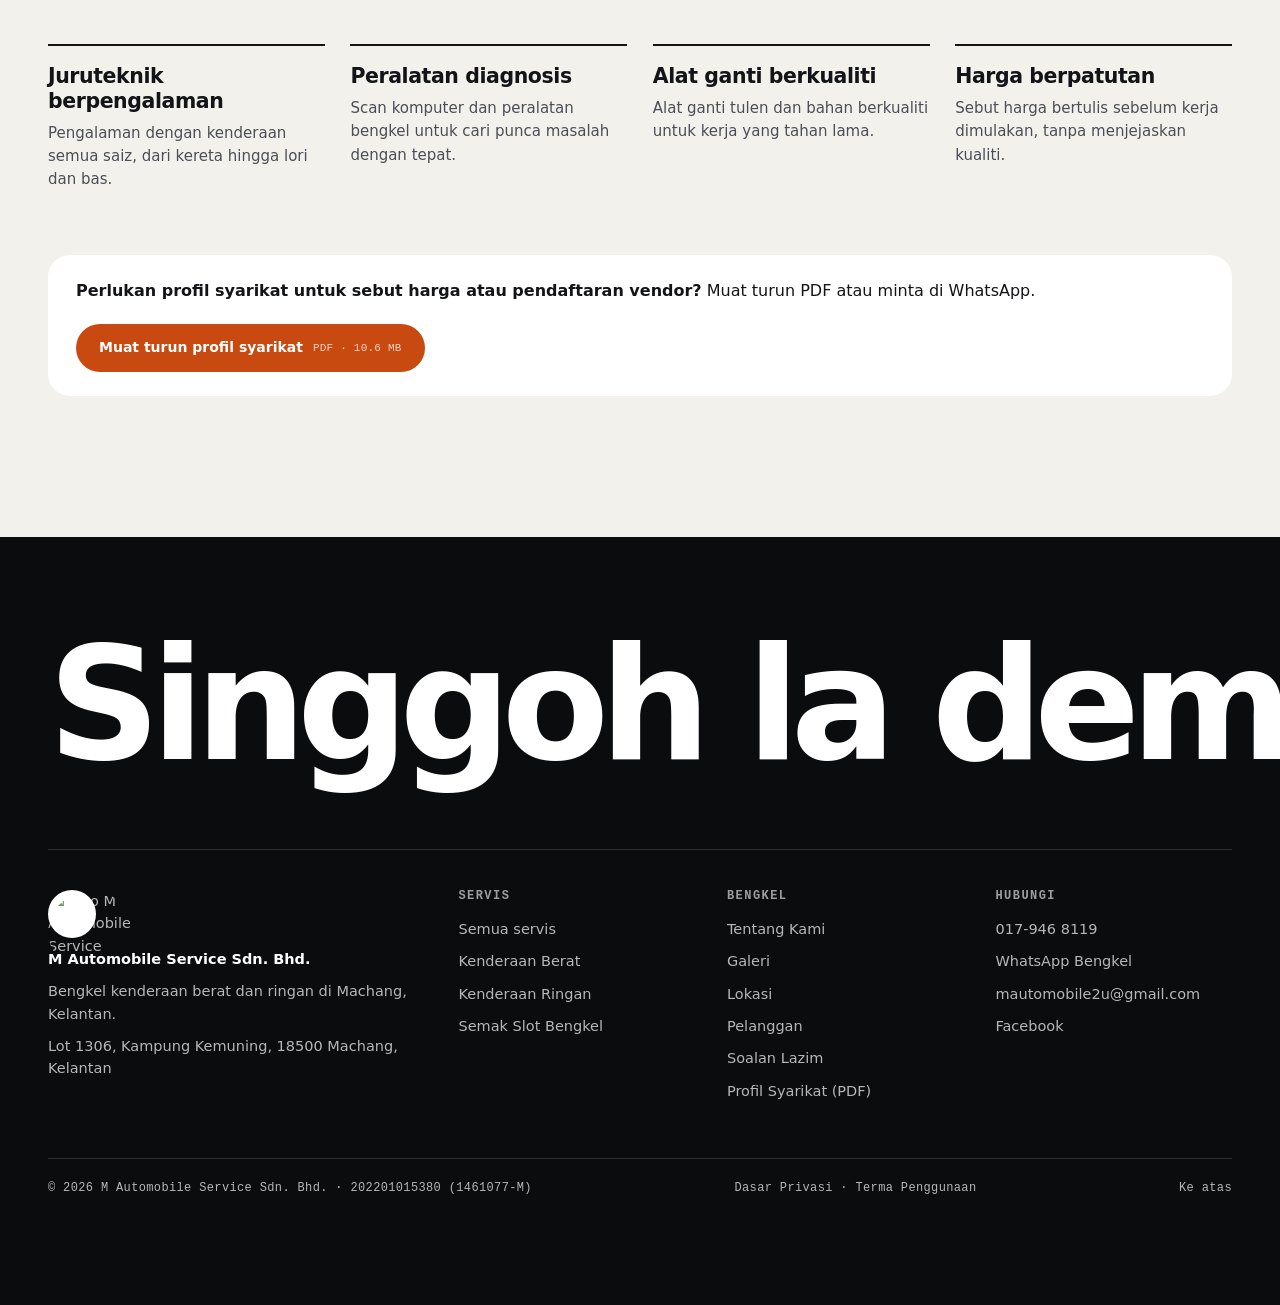
==== commit a9e8d3e8: "Round logo and matching favicon - logo.png is now a round badge (transparent outside the circle) so " ====
--- a/public/about/index.html
+++ b/public/about/index.html
@@ -24,23 +24,25 @@
 <script>
 (function(){var d=document.documentElement;if(matchMedia('(prefers-reduced-motion: reduce)').matches)return;d.classList.add('motion');try{if(sessionStorage.getItem('mt')){d.classList.add('curtain-on');sessionStorage.removeItem('mt')}}catch(e){}})();
 </script>
-<link rel="icon" href="/assets/logo.png">
+<link rel="icon" href="/favicon.ico" sizes="any">
+<link rel="icon" href="/favicon.png" type="image/png">
+<link rel="apple-touch-icon" href="/apple-touch-icon.png">
 <link rel="preload" href="/assets/fonts/HankenGrotesk-400-800.woff2" as="font" type="font/woff2" crossorigin>
 <link rel="preload" href="/assets/fonts/SpaceMono-400.woff2" as="font" type="font/woff2" crossorigin>
 <link rel="preload" href="/assets/fonts/SpaceMono-700.woff2" as="font" type="font/woff2" crossorigin>
-<style>@font-face{font-family:'Hanken Grotesk';font-style:normal;font-weight:400 800;font-display:swap;src:url(/assets/fonts/HankenGrotesk-400-800.woff2) format('woff2');unicode-range:U+0000-00FF,U+0131,U+0152-0153,U+02BB-02BC,U+02C6,U+02DA,U+02DC,U+0304,U+0308,U+0329,U+2000-206F,U+20AC,U+2122,U+2191,U+2193,U+2212,U+2215,U+FEFF,U+FFFD}@font-face{font-family:'Space Mono';font-style:normal;font-weight:400;font-display:swap;src:url(/assets/fonts/SpaceMono-400.woff2) format('woff2');unicode-range:U+0000-00FF,U+0131,U+0152-0153,U+02BB-02BC,U+02C6,U+02DA,U+02DC,U+0304,U+0308,U+0329,U+2000-206F,U+20AC,U+2122,U+2191,U+2193,U+2212,U+2215,U+FEFF,U+FFFD}@font-face{font-family:'Space Mono';font-style:normal;font-weight:700;font-display:swap;src:url(/assets/fonts/SpaceMono-700.woff2) format('woff2');unicode-range:U+0000-00FF,U+0131,U+0152-0153,U+02BB-02BC,U+02C6,U+02DA,U+02DC,U+0304,U+0308,U+0329,U+2000-206F,U+20AC,U+2122,U+2191,U+2193,U+2212,U+2215,U+FEFF,U+FFFD}html.lenis,html.lenis body{height:auto}.lenis:not(.lenis-autoToggle).lenis-stopped{overflow:clip}.lenis.lenis-smooth [data-lenis-prevent]{overscroll-behavior:contain}.lenis.lenis-smooth iframe{pointer-events:none}.lenis.lenis-autoToggle{transition-property:overflow;transition-duration:1ms;transition-behavior:allow-discrete}:root{--ink:#131417;--ink-2:#1D1F23;--ink-deep:#0B0C0E;--cream:#F3F1EC;--white:#fff;--orange:#E85D1B;--orange-dk:#B8420B;--line:#E1DED6;--line-dk:#2C2E34;--text-2:#4B4E57;--muted:#646873;--orange-btn:#C94A10;--wa:#25D366;--sans:"Hanken Grotesk",system-ui,sans-serif;--mono:"Space Mono",ui-monospace,monospace;--wrap:1320px;--gut:clamp(20px,4vw,48px);--ease:cubic-bezier(.22,1,.36,1)}*,*::before,*::after{box-sizing:border-box}html{-webkit-text-size-adjust:100%;background:var(--ink);overscroll-behavior-y:none}body{overflow-x:clip;margin:0;font:400 16px/1.55 var(--sans);color:var(--ink);background:var(--white);-webkit-font-smoothing:antialiased}img{display:block;max-width:100%;height:auto}a{color:inherit;text-decoration:none}h1,h2,h3,p{margin:0}button{font:inherit;cursor:pointer}:focus-visible{outline:2px solid var(--orange);outline-offset:3px;border-radius:4px}.sr{position:absolute;width:1px;height:1px;overflow:hidden;clip:rect(0 0 0 0);white-space:nowrap}.skip{position:absolute;left:12px;top:-60px;background:var(--orange);color:#fff;padding:10px 16px;border-radius:8px;z-index:100}.skip:focus{top:12px}.wrap{max-width:var(--wrap);margin:0 auto;padding:0 var(--gut)}.center{text-align:center}.muted{color:var(--muted)}.eyebrow{font:700 12px/1 var(--mono);letter-spacing:.12em;text-transform:uppercase;color:var(--muted);display:flex;align-items:center;gap:12px}.eyebrow b{color:var(--orange-dk);font-weight:700}.eyebrow b::after{content:"";display:inline-block;width:28px;height:1px;background:currentColor;vertical-align:middle;margin-left:12px;opacity:.5}.center .eyebrow{justify-content:center}h2{font-size:clamp(36px,5.6vw,76px);line-height:.98;font-weight:800;letter-spacing:-.035em;margin-top:20px}h2:first-child{margin-top:0}.lede{font-size:clamp(17px,1.4vw,20px);color:var(--text-2);max-width:46ch;margin-top:20px}.center .lede{margin-inline:auto}.link{color:var(--orange-dk);font-weight:600;padding-bottom:3px;background:linear-gradient(currentColor,currentColor) 0 100% / 100% 1.5px no-repeat}.link:hover{animation:underline-sweep .75s var(--ease)}@keyframes underline-sweep{0%{background-size:100% 1.5px;background-position:100% 100%}45%{background-size:0 1.5px;background-position:100% 100%}46%{background-size:0 1.5px;background-position:0 100%}100%{background-size:100% 1.5px;background-position:0 100%}}.cat h3 a{background:linear-gradient(currentColor,currentColor) 0 100% / 0 2px no-repeat;transition:background-size .5s var(--ease)}.cat:hover h3 a{background-size:100% 2px}.see-also{transition:background .3s,transform .4s var(--ease)}.see-also:hover{transform:translateY(-3px)}.btn[href*="wa.me"]::before,.btn[href^="tel:"]::before,.btn[href*="share.google"]::before{content:"";width:1.15em;height:1.15em;flex:none;background:currentColor;-webkit-mask:var(--ico) center / contain no-repeat;mask:var(--ico) center / contain no-repeat}.btn[href*="wa.me"]{--ico:url("data:image/svg+xml,%3Csvg xmlns='http://www.w3.org/2000/svg' viewBox='0 0 24 24'%3E%3Cpath d='M17.472 14.382c-.297-.149-1.758-.867-2.03-.967-.273-.099-.471-.148-.67.15-.197.297-.767.966-.94 1.164-.173.199-.347.223-.644.075-.297-.15-1.255-.463-2.39-1.475-.883-.788-1.48-1.761-1.653-2.059-.173-.297-.018-.458.13-.606.134-.133.298-.347.446-.52.149-.174.198-.298.298-.497.099-.198.05-.371-.025-.52-.075-.149-.669-1.612-.916-2.207-.242-.579-.487-.5-.669-.51-.173-.008-.371-.01-.57-.01-.198 0-.52.074-.792.372-.272.297-1.04 1.016-1.04 2.479 0 1.462 1.065 2.875 1.213 3.074.149.198 2.096 3.2 5.077 4.487.709.306 1.262.489 1.694.625.712.227 1.36.195 1.871.118.571-.085 1.758-.719 2.006-1.413.248-.694.248-1.289.173-1.413-.074-.124-.272-.198-.57-.347m-5.421 7.403h-.004a9.87 9.87 0 01-5.031-1.378l-.361-.214-3.741.982.998-3.648-.235-.374a9.86 9.86 0 01-1.51-5.26c.001-5.45 4.436-9.884 9.888-9.884 2.64 0 5.122 1.03 6.988 2.898a9.825 9.825 0 012.893 6.994c-.003 5.45-4.437 9.884-9.885 9.884m8.413-18.297A11.815 11.815 0 0012.05 0C5.495 0 .16 5.335.157 11.892c0 2.096.547 4.142 1.588 5.945L.057 24l6.305-1.654a11.882 11.882 0 005.683 1.448h.005c6.554 0 11.89-5.335 11.893-11.893a11.821 11.821 0 00-3.48-8.413z'/%3E%3C/svg%3E")}.btn[href^="tel:"]{--ico:url("data:image/svg+xml,%3Csvg xmlns='http://www.w3.org/2000/svg' viewBox='0 0 24 24' fill='none' stroke='%23000' stroke-width='2' stroke-linecap='round' stroke-linejoin='round'%3E%3Cpath d='M22 16.92v3a2 2 0 0 1-2.18 2 19.79 19.79 0 0 1-8.63-3.07 19.5 19.5 0 0 1-6-6 19.79 19.79 0 0 1-3.07-8.67A2 2 0 0 1 4.11 2h3a2 2 0 0 1 2 1.72 12.84 12.84 0 0 0 .7 2.81 2 2 0 0 1-.45 2.11L8.09 9.91a16 16 0 0 0 6 6l1.27-1.27a2 2 0 0 1 2.11-.45 12.84 12.84 0 0 0 2.81.7A2 2 0 0 1 22 16.92z'/%3E%3C/svg%3E")}.btn[href*="share.google"]{--ico:url("data:image/svg+xml,%3Csvg xmlns='http://www.w3.org/2000/svg' viewBox='0 0 24 24' fill='none' stroke='%23000' stroke-width='2' stroke-linecap='round' stroke-linejoin='round'%3E%3Cpath d='M20 10c0 6-8 12-8 12s-8-6-8-12a8 8 0 0 1 16 0Z'/%3E%3Ccircle cx='12' cy='10' r='3'/%3E%3C/svg%3E")}.btn{display:inline-flex;align-items:center;justify-content:center;gap:10px;padding:16px 28px;border-radius:999px;font-weight:700;font-size:15px;border:1.5px solid transparent;transition:background .25s,color .25s,border-color .25s,transform .25s var(--ease);white-space:nowrap}.btn:active{transform:scale(.97)}.btn-sm{padding:12px 22px;font-size:14px}.btn-o{background:var(--orange-btn);color:#fff}.btn-o:hover{background:var(--orange-dk)}.btn-ink{background:var(--ink);color:#fff}.btn-ink:hover{background:#2A2C31}.btn-line{border-color:rgba(255,255,255,.45);color:#fff;font-family:var(--mono)}.btn-line:hover{background:#fff;color:var(--ink)}.btn-line-dk{border-color:var(--line);background:#fff;color:var(--ink)}.btn-line-dk:hover{border-color:var(--ink)}.btn-wa{background:var(--wa);color:#06331A}.btn-wa:hover{background:#3BE07A}.hdr{position:fixed;inset:0 0 auto;z-index:50;color:#fff;transition:background .35s,color .35s,transform .45s var(--ease),box-shadow .35s}.hdr.solid{background:rgba(243,241,236,.92);backdrop-filter:blur(12px);color:var(--ink);box-shadow:0 1px 0 var(--line)}.hdr.hide{transform:translateY(-100%)}.hdr-in{display:flex;align-items:center;justify-content:space-between;height:76px}.brand{display:flex;align-items:center;gap:12px}.brand-logo{width:48px;height:48px;border-radius:50%;background:#fff;display:grid;place-items:center;flex:none;box-shadow:0 0 0 1px rgba(0,0,0,.06)}.brand-logo img{width:40px;height:auto}.brand-txt{display:flex;flex-direction:column;line-height:1.2}.brand-txt b{font-size:15px;letter-spacing:-.01em}.brand-txt small{font:400 11px var(--mono);opacity:.7;letter-spacing:.04em}.nav{display:flex;align-items:center;gap:30px;font-weight:600;font-size:15px}.nav>a:not(.btn){position:relative}.nav>a:not(.btn)::after{content:"";position:absolute;left:0;right:0;bottom:-4px;height:1.5px;background:currentColor;transform:scaleX(0);transform-origin:right;transition:transform .4s var(--ease)}.nav>a:not(.btn):hover::after,.nav>a[aria-current]::after{transform:scaleX(1);transform-origin:left}.menu-btn{display:none;width:46px;height:46px;border-radius:50%;border:1.5px solid currentColor;background:none;color:inherit;flex-direction:column;justify-content:center;align-items:center;gap:4px}.menu-btn span{width:18px;height:1.5px;background:currentColor;transition:transform .3s,opacity .3s}.menu-btn[aria-expanded="true"] span:nth-child(1){transform:translateY(5.5px) rotate(45deg)}.menu-btn[aria-expanded="true"] span:nth-child(2){opacity:0}.menu-btn[aria-expanded="true"] span:nth-child(3){transform:translateY(-5.5px) rotate(-45deg)}.hero{position:relative;min-height:100svh;color:#fff;background:var(--ink);display:flex;flex-direction:column;justify-content:flex-end;overflow:hidden}.hero-media{position:absolute;inset:0;background:50% 45% / cover no-repeat}.hero-media img{width:100%;height:100%;object-fit:cover;object-position:50% 45%;transform-origin:50% 80%}.hero-media::after{content:"";position:absolute;inset:0;background:linear-gradient(180deg,rgba(10,11,13,.55) 0%,rgba(10,11,13,.15) 35%,rgba(10,11,13,.85) 100%),linear-gradient(90deg,rgba(10,11,13,.6),transparent 70%)}.hero-in{position:relative;width:100%;padding-top:140px;padding-bottom:clamp(48px,7vw,96px)}.hero-eyebrow{color:rgba(255,255,255,.75)}.dot{width:8px;height:8px;border-radius:50%;background:var(--orange);box-shadow:0 0 0 4px rgba(232,93,27,.25)}.hero-h1{margin-top:24px;font-size:clamp(46px,9vw,142px);line-height:.9;font-weight:800;letter-spacing:-.045em}.hero-h1 .l{display:block}.hero-h1 em{font-style:normal;color:var(--orange)}.hero-h1 .l-sm{font-size:.42em;letter-spacing:-.02em;font-weight:600;margin-top:.35em;color:rgba(255,255,255,.85)}.hero-foot{display:flex;justify-content:space-between;align-items:flex-end;gap:40px;margin-top:44px;flex-wrap:wrap}.hero-sub{max-width:52ch;font-size:17px;color:rgba(255,255,255,.82)}.hero-cta{display:flex;gap:12px;flex-wrap:wrap}.hero-bar{position:relative;width:100%;display:flex;justify-content:space-between;gap:20px;padding-top:18px;padding-bottom:22px;border-top:1px solid rgba(255,255,255,.18);font:400 12px var(--mono);letter-spacing:.08em;text-transform:uppercase;color:rgba(255,255,255,.7)}.scroll-cue i{font-style:normal;display:inline-block;animation:bob 1.8s ease-in-out infinite}@keyframes bob{50%{transform:translateY(4px)}}.sec{padding:clamp(80px,11vw,160px) 0;position:relative}.sec-cream{background:var(--cream)}.sec-ink{background:var(--ink);color:#fff}.sec-ink .eyebrow{color:rgba(255,255,255,.55)}.sec-ink .eyebrow b{color:var(--orange)}.sec-ink .lede{color:rgba(255,255,255,.7)}.sec-head{margin-bottom:clamp(48px,6vw,80px)}.statement{font-size:clamp(26px,3.6vw,52px);line-height:1.12;font-weight:600;letter-spacing:-.025em;margin-top:32px;max-width:24ch;text-wrap:balance}.statement .w{opacity:.18}.stats{list-style:none;padding:0;margin:clamp(56px,8vw,110px) 0 0;display:grid;grid-template-columns:repeat(4,1fr);border-top:1px solid var(--line)}.stats li{padding:28px 24px 0 0;border-right:1px solid var(--line);margin-right:24px}.stats li:last-child{border-right:0}.stats b{display:block;font-size:clamp(48px,6vw,92px);line-height:1;font-weight:800;letter-spacing:-.05em}.stats span{display:block;margin-top:14px;font-weight:600;font-size:15px}.stats small{font:400 11.5px var(--mono);color:var(--muted);letter-spacing:.03em}.cats{display:grid;grid-template-columns:1fr 1fr;gap:clamp(16px,2vw,28px)}.cat{background:var(--cream);border-radius:22px;overflow:hidden;display:flex;flex-direction:column}.cat-img{display:block;aspect-ratio:4/3;overflow:hidden}.cat-img img{width:100%;height:118%;object-fit:cover;transition:scale .9s var(--ease)}.cat:hover .cat-img img{scale:1.04}.cat-body{padding:28px 30px 32px;display:flex;flex-direction:column;gap:12px;align-items:flex-start}.cat h3{font-size:clamp(28px,3vw,40px);letter-spacing:-.03em;line-height:1.05}.cat-types{color:var(--text-2);margin-bottom:8px}.jobs{list-style:none;margin:clamp(56px,7vw,96px) 0 0;padding:0;border-top:1px solid var(--line)}.job{--fill:#9A3A0E;position:relative;display:grid;grid-template-columns:1fr auto;align-items:center;gap:20px;padding:26px 0;border-bottom:1px solid var(--line);transition:padding .5s var(--ease),color .25s}.job>:not(.job-fill){position:relative;z-index:1}.job-fill{position:absolute;inset:-1px 0;background:var(--fill);opacity:0;transition:opacity .9s ease-out}.job-t{font-size:clamp(22px,2.6vw,38px);letter-spacing:-.03em;font-weight:700;line-height:1.1;white-space:nowrap}.job-d{color:var(--muted);font-size:14px;text-align:right;transition:opacity .25s,color .25s}.job>.job-imgs{position:absolute;right:16px;top:50%;translate:0 -50%;display:flex;gap:6px;pointer-events:none}.job-imgs img{width:104px;height:74px;object-fit:cover;border-radius:6px;opacity:0;transform:translateX(24px);transition:opacity .3s,transform .5s var(--ease)}.job.on{color:#fff;padding:34px 16px}.job.on .job-fill{opacity:1;transition:opacity .12s}.job.on .job-d{opacity:0}.job.on .job-imgs img{opacity:1;transform:none}.job.on .job-imgs img:nth-child(2){transition-delay:.04s}.job.on .job-imgs img:nth-child(3){transition-delay:.08s}.job.on .job-imgs img:nth-child(4){transition-delay:.12s}.sec-clients{overflow:hidden}.marquee{margin:clamp(48px,6vw,80px) 0;display:grid;gap:14px}.mq-row{overflow:hidden;-webkit-mask:linear-gradient(90deg,transparent,#000 8%,#000 92%,transparent);mask:linear-gradient(90deg,transparent,#000 8%,#000 92%,transparent)}.mq-track{display:flex;width:max-content}.mq-i{display:inline-flex;flex-direction:column;justify-content:center;min-height:104px;padding:18px 34px;background:#fff;border:1px solid var(--line);border-radius:18px;white-space:nowrap;margin-right:14px}.mq-i b{font-size:26px;letter-spacing:-.02em;font-weight:800;line-height:1.1}.mq-i small{font:400 11.5px var(--mono);color:var(--muted);letter-spacing:.04em;margin-top:6px}.mq-i.mono b{font:700 20px var(--mono);letter-spacing:-.01em}@keyframes marquee{to{transform:translateX(-50%)}}.motion .mq-track{animation:marquee 40s linear infinite}.motion .mq-rev .mq-track{animation-direction:reverse}.mq-row:hover .mq-track{animation-play-state:paused}html:not(.motion) .mq-track{flex-wrap:wrap;width:auto;justify-content:center;row-gap:14px}html:not(.motion) .mq-dup{display:none}.enq{display:grid;grid-template-columns:1.25fr .9fr;gap:clamp(32px,5vw,80px);align-items:start}.enq-steps{display:grid;gap:16px}.step{margin:0;border:1px solid var(--line-dk);background:var(--ink-2);border-radius:22px;padding:26px 28px 28px;transition:border-color .4s}.step.done{border-color:rgba(232,93,27,.55)}.step legend{float:left;width:100%;display:flex;align-items:center;gap:12px;font-size:20px;font-weight:700;letter-spacing:-.01em;margin-bottom:18px;padding:0}.step legend small{font:400 11px var(--mono);color:rgba(255,255,255,.5);text-transform:uppercase;letter-spacing:.08em}.sn{font:700 12px var(--mono);color:var(--orange);border:1px solid var(--line-dk);border-radius:999px;padding:5px 10px}.tick{margin-left:auto;width:28px;height:28px;border-radius:50%;border:1px solid var(--line-dk);display:grid;place-items:center;transition:background .3s,border-color .3s}.tick svg{width:16px;height:16px;fill:none;stroke:#fff;stroke-width:2.4;stroke-linecap:round;stroke-linejoin:round;stroke-dasharray:24;stroke-dashoffset:24;transition:stroke-dashoffset .5s var(--ease) .1s}.step.done .tick{background:var(--orange);border-color:var(--orange)}.step.done .tick svg{stroke-dashoffset:0}.chip-label{clear:both;font:400 11px var(--mono);color:rgba(255,255,255,.5);text-transform:uppercase;letter-spacing:.1em;margin:6px 0 10px}.chips{clear:both;display:flex;flex-wrap:wrap;gap:8px;margin-bottom:14px}.chip input{position:absolute;opacity:0;pointer-events:none}.chip span{display:inline-block;padding:10px 18px;border-radius:999px;border:1px solid var(--line-dk);font-size:14.5px;font-weight:600;cursor:pointer;transition:background .2s,border-color .2s,color .2s,transform .2s var(--ease);user-select:none}.chip span:hover{border-color:rgba(255,255,255,.4)}.chip input:checked + span{background:#fff;color:var(--ink);border-color:#fff}.chip input:focus-visible + span{outline:2px solid var(--orange);outline-offset:2px}.fields{display:grid;grid-template-columns:1fr 1fr;gap:10px}.field{display:block}.field input,.field textarea{width:100%;background:var(--ink);border:1px solid var(--line-dk);color:#fff;border-radius:12px;padding:13px 16px;font:inherit;font-size:15px;resize:vertical}.field input::placeholder,.field textarea::placeholder{color:rgba(255,255,255,.4)}.field input:focus,.field textarea:focus{outline:none;border-color:var(--orange)}.phone-wrap{position:sticky;top:100px;display:grid;gap:14px;justify-items:stretch}.phone{background:#0E1512;border:1px solid var(--line-dk);border-radius:30px;overflow:hidden;box-shadow:0 40px 80px -30px rgba(0,0,0,.6)}.chat-head{display:flex;align-items:center;gap:12px;padding:16px 18px;background:#1A2420}.chat-head .av{width:40px;height:40px;border-radius:50%;background:#fff;display:grid;place-items:center}.chat-head b{display:block;font-size:15px}.chat-head small{font:400 12px var(--mono);color:rgba(255,255,255,.55)}.chat-body{padding:26px 18px 34px;min-height:280px;background:radial-gradient(circle at 20% 20%,rgba(255,255,255,.03),transparent 50%),#0E1512}.bubble{background:#005C4B;border-radius:14px 4px 14px 14px;padding:14px 16px;margin-left:14%;font-size:15px;line-height:1.5;display:grid;gap:6px}.bubble .v.empty{color:rgba(255,255,255,.78);font-style:italic}.note{font-size:13px;color:rgba(255,255,255,.55);text-align:center}.loc{display:grid;grid-template-columns:1fr 1.15fr;gap:clamp(20px,3vw,40px)}.loc-info{display:grid;gap:14px;align-content:start}.card{background:var(--cream);border-radius:22px;padding:26px 28px;display:block}.card .eyebrow{margin-bottom:14px}.addr-co{color:var(--text-2);font-size:14px}.addr-big{font-size:clamp(26px,2.6vw,34px);font-weight:800;letter-spacing:-.03em;line-height:1.1;margin:4px 0}.addr-sm{color:var(--text-2);margin-bottom:18px}.hours-na{font-size:17px;font-weight:600}.phones{display:grid;grid-template-columns:repeat(auto-fit,minmax(220px,1fr));gap:14px}.phone-card b{display:block;font:700 clamp(20px,2vw,26px) var(--mono);letter-spacing:-.02em;margin-bottom:14px}.phone-card .go{font-size:14px;font-weight:600;color:var(--orange-dk)}.phone-card{transition:background .3s,transform .4s var(--ease)}.phone-card:hover{background:#ECE8E0;transform:translateY(-3px)}.loc-map iframe{width:100%;aspect-ratio:4/3.4;border:0;border-radius:22px;background:var(--cream);filter:grayscale(.25) contrast(1.05)}.dialect{font-size:clamp(26px,3vw,38px);font-weight:700;letter-spacing:-.03em;margin-top:22px}.dialect em{font-style:normal;color:var(--orange-dk)}.loc-map .muted{margin-top:6px;font-size:14px}.faq-head{display:flex;justify-content:space-between;align-items:flex-end;gap:40px;flex-wrap:wrap;margin-bottom:40px}.search input{width:min(380px,100%);padding:16px 22px;border-radius:999px;border:1px solid var(--line);background:#fff;font:inherit}.search input:focus{outline:none;border-color:var(--ink)}.faq-count{font:400 12px var(--mono);margin-bottom:12px;min-height:1em}.faq{border-top:1px solid #D6D2C8}.faq details{border-bottom:1px solid #D6D2C8}.faq summary{list-style:none;cursor:pointer;display:flex;justify-content:space-between;align-items:center;gap:24px;padding:26px 0;font-size:clamp(18px,1.8vw,22px);font-weight:700;letter-spacing:-.015em}.faq summary::-webkit-details-marker{display:none}.faq summary::after{content:"+";flex:none;width:38px;height:38px;border-radius:50%;border:1px solid #D6D2C8;display:grid;place-items:center;font-weight:400;font-size:22px;transition:transform .4s var(--ease),background .3s,color .3s}.faq details[open] summary::after{transform:rotate(45deg);background:var(--ink);color:#fff;border-color:var(--ink)}.faq .ans{overflow:hidden}.faq .ans p{padding:0 60px 26px 0;color:var(--text-2);max-width:70ch}.faq mark{background:#FDEBE1;color:inherit;border-radius:3px;padding:0 2px}.faq-empty{padding:32px 0}.faq-empty .row{display:flex;gap:10px;flex-wrap:wrap;margin-top:14px}.faq-close{margin-top:48px;display:flex;justify-content:space-between;align-items:center;gap:20px;flex-wrap:wrap;background:#fff;border-radius:22px;padding:24px 28px}.ftr{background:var(--ink-deep);color:rgba(255,255,255,.7);padding:clamp(60px,8vw,110px) 0 110px;overflow:hidden}.ftr-big{font-size:clamp(52px,12.2vw,190px);line-height:.85;font-weight:800;letter-spacing:-.06em;color:#fff;white-space:nowrap}.ftr-big span{display:inline-block}.ftr-cols{display:grid;grid-template-columns:1.6fr 1fr 1fr 1fr;gap:32px;margin-top:clamp(48px,6vw,90px);padding-top:40px;border-top:1px solid var(--line-dk)}.ftr-cols>*{display:flex;flex-direction:column;gap:10px;align-items:flex-start;font-size:14.5px}.ftr-cols .eyebrow{color:rgba(255,255,255,.6);margin-bottom:6px}.ftr-cols a:hover{color:#fff}.ftr-brand b{color:#fff}.ftr-bot{display:flex;justify-content:space-between;gap:20px;flex-wrap:wrap;margin-top:56px;padding-top:22px;border-top:1px solid var(--line-dk);font:400 12px var(--mono);letter-spacing:.03em}.ftr-bot a:hover{color:#fff}.phero{position:relative;color:#fff;background:var(--ink);overflow:hidden;padding:150px 0 clamp(56px,7vw,100px)}.phero-in{position:relative}.phero-h1{font-size:clamp(40px,6.4vw,96px);line-height:.95;max-width:16ch;text-wrap:balance}.phero .hero-sub{margin-top:28px}.phero .hero-cta{margin-top:32px}.phero-has-img .phero-in{min-height:52vh;display:flex;flex-direction:column;justify-content:flex-end}.phero-media{position:absolute;inset:0;background:center / cover no-repeat}.phero-media img{width:100%;height:100%;object-fit:cover}.phero-media::after{content:"";position:absolute;inset:0;background:linear-gradient(90deg,rgba(10,11,13,.92) 0%,rgba(10,11,13,.7) 45%,rgba(10,11,13,.35) 100%),linear-gradient(180deg,rgba(10,11,13,.5),transparent 30%)}.crumbs{font:400 12px var(--mono);letter-spacing:.06em;color:rgba(255,255,255,.6);display:flex;flex-wrap:wrap;gap:8px}.crumbs a:hover{color:#fff}.crumbs [aria-current]{color:#fff}.row{display:flex;gap:10px;flex-wrap:wrap;align-items:center}.sec-tight{padding:clamp(48px,6vw,80px) 0}.sec-head-row{display:flex;justify-content:space-between;align-items:flex-end;gap:24px;flex-wrap:wrap}.stats-txt b{font-size:clamp(40px,4.6vw,72px)}.loc-mini{display:grid;grid-template-columns:1.15fr 1fr 1fr;gap:14px;align-items:stretch}.loc-mini .phones{grid-template-columns:1fr}.split{display:grid;grid-template-columns:1fr 1fr;gap:clamp(40px,6vw,96px);align-items:start}.split-big{font-size:clamp(36px,4.4vw,64px);font-weight:800;letter-spacing:-.04em;line-height:1;margin:18px 0 22px}.tags{list-style:none;padding:0;margin:0;display:flex;flex-wrap:wrap;gap:8px}.tags li{padding:10px 18px;border-radius:999px;background:var(--cream);font-weight:600}.worklist{list-style:none;padding:0;margin:18px 0 0;border-top:1px solid var(--line)}.worklist li{display:grid;grid-template-columns:48px 1fr;gap:12px;padding:18px 0;border-bottom:1px solid var(--line);font-size:clamp(17px,1.5vw,20px);font-weight:600;letter-spacing:-.01em}.worklist .n{font:700 12px var(--mono);color:var(--orange-dk);padding-top:5px}.worklist-dk{border-color:var(--line-dk);margin-bottom:28px}.worklist-dk li{border-color:var(--line-dk)}.worklist-dk .n{color:var(--orange)}.see-also{display:grid;gap:10px;padding:clamp(28px,4vw,48px);border-radius:26px;background:var(--cream);transition:background .3s}.see-also:hover{background:#ECE8E0}.see-also b{font-size:clamp(32px,4.6vw,64px);letter-spacing:-.04em;line-height:1}.clist{list-style:none;padding:0;margin:32px 0 0;border-top:1px solid var(--line)}.clist li{display:flex;flex-direction:column;gap:4px;padding:20px 0;border-bottom:1px solid var(--line)}.clist b{font-size:clamp(20px,2vw,26px);letter-spacing:-.02em}.clist small{font:400 12px var(--mono);color:var(--muted);letter-spacing:.03em}.ways{display:grid;grid-template-columns:1fr 1fr;gap:clamp(16px,2vw,28px)}.way{background:#fff;border-radius:22px;padding:clamp(26px,3vw,40px);display:flex;flex-direction:column;gap:16px;align-items:flex-start}.way h3{font-size:clamp(28px,3vw,40px);letter-spacing:-.03em;line-height:1.05}.checks{list-style:none;padding:0;margin:0 0 10px;display:grid;gap:12px}.checks li{padding-left:30px;position:relative;color:var(--text-2)}.checks li::before{content:"";position:absolute;left:0;top:.3em;width:18px;height:18px;border-radius:50%;background:var(--orange) url("data:image/svg+xml,%3Csvg xmlns='http://www.w3.org/2000/svg' viewBox='0 0 24 24' fill='none' stroke='%23fff' stroke-width='3' stroke-linecap='round' stroke-linejoin='round'%3E%3Cpath d='M5 12.5l4.5 4.5L19 7.5'/%3E%3C/svg%3E") center/12px no-repeat}.cta-band{margin-top:48px;display:flex;justify-content:space-between;align-items:center;gap:20px;flex-wrap:wrap;background:#fff;border-radius:22px;padding:24px 28px}.hours{list-style:none;padding:0;margin:0;display:grid;gap:2px}.hours li{display:flex;justify-content:space-between;gap:16px;padding:7px 10px;margin:0 -10px;border-radius:8px;font-size:15px}.hours li b{font:400 13px var(--mono);letter-spacing:.02em}.hours li.today{background:#fff;font-weight:700}.hours li.today b{font-weight:700}.hours-now{display:flex;align-items:center;gap:10px;font-weight:700;margin:-4px 0 14px}.hours-now .dot{box-shadow:none;background:var(--muted)}.hours-now.open .dot{background:#1F9D55;box-shadow:0 0 0 4px rgba(31,157,85,.18)}.phone-card b.fb{font:800 clamp(18px,1.8vw,22px) var(--sans);letter-spacing:-.02em}.prose{max-width:calc(72ch + 2 * var(--gut))}.prose h2{font-size:clamp(22px,2.2vw,28px);letter-spacing:-.02em;line-height:1.2;margin:40px 0 10px}.prose p{color:var(--text-2)}.review{margin-top:clamp(56px,7vw,96px);max-width:860px}.review-stars{font:700 13px var(--mono);letter-spacing:.04em;color:var(--text-2)}.review-stars span{color:var(--orange-dk);letter-spacing:.1em;margin-right:6px}.review blockquote{margin:18px 0 16px;font-size:clamp(24px,3vw,40px);line-height:1.15;font-weight:700;letter-spacing:-.025em;text-wrap:balance}.review figcaption{color:var(--text-2);font-size:15px}.curtain{position:fixed;inset:0;z-index:300;background:var(--orange);display:grid;place-items:center;transform:translateY(100%);visibility:hidden;pointer-events:none}.curtain-mark{display:flex;flex-direction:column;align-items:center;gap:14px;color:#fff}.curtain .brand-logo{width:76px;height:76px;box-shadow:none}.curtain .brand-logo img{width:60px}.curtain-txt{font:700 12px var(--mono);letter-spacing:.16em;text-transform:uppercase}.curtain.cover{visibility:visible;pointer-events:auto;animation:curtain-in .55s cubic-bezier(.76,0,.24,1) forwards}.curtain.cover .curtain-mark{animation:mark-in .55s cubic-bezier(.22,1,.36,1) .12s both}.curtain-on .curtain{visibility:visible;transform:none;animation:curtain-out .75s cubic-bezier(.76,0,.24,1) .1s forwards}.curtain-on .curtain .curtain-mark{animation:mark-out .5s cubic-bezier(.76,0,.24,1) forwards}@keyframes curtain-in{from{transform:translateY(100%)}to{transform:none}}@keyframes curtain-out{from{transform:none}to{transform:translateY(-100%);visibility:hidden}}@keyframes mark-in{from{opacity:0;transform:translateY(24px)}to{opacity:1;transform:none}}@keyframes mark-out{from{opacity:1;transform:none}to{opacity:0;transform:translateY(-24px)}}.dock{display:none}@keyframes rise{from{opacity:.001;transform:translateY(.45em)}to{opacity:1;transform:none}}@keyframes settle{from{transform:scale(1.12)}to{transform:none}}.curtain-on .hero-h1 .l,.curtain-on .phero-h1,.curtain-on [data-hero],.curtain-on .crumbs{animation:rise 1.1s var(--ease) backwards}.curtain-on .crumbs{animation-delay:.5s}.curtain-on .hero-h1 .l:nth-child(1),.curtain-on .phero-h1{animation-delay:.55s}.curtain-on .hero-h1 .l:nth-child(2){animation-delay:.63s}.curtain-on .hero-h1 .l:nth-child(3){animation-delay:.71s}.curtain-on [data-hero]{animation-duration:.9s;animation-delay:.6s}.curtain-on .hero-media img,.curtain-on .phero-media img{animation:settle 2s var(--ease) backwards;animation-delay:.45s}.mq-logo{min-width:220px;align-items:center}.mq-logo img,.logos img{height:44px;width:auto;max-width:170px;object-fit:contain}.wm{font-size:26px;line-height:1.05;letter-spacing:-.02em;font-weight:800;white-space:nowrap}.wm-serif{font-family:Georgia,"Times New Roman",serif;font-style:italic;font-weight:700;letter-spacing:0}.wm-sans{text-transform:uppercase;letter-spacing:.06em;font-size:23px}.wm-mono{font:700 21px var(--mono);letter-spacing:-.01em}.logos{list-style:none;padding:0;margin:0;display:grid;grid-template-columns:repeat(3,1fr);border-top:1px solid var(--line);border-left:1px solid var(--line)}.logos li{display:grid;place-items:center;min-height:160px;padding:28px;border-right:1px solid var(--line);border-bottom:1px solid var(--line)}.logos img{height:56px;max-width:220px}.btn small{font:400 11px var(--mono);opacity:.75;letter-spacing:.02em}.about-row{margin-top:36px;gap:24px}.lede + .row{margin-top:28px}.facts{margin:0;border-top:1px solid var(--line)}.facts>div{display:grid;grid-template-columns:200px 1fr;gap:16px;padding:16px 0;border-bottom:1px solid var(--line)}.facts dt{font:700 11.5px/1.6 var(--mono);letter-spacing:.08em;text-transform:uppercase;color:var(--muted)}.facts dd{margin:0;font-weight:600}.statement-dk{font-size:clamp(22px,2.3vw,32px);max-width:none;margin-top:18px}.values{list-style:none;padding:0;margin:0;display:grid;grid-template-columns:repeat(3,1fr);gap:clamp(32px,4vw,48px) clamp(16px,2vw,28px)}.values-4{grid-template-columns:repeat(4,1fr);margin-bottom:clamp(40px,5vw,64px)}.values li{border-top:2px solid var(--ink);padding-top:18px;display:grid;gap:8px;align-content:start}.worklist-plain li{grid-template-columns:1fr}.values b{font-size:clamp(19px,1.6vw,22px);letter-spacing:-.02em;line-height:1.2}.values p{color:var(--text-2);font-size:15px}.gal-sec{padding-top:clamp(64px,8vw,120px)}.gal-sec .sec-head{margin-bottom:clamp(32px,4vw,48px)}.gal-sec .lede{max-width:38ch}.eyebrow-solo b::after{display:none}.gal-cta{margin-top:clamp(48px,6vw,80px)}.gal-bar{position:sticky;top:14px;z-index:40;display:flex;flex-wrap:wrap;gap:6px;padding:6px;width:fit-content;max-width:100%;background:rgba(255,255,255,.86);backdrop-filter:blur(14px);-webkit-backdrop-filter:blur(14px);border:1px solid var(--line);border-radius:999px;box-shadow:0 18px 40px -22px rgba(19,20,23,.35)}.gal-bar{transition:top .45s var(--ease)}.hdr:not(.hide) ~ main .gal-bar{top:90px}.gal-f{position:relative;padding:10px 18px;border-radius:999px;border:0;background:none;color:var(--text-2);font-weight:700;font-size:14.5px;transition:background .3s var(--ease),color .3s}.gal-f:hover{color:var(--ink);background:rgba(19,20,23,.06)}.gal-f sup{font:400 10.5px var(--mono);opacity:.6;margin-left:2px;vertical-align:4px}.gal-f[aria-pressed="true"]{background:var(--orange-btn);color:#fff}.gal-f[aria-pressed="true"] sup{opacity:.85}.gal-now{margin:26px 0 22px;font:700 12px/1.4 var(--mono);letter-spacing:.1em;text-transform:uppercase;color:var(--ink)}.gal-now .muted{color:var(--muted);margin-left:8px}.gal{list-style:none;margin:0;padding:0;columns:3 260px;column-gap:14px}.gal-i{break-inside:avoid;margin-bottom:14px}.gal-i.off{display:none}.gal.gal-m{columns:auto;display:flex;gap:14px;align-items:flex-start}.gal-col{flex:1;min-width:0}.gal-a{position:relative;display:block;overflow:hidden;border-radius:14px;background:var(--c,var(--ink-2));isolation:isolate;cursor:zoom-in}.gal-a img{width:100%;height:100%;object-fit:cover;transition:transform 1s var(--ease),filter .6s}.gal-a::after{content:"";position:absolute;inset:0;background:linear-gradient(180deg,transparent 45%,rgba(11,12,14,.85));opacity:0;transition:opacity .5s var(--ease)}.gal-a::before{content:"↗";position:absolute;z-index:2;top:12px;right:12px;width:40px;height:40px;display:grid;place-items:center;border-radius:50%;background:var(--orange-btn);color:#fff;font-size:18px;transform:scale(.4) rotate(-45deg);opacity:0;transition:transform .5s var(--ease),opacity .3s}.gal-tag{position:absolute;z-index:2;top:12px;left:12px;padding:6px 10px 6px 9px;border-radius:999px;background:rgba(11,12,14,.72);backdrop-filter:blur(6px);-webkit-backdrop-filter:blur(6px);color:#fff;font:700 10.5px/1 var(--mono);letter-spacing:.08em;text-transform:uppercase;display:inline-flex;align-items:center;gap:6px}.gal-tag::before{content:"";width:6px;height:6px;border-radius:50%;background:var(--orange)}.gal-cap{position:absolute;z-index:2;left:16px;right:16px;bottom:14px;color:#fff;font-weight:600;font-size:15px;line-height:1.3;text-wrap:balance;transform:translateY(12px);opacity:0;transition:transform .5s var(--ease),opacity .4s}@media (hover:hover){.gal-a:hover img{transform:scale(1.06)}.gal-a:hover::after,.gal-a:focus-visible::after{opacity:1}.gal-a:hover::before,.gal-a:focus-visible::before{transform:none;opacity:1}.gal-a:hover .gal-cap,.gal-a:focus-visible .gal-cap{transform:none;opacity:1}.gal:has(.gal-a:hover) .gal-a:not(:hover) img{filter:grayscale(.7) brightness(.7)}}.motion .gal-js .gal-i{opacity:0;transform:translateY(48px) scale(.97)}.motion .gal-js .gal-i.in{opacity:1;transform:none;transition:opacity .9s var(--ease) var(--d,0s),transform 1.1s var(--ease) var(--d,0s)}.motion .gal-js .gal-i.in img{animation:gal-img 1.4s var(--ease) var(--d,0s) backwards}@keyframes gal-img{from{transform:scale(1.18)}}.lb{width:100vw;height:100vh;height:100dvh;max-width:none;max-height:none;margin:0;padding:0;border:0;background:rgba(11,12,14,.97);color:#fff;overflow:hidden;overscroll-behavior:contain}.lb::backdrop{background:rgba(11,12,14,.6)}.lb[open]{display:grid;grid-template-rows:auto 1fr;animation:lb-in .45s var(--ease)}@keyframes lb-in{from{opacity:0}}.lb-top{display:flex;justify-content:space-between;align-items:center;padding:18px var(--gut);font:700 12px var(--mono);letter-spacing:.1em}.lb-n{color:rgba(255,255,255,.6)}.lb-n b{color:#fff;font-size:15px}.lb-x{display:inline-flex;gap:10px;align-items:center;padding:10px 18px;border-radius:999px;border:1px solid rgba(255,255,255,.25);background:none;color:#fff;font:700 12px var(--mono);letter-spacing:.1em;text-transform:uppercase;transition:background .25s,color .25s}.lb-x:hover{background:#fff;color:var(--ink)}.lb-fig{margin:0;min-height:0;display:grid;grid-template-rows:minmax(0,1fr) auto;justify-items:center;align-items:center;gap:16px;padding:0 clamp(16px,8vw,120px) 28px;touch-action:pan-y}.lb-fig img{max-width:100%;max-height:100%;min-height:0;width:auto;height:auto;object-fit:contain;border-radius:10px;box-shadow:0 40px 80px -30px rgba(0,0,0,.8);transition:opacity .35s var(--ease),transform .5s var(--ease)}.lb-fig img.swap{opacity:0;transform:translateX(calc(var(--dir,1) * 40px)) scale(.98);transition:none}.lb-fig figcaption{display:flex;flex-wrap:wrap;justify-content:center;align-items:baseline;gap:6px 14px;text-align:center;font-weight:600;font-size:16px;max-width:60ch}.lb-fig figcaption b{font:700 11px var(--mono);letter-spacing:.1em;text-transform:uppercase;color:var(--orange)}.lb-nav{position:absolute;top:50%;width:56px;height:56px;margin-top:-28px;border-radius:50%;border:1px solid rgba(255,255,255,.25);background:rgba(29,31,35,.6);color:#fff;font-size:22px;display:grid;place-items:center;transition:background .25s,border-color .25s,transform .3s var(--ease)}.lb-nav:hover{background:var(--orange-btn);border-color:var(--orange-btn)}.lb-prev{left:clamp(12px,2vw,32px)}.lb-next{right:clamp(12px,2vw,32px)}.lb-prev:hover{transform:translateX(-3px)}.lb-next:hover{transform:translateX(3px)}html:has(.lb[open]){overflow:hidden}@media (max-width:1160px) and (min-width:761px){.nav{gap:18px;font-size:14px}.nav .btn{padding-inline:18px}.nav>a{white-space:nowrap}}@media (max-width:1000px) and (min-width:761px){.brand-txt{display:none}.nav{gap:14px;font-size:13.5px}.nav .btn{padding-inline:14px}}@media (max-width:1000px){.values,.values-4,.logos{grid-template-columns:1fr 1fr}.stats{grid-template-columns:1fr 1fr}.stats li:nth-child(2){border-right:0}.stats li:nth-child(n+3){margin-top:28px;border-top:1px solid var(--line)}.enq,.loc,.split,.loc-mini{grid-template-columns:1fr}.phone-wrap{position:static}.ftr-cols{grid-template-columns:1fr 1fr 1fr}.ftr-brand{grid-column:1 / -1}}@media (max-width:760px){.menu-btn{display:inline-flex}.brand-txt small{display:none}.nav{position:fixed;inset:76px 12px auto;flex-direction:column;align-items:stretch;gap:0;padding:12px;background:var(--white);color:var(--ink);border-radius:20px;box-shadow:0 30px 60px -20px rgba(0,0,0,.35);opacity:0;visibility:hidden;transform:translateY(-8px);transition:opacity .3s,transform .3s var(--ease),visibility .3s}.nav.open{opacity:1;visibility:visible;transform:none}.nav>a:not(.btn){padding:16px 12px;border-bottom:1px solid var(--line);font-size:18px}.nav>a:not(.btn)::after{display:none}.nav .btn{margin-top:12px}.hide-sm{display:none}.hero-h1{font-size:10.6vw}.hero-h1 .l-sm{font-size:.5em}.hero-foot{margin-top:28px;gap:24px}.hero-foot>*{min-width:0;width:100%}.hero-sub{font-size:16px}.hero-cta .btn{flex:1;padding-inline:14px}.hero-media img{object-position:38% 50%}.cats,.phones,.fields,.ways{grid-template-columns:1fr}.phero{padding-top:120px}.phero-h1{font-size:clamp(34px,9.4vw,52px)}.phero .hero-cta .btn{flex:1;padding-inline:14px}.job{grid-template-columns:1fr;gap:6px;padding:20px 0}.job.on{padding:20px 0}.job-fill{inset:-1px -14px;border-radius:12px}.job-t{white-space:normal}.job-d{text-align:left}.job.on .job-d{opacity:1;color:rgba(255,255,255,.8)}.job>.job-imgs{position:relative;right:auto;top:auto;translate:none;margin-top:10px}.job-imgs img{width:calc((100% - 18px) / 4);height:64px}.mq-i{min-height:84px;padding:14px 24px}.mq-i b{font-size:20px}.mq-logo{min-width:170px}.mq-logo img{height:34px;max-width:130px}.wm{font-size:20px}.logos li{min-height:120px;padding:18px}.logos img{height:40px;max-width:140px}.values{grid-template-columns:1fr}.gal{columns:2;column-gap:8px}.gal.gal-m{gap:8px}.gal-i{margin-bottom:8px}.gal-a{border-radius:10px}.gal-tag{top:8px;left:8px;font-size:9.5px;padding:5px 8px}.gal-bar{top:8px;flex-wrap:nowrap;overflow-x:auto;scrollbar-width:none;width:auto}.gal-bar::-webkit-scrollbar{display:none}.gal-f{flex:none;padding:10px 14px}.lb-fig{padding:0 12px 96px}.lb-nav{top:auto;bottom:20px;margin-top:0}.lb-prev{left:calc(50% - 64px)}.lb-next{right:calc(50% - 64px)}.facts>div{grid-template-columns:1fr;gap:4px}.step{padding:22px 18px}.bubble{margin-left:6%}.faq .ans p{padding-right:0}.ftr-cols{grid-template-columns:1fr 1fr}.dock{display:grid;grid-template-columns:1fr 1fr;gap:8px;position:fixed;inset:auto 10px 10px;z-index:45;padding:8px;background:rgba(19,20,23,.92);backdrop-filter:blur(10px);border-radius:999px;transform:translateY(140%);transition:transform .45s var(--ease)}.dock.show{transform:none}.dock .btn{padding:14px 10px;font-size:14px}}@media (prefers-reduced-motion:reduce){*,*::before,*::after{animation:none !important;transition:none !important}.curtain{display:none}}</style>
+<style>@font-face{font-family:'Hanken Grotesk';font-style:normal;font-weight:400 800;font-display:swap;src:url(/assets/fonts/HankenGrotesk-400-800.woff2) format('woff2');unicode-range:U+0000-00FF,U+0131,U+0152-0153,U+02BB-02BC,U+02C6,U+02DA,U+02DC,U+0304,U+0308,U+0329,U+2000-206F,U+20AC,U+2122,U+2191,U+2193,U+2212,U+2215,U+FEFF,U+FFFD}@font-face{font-family:'Space Mono';font-style:normal;font-weight:400;font-display:swap;src:url(/assets/fonts/SpaceMono-400.woff2) format('woff2');unicode-range:U+0000-00FF,U+0131,U+0152-0153,U+02BB-02BC,U+02C6,U+02DA,U+02DC,U+0304,U+0308,U+0329,U+2000-206F,U+20AC,U+2122,U+2191,U+2193,U+2212,U+2215,U+FEFF,U+FFFD}@font-face{font-family:'Space Mono';font-style:normal;font-weight:700;font-display:swap;src:url(/assets/fonts/SpaceMono-700.woff2) format('woff2');unicode-range:U+0000-00FF,U+0131,U+0152-0153,U+02BB-02BC,U+02C6,U+02DA,U+02DC,U+0304,U+0308,U+0329,U+2000-206F,U+20AC,U+2122,U+2191,U+2193,U+2212,U+2215,U+FEFF,U+FFFD}html.lenis,html.lenis body{height:auto}.lenis:not(.lenis-autoToggle).lenis-stopped{overflow:clip}.lenis.lenis-smooth [data-lenis-prevent]{overscroll-behavior:contain}.lenis.lenis-smooth iframe{pointer-events:none}.lenis.lenis-autoToggle{transition-property:overflow;transition-duration:1ms;transition-behavior:allow-discrete}:root{--ink:#131417;--ink-2:#1D1F23;--ink-deep:#0B0C0E;--cream:#F3F1EC;--white:#fff;--orange:#E85D1B;--orange-dk:#B8420B;--line:#E1DED6;--line-dk:#2C2E34;--text-2:#4B4E57;--muted:#646873;--orange-btn:#C94A10;--wa:#25D366;--sans:"Hanken Grotesk",system-ui,sans-serif;--mono:"Space Mono",ui-monospace,monospace;--wrap:1320px;--gut:clamp(20px,4vw,48px);--ease:cubic-bezier(.22,1,.36,1)}*,*::before,*::after{box-sizing:border-box}html{-webkit-text-size-adjust:100%;background:var(--ink);overscroll-behavior-y:none}body{overflow-x:clip;margin:0;font:400 16px/1.55 var(--sans);color:var(--ink);background:var(--white);-webkit-font-smoothing:antialiased}img{display:block;max-width:100%;height:auto}a{color:inherit;text-decoration:none}h1,h2,h3,p{margin:0}button{font:inherit;cursor:pointer}:focus-visible{outline:2px solid var(--orange);outline-offset:3px;border-radius:4px}.sr{position:absolute;width:1px;height:1px;overflow:hidden;clip:rect(0 0 0 0);white-space:nowrap}.skip{position:absolute;left:12px;top:-60px;background:var(--orange);color:#fff;padding:10px 16px;border-radius:8px;z-index:100}.skip:focus{top:12px}.wrap{max-width:var(--wrap);margin:0 auto;padding:0 var(--gut)}.center{text-align:center}.muted{color:var(--muted)}.eyebrow{font:700 12px/1 var(--mono);letter-spacing:.12em;text-transform:uppercase;color:var(--muted);display:flex;align-items:center;gap:12px}.eyebrow b{color:var(--orange-dk);font-weight:700}.eyebrow b::after{content:"";display:inline-block;width:28px;height:1px;background:currentColor;vertical-align:middle;margin-left:12px;opacity:.5}.center .eyebrow{justify-content:center}h2{font-size:clamp(36px,5.6vw,76px);line-height:.98;font-weight:800;letter-spacing:-.035em;margin-top:20px}h2:first-child{margin-top:0}.lede{font-size:clamp(17px,1.4vw,20px);color:var(--text-2);max-width:46ch;margin-top:20px}.center .lede{margin-inline:auto}.link{color:var(--orange-dk);font-weight:600;padding-bottom:3px;background:linear-gradient(currentColor,currentColor) 0 100% / 100% 1.5px no-repeat}.link:hover{animation:underline-sweep .75s var(--ease)}@keyframes underline-sweep{0%{background-size:100% 1.5px;background-position:100% 100%}45%{background-size:0 1.5px;background-position:100% 100%}46%{background-size:0 1.5px;background-position:0 100%}100%{background-size:100% 1.5px;background-position:0 100%}}.cat h3 a{background:linear-gradient(currentColor,currentColor) 0 100% / 0 2px no-repeat;transition:background-size .5s var(--ease)}.cat:hover h3 a{background-size:100% 2px}.see-also{transition:background .3s,transform .4s var(--ease)}.see-also:hover{transform:translateY(-3px)}.btn[href*="wa.me"]::before,.btn[href^="tel:"]::before,.btn[href*="share.google"]::before{content:"";width:1.15em;height:1.15em;flex:none;background:currentColor;-webkit-mask:var(--ico) center / contain no-repeat;mask:var(--ico) center / contain no-repeat}.btn[href*="wa.me"]{--ico:url("data:image/svg+xml,%3Csvg xmlns='http://www.w3.org/2000/svg' viewBox='0 0 24 24'%3E%3Cpath d='M17.472 14.382c-.297-.149-1.758-.867-2.03-.967-.273-.099-.471-.148-.67.15-.197.297-.767.966-.94 1.164-.173.199-.347.223-.644.075-.297-.15-1.255-.463-2.39-1.475-.883-.788-1.48-1.761-1.653-2.059-.173-.297-.018-.458.13-.606.134-.133.298-.347.446-.52.149-.174.198-.298.298-.497.099-.198.05-.371-.025-.52-.075-.149-.669-1.612-.916-2.207-.242-.579-.487-.5-.669-.51-.173-.008-.371-.01-.57-.01-.198 0-.52.074-.792.372-.272.297-1.04 1.016-1.04 2.479 0 1.462 1.065 2.875 1.213 3.074.149.198 2.096 3.2 5.077 4.487.709.306 1.262.489 1.694.625.712.227 1.36.195 1.871.118.571-.085 1.758-.719 2.006-1.413.248-.694.248-1.289.173-1.413-.074-.124-.272-.198-.57-.347m-5.421 7.403h-.004a9.87 9.87 0 01-5.031-1.378l-.361-.214-3.741.982.998-3.648-.235-.374a9.86 9.86 0 01-1.51-5.26c.001-5.45 4.436-9.884 9.888-9.884 2.64 0 5.122 1.03 6.988 2.898a9.825 9.825 0 012.893 6.994c-.003 5.45-4.437 9.884-9.885 9.884m8.413-18.297A11.815 11.815 0 0012.05 0C5.495 0 .16 5.335.157 11.892c0 2.096.547 4.142 1.588 5.945L.057 24l6.305-1.654a11.882 11.882 0 005.683 1.448h.005c6.554 0 11.89-5.335 11.893-11.893a11.821 11.821 0 00-3.48-8.413z'/%3E%3C/svg%3E")}.btn[href^="tel:"]{--ico:url("data:image/svg+xml,%3Csvg xmlns='http://www.w3.org/2000/svg' viewBox='0 0 24 24' fill='none' stroke='%23000' stroke-width='2' stroke-linecap='round' stroke-linejoin='round'%3E%3Cpath d='M22 16.92v3a2 2 0 0 1-2.18 2 19.79 19.79 0 0 1-8.63-3.07 19.5 19.5 0 0 1-6-6 19.79 19.79 0 0 1-3.07-8.67A2 2 0 0 1 4.11 2h3a2 2 0 0 1 2 1.72 12.84 12.84 0 0 0 .7 2.81 2 2 0 0 1-.45 2.11L8.09 9.91a16 16 0 0 0 6 6l1.27-1.27a2 2 0 0 1 2.11-.45 12.84 12.84 0 0 0 2.81.7A2 2 0 0 1 22 16.92z'/%3E%3C/svg%3E")}.btn[href*="share.google"]{--ico:url("data:image/svg+xml,%3Csvg xmlns='http://www.w3.org/2000/svg' viewBox='0 0 24 24' fill='none' stroke='%23000' stroke-width='2' stroke-linecap='round' stroke-linejoin='round'%3E%3Cpath d='M20 10c0 6-8 12-8 12s-8-6-8-12a8 8 0 0 1 16 0Z'/%3E%3Ccircle cx='12' cy='10' r='3'/%3E%3C/svg%3E")}.btn{display:inline-flex;align-items:center;justify-content:center;gap:10px;padding:16px 28px;border-radius:999px;font-weight:700;font-size:15px;border:1.5px solid transparent;transition:background .25s,color .25s,border-color .25s,transform .25s var(--ease);white-space:nowrap}.btn:active{transform:scale(.97)}.btn-sm{padding:12px 22px;font-size:14px}.btn-o{background:var(--orange-btn);color:#fff}.btn-o:hover{background:var(--orange-dk)}.btn-ink{background:var(--ink);color:#fff}.btn-ink:hover{background:#2A2C31}.btn-line{border-color:rgba(255,255,255,.45);color:#fff;font-family:var(--mono)}.btn-line:hover{background:#fff;color:var(--ink)}.btn-line-dk{border-color:var(--line);background:#fff;color:var(--ink)}.btn-line-dk:hover{border-color:var(--ink)}.btn-wa{background:var(--wa);color:#06331A}.btn-wa:hover{background:#3BE07A}.hdr{position:fixed;inset:0 0 auto;z-index:50;color:#fff;transition:background .35s,color .35s,transform .45s var(--ease),box-shadow .35s}.hdr.solid{background:rgba(243,241,236,.92);backdrop-filter:blur(12px);color:var(--ink);box-shadow:0 1px 0 var(--line)}.hdr.hide{transform:translateY(-100%)}.hdr-in{display:flex;align-items:center;justify-content:space-between;height:76px}.brand{display:flex;align-items:center;gap:12px}.brand-logo{width:48px;height:48px;border-radius:50%;background:#fff;display:grid;place-items:center;flex:none;box-shadow:0 0 0 1px rgba(0,0,0,.06)}.brand-logo img{width:100%;height:100%;border-radius:50%}.brand-txt{display:flex;flex-direction:column;line-height:1.2}.brand-txt b{font-size:15px;letter-spacing:-.01em}.brand-txt small{font:400 11px var(--mono);opacity:.7;letter-spacing:.04em}.nav{display:flex;align-items:center;gap:30px;font-weight:600;font-size:15px}.nav>a:not(.btn){position:relative}.nav>a:not(.btn)::after{content:"";position:absolute;left:0;right:0;bottom:-4px;height:1.5px;background:currentColor;transform:scaleX(0);transform-origin:right;transition:transform .4s var(--ease)}.nav>a:not(.btn):hover::after,.nav>a[aria-current]::after{transform:scaleX(1);transform-origin:left}.menu-btn{display:none;width:46px;height:46px;border-radius:50%;border:1.5px solid currentColor;background:none;color:inherit;flex-direction:column;justify-content:center;align-items:center;gap:4px}.menu-btn span{width:18px;height:1.5px;background:currentColor;transition:transform .3s,opacity .3s}.menu-btn[aria-expanded="true"] span:nth-child(1){transform:translateY(5.5px) rotate(45deg)}.menu-btn[aria-expanded="true"] span:nth-child(2){opacity:0}.menu-btn[aria-expanded="true"] span:nth-child(3){transform:translateY(-5.5px) rotate(-45deg)}.hero{position:relative;min-height:100svh;color:#fff;background:var(--ink);display:flex;flex-direction:column;justify-content:flex-end;overflow:hidden}.hero-media{position:absolute;inset:0;background:50% 45% / cover no-repeat}.hero-media img{width:100%;height:100%;object-fit:cover;object-position:50% 45%;transform-origin:50% 80%}.hero-media::after{content:"";position:absolute;inset:0;background:linear-gradient(180deg,rgba(10,11,13,.55) 0%,rgba(10,11,13,.15) 35%,rgba(10,11,13,.85) 100%),linear-gradient(90deg,rgba(10,11,13,.6),transparent 70%)}.hero-in{position:relative;width:100%;padding-top:140px;padding-bottom:clamp(48px,7vw,96px)}.hero-eyebrow{color:rgba(255,255,255,.75)}.dot{width:8px;height:8px;border-radius:50%;background:var(--orange);box-shadow:0 0 0 4px rgba(232,93,27,.25)}.hero-h1{margin-top:24px;font-size:clamp(46px,9vw,142px);line-height:.9;font-weight:800;letter-spacing:-.045em}.hero-h1 .l{display:block}.hero-h1 em{font-style:normal;color:var(--orange)}.hero-h1 .l-sm{font-size:.42em;letter-spacing:-.02em;font-weight:600;margin-top:.35em;color:rgba(255,255,255,.85)}.hero-foot{display:flex;justify-content:space-between;align-items:flex-end;gap:40px;margin-top:44px;flex-wrap:wrap}.hero-sub{max-width:52ch;font-size:17px;color:rgba(255,255,255,.82)}.hero-cta{display:flex;gap:12px;flex-wrap:wrap}.hero-bar{position:relative;width:100%;display:flex;justify-content:space-between;gap:20px;padding-top:18px;padding-bottom:22px;border-top:1px solid rgba(255,255,255,.18);font:400 12px var(--mono);letter-spacing:.08em;text-transform:uppercase;color:rgba(255,255,255,.7)}.scroll-cue i{font-style:normal;display:inline-block;animation:bob 1.8s ease-in-out infinite}@keyframes bob{50%{transform:translateY(4px)}}.sec{padding:clamp(80px,11vw,160px) 0;position:relative}.sec-cream{background:var(--cream)}.sec-ink{background:var(--ink);color:#fff}.sec-ink .eyebrow{color:rgba(255,255,255,.55)}.sec-ink .eyebrow b{color:var(--orange)}.sec-ink .lede{color:rgba(255,255,255,.7)}.sec-head{margin-bottom:clamp(48px,6vw,80px)}.statement{font-size:clamp(26px,3.6vw,52px);line-height:1.12;font-weight:600;letter-spacing:-.025em;margin-top:32px;max-width:24ch;text-wrap:balance}.statement .w{opacity:.18}.stats{list-style:none;padding:0;margin:clamp(56px,8vw,110px) 0 0;display:grid;grid-template-columns:repeat(4,1fr);border-top:1px solid var(--line)}.stats li{padding:28px 24px 0 0;border-right:1px solid var(--line);margin-right:24px}.stats li:last-child{border-right:0}.stats b{display:block;font-size:clamp(48px,6vw,92px);line-height:1;font-weight:800;letter-spacing:-.05em}.stats span{display:block;margin-top:14px;font-weight:600;font-size:15px}.stats small{font:400 11.5px var(--mono);color:var(--muted);letter-spacing:.03em}.cats{display:grid;grid-template-columns:1fr 1fr;gap:clamp(16px,2vw,28px)}.cat{background:var(--cream);border-radius:22px;overflow:hidden;display:flex;flex-direction:column}.cat-img{display:block;aspect-ratio:4/3;overflow:hidden}.cat-img img{width:100%;height:118%;object-fit:cover;transition:scale .9s var(--ease)}.cat:hover .cat-img img{scale:1.04}.cat-body{padding:28px 30px 32px;display:flex;flex-direction:column;gap:12px;align-items:flex-start}.cat h3{font-size:clamp(28px,3vw,40px);letter-spacing:-.03em;line-height:1.05}.cat-types{color:var(--text-2);margin-bottom:8px}.jobs{list-style:none;margin:clamp(56px,7vw,96px) 0 0;padding:0;border-top:1px solid var(--line)}.job{--fill:#9A3A0E;position:relative;display:grid;grid-template-columns:1fr auto;align-items:center;gap:20px;padding:26px 0;border-bottom:1px solid var(--line);transition:padding .5s var(--ease),color .25s}.job>:not(.job-fill){position:relative;z-index:1}.job-fill{position:absolute;inset:-1px 0;background:var(--fill);opacity:0;transition:opacity .9s ease-out}.job-t{font-size:clamp(22px,2.6vw,38px);letter-spacing:-.03em;font-weight:700;line-height:1.1;white-space:nowrap}.job-d{color:var(--muted);font-size:14px;text-align:right;transition:opacity .25s,color .25s}.job>.job-imgs{position:absolute;right:16px;top:50%;translate:0 -50%;display:flex;gap:6px;pointer-events:none}.job-imgs img{width:104px;height:74px;object-fit:cover;border-radius:6px;opacity:0;transform:translateX(24px);transition:opacity .3s,transform .5s var(--ease)}.job.on{color:#fff;padding:34px 16px}.job.on .job-fill{opacity:1;transition:opacity .12s}.job.on .job-d{opacity:0}.job.on .job-imgs img{opacity:1;transform:none}.job.on .job-imgs img:nth-child(2){transition-delay:.04s}.job.on .job-imgs img:nth-child(3){transition-delay:.08s}.job.on .job-imgs img:nth-child(4){transition-delay:.12s}.sec-clients{overflow:hidden}.marquee{margin:clamp(48px,6vw,80px) 0;display:grid;gap:14px}.mq-row{overflow:hidden;-webkit-mask:linear-gradient(90deg,transparent,#000 8%,#000 92%,transparent);mask:linear-gradient(90deg,transparent,#000 8%,#000 92%,transparent)}.mq-track{display:flex;width:max-content}.mq-i{display:inline-flex;flex-direction:column;justify-content:center;min-height:104px;padding:18px 34px;background:#fff;border:1px solid var(--line);border-radius:18px;white-space:nowrap;margin-right:14px}.mq-i b{font-size:26px;letter-spacing:-.02em;font-weight:800;line-height:1.1}.mq-i small{font:400 11.5px var(--mono);color:var(--muted);letter-spacing:.04em;margin-top:6px}.mq-i.mono b{font:700 20px var(--mono);letter-spacing:-.01em}@keyframes marquee{to{transform:translateX(-50%)}}.motion .mq-track{animation:marquee 40s linear infinite}.motion .mq-rev .mq-track{animation-direction:reverse}.mq-row:hover .mq-track{animation-play-state:paused}html:not(.motion) .mq-track{flex-wrap:wrap;width:auto;justify-content:center;row-gap:14px}html:not(.motion) .mq-dup{display:none}.enq{display:grid;grid-template-columns:1.25fr .9fr;gap:clamp(32px,5vw,80px);align-items:start}.enq-steps{display:grid;gap:16px}.step{margin:0;border:1px solid var(--line-dk);background:var(--ink-2);border-radius:22px;padding:26px 28px 28px;transition:border-color .4s}.step.done{border-color:rgba(232,93,27,.55)}.step legend{float:left;width:100%;display:flex;align-items:center;gap:12px;font-size:20px;font-weight:700;letter-spacing:-.01em;margin-bottom:18px;padding:0}.step legend small{font:400 11px var(--mono);color:rgba(255,255,255,.5);text-transform:uppercase;letter-spacing:.08em}.sn{font:700 12px var(--mono);color:var(--orange);border:1px solid var(--line-dk);border-radius:999px;padding:5px 10px}.tick{margin-left:auto;width:28px;height:28px;border-radius:50%;border:1px solid var(--line-dk);display:grid;place-items:center;transition:background .3s,border-color .3s}.tick svg{width:16px;height:16px;fill:none;stroke:#fff;stroke-width:2.4;stroke-linecap:round;stroke-linejoin:round;stroke-dasharray:24;stroke-dashoffset:24;transition:stroke-dashoffset .5s var(--ease) .1s}.step.done .tick{background:var(--orange);border-color:var(--orange)}.step.done .tick svg{stroke-dashoffset:0}.chip-label{clear:both;font:400 11px var(--mono);color:rgba(255,255,255,.5);text-transform:uppercase;letter-spacing:.1em;margin:6px 0 10px}.chips{clear:both;display:flex;flex-wrap:wrap;gap:8px;margin-bottom:14px}.chip input{position:absolute;opacity:0;pointer-events:none}.chip span{display:inline-block;padding:10px 18px;border-radius:999px;border:1px solid var(--line-dk);font-size:14.5px;font-weight:600;cursor:pointer;transition:background .2s,border-color .2s,color .2s,transform .2s var(--ease);user-select:none}.chip span:hover{border-color:rgba(255,255,255,.4)}.chip input:checked + span{background:#fff;color:var(--ink);border-color:#fff}.chip input:focus-visible + span{outline:2px solid var(--orange);outline-offset:2px}.fields{display:grid;grid-template-columns:1fr 1fr;gap:10px}.field{display:block}.field input,.field textarea{width:100%;background:var(--ink);border:1px solid var(--line-dk);color:#fff;border-radius:12px;padding:13px 16px;font:inherit;font-size:15px;resize:vertical}.field input::placeholder,.field textarea::placeholder{color:rgba(255,255,255,.4)}.field input:focus,.field textarea:focus{outline:none;border-color:var(--orange)}.phone-wrap{position:sticky;top:100px;display:grid;gap:14px;justify-items:stretch}.phone{background:#0E1512;border:1px solid var(--line-dk);border-radius:30px;overflow:hidden;box-shadow:0 40px 80px -30px rgba(0,0,0,.6)}.chat-head{display:flex;align-items:center;gap:12px;padding:16px 18px;background:#1A2420}.chat-head .av{width:40px;height:40px;border-radius:50%;background:#fff;display:grid;place-items:center}.chat-head .av img{width:100%;height:100%;border-radius:50%}.chat-head b{display:block;font-size:15px}.chat-head small{font:400 12px var(--mono);color:rgba(255,255,255,.55)}.chat-body{padding:26px 18px 34px;min-height:280px;background:radial-gradient(circle at 20% 20%,rgba(255,255,255,.03),transparent 50%),#0E1512}.bubble{background:#005C4B;border-radius:14px 4px 14px 14px;padding:14px 16px;margin-left:14%;font-size:15px;line-height:1.5;display:grid;gap:6px}.bubble .v.empty{color:rgba(255,255,255,.78);font-style:italic}.note{font-size:13px;color:rgba(255,255,255,.55);text-align:center}.loc{display:grid;grid-template-columns:1fr 1.15fr;gap:clamp(20px,3vw,40px)}.loc-info{display:grid;gap:14px;align-content:start}.card{background:var(--cream);border-radius:22px;padding:26px 28px;display:block}.card .eyebrow{margin-bottom:14px}.addr-co{color:var(--text-2);font-size:14px}.addr-big{font-size:clamp(26px,2.6vw,34px);font-weight:800;letter-spacing:-.03em;line-height:1.1;margin:4px 0}.addr-sm{color:var(--text-2);margin-bottom:18px}.hours-na{font-size:17px;font-weight:600}.phones{display:grid;grid-template-columns:repeat(auto-fit,minmax(220px,1fr));gap:14px}.phone-card b{display:block;font:700 clamp(20px,2vw,26px) var(--mono);letter-spacing:-.02em;margin-bottom:14px}.phone-card .go{font-size:14px;font-weight:600;color:var(--orange-dk)}.phone-card{transition:background .3s,transform .4s var(--ease)}.phone-card:hover{background:#ECE8E0;transform:translateY(-3px)}.loc-map iframe{width:100%;aspect-ratio:4/3.4;border:0;border-radius:22px;background:var(--cream);filter:grayscale(.25) contrast(1.05)}.dialect{font-size:clamp(26px,3vw,38px);font-weight:700;letter-spacing:-.03em;margin-top:22px}.dialect em{font-style:normal;color:var(--orange-dk)}.loc-map .muted{margin-top:6px;font-size:14px}.faq-head{display:flex;justify-content:space-between;align-items:flex-end;gap:40px;flex-wrap:wrap;margin-bottom:40px}.search input{width:min(380px,100%);padding:16px 22px;border-radius:999px;border:1px solid var(--line);background:#fff;font:inherit}.search input:focus{outline:none;border-color:var(--ink)}.faq-count{font:400 12px var(--mono);margin-bottom:12px;min-height:1em}.faq{border-top:1px solid #D6D2C8}.faq details{border-bottom:1px solid #D6D2C8}.faq summary{list-style:none;cursor:pointer;display:flex;justify-content:space-between;align-items:center;gap:24px;padding:26px 0;font-size:clamp(18px,1.8vw,22px);font-weight:700;letter-spacing:-.015em}.faq summary::-webkit-details-marker{display:none}.faq summary::after{content:"+";flex:none;width:38px;height:38px;border-radius:50%;border:1px solid #D6D2C8;display:grid;place-items:center;font-weight:400;font-size:22px;transition:transform .4s var(--ease),background .3s,color .3s}.faq details[open] summary::after{transform:rotate(45deg);background:var(--ink);color:#fff;border-color:var(--ink)}.faq .ans{overflow:hidden}.faq .ans p{padding:0 60px 26px 0;color:var(--text-2);max-width:70ch}.faq mark{background:#FDEBE1;color:inherit;border-radius:3px;padding:0 2px}.faq-empty{padding:32px 0}.faq-empty .row{display:flex;gap:10px;flex-wrap:wrap;margin-top:14px}.faq-close{margin-top:48px;display:flex;justify-content:space-between;align-items:center;gap:20px;flex-wrap:wrap;background:#fff;border-radius:22px;padding:24px 28px}.ftr{background:var(--ink-deep);color:rgba(255,255,255,.7);padding:clamp(60px,8vw,110px) 0 110px;overflow:hidden}.ftr-big{font-size:clamp(52px,12.2vw,190px);line-height:.85;font-weight:800;letter-spacing:-.06em;color:#fff;white-space:nowrap}.ftr-big span{display:inline-block}.ftr-cols{display:grid;grid-template-columns:1.6fr 1fr 1fr 1fr;gap:32px;margin-top:clamp(48px,6vw,90px);padding-top:40px;border-top:1px solid var(--line-dk)}.ftr-cols>*{display:flex;flex-direction:column;gap:10px;align-items:flex-start;font-size:14.5px}.ftr-cols .eyebrow{color:rgba(255,255,255,.6);margin-bottom:6px}.ftr-cols a:hover{color:#fff}.ftr-brand b{color:#fff}.ftr-bot{display:flex;justify-content:space-between;gap:20px;flex-wrap:wrap;margin-top:56px;padding-top:22px;border-top:1px solid var(--line-dk);font:400 12px var(--mono);letter-spacing:.03em}.ftr-bot a:hover{color:#fff}.phero{position:relative;color:#fff;background:var(--ink);overflow:hidden;padding:150px 0 clamp(56px,7vw,100px)}.phero-in{position:relative}.phero-h1{font-size:clamp(40px,6.4vw,96px);line-height:.95;max-width:16ch;text-wrap:balance}.phero .hero-sub{margin-top:28px}.phero .hero-cta{margin-top:32px}.phero-has-img .phero-in{min-height:52vh;display:flex;flex-direction:column;justify-content:flex-end}.phero-media{position:absolute;inset:0;background:center / cover no-repeat}.phero-media img{width:100%;height:100%;object-fit:cover}.phero-media::after{content:"";position:absolute;inset:0;background:linear-gradient(90deg,rgba(10,11,13,.92) 0%,rgba(10,11,13,.7) 45%,rgba(10,11,13,.35) 100%),linear-gradient(180deg,rgba(10,11,13,.5),transparent 30%)}.crumbs{font:400 12px var(--mono);letter-spacing:.06em;color:rgba(255,255,255,.6);display:flex;flex-wrap:wrap;gap:8px}.crumbs a:hover{color:#fff}.crumbs [aria-current]{color:#fff}.row{display:flex;gap:10px;flex-wrap:wrap;align-items:center}.sec-tight{padding:clamp(48px,6vw,80px) 0}.sec-head-row{display:flex;justify-content:space-between;align-items:flex-end;gap:24px;flex-wrap:wrap}.stats-txt b{font-size:clamp(40px,4.6vw,72px)}.loc-mini{display:grid;grid-template-columns:1.15fr 1fr 1fr;gap:14px;align-items:stretch}.loc-mini .phones{grid-template-columns:1fr}.split{display:grid;grid-template-columns:1fr 1fr;gap:clamp(40px,6vw,96px);align-items:start}.split-big{font-size:clamp(36px,4.4vw,64px);font-weight:800;letter-spacing:-.04em;line-height:1;margin:18px 0 22px}.tags{list-style:none;padding:0;margin:0;display:flex;flex-wrap:wrap;gap:8px}.tags li{padding:10px 18px;border-radius:999px;background:var(--cream);font-weight:600}.worklist{list-style:none;padding:0;margin:18px 0 0;border-top:1px solid var(--line)}.worklist li{display:grid;grid-template-columns:48px 1fr;gap:12px;padding:18px 0;border-bottom:1px solid var(--line);font-size:clamp(17px,1.5vw,20px);font-weight:600;letter-spacing:-.01em}.worklist .n{font:700 12px var(--mono);color:var(--orange-dk);padding-top:5px}.worklist-dk{border-color:var(--line-dk);margin-bottom:28px}.worklist-dk li{border-color:var(--line-dk)}.worklist-dk .n{color:var(--orange)}.see-also{display:grid;gap:10px;padding:clamp(28px,4vw,48px);border-radius:26px;background:var(--cream);transition:background .3s}.see-also:hover{background:#ECE8E0}.see-also b{font-size:clamp(32px,4.6vw,64px);letter-spacing:-.04em;line-height:1}.clist{list-style:none;padding:0;margin:32px 0 0;border-top:1px solid var(--line)}.clist li{display:flex;flex-direction:column;gap:4px;padding:20px 0;border-bottom:1px solid var(--line)}.clist b{font-size:clamp(20px,2vw,26px);letter-spacing:-.02em}.clist small{font:400 12px var(--mono);color:var(--muted);letter-spacing:.03em}.ways{display:grid;grid-template-columns:1fr 1fr;gap:clamp(16px,2vw,28px)}.way{background:#fff;border-radius:22px;padding:clamp(26px,3vw,40px);display:flex;flex-direction:column;gap:16px;align-items:flex-start}.way h3{font-size:clamp(28px,3vw,40px);letter-spacing:-.03em;line-height:1.05}.checks{list-style:none;padding:0;margin:0 0 10px;display:grid;gap:12px}.checks li{padding-left:30px;position:relative;color:var(--text-2)}.checks li::before{content:"";position:absolute;left:0;top:.3em;width:18px;height:18px;border-radius:50%;background:var(--orange) url("data:image/svg+xml,%3Csvg xmlns='http://www.w3.org/2000/svg' viewBox='0 0 24 24' fill='none' stroke='%23fff' stroke-width='3' stroke-linecap='round' stroke-linejoin='round'%3E%3Cpath d='M5 12.5l4.5 4.5L19 7.5'/%3E%3C/svg%3E") center/12px no-repeat}.cta-band{margin-top:48px;display:flex;justify-content:space-between;align-items:center;gap:20px;flex-wrap:wrap;background:#fff;border-radius:22px;padding:24px 28px}.hours{list-style:none;padding:0;margin:0;display:grid;gap:2px}.hours li{display:flex;justify-content:space-between;gap:16px;padding:7px 10px;margin:0 -10px;border-radius:8px;font-size:15px}.hours li b{font:400 13px var(--mono);letter-spacing:.02em}.hours li.today{background:#fff;font-weight:700}.hours li.today b{font-weight:700}.hours-now{display:flex;align-items:center;gap:10px;font-weight:700;margin:-4px 0 14px}.hours-now .dot{box-shadow:none;background:var(--muted)}.hours-now.open .dot{background:#1F9D55;box-shadow:0 0 0 4px rgba(31,157,85,.18)}.phone-card b.fb{font:800 clamp(18px,1.8vw,22px) var(--sans);letter-spacing:-.02em}.prose{max-width:calc(72ch + 2 * var(--gut))}.prose h2{font-size:clamp(22px,2.2vw,28px);letter-spacing:-.02em;line-height:1.2;margin:40px 0 10px}.prose p{color:var(--text-2)}.review{margin-top:clamp(56px,7vw,96px);max-width:860px}.review-stars{font:700 13px var(--mono);letter-spacing:.04em;color:var(--text-2)}.review-stars span{color:var(--orange-dk);letter-spacing:.1em;margin-right:6px}.review blockquote{margin:18px 0 16px;font-size:clamp(24px,3vw,40px);line-height:1.15;font-weight:700;letter-spacing:-.025em;text-wrap:balance}.review figcaption{color:var(--text-2);font-size:15px}.curtain{position:fixed;inset:0;z-index:300;background:var(--orange);display:grid;place-items:center;transform:translateY(100%);visibility:hidden;pointer-events:none}.curtain-mark{display:flex;flex-direction:column;align-items:center;gap:14px;color:#fff}.curtain .brand-logo{width:76px;height:76px;box-shadow:none}.curtain-txt{font:700 12px var(--mono);letter-spacing:.16em;text-transform:uppercase}.curtain.cover{visibility:visible;pointer-events:auto;animation:curtain-in .55s cubic-bezier(.76,0,.24,1) forwards}.curtain.cover .curtain-mark{animation:mark-in .55s cubic-bezier(.22,1,.36,1) .12s both}.curtain-on .curtain{visibility:visible;transform:none;animation:curtain-out .75s cubic-bezier(.76,0,.24,1) .1s forwards}.curtain-on .curtain .curtain-mark{animation:mark-out .5s cubic-bezier(.76,0,.24,1) forwards}@keyframes curtain-in{from{transform:translateY(100%)}to{transform:none}}@keyframes curtain-out{from{transform:none}to{transform:translateY(-100%);visibility:hidden}}@keyframes mark-in{from{opacity:0;transform:translateY(24px)}to{opacity:1;transform:none}}@keyframes mark-out{from{opacity:1;transform:none}to{opacity:0;transform:translateY(-24px)}}.dock{display:none}@keyframes rise{from{opacity:.001;transform:translateY(.45em)}to{opacity:1;transform:none}}@keyframes settle{from{transform:scale(1.12)}to{transform:none}}.curtain-on .hero-h1 .l,.curtain-on .phero-h1,.curtain-on [data-hero],.curtain-on .crumbs{animation:rise 1.1s var(--ease) backwards}.curtain-on .crumbs{animation-delay:.5s}.curtain-on .hero-h1 .l:nth-child(1),.curtain-on .phero-h1{animation-delay:.55s}.curtain-on .hero-h1 .l:nth-child(2){animation-delay:.63s}.curtain-on .hero-h1 .l:nth-child(3){animation-delay:.71s}.curtain-on [data-hero]{animation-duration:.9s;animation-delay:.6s}.curtain-on .hero-media img,.curtain-on .phero-media img{animation:settle 2s var(--ease) backwards;animation-delay:.45s}.mq-logo{min-width:220px;align-items:center}.mq-logo img,.logos img{height:44px;width:auto;max-width:170px;object-fit:contain}.wm{font-size:26px;line-height:1.05;letter-spacing:-.02em;font-weight:800;white-space:nowrap}.wm-serif{font-family:Georgia,"Times New Roman",serif;font-style:italic;font-weight:700;letter-spacing:0}.wm-sans{text-transform:uppercase;letter-spacing:.06em;font-size:23px}.wm-mono{font:700 21px var(--mono);letter-spacing:-.01em}.logos{list-style:none;padding:0;margin:0;display:grid;grid-template-columns:repeat(3,1fr);border-top:1px solid var(--line);border-left:1px solid var(--line)}.logos li{display:grid;place-items:center;min-height:160px;padding:28px;border-right:1px solid var(--line);border-bottom:1px solid var(--line)}.logos img{height:56px;max-width:220px}.btn small{font:400 11px var(--mono);opacity:.75;letter-spacing:.02em}.about-row{margin-top:36px;gap:24px}.lede + .row{margin-top:28px}.facts{margin:0;border-top:1px solid var(--line)}.facts>div{display:grid;grid-template-columns:200px 1fr;gap:16px;padding:16px 0;border-bottom:1px solid var(--line)}.facts dt{font:700 11.5px/1.6 var(--mono);letter-spacing:.08em;text-transform:uppercase;color:var(--muted)}.facts dd{margin:0;font-weight:600}.statement-dk{font-size:clamp(22px,2.3vw,32px);max-width:none;margin-top:18px}.values{list-style:none;padding:0;margin:0;display:grid;grid-template-columns:repeat(3,1fr);gap:clamp(32px,4vw,48px) clamp(16px,2vw,28px)}.values-4{grid-template-columns:repeat(4,1fr);margin-bottom:clamp(40px,5vw,64px)}.values li{border-top:2px solid var(--ink);padding-top:18px;display:grid;gap:8px;align-content:start}.worklist-plain li{grid-template-columns:1fr}.values b{font-size:clamp(19px,1.6vw,22px);letter-spacing:-.02em;line-height:1.2}.values p{color:var(--text-2);font-size:15px}.gal-sec{padding-top:clamp(64px,8vw,120px)}.gal-sec .sec-head{margin-bottom:clamp(32px,4vw,48px)}.gal-sec .lede{max-width:38ch}.eyebrow-solo b::after{display:none}.gal-cta{margin-top:clamp(48px,6vw,80px)}.gal-bar{position:sticky;top:14px;z-index:40;display:flex;flex-wrap:wrap;gap:6px;padding:6px;width:fit-content;max-width:100%;background:rgba(255,255,255,.86);backdrop-filter:blur(14px);-webkit-backdrop-filter:blur(14px);border:1px solid var(--line);border-radius:999px;box-shadow:0 18px 40px -22px rgba(19,20,23,.35)}.gal-bar{transition:top .45s var(--ease)}.hdr:not(.hide) ~ main .gal-bar{top:90px}.gal-f{position:relative;padding:10px 18px;border-radius:999px;border:0;background:none;color:var(--text-2);font-weight:700;font-size:14.5px;transition:background .3s var(--ease),color .3s}.gal-f:hover{color:var(--ink);background:rgba(19,20,23,.06)}.gal-f sup{font:400 10.5px var(--mono);opacity:.6;margin-left:2px;vertical-align:4px}.gal-f[aria-pressed="true"]{background:var(--orange-btn);color:#fff}.gal-f[aria-pressed="true"] sup{opacity:.85}.gal-now{margin:26px 0 22px;font:700 12px/1.4 var(--mono);letter-spacing:.1em;text-transform:uppercase;color:var(--ink)}.gal-now .muted{color:var(--muted);margin-left:8px}.gal{list-style:none;margin:0;padding:0;columns:3 260px;column-gap:14px}.gal-i{break-inside:avoid;margin-bottom:14px}.gal-i.off{display:none}.gal.gal-m{columns:auto;display:flex;gap:14px;align-items:flex-start}.gal-col{flex:1;min-width:0}.gal-a{position:relative;display:block;overflow:hidden;border-radius:14px;background:var(--c,var(--ink-2));isolation:isolate;cursor:zoom-in}.gal-a img{width:100%;height:100%;object-fit:cover;transition:transform 1s var(--ease),filter .6s}.gal-a::after{content:"";position:absolute;inset:0;background:linear-gradient(180deg,transparent 45%,rgba(11,12,14,.85));opacity:0;transition:opacity .5s var(--ease)}.gal-a::before{content:"↗";position:absolute;z-index:2;top:12px;right:12px;width:40px;height:40px;display:grid;place-items:center;border-radius:50%;background:var(--orange-btn);color:#fff;font-size:18px;transform:scale(.4) rotate(-45deg);opacity:0;transition:transform .5s var(--ease),opacity .3s}.gal-tag{position:absolute;z-index:2;top:12px;left:12px;padding:6px 10px 6px 9px;border-radius:999px;background:rgba(11,12,14,.72);backdrop-filter:blur(6px);-webkit-backdrop-filter:blur(6px);color:#fff;font:700 10.5px/1 var(--mono);letter-spacing:.08em;text-transform:uppercase;display:inline-flex;align-items:center;gap:6px}.gal-tag::before{content:"";width:6px;height:6px;border-radius:50%;background:var(--orange)}.gal-cap{position:absolute;z-index:2;left:16px;right:16px;bottom:14px;color:#fff;font-weight:600;font-size:15px;line-height:1.3;text-wrap:balance;transform:translateY(12px);opacity:0;transition:transform .5s var(--ease),opacity .4s}@media (hover:hover){.gal-a:hover img{transform:scale(1.06)}.gal-a:hover::after,.gal-a:focus-visible::after{opacity:1}.gal-a:hover::before,.gal-a:focus-visible::before{transform:none;opacity:1}.gal-a:hover .gal-cap,.gal-a:focus-visible .gal-cap{transform:none;opacity:1}.gal:has(.gal-a:hover) .gal-a:not(:hover) img{filter:grayscale(.7) brightness(.7)}}.motion .gal-js .gal-i{opacity:0;transform:translateY(48px) scale(.97)}.motion .gal-js .gal-i.in{opacity:1;transform:none;transition:opacity .9s var(--ease) var(--d,0s),transform 1.1s var(--ease) var(--d,0s)}.motion .gal-js .gal-i.in img{animation:gal-img 1.4s var(--ease) var(--d,0s) backwards}@keyframes gal-img{from{transform:scale(1.18)}}.lb{width:100vw;height:100vh;height:100dvh;max-width:none;max-height:none;margin:0;padding:0;border:0;background:rgba(11,12,14,.97);color:#fff;overflow:hidden;overscroll-behavior:contain}.lb::backdrop{background:rgba(11,12,14,.6)}.lb[open]{display:grid;grid-template-rows:auto 1fr;animation:lb-in .45s var(--ease)}@keyframes lb-in{from{opacity:0}}.lb-top{display:flex;justify-content:space-between;align-items:center;padding:18px var(--gut);font:700 12px var(--mono);letter-spacing:.1em}.lb-n{color:rgba(255,255,255,.6)}.lb-n b{color:#fff;font-size:15px}.lb-x{display:inline-flex;gap:10px;align-items:center;padding:10px 18px;border-radius:999px;border:1px solid rgba(255,255,255,.25);background:none;color:#fff;font:700 12px var(--mono);letter-spacing:.1em;text-transform:uppercase;transition:background .25s,color .25s}.lb-x:hover{background:#fff;color:var(--ink)}.lb-fig{margin:0;min-height:0;display:grid;grid-template-rows:minmax(0,1fr) auto;justify-items:center;align-items:center;gap:16px;padding:0 clamp(16px,8vw,120px) 28px;touch-action:pan-y}.lb-fig img{max-width:100%;max-height:100%;min-height:0;width:auto;height:auto;object-fit:contain;border-radius:10px;box-shadow:0 40px 80px -30px rgba(0,0,0,.8);transition:opacity .35s var(--ease),transform .5s var(--ease)}.lb-fig img.swap{opacity:0;transform:translateX(calc(var(--dir,1) * 40px)) scale(.98);transition:none}.lb-fig figcaption{display:flex;flex-wrap:wrap;justify-content:center;align-items:baseline;gap:6px 14px;text-align:center;font-weight:600;font-size:16px;max-width:60ch}.lb-fig figcaption b{font:700 11px var(--mono);letter-spacing:.1em;text-transform:uppercase;color:var(--orange)}.lb-nav{position:absolute;top:50%;width:56px;height:56px;margin-top:-28px;border-radius:50%;border:1px solid rgba(255,255,255,.25);background:rgba(29,31,35,.6);color:#fff;font-size:22px;display:grid;place-items:center;transition:background .25s,border-color .25s,transform .3s var(--ease)}.lb-nav:hover{background:var(--orange-btn);border-color:var(--orange-btn)}.lb-prev{left:clamp(12px,2vw,32px)}.lb-next{right:clamp(12px,2vw,32px)}.lb-prev:hover{transform:translateX(-3px)}.lb-next:hover{transform:translateX(3px)}html:has(.lb[open]){overflow:hidden}@media (max-width:1160px) and (min-width:761px){.nav{gap:18px;font-size:14px}.nav .btn{padding-inline:18px}.nav>a{white-space:nowrap}}@media (max-width:1000px) and (min-width:761px){.brand-txt{display:none}.nav{gap:14px;font-size:13.5px}.nav .btn{padding-inline:14px}}@media (max-width:1000px){.values,.values-4,.logos{grid-template-columns:1fr 1fr}.stats{grid-template-columns:1fr 1fr}.stats li:nth-child(2){border-right:0}.stats li:nth-child(n+3){margin-top:28px;border-top:1px solid var(--line)}.enq,.loc,.split,.loc-mini{grid-template-columns:1fr}.phone-wrap{position:static}.ftr-cols{grid-template-columns:1fr 1fr 1fr}.ftr-brand{grid-column:1 / -1}}@media (max-width:760px){.menu-btn{display:inline-flex}.brand-txt small{display:none}.nav{position:fixed;inset:76px 12px auto;flex-direction:column;align-items:stretch;gap:0;padding:12px;background:var(--white);color:var(--ink);border-radius:20px;box-shadow:0 30px 60px -20px rgba(0,0,0,.35);opacity:0;visibility:hidden;transform:translateY(-8px);transition:opacity .3s,transform .3s var(--ease),visibility .3s}.nav.open{opacity:1;visibility:visible;transform:none}.nav>a:not(.btn){padding:16px 12px;border-bottom:1px solid var(--line);font-size:18px}.nav>a:not(.btn)::after{display:none}.nav .btn{margin-top:12px}.hide-sm{display:none}.hero-h1{font-size:10.6vw}.hero-h1 .l-sm{font-size:.5em}.hero-foot{margin-top:28px;gap:24px}.hero-foot>*{min-width:0;width:100%}.hero-sub{font-size:16px}.hero-cta .btn{flex:1;padding-inline:14px}.hero-media img{object-position:38% 50%}.cats,.phones,.fields,.ways{grid-template-columns:1fr}.phero{padding-top:120px}.phero-h1{font-size:clamp(34px,9.4vw,52px)}.phero .hero-cta .btn{flex:1;padding-inline:14px}.job{grid-template-columns:1fr;gap:6px;padding:20px 0}.job.on{padding:20px 0}.job-fill{inset:-1px -14px;border-radius:12px}.job-t{white-space:normal}.job-d{text-align:left}.job.on .job-d{opacity:1;color:rgba(255,255,255,.8)}.job>.job-imgs{position:relative;right:auto;top:auto;translate:none;margin-top:10px}.job-imgs img{width:calc((100% - 18px) / 4);height:64px}.mq-i{min-height:84px;padding:14px 24px}.mq-i b{font-size:20px}.mq-logo{min-width:170px}.mq-logo img{height:34px;max-width:130px}.wm{font-size:20px}.logos li{min-height:120px;padding:18px}.logos img{height:40px;max-width:140px}.values{grid-template-columns:1fr}.gal{columns:2;column-gap:8px}.gal.gal-m{gap:8px}.gal-i{margin-bottom:8px}.gal-a{border-radius:10px}.gal-tag{top:8px;left:8px;font-size:9.5px;padding:5px 8px}.gal-bar{top:8px;flex-wrap:nowrap;overflow-x:auto;scrollbar-width:none;width:auto}.gal-bar::-webkit-scrollbar{display:none}.gal-f{flex:none;padding:10px 14px}.lb-fig{padding:0 12px 96px}.lb-nav{top:auto;bottom:20px;margin-top:0}.lb-prev{left:calc(50% - 64px)}.lb-next{right:calc(50% - 64px)}.facts>div{grid-template-columns:1fr;gap:4px}.step{padding:22px 18px}.bubble{margin-left:6%}.faq .ans p{padding-right:0}.ftr-cols{grid-template-columns:1fr 1fr}.dock{display:grid;grid-template-columns:1fr 1fr;gap:8px;position:fixed;inset:auto 10px 10px;z-index:45;padding:8px;background:rgba(19,20,23,.92);backdrop-filter:blur(10px);border-radius:999px;transform:translateY(140%);transition:transform .45s var(--ease)}.dock.show{transform:none}.dock .btn{padding:14px 10px;font-size:14px}}@media (prefers-reduced-motion:reduce){*,*::before,*::after{animation:none !important;transition:none !important}.curtain{display:none}}</style>
 <script type="application/ld+json">{"@context":"https://schema.org","@type":"AutoRepair","name":"M Automobile Service Sdn. Bhd.","telephone":"+60179468119","address":{"@type":"PostalAddress","streetAddress":"Lot 1306, Kampung Kemuning","postalCode":"18500","addressLocality":"Machang","addressRegion":"Kelantan","addressCountry":"MY"},"areaServed":[{"@type":"City","name":"Machang"},{"@type":"State","name":"Kelantan"}],"identifier":{"@type":"PropertyValue","name":"No. pendaftaran SSM","value":"202201015380 (1461077-M)"},"foundingDate":"2022","hasMap":"https://share.google/wVdMZot1FgRkjnZRT","openingHoursSpecification":[{"@type":"OpeningHoursSpecification","dayOfWeek":["Monday","Tuesday","Wednesday","Thursday","Saturday","Sunday"],"opens":"09:00","closes":"18:00"}],"sameAs":["https://www.facebook.com/p/M-Automobile-Service-Sdn-Bhd-61572429508459/"],"email":"mautomobile2u@gmail.com","knowsAbout":["Lori","Treler","Kenderaan komersial","Kereta","Van","Pikap","Servis berkala","Scan & diagnosis enjin","Overhaul enjin","Brek & absorber","Alignment & balancing","Sistem penyejukan","Elektrikal","Cat kenderaan","Kerja badan (body work)"],"hasOfferCatalog":{"@type":"OfferCatalog","name":"Servis bengkel","itemListElement":[{"@type":"Offer","itemOffered":{"@type":"Service","name":"Servis berkala","description":"Lori, treler, kereta, van dan pikap"}},{"@type":"Offer","itemOffered":{"@type":"Service","name":"Scan & diagnosis enjin","description":"Scan komputer sebelum pembaikan"}},{"@type":"Offer","itemOffered":{"@type":"Service","name":"Overhaul enjin","description":"Kenderaan berat dan ringan"}},{"@type":"Offer","itemOffered":{"@type":"Service","name":"Brek & absorber","description":"Pemeriksaan dan penggantian"}},{"@type":"Offer","itemOffered":{"@type":"Service","name":"Alignment & balancing","description":"Tayar kenderaan berat dan ringan"}},{"@type":"Offer","itemOffered":{"@type":"Service","name":"Sistem penyejukan","description":"Radiator, hos dan kipas"}},{"@type":"Offer","itemOffered":{"@type":"Service","name":"Elektrikal","description":"Pendawaian, bateri dan lampu"}},{"@type":"Offer","itemOffered":{"@type":"Service","name":"Cat kenderaan","description":"Touch-up hingga tukar warna penuh"}},{"@type":"Offer","itemOffered":{"@type":"Service","name":"Kerja badan (body work)","description":"Ketuk kemik, luruskan casis, tukar panel"}}]},"@id":"https://m-automobile-mockup.mnifanmohdariff.workers.dev/#bengkel","url":"https://m-automobile-mockup.mnifanmohdariff.workers.dev/","logo":"https://m-automobile-mockup.mnifanmohdariff.workers.dev/assets/logo.png","image":"https://m-automobile-mockup.mnifanmohdariff.workers.dev/assets/img/pexels-37154110-1920-q74.webp"}</script>
 <script type="application/ld+json">{"@context":"https://schema.org","@type":"FAQPage","mainEntity":[{"@type":"Question","name":"Adakah M Automobile berdaftar dengan MOF?","acceptedAnswer":{"@type":"Answer","text":"Ya. M Automobile Service Sdn. Bhd. berdaftar dengan Kementerian Kewangan Malaysia sejak 5 Jun 2025, sah hingga 30 Julai 2028, dan diiktiraf sebagai syarikat Bumiputera. Sijil MOF disertakan dalam profil syarikat (PDF)."}},{"@type":"Question","name":"Ada buat kerja cat dan body work?","acceptedAnswer":{"@type":"Answer","text":"Ada. Kami buat cat kenderaan dari touch-up kecil hingga tukar warna penuh, dan kerja badan seperti ketuk kemik, luruskan casis dan tukar panel."}}]}</script>
 <script type="application/ld+json">{"@context":"https://schema.org","@type":"BreadcrumbList","itemListElement":[{"@type":"ListItem","position":1,"name":"Laman utama","item":"https://m-automobile-mockup.mnifanmohdariff.workers.dev/"},{"@type":"ListItem","position":2,"name":"Tentang Kami","item":"https://m-automobile-mockup.mnifanmohdariff.workers.dev/about/"}]}</script>
 </head>
 <body data-page="about">
-<div class="curtain" aria-hidden="true"><span class="curtain-mark"><span class="brand-logo"><img src="/assets/logo.png" width="60" height="57" alt=""></span><span class="curtain-txt">M Automobile</span></span></div>
+<div class="curtain" aria-hidden="true"><span class="curtain-mark"><span class="brand-logo"><img src="/assets/logo.png" width="76" height="76" alt=""></span><span class="curtain-txt">M Automobile</span></span></div>
 <a class="skip" href="#main">Langkau ke kandungan</a>
 
 <header class="hdr" id="top">
   <div class="hdr-in wrap">
     <a href="/" class="brand" aria-label="M Automobile Service, laman utama">
-      <span class="brand-logo"><img src="/assets/logo.png" width="44" height="42" alt="Logo M Automobile Service"></span>
+      <span class="brand-logo"><img src="/assets/logo.png" width="48" height="48" alt="Logo M Automobile Service"></span>
       <span class="brand-txt"><b>M Automobile Service</b></span>
     </a>
     <nav class="nav" id="nav" aria-label="Utama">
@@ -136,7 +138,7 @@
     <p class="ftr-big" aria-hidden="true"><span>Singgoh la demo.</span></p>
     <div class="ftr-cols">
       <div class="ftr-brand">
-        <span class="brand-logo"><img src="/assets/logo.png" width="44" height="42" alt="Logo M Automobile Service"></span>
+        <span class="brand-logo"><img src="/assets/logo.png" width="48" height="48" alt="Logo M Automobile Service"></span>
         <p><b>M Automobile Service Sdn. Bhd.</b></p>
         <p>Bengkel kenderaan berat dan ringan di Machang, Kelantan.</p>
         <p>Lot 1306, Kampung Kemuning, 18500 Machang, Kelantan</p>
